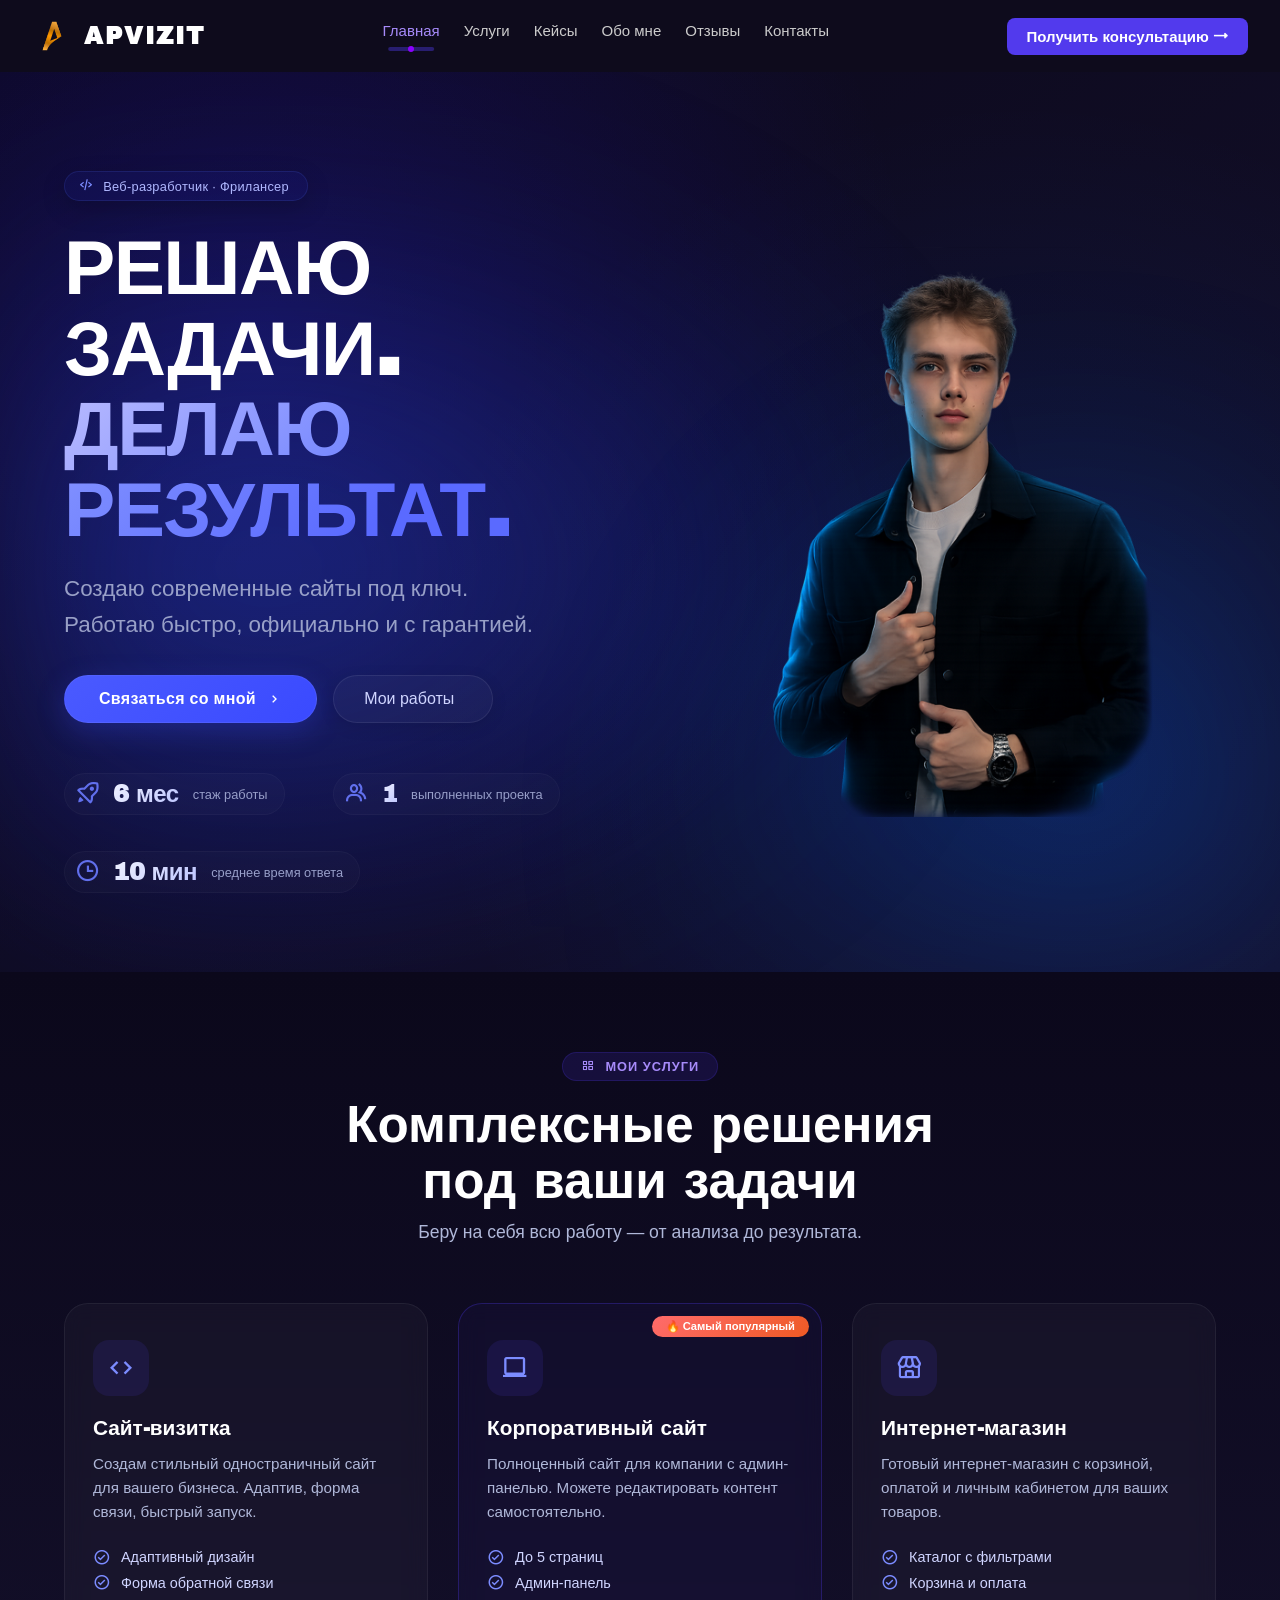
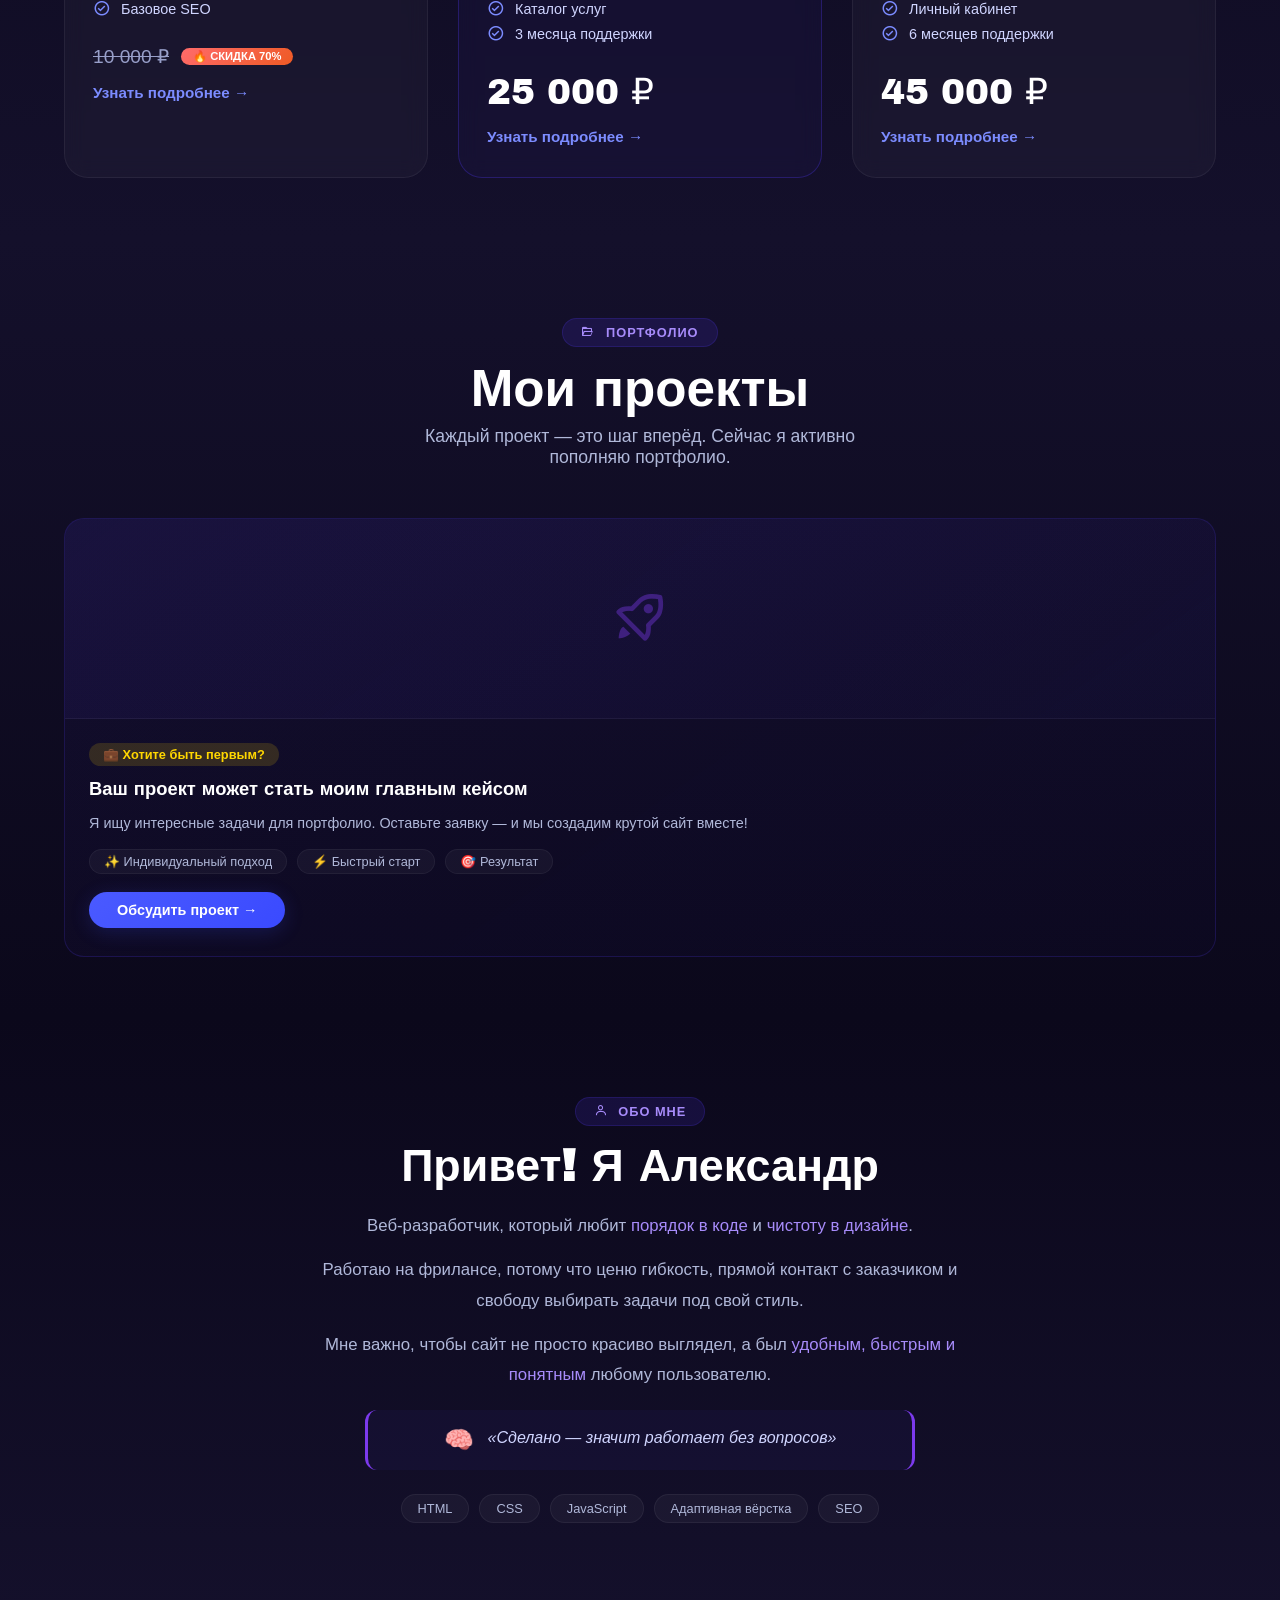
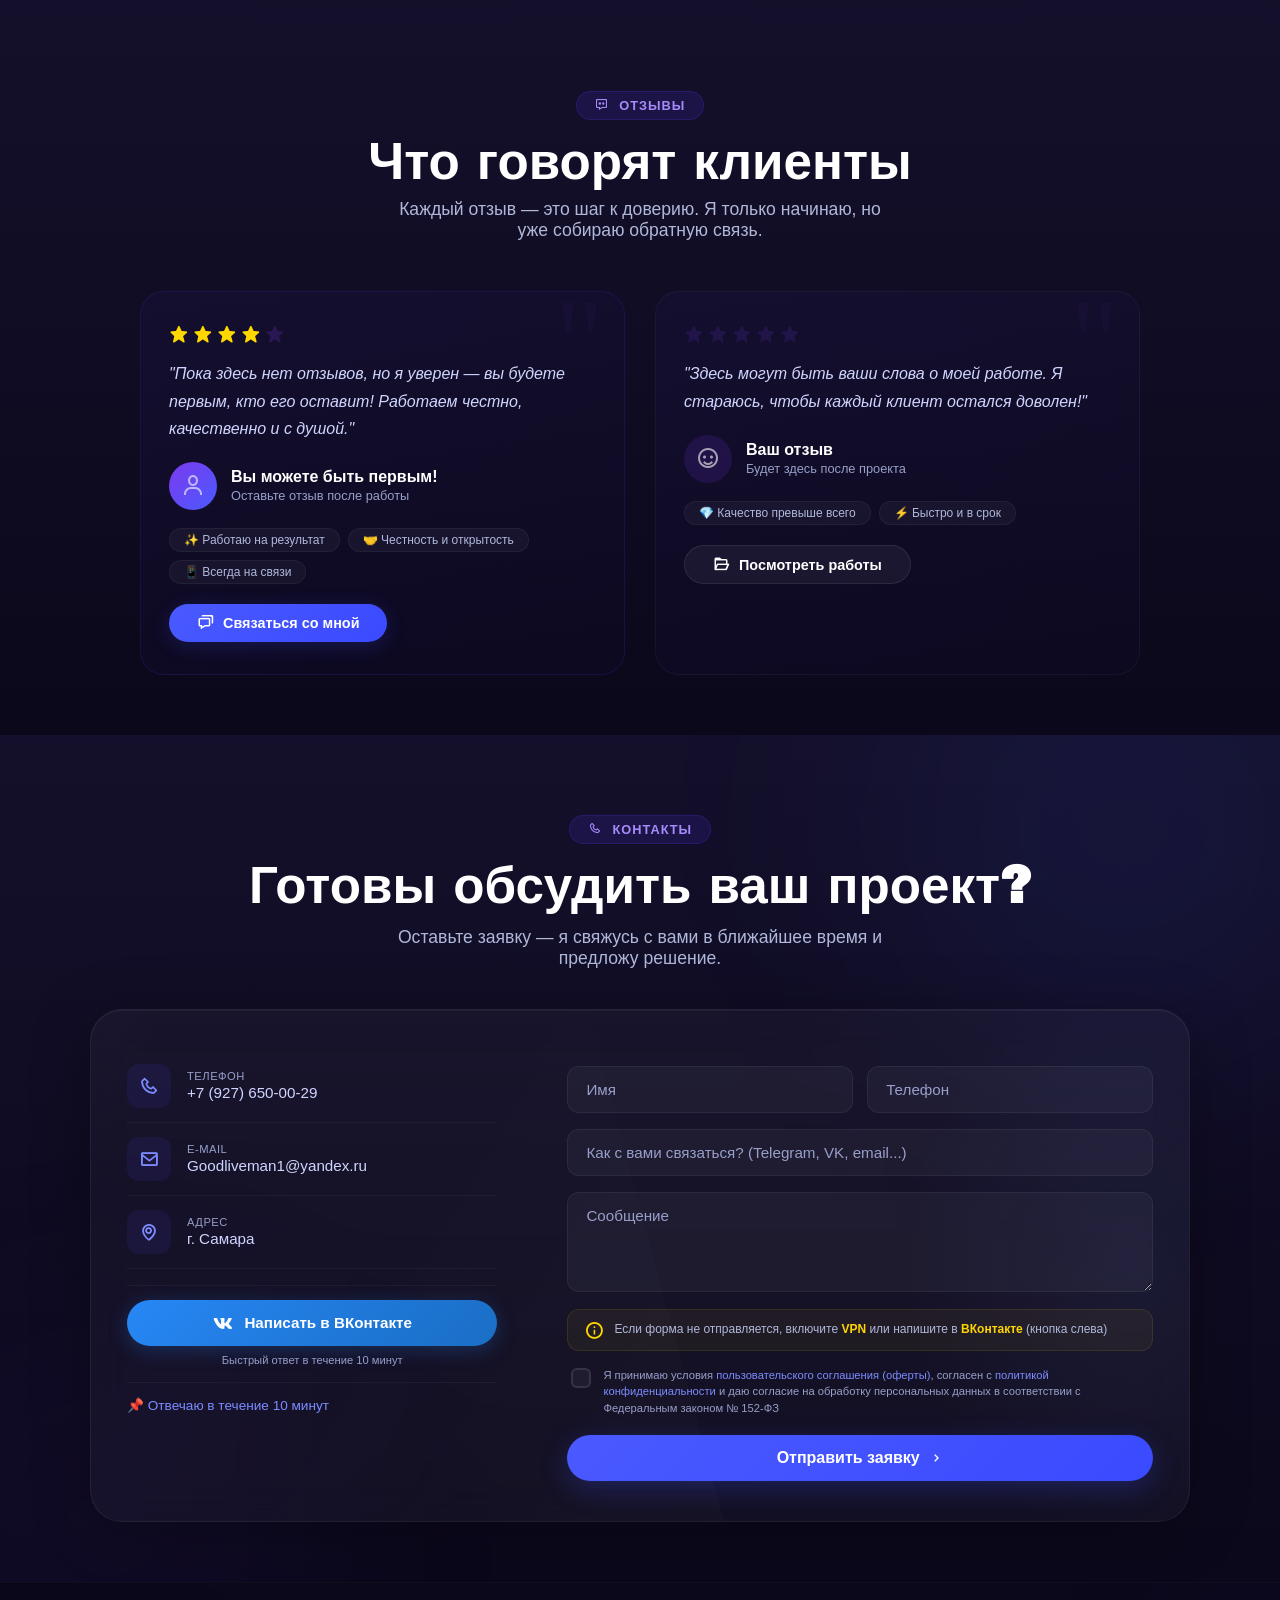
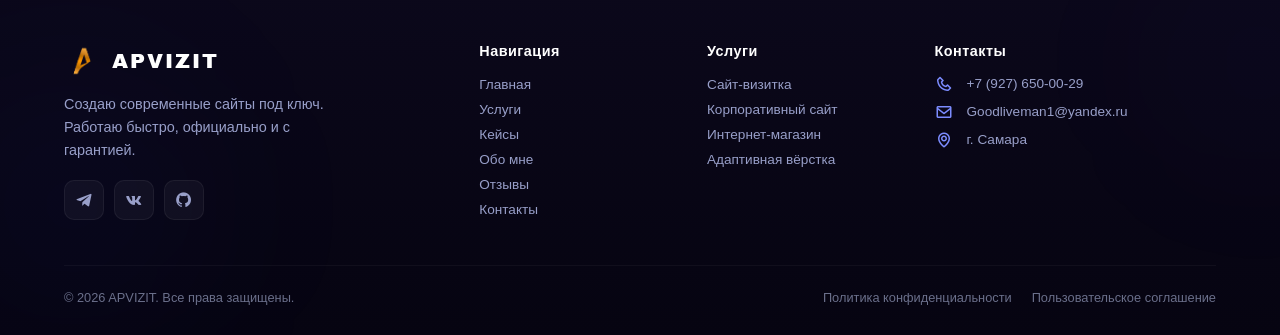
==== index.html @ a63bfe69 "Update index.html" ====
<!DOCTYPE html>
<html lang="ru">
<head>
    <meta charset="UTF-8" />
    <meta name="viewport" content="width=device-width, initial-scale=1.0" />
    <link rel="stylesheet" href="style.css" />
    <link rel="icon" type="image/png" href="logo.png">
    <title><title>Веб-разработчик | Создание сайтов под ключ | APVIZIT</title></title>
    <meta name="description" content="Веб-разработчик Александр. Создаю сайты-визитки, корпоративные сайты и интернет-магазины под ключ. Адаптивная вёрстка, чистый код, быстрый запуск. Свяжитесь со мной!">
    <link rel="preconnect" href="https://fonts.googleapis.com">
    <link rel="preconnect" href="https://fonts.gstatic.com" crossorigin>
    <link href="https://fonts.googleapis.com/css2?family=Archivo+Black&display=swap" rel="stylesheet">
    <link href='https://unpkg.com/boxicons@2.1.4/css/boxicons.min.css' rel='stylesheet'>
    <link rel="icon" href="logoappp.png" type="image/x-icon">
</head>
<body>

    <header>
        <div class="logo-block">
            <img src="logoappp.png" alt="APVIZIT Logo" class="logo-img">
            <span class="logo-text">APVIZIT</span>
        </div>

        <nav class="nav-links">
            <a href="#heros" class="nav-link active">Главная</a>
            <a href="#services" class="nav-link">Услуги</a>
            <a href="#cases" class="nav-link">Кейсы</a>
            <a href="#about" class="nav-link">Обо мне</a>
            <a href="#reviews" class="nav-link">Отзывы</a>
            <a href="#contacts" class="nav-link">Контакты</a>
        </nav>

        <a href="#contacts" class="btn-cons">Получить консультацию ⭢</a>
    </header>

    <main>
        <section id="heros" class="hero-section">
            <div class="hero-content">
                <span class="glass-badge">
                    <i class='bx bx-code-alt'></i> Веб-разработчик · Фрилансер
                </span>

                <h1 class="hero-title">
                    РЕШАЮ ЗАДАЧИ.<br>
                    <span class="gradient-text">ДЕЛАЮ РЕЗУЛЬТАТ.</span>
                </h1>

                <p class="hero-sub">
                    Создаю современные сайты под ключ. <br>
                    Работаю быстро, официально и с гарантией.
                </p>

                <div class="btn-group">
                    <a href="#contacts" class="btn-primary">
                        Связаться со мной <i class='bx bx-chevron-right'></i>
                    </a>
                    <a href="#cases" class="btn-secondary">
                        Мои работы <i class='bx bx-arrow-right'></i>
                    </a>
                </div>

                <div class="stats-grid">
                    <div class="stat-item">
                        <i class='bx bx-rocket'></i>
                        <span class="stat-number">6 мес</span>
                        <span class="stat-label">стаж работы</span>
                    </div>
                    <div class="stat-item">
                        <i class='bx bx-group'></i>
                        <span class="stat-number">1</span>
                        <span class="stat-label">выполненных проекта</span>
                    </div>
                    <div class="stat-item">
                        <i class='bx bx-time'></i>
                        <span class="stat-number">10 мин</span>
                        <span class="stat-label">среднее время ответа</span>
                    </div>
                </div>
            </div>

            <div class="hero-visual">
                <div class="hero-image-wrapper">
                    <div class="hero-image-placeholder"></div>
                </div>
            </div>
        </section>
    </main>

    <main>
        <section id="services" class="services-section">
            <div class="services-header">
                <span class="services-badge">
                    <i class='bx bx-grid-alt'></i> МОИ УСЛУГИ
                </span>
                <h2>Комплексные решения <br>под ваши задачи</h2>
                <p class="services-subtitle">Беру на себя всю работу — от анализа до результата.</p>
            </div>

            <div class="services-grid">
                <div class="service-card">
                    <div class="card-icon">
                        <i class='bx bx-code'></i>
                    </div>
                    <h3>Сайт-визитка</h3>
                    <p>Создам стильный одностраничный сайт для вашего бизнеса. Адаптив, форма связи, быстрый запуск.</p>
                    <ul class="service-features">
                        <li><i class='bx bx-check-circle'></i> Адаптивный дизайн</li>
                        <li><i class='bx bx-check-circle'></i> Форма обратной связи</li>
                        <li><i class='bx bx-check-circle'></i> Базовое SEO</li>
                    </ul>
                    <div class="price-wrapper">
                       <span class="price-old">10 000 ₽</span>
                       <!-- <span class="price-new">2 990 ₽</span> -->
                       <span class="price-badge">🔥 Скидка 70%</span>
                    </div>
                    <a href="#contacts" class="service-link">Узнать подробнее →</a>
                </div>
                <div class="service-card popular">
                    <div class="card-badge">🔥 Самый популярный</div>
                    <div class="card-icon">
                        <i class='bx bx-laptop'></i>
                    </div>
                    <h3>Корпоративный сайт</h3>
                    <p>Полноценный сайт для компании с админ-панелью. Можете редактировать контент самостоятельно.</p>
                    <ul class="service-features">
                        <li><i class='bx bx-check-circle'></i> До 5 страниц</li>
                        <li><i class='bx bx-check-circle'></i> Админ-панель</li>
                        <li><i class='bx bx-check-circle'></i> Каталог услуг</li>
                        <li><i class='bx bx-check-circle'></i> 3 месяца поддержки</li>
                    </ul>
                    <div class="prise">25 000 ₽</div>
                    <a href="#contacts" class="service-link">Узнать подробнее →</a>
                </div>
                <div class="service-card">
                    <div class="card-icon">
                        <i class='bx bx-store'></i>
                    </div>
                    <h3>Интернет-магазин</h3>
                    <p>Готовый интернет-магазин с корзиной, оплатой и личным кабинетом для ваших товаров.</p>
                    <ul class="service-features">
                        <li><i class='bx bx-check-circle'></i> Каталог с фильтрами</li>
                        <li><i class='bx bx-check-circle'></i> Корзина и оплата</li>
                        <li><i class='bx bx-check-circle'></i> Личный кабинет</li>
                        <li><i class='bx bx-check-circle'></i> 6 месяцев поддержки</li>
                    </ul>
                    <div class="prise">45 000 ₽</div>
                    <a href="#contacts" class="service-link">Узнать подробнее →</a>
                </div>
            </div>
        </section>
    </main>

    <main>
        <section id="cases" class="cases-section">
            <div class="cases-header">
                <span class="cases-badge">
                    <i class='bx bx-folder-open'></i> ПОРТФОЛИО
                </span>
                <h2>Мои проекты</h2>
                <p class="cases-subtitle">Каждый проект — это шаг вперёд. Сейчас я активно пополняю портфолио.</p>
            </div>

            <div class="cases-grid">
                <div class="case-card invite-card">
                    <div class="case-image placeholder">
                        <i class='bx bx-rocket'></i>
                    </div>
                    <div class="case-content">
                        <span class="case-status">💼 Хотите быть первым?</span>
                        <h3>Ваш проект может стать моим главным кейсом</h3>
                        <p>Я ищу интересные задачи для портфолио. Оставьте заявку — и мы создадим крутой сайт вместе!</p>
                        <div class="offer-benefits">
                            <span>✨ Индивидуальный подход</span>
                            <span>⚡ Быстрый старт</span>
                            <span>🎯 Результат</span>
                        </div>
                        <a href="#contacts" class="case-link primary">Обсудить проект →</a>
                    </div>
                </div>
            </div>
        </section>
    </main>

    <main>
        <section id="about" class="about-section">
            <div class="about-container">
                <div class="about-content">
                    <span class="about-badge">
                        <i class='bx bx-user'></i> ОБО МНЕ
                    </span>
                    <h2>Привет! Я Александр</h2>
                    <p class="about-text">
                        Веб-разработчик, который любит <span class="highlight">порядок в коде</span> и 
                        <span class="highlight">чистоту в дизайне</span>.
                    </p>
                    <p class="about-text">
                        Работаю на фрилансе, потому что ценю гибкость, прямой контакт с заказчиком 
                        и свободу выбирать задачи под свой стиль.
                    </p>
                    <p class="about-text">
                        Мне важно, чтобы сайт не просто красиво выглядел, а был 
                        <span class="highlight">удобным, быстрым и понятным</span> любому пользователю.
                    </p>
                    <div class="about-principle">
                        <span>🧠</span>
                        <p>«Сделано — значит работает без вопросов»</p>
                    </div>
                    <div class="about-skills">
                        <span>HTML</span>
                        <span>CSS</span>
                        <span>JavaScript</span>
                        <span>Адаптивная вёрстка</span>
                        <span>SEO</span>
                    </div>
                </div>
            </div>
        </section>
    </main>

    <main>
        <section id="reviews" class="reviews-section">
            <div class="reviews-header">
                <span class="reviews-badge">
                    <i class='bx bx-message-dots'></i> ОТЗЫВЫ
                </span>
                <h2>Что говорят клиенты</h2>
                <p class="reviews-subtitle">Каждый отзыв — это шаг к доверию. Я только начинаю, но уже собираю обратную связь.</p>
            </div>

            <div class="reviews-grid">
                <!-- Карточка 1 -->
                <div class="review-card invite-review">
                    <div class="review-content">
                        <div class="review-stars">
                            <i class='bx bxs-star'></i>
                            <i class='bx bxs-star'></i>
                            <i class='bx bxs-star'></i>
                            <i class='bx bxs-star'></i>
                            <i class='bx bxs-star' style="color: rgba(124, 58, 237, 0.2);"></i>
                        </div>
                        <p class="review-text">
                            "Пока здесь нет отзывов, но я уверен — вы будете первым, кто его оставит! 
                            Работаем честно, качественно и с душой."
                        </p>
                        <div class="review-author">
                            <div class="review-avatar" style="background: linear-gradient(135deg, #7c3aed, #4a5aff);">
                                <i class='bx bx-user'></i>
                            </div>
                            <div>
                                <h4>Вы можете быть первым!</h4>
                                <span>Оставьте отзыв после работы</span>
                            </div>
                        </div>
                        <div class="review-offer">
                            <span>✨ Работаю на результат</span>
                            <span>🤝 Честность и открытость</span>
                            <span>📱 Всегда на связи</span>
                        </div>
                        <a href="#contacts" class="review-btn">
                            <i class='bx bx-chat'></i> Связаться со мной
                        </a>
                    </div>
                </div>
                <div class="review-card invite-review secondary">
                    <div class="review-content">
                        <div class="review-stars">
                            <i class='bx bxs-star' style="color: rgba(124, 58, 237, 0.15);"></i>
                            <i class='bx bxs-star' style="color: rgba(124, 58, 237, 0.15);"></i>
                            <i class='bx bxs-star' style="color: rgba(124, 58, 237, 0.15);"></i>
                            <i class='bx bxs-star' style="color: rgba(124, 58, 237, 0.15);"></i>
                            <i class='bx bxs-star' style="color: rgba(124, 58, 237, 0.15);"></i>
                        </div>
                        <p class="review-text">
                            "Здесь могут быть ваши слова о моей работе. 
                            Я стараюсь, чтобы каждый клиент остался доволен!"
                        </p>
                        <div class="review-author">
                            <div class="review-avatar" style="background: rgba(124, 58, 237, 0.15);">
                                <i class='bx bx-smile'></i>
                            </div>
                            <div>
                                <h4>Ваш отзыв</h4>
                                <span>Будет здесь после проекта</span>
                            </div>
                        </div>
                        <div class="review-offer">
                            <span>💎 Качество превыше всего</span>
                            <span>⚡ Быстро и в срок</span>
                        </div>
                        <a href="#cases" class="review-btn secondary">
                            <i class='bx bx-folder-open'></i> Посмотреть работы
                        </a>
                    </div>
                </div>
            </div>
        </section>
    </main>

    <main>
    <section id="contacts" class="contacts-section">
        <div class="contacts-container">
            <div class="contacts-header">
                <span class="contacts-badge">
                    <i class='bx bx-phone'></i> КОНТАКТЫ
                </span>
                <h2>Готовы обсудить ваш проект?</h2>
                <p class="contacts-subtitle">
                    Оставьте заявку — я свяжусь с вами в ближайшее время и предложу решение.
                </p>
            </div>

            <div class="contacts-glass">
                <div class="contacts-grid">
                    <!-- Левая часть — информация -->
                    <div class="contacts-info">
                        <div class="contact-item">
                            <div class="contact-icon">
                                <i class='bx bx-phone'></i>
                            </div>
                            <div>
                                <span class="contact-label">Телефон</span>
                                <span class="contact-value">+7 (927) 650-00-29</span>
                            </div>
                        </div>

                        <div class="contact-item">
                            <div class="contact-icon">
                                <i class='bx bx-envelope'></i>
                            </div>
                            <div>
                                <span class="contact-label">E-mail</span>
                                <span class="contact-value">Goodliveman1@yandex.ru</span>
                            </div>
                        </div>

                        <div class="contact-item">
                            <div class="contact-icon">
                                <i class='bx bx-map'></i>
                            </div>
                            <div>
                                <span class="contact-label">Адрес</span>
                                <span class="contact-value">г. Самара</span>
                            </div>
                        </div>

                        <!-- НОВАЯ КНОПКА ВК -->
                        <div class="contacts-vk">
                            <a href="https://vk.com/idsanapolozkov" target="_blank" class="vk-btn">
                                <i class='bx bxl-vk'></i>
                                Написать в ВКонтакте
                            </a>
                            <span class="vk-hint">Быстрый ответ в течение 10 минут</span>
                        </div>

                        <div class="contacts-note">
                            <p>📌 Отвечаю в течение 10 минут</p>
                        </div>
                    </div>

                    <!-- Правая часть — форма -->
                    <div class="contacts-form">
                        <form id="contactForm">
                            <div class="form-row">
                                <div class="form-group half">
                                    <input type="text" placeholder="Имя" required>
                                </div>
                                <div class="form-group half">
                                    <input type="tel" placeholder="Телефон" required>
                                </div>
                            </div>

                            <div class="form-group">
                                <input type="text" placeholder="Как с вами связаться? (Telegram, VK, email...)" required>
                            </div>

                            <div class="form-group">
                                <textarea rows="3" placeholder="Сообщение"></textarea>
                            </div>

                            <!-- ВАЖНОЕ УВЕДОМЛЕНИЕ -->
                            <div class="form-notice">
                                <i class='bx bx-info-circle'></i>
                                <span>Если форма не отправляется, включите <strong>VPN</strong> или напишите в <strong>ВКонтакте</strong> (кнопка слева)</span>
                            </div>

                            <div class="form-group checkbox-group">
                                <label class="checkbox-label">
                                    <input type="checkbox" required>
                                    <span class="checkmark"></span>
                                    <span class="checkbox-text">
                                        Я принимаю условия <a href="policy.html" class="policy-link">пользовательского соглашения (оферты)</a>, 
                                        согласен с <a href="oferta.html" class="policy-link">политикой конфиденциальности</a> 
                                        и даю согласие на обработку персональных данных в соответствии с 
                                        Федеральным законом № 152-ФЗ
                                    </span>
                                </label>
                            </div>

                            <button type="submit" class="submit-btn">
                                Отправить заявку <i class='bx bx-chevron-right'></i>
                            </button>
                        </form>
                    </div>
                </div>
            </div>
        </div>
    </section>
</main>

    <footer class="footer">
        <div class="footer-container">
            <div class="footer-grid">
                <div class="footer-col">
                    <div class="footer-logo">
                        <img src="logoappp.png" alt="APVIZIT Logo" class="footer-logo-img">
                        <span class="footer-logo-text">APVIZIT</span>
                    </div>
                    <p class="footer-description">
                        Создаю современные сайты под ключ. <br>
                        Работаю быстро, официально и с гарантией.
                    </p>
                    <div class="footer-social">
                        <a href="#" class="footer-social-link"><i class='bx bxl-telegram'></i></a>
                        <a href="#" class="footer-social-link"><i class='bx bxl-vk'></i></a>
                        <a href="#" class="footer-social-link"><i class='bx bxl-github'></i></a>
                    </div>
                </div>
                <div class="footer-col">
                    <h4 class="footer-title">Навигация</h4>
                    <ul class="footer-links">
                        <li><a href="#heros">Главная</a></li>
                        <li><a href="#services">Услуги</a></li>
                        <li><a href="#cases">Кейсы</a></li>
                        <li><a href="#about">Обо мне</a></li>
                        <li><a href="#reviews">Отзывы</a></li>
                        <li><a href="#contacts">Контакты</a></li>
                    </ul>
                </div>
                <div class="footer-col">
                    <h4 class="footer-title">Услуги</h4>
                    <ul class="footer-links">
                        <li><a href="#services">Сайт-визитка</a></li>
                        <li><a href="#services">Корпоративный сайт</a></li>
                        <li><a href="#services">Интернет-магазин</a></li>
                        <li><a href="#services">Адаптивная вёрстка</a></li>
                    </ul>
                </div>
                <div class="footer-col">
                    <h4 class="footer-title">Контакты</h4>
                    <ul class="footer-contacts">
                        <li>
                            <i class='bx bx-phone'></i>
                            <a href="tel:+79276500029">+7 (927) 650-00-29</a>
                        </li>
                        <li>
                            <i class='bx bx-envelope'></i>
                            <a href="mailto:Goodliveman1@yandex.ru">Goodliveman1@yandex.ru</a>
                        </li>
                        <li>
                            <i class='bx bx-map'></i>
                            <span>г. Самара</span>
                        </li>
                    </ul>
                </div>
            </div>
            <div class="footer-bottom">
                <p class="footer-copy">© 2026 APVIZIT. Все права защищены.</p>
                <div class="footer-bottom-links">
                    <a href="policy.html">Политика конфиденциальности</a>
                    <a href="oferta.html">Пользовательское соглашение</a>
                </div>
            </div>
        </div>
    </footer>
</body>
<script src="config.js"></script>
<script src="script.js"></script>
</html>
---- style.css ----
* {
    padding: 0;
    margin: 0;
    box-sizing: border-box;
}

body {
    background: #0e0b1c;
    color: #fff;
    font-family: "Archivo Black", sans-serif;
}

header {
    display: flex;
    align-items: center;
    justify-content: space-between;
    background: transparent;
    padding: 16px 32px;
    flex-wrap: wrap;
    gap: 16px;
    box-shadow: 0 4px 8px rgba(0, 0, 0, 0.2);
}

.logo-block {
    display: flex;
    align-items: center;
    gap: 12px;
}

.logo-img {
    height: 40px;
    width: auto;
}

.logo-text {
    font-size: 24px;
    font-weight: 900;
    letter-spacing: 2px;
    color: #fff;
}

.nav-links {
    display: flex;
    gap: 24px;
    flex-wrap: wrap;
}

.nav-links a {
    color: #ccc;
    text-decoration: none;
    font-family: 'Segoe UI', Arial, sans-serif;
    font-size: 15px;
    font-weight: 500;
    display: inline-block;
    position: relative;
    padding-bottom: 12px;
    transition: color 0.3s ease;
}

.nav-links a::after {
    content: '';
    position: absolute;
    bottom: 0;
    left: 50%;
    transform: translateX(-50%);
    width: 60%;
    height: 4px;
    background: rgba(255, 255, 255, 0.0);
    border-radius: 4px;
    transition: background 0.3s ease, width 0.3s ease;
}

.nav-links a:hover::after {
    background: rgba(100, 100, 100, 0.127);
    width: 80%;
}

.nav-links a::before {
    content: '';
    position: absolute;
    bottom: -1px;
    left: 50%;
    transform: translateX(-50%);
    width: 6px;
    height: 6px;
    background: #8c00ff;
    border-radius: 50%;
    opacity: 0;
    transition: opacity 0.3s ease;
    z-index: 1;
}

.nav-links a:hover::before {
    opacity: 1;
}

.btn-cons {
    background: #523aed;
    color: #fff;
    padding: 10px 20px;
    border-radius: 8px;
    text-decoration: none;
    font-family: 'Segoe UI', Arial, sans-serif;
    font-size: 15px;
    font-weight: 600;
    transition: background 0.2s;
}

.btn-cons:hover {
    background: #5428d9;
}

.nav-links .nav-link.active {
    color: #a78bfa;
}

.nav-links .nav-link.active::after {
    background: rgba(82, 58, 237, 0.4);
    width: 80%;
}

.nav-links .nav-link.active::before {
    opacity: 1;
}

/* ═══ HERO-СЕКЦИЯ ═══ */

.hero-section {
    position: relative;
    display: flex;
    align-items: center;
    justify-content: space-between;
    min-height: 100vh;
    padding: 80px 5% 60px;
    background: radial-gradient(circle at 20% 30%, rgba(56, 34, 255, 0.20) 0%, transparent 55%),
                radial-gradient(circle at 80% 70%, rgba(0, 102, 255, 0.12) 0%, transparent 50%),
                linear-gradient(145deg, #0b081b 0%, #14102b 100%);
    overflow: hidden;
    isolation: isolate;
}

.hero-section::before {
    content: '';
    position: absolute;
    top: 10%;
    left: 0%;
    width: 70%;
    height: 90%;
    background: radial-gradient(ellipse at 30% 50%, rgba(40, 80, 255, 0.35) 0%, rgba(0, 30, 200, 0.08) 60%, transparent 80%);
    filter: blur(80px);
    z-index: 0;
    pointer-events: none;
    animation: glowPulse 6s ease-in-out infinite alternate;
}

.hero-section::after {
    content: '';
    position: absolute;
    bottom: 5%;
    right: 0%;
    width: 50%;
    height: 60%;
    background: radial-gradient(ellipse at 70% 80%, rgba(0, 100, 255, 0.25) 0%, transparent 70%);
    filter: blur(100px);
    z-index: 0;
    pointer-events: none;
    animation: glowPulse2 8s ease-in-out infinite alternate;
}

@keyframes glowPulse {
    0% { opacity: 0.6; transform: scale(1); }
    100% { opacity: 1; transform: scale(1.08); }
}

@keyframes glowPulse2 {
    0% { opacity: 0.4; transform: scale(1) translateX(0); }
    100% { opacity: 0.8; transform: scale(1.2) translateX(-20px); }
}

.hero-content {
    position: relative;
    z-index: 2;
    flex: 1 1 50%;
    max-width: 680px;
    animation: fadeSlideUp 0.9s cubic-bezier(0.16, 1, 0.3, 1) forwards;
}

.glass-badge {
    display: inline-block;
    background: rgba(255, 255, 255, 0.05);
    backdrop-filter: blur(12px);
    -webkit-backdrop-filter: blur(12px);
    border: 1px solid rgba(255, 255, 255, 0.08);
    box-shadow: 0 8px 24px rgba(0, 0, 0, 0.2);
    padding: 6px 18px 6px 14px;
    border-radius: 40px;
    font-family: 'Segoe UI', Arial, sans-serif;
    font-size: 0.8rem;
    font-weight: 500;
    letter-spacing: 0.3px;
    color: #b0b8ff;
    margin-bottom: 28px;
    background: rgba(40, 60, 255, 0.08);
    border-color: rgba(80, 120, 255, 0.15);
    transition: 0.3s;
}

.glass-badge i {
    margin-right: 6px;
    font-size: 0.9rem;
    color: #7c8cff;
}

.hero-title {
    font-family: 'Archivo Black', sans-serif;
    font-size: clamp(2.8rem, 8vw, 4.8rem);
    line-height: 1.05;
    letter-spacing: -0.02em;
    margin-bottom: 0.2rem;
}

.hero-title .gradient-text {
    background: linear-gradient(135deg, #b8baff 0%, #7c8cff 40%, #5a6aff 80%);
    -webkit-background-clip: text;
    -webkit-text-fill-color: transparent;
    background-clip: text;
}

.hero-sub {
    font-family: 'Segoe UI', Arial, sans-serif;
    font-size: clamp(1.1rem, 2vw, 1.4rem);
    color: #b0b8d9;
    font-weight: 400;
    line-height: 1.6;
    margin: 20px 0 32px;
    max-width: 520px;
    opacity: 0.85;
}

.btn-group {
    display: flex;
    flex-wrap: wrap;
    gap: 16px;
    align-items: center;
    margin-bottom: 50px;
}

.btn-primary {
    display: inline-flex;
    align-items: center;
    gap: 10px;
    background: linear-gradient(135deg, #4a5aff, #3a4aff);
    color: #fff;
    padding: 14px 34px;
    border-radius: 60px;
    font-family: 'Segoe UI', Arial, sans-serif;
    font-weight: 600;
    font-size: 1rem;
    text-decoration: none;
    border: none;
    box-shadow: 0 8px 28px rgba(60, 80, 255, 0.25);
    transition: all 0.25s ease;
    letter-spacing: 0.3px;
    backdrop-filter: blur(4px);
    border: 1px solid rgba(255, 255, 255, 0.06);
}

.btn-primary:hover {
    transform: translateY(-3px) scale(1.02);
    box-shadow: 0 16px 40px rgba(60, 80, 255, 0.4);
    background: linear-gradient(135deg, #5a6aff, #4a5aff);
}

.btn-secondary {
    display: inline-flex;
    align-items: center;
    gap: 8px;
    background: rgba(255, 255, 255, 0.03);
    backdrop-filter: blur(6px);
    -webkit-backdrop-filter: blur(6px);
    border: 1px solid rgba(255, 255, 255, 0.08);
    color: #d0d5ff;
    padding: 14px 30px;
    border-radius: 60px;
    font-family: 'Segoe UI', Arial, sans-serif;
    font-weight: 500;
    font-size: 1rem;
    text-decoration: none;
    transition: all 0.25s ease;
    box-shadow: 0 4px 16px rgba(0, 0, 0, 0.1);
}

.btn-secondary:hover {
    background: rgba(255, 255, 255, 0.08);
    border-color: rgba(255, 255, 255, 0.18);
    color: #fff;
    transform: translateY(-3px);
}

.stats-grid {
    display: flex;
    flex-wrap: wrap;
    gap: 36px 48px;
    margin-top: 10px;
}

.stat-item {
    display: flex;
    align-items: center;
    gap: 12px;
    background: rgba(255, 255, 255, 0.02);
    backdrop-filter: blur(4px);
    padding: 6px 16px 6px 10px;
    border-radius: 60px;
    border: 1px solid rgba(255, 255, 255, 0.03);
    transition: 0.3s;
}

.stat-item:hover {
    border-color: rgba(100, 130, 255, 0.15);
    background: rgba(255, 255, 255, 0.04);
}

.stat-item i {
    font-size: 1.6rem;
    color: #6a7aff;
    opacity: 0.9;
}

.stat-number {
    font-weight: 700;
    font-size: 1.5rem;
    letter-spacing: -0.02em;
    background: linear-gradient(135deg, #f0f2ff, #bcc4ff);
    -webkit-background-clip: text;
    -webkit-text-fill-color: transparent;
    background-clip: text;
}

.stat-label {
    font-family: 'Segoe UI', Arial, sans-serif;
    font-size: 0.8rem;
    font-weight: 400;
    color: #989fc9;
    margin-left: 2px;
}

.hero-visual {
    position: relative;
    z-index: 2;
    flex: 1 1 40%;
    display: flex;
    justify-content: center;
    align-items: center;
    animation: fadeSlideUp 0.9s 0.15s cubic-bezier(0.16, 1, 0.3, 1) forwards;
    opacity: 0;
    animation-fill-mode: forwards;
}

.hero-image-wrapper {
    position: relative;
    width: 100%;
    max-width: 540px;
    aspect-ratio: 1/1.1;
    display: flex;
    align-items: center;
    justify-content: center;
    overflow: hidden;
}

.hero-image-wrapper::after {
    content: '';
    position: absolute;
    inset: 0;
    pointer-events: none;
}

.hero-image-placeholder {
    width: 100%;
    height: 100%;
    object-fit: cover;
    display: block;
    background-image: url('ere.png');
    background-size: cover;
    background-position: center;
}

@keyframes fadeSlideUp {
    0% { opacity: 0; transform: translateY(30px); }
    100% { opacity: 1; transform: translateY(0); }
}

/* ═══ СЕКЦИЯ УСЛУГ ═══ */

.services-section {
    padding: 80px 5% 60px;
    background: linear-gradient(180deg, #0b081b 0%, #14102b 100%);
}

.services-header {
    text-align: center;
    margin-bottom: 60px;
}

.services-badge {
    display: inline-block;
    background: rgba(82, 58, 237, 0.15);
    color: #a78bfa;
    padding: 6px 18px;
    border-radius: 20px;
    font-family: 'Segoe UI', Arial, sans-serif;
    font-size: 0.8rem;
    font-weight: 600;
    letter-spacing: 1px;
    border: 1px solid rgba(82, 58, 237, 0.2);
    margin-bottom: 16px;
}

.services-badge i {
    margin-right: 6px;
}

.services-header h2 {
    font-family: 'Archivo Black', sans-serif;
    font-size: clamp(2rem, 5vw, 3.2rem);
    line-height: 1.1;
    margin-bottom: 12px;
}

.services-header h2 br {
    display: block;
}

.services-subtitle {
    font-family: 'Segoe UI', Arial, sans-serif;
    font-size: 1.1rem;
    color: #b0b8d9;
    max-width: 500px;
    margin: 0 auto;
}

.prise {
    display: flex;
    align-items: center;
    font-size: 36px;
    margin-bottom: 16px;
}

.price-wrapper {
    display: flex;
    align-items: center;
    gap: 12px;
    flex-wrap: wrap;
    margin-bottom: 16px;
}

.price-old {
    font-family: 'Segoe UI', Arial, sans-serif;
    font-size: 1.2rem;
    color: #989fc9;
    text-decoration: line-through;
}

.price-new {
    font-family: 'Archivo Black', sans-serif;
    font-size: 2rem;
    color: #2ed573;
    font-weight: 700;
}

.price-badge {
    background: linear-gradient(135deg, #ff6b6b, #ee5a24);
    color: #fff;
    padding: 2px 12px;
    border-radius: 20px;
    font-family: 'Segoe UI', Arial, sans-serif;
    font-size: 0.7rem;
    font-weight: 700;
    text-transform: uppercase;
}

.services-grid {
    display: grid;
    grid-template-columns: repeat(auto-fit, minmax(280px, 1fr));
    gap: 30px;
    max-width: 1200px;
    margin: 0 auto;
}

.service-card {
    background: rgba(255, 255, 255, 0.03);
    backdrop-filter: blur(10px);
    -webkit-backdrop-filter: blur(10px);
    border: 1px solid rgba(255, 255, 255, 0.06);
    border-radius: 24px;
    padding: 36px 28px 32px;
    transition: all 0.4s cubic-bezier(0.16, 1, 0.3, 1);
    position: relative;
    overflow: hidden;
}

.service-card::before {
    content: '';
    position: absolute;
    top: 0;
    left: 0;
    right: 0;
    bottom: 0;
    background: radial-gradient(circle at 30% 20%, rgba(82, 58, 237, 0.05), transparent 70%);
    opacity: 0;
    transition: opacity 0.4s;
    pointer-events: none;
}

.service-card:hover {
    transform: translateY(-6px);
    border-color: rgba(82, 58, 237, 0.2);
    box-shadow: 0 20px 60px rgba(0, 0, 0, 0.3);
}

.service-card:hover::before {
    opacity: 1;
}

.service-card.popular {
    border-color: rgba(82, 58, 237, 0.3);
    background: rgba(82, 58, 237, 0.05);
}

.card-badge {
    position: absolute;
    top: 12px;
    right: 12px;
    background: linear-gradient(135deg, #ff6b6b, #ee5a24);
    color: #fff;
    padding: 4px 14px;
    border-radius: 20px;
    font-family: 'Segoe UI', Arial, sans-serif;
    font-size: 0.7rem;
    font-weight: 600;
}

.card-icon {
    width: 56px;
    height: 56px;
    background: rgba(82, 58, 237, 0.12);
    border-radius: 16px;
    display: flex;
    align-items: center;
    justify-content: center;
    margin-bottom: 20px;
    transition: 0.3s;
}

.service-card:hover .card-icon {
    background: rgba(82, 58, 237, 0.2);
}

.card-icon i {
    font-size: 28px;
    color: #7c8cff;
}

.service-card h3 {
    font-family: 'Archivo Black', sans-serif;
    font-size: 1.3rem;
    margin-bottom: 12px;
}

.service-card p {
    font-family: 'Segoe UI', Arial, sans-serif;
    font-size: 0.95rem;
    color: #b0b8d9;
    line-height: 1.6;
    margin-bottom: 20px;
}

.service-features {
    list-style: none;
    margin-bottom: 24px;
}

.service-features li {
    font-family: 'Segoe UI', Arial, sans-serif;
    font-size: 0.9rem;
    color: #d0d5ff;
    display: flex;
    align-items: center;
    gap: 10px;
    padding: 4px 0;
}

.service-features i {
    color: #7c8cff;
    font-size: 1.1rem;
}

.service-link {
    display: inline-flex;
    align-items: center;
    gap: 6px;
    color: #7c8cff;
    text-decoration: none;
    font-family: 'Segoe UI', Arial, sans-serif;
    font-weight: 600;
    font-size: 0.95rem;
    transition: all 0.3s;
}

.service-link:hover {
    gap: 12px;
    color: #a78bfa;
}

/* ═══ СЕКЦИЯ КЕЙСОВ ═══ */

.cases-section {
    padding: 80px 5% 60px;
    background: linear-gradient(180deg, #14102b 0%, #0b081b 100%);
}

.cases-header {
    text-align: center;
    margin-bottom: 50px;
}

.cases-badge {
    display: inline-block;
    background: rgba(82, 58, 237, 0.15);
    color: #a78bfa;
    padding: 6px 18px;
    border-radius: 20px;
    font-family: 'Segoe UI', Arial, sans-serif;
    font-size: 0.8rem;
    font-weight: 600;
    letter-spacing: 1px;
    border: 1px solid rgba(82, 58, 237, 0.2);
    margin-bottom: 12px;
}

.cases-badge i {
    margin-right: 6px;
}

.cases-header h2 {
    font-family: 'Archivo Black', sans-serif;
    font-size: clamp(2rem, 5vw, 3.2rem);
    margin-bottom: 8px;
}

.cases-subtitle {
    font-family: 'Segoe UI', Arial, sans-serif;
    font-size: 1.1rem;
    color: #b0b8d9;
    max-width: 500px;
    margin: 0 auto;
}

.cases-grid {
    display: grid;
    grid-template-columns: repeat(auto-fit, minmax(300px, 1fr));
    gap: 30px;
    max-width: 1200px;
    margin: 0 auto;
}

.case-card {
    background: rgba(255, 255, 255, 0.03);
    border: 1px solid rgba(255, 255, 255, 0.06);
    border-radius: 20px;
    overflow: hidden;
    transition: all 0.4s ease;
}

.case-card:hover {
    transform: translateY(-6px);
    border-color: rgba(82, 58, 237, 0.2);
    box-shadow: 0 20px 60px rgba(0, 0, 0, 0.3);
}

.case-image {
    height: 200px;
    background: rgba(255, 255, 255, 0.03);
    display: flex;
    align-items: center;
    justify-content: center;
    border-bottom: 1px solid rgba(255, 255, 255, 0.05);
}

.case-image.placeholder {
    background: linear-gradient(145deg, rgba(82, 58, 237, 0.05), rgba(82, 58, 237, 0.02));
}

.case-image i {
    font-size: 48px;
    color: rgba(124, 58, 237, 0.3);
}

.case-content {
    padding: 24px 24px 28px;
}

.case-status {
    display: inline-block;
    font-family: 'Segoe UI', Arial, sans-serif;
    font-size: 0.75rem;
    font-weight: 600;
    padding: 4px 14px;
    border-radius: 12px;
    margin-bottom: 12px;
    background: rgba(255, 215, 0, 0.12);
    color: #ffd700;
}

.case-card h3 {
    font-family: 'Archivo Black', sans-serif;
    font-size: 1.15rem;
    margin-bottom: 10px;
    line-height: 1.3;
}

.case-card p {
    font-family: 'Segoe UI', Arial, sans-serif;
    font-size: 0.9rem;
    color: #b0b8d9;
    line-height: 1.6;
    margin-bottom: 14px;
}

.case-link {
    display: inline-flex;
    align-items: center;
    gap: 6px;
    color: #7c8cff;
    text-decoration: none;
    font-family: 'Segoe UI', Arial, sans-serif;
    font-weight: 500;
    font-size: 0.9rem;
    transition: all 0.3s;
}

.case-link:hover {
    gap: 12px;
    color: #a78bfa;
}

.case-link.primary {
    color: #fff;
    background: linear-gradient(135deg, #4a5aff, #3a4aff);
    padding: 10px 28px;
    border-radius: 30px;
    font-weight: 600;
    box-shadow: 0 4px 20px rgba(60, 80, 255, 0.2);
}

.case-link.primary:hover {
    transform: translateY(-2px);
    box-shadow: 0 8px 30px rgba(60, 80, 255, 0.3);
    gap: 10px;
}

.invite-card {
    border-color: rgba(82, 58, 237, 0.2) !important;
    background: linear-gradient(145deg, rgba(82, 58, 237, 0.05), rgba(82, 58, 237, 0.02)) !important;
}

.invite-card .case-image {
    background: linear-gradient(145deg, rgba(82, 58, 237, 0.08), rgba(82, 58, 237, 0.03));
}

.invite-card .case-image i {
    font-size: 56px;
    color: rgba(124, 58, 237, 0.4);
    animation: floatIcon 3s ease-in-out infinite;
}

@keyframes floatIcon {
    0%, 100% { transform: translateY(0); }
    50% { transform: translateY(-8px); }
}

.invite-card .case-status {
    background: rgba(255, 215, 0, 0.15);
    color: #ffd700;
    font-size: 0.8rem;
}

.offer-benefits {
    display: flex;
    flex-wrap: wrap;
    gap: 10px;
    margin: 14px 0 18px;
}

.offer-benefits span {
    font-family: 'Segoe UI', Arial, sans-serif;
    font-size: 0.8rem;
    color: #b0b8d9;
    background: rgba(255, 255, 255, 0.04);
    padding: 4px 14px;
    border-radius: 20px;
    border: 1px solid rgba(255, 255, 255, 0.05);
}

/* ═══ СЕКЦИЯ ОБО МНЕ ═══ */

.about-section {
    padding: 80px 5% 60px;
    background: linear-gradient(180deg, #0b081b 0%, #14102b 100%);
}

.about-container {
    display: flex;
    justify-content: center;
    align-items: center;
    max-width: 800px;
    margin: 0 auto;
}

.about-content {
    flex: 1;
    text-align: center;
    max-width: 700px;
}

.about-badge {
    display: inline-block;
    background: rgba(82, 58, 237, 0.15);
    color: #a78bfa;
    padding: 6px 18px;
    border-radius: 20px;
    font-family: 'Segoe UI', Arial, sans-serif;
    font-size: 0.8rem;
    font-weight: 600;
    letter-spacing: 1px;
    border: 1px solid rgba(82, 58, 237, 0.2);
    margin-bottom: 16px;
}

.about-badge i {
    margin-right: 6px;
}

.about-content h2 {
    font-family: 'Archivo Black', sans-serif;
    font-size: clamp(2rem, 4vw, 2.8rem);
    margin-bottom: 20px;
    line-height: 1.1;
}

.about-text {
    font-family: 'Segoe UI', Arial, sans-serif;
    font-size: 1.05rem;
    color: #b0b8d9;
    line-height: 1.8;
    margin-bottom: 14px;
    max-width: 650px;
    margin-left: auto;
    margin-right: auto;
}

.about-text .highlight {
    color: #a78bfa;
    font-weight: 500;
}

.about-principle {
    display: flex;
    align-items: flex-start;
    justify-content: center;
    gap: 14px;
    background: rgba(82, 58, 237, 0.05);
    border-left: 3px solid #7c3aed;
    border-right: 3px solid #7c3aed;
    padding: 16px 24px;
    border-radius: 12px;
    margin: 20px auto 24px;
    max-width: 550px;
}

.about-principle span {
    font-size: 24px;
    flex-shrink: 0;
}

.about-principle p {
    font-family: 'Segoe UI', Arial, sans-serif;
    font-size: 1rem;
    font-style: italic;
    color: #d0d5ff;
    line-height: 1.5;
    margin: 0;
}

.about-skills {
    display: flex;
    flex-wrap: wrap;
    gap: 10px;
    margin-bottom: 28px;
    justify-content: center;
}

.about-skills span {
    font-family: 'Segoe UI', Arial, sans-serif;
    font-size: 0.8rem;
    color: #b0b8d9;
    background: rgba(255, 255, 255, 0.04);
    padding: 6px 16px;
    border-radius: 20px;
    border: 1px solid rgba(255, 255, 255, 0.06);
    transition: all 0.3s;
}

.about-skills span:hover {
    background: rgba(82, 58, 237, 0.08);
    border-color: rgba(82, 58, 237, 0.2);
    color: #a78bfa;
}

/* ═══ СЕКЦИЯ ОТЗЫВЫ ═══ */

.reviews-section {
    padding: 80px 5% 60px;
    background: linear-gradient(180deg, #14102b 0%, #0b081b 100%);
}

.reviews-header {
    text-align: center;
    margin-bottom: 50px;
}

.reviews-badge {
    display: inline-block;
    background: rgba(82, 58, 237, 0.15);
    color: #a78bfa;
    padding: 6px 18px;
    border-radius: 20px;
    font-family: 'Segoe UI', Arial, sans-serif;
    font-size: 0.8rem;
    font-weight: 600;
    letter-spacing: 1px;
    border: 1px solid rgba(82, 58, 237, 0.2);
    margin-bottom: 12px;
}

.reviews-badge i {
    margin-right: 6px;
}

.reviews-header h2 {
    font-family: 'Archivo Black', sans-serif;
    font-size: clamp(2rem, 5vw, 3.2rem);
    margin-bottom: 8px;
}

.reviews-subtitle {
    font-family: 'Segoe UI', Arial, sans-serif;
    font-size: 1.1rem;
    color: #b0b8d9;
    max-width: 500px;
    margin: 0 auto;
}

.reviews-grid {
    display: grid;
    grid-template-columns: repeat(auto-fit, minmax(320px, 1fr));
    gap: 30px;
    max-width: 1000px;
    margin: 0 auto;
}

.review-card {
    background: rgba(255, 255, 255, 0.03);
    border: 1px solid rgba(255, 255, 255, 0.06);
    border-radius: 24px;
    padding: 32px 28px;
    transition: all 0.4s ease;
    position: relative;
    overflow: hidden;
}

.review-card::before {
    content: '"';
    position: absolute;
    top: -10px;
    right: 20px;
    font-size: 120px;
    color: rgba(124, 58, 237, 0.05);
    font-family: 'Georgia', serif;
    line-height: 1;
}

.review-card:hover {
    transform: translateY(-6px);
    border-color: rgba(82, 58, 237, 0.2);
    box-shadow: 0 20px 60px rgba(0, 0, 0, 0.3);
}

.invite-review {
    border-color: rgba(82, 58, 237, 0.15) !important;
    background: linear-gradient(145deg, rgba(82, 58, 237, 0.05), rgba(82, 58, 237, 0.02)) !important;
}

.invite-review.secondary {
    border-color: rgba(255, 255, 255, 0.04) !important;
}

.review-stars {
    display: flex;
    gap: 4px;
    margin-bottom: 16px;
}

.review-stars i {
    font-size: 20px;
    color: #ffd700;
}

.review-text {
    font-family: 'Segoe UI', Arial, sans-serif;
    font-size: 1rem;
    color: #d0d5ff;
    line-height: 1.7;
    margin-bottom: 20px;
    font-style: italic;
}

.review-author {
    display: flex;
    align-items: center;
    gap: 14px;
    margin-bottom: 18px;
}

.review-avatar {
    width: 48px;
    height: 48px;
    border-radius: 50%;
    display: flex;
    align-items: center;
    justify-content: center;
    flex-shrink: 0;
}

.review-avatar i {
    font-size: 24px;
    color: #fff;
    opacity: 0.6;
}

.review-author h4 {
    font-family: 'Segoe UI', Arial, sans-serif;
    font-size: 1rem;
    font-weight: 600;
    color: #fff;
}

.review-author span {
    font-family: 'Segoe UI', Arial, sans-serif;
    font-size: 0.8rem;
    color: #989fc9;
}

.review-offer {
    display: flex;
    flex-wrap: wrap;
    gap: 8px;
    margin: 16px 0 20px;
}

.review-offer span {
    font-family: 'Segoe UI', Arial, sans-serif;
    font-size: 0.75rem;
    color: #b0b8d9;
    background: rgba(255, 255, 255, 0.04);
    padding: 4px 14px;
    border-radius: 20px;
    border: 1px solid rgba(255, 255, 255, 0.05);
}

.review-btn {
    display: inline-flex;
    align-items: center;
    gap: 8px;
    color: #fff;
    background: linear-gradient(135deg, #4a5aff, #3a4aff);
    padding: 10px 28px;
    border-radius: 30px;
    text-decoration: none;
    font-family: 'Segoe UI', Arial, sans-serif;
    font-weight: 600;
    font-size: 0.9rem;
    box-shadow: 0 4px 20px rgba(60, 80, 255, 0.2);
    transition: all 0.3s;
    width: fit-content;
}

.review-btn:hover {
    transform: translateY(-2px);
    box-shadow: 0 8px 30px rgba(60, 80, 255, 0.3);
    gap: 12px;
}

.review-btn.secondary {
    background: rgba(255, 255, 255, 0.05);
    box-shadow: none;
    border: 1px solid rgba(255, 255, 255, 0.08);
}

.review-btn.secondary:hover {
    background: rgba(255, 255, 255, 0.08);
    border-color: rgba(255, 255, 255, 0.15);
    gap: 12px;
}

.review-btn i {
    font-size: 1.1rem;
}

/* ═══ СЕКЦИЯ КОНТАКТЫ ═══ */

.contacts-section {
    padding: 80px 5% 60px;
    background: linear-gradient(180deg, #14102b 0%, #0b081b 100%);
    position: relative;
    overflow: hidden;
}

.contacts-section::before {
    content: '';
    position: absolute;
    top: -30%;
    right: -15%;
    width: 700px;
    height: 700px;
    background: radial-gradient(circle, rgba(60, 100, 255, 0.15), transparent 60%);
    filter: blur(120px);
    pointer-events: none;
    animation: glowFloat1 8s ease-in-out infinite alternate;
}

.contacts-section::after {
    content: '';
    position: absolute;
    bottom: -30%;
    left: -15%;
    width: 600px;
    height: 600px;
    background: radial-gradient(circle, rgba(120, 80, 255, 0.10), transparent 60%);
    filter: blur(120px);
    pointer-events: none;
    animation: glowFloat2 10s ease-in-out infinite alternate;
}

@keyframes glowFloat1 {
    0% { transform: translate(0, 0) scale(1); opacity: 0.5; }
    100% { transform: translate(-30px, 20px) scale(1.1); opacity: 1; }
}

@keyframes glowFloat2 {
    0% { transform: translate(0, 0) scale(1); opacity: 0.4; }
    100% { transform: translate(30px, -20px) scale(1.15); opacity: 0.8; }
}

.contacts-container {
    max-width: 1100px;
    margin: 0 auto;
    position: relative;
    z-index: 2;
}

.contacts-header {
    text-align: center;
    margin-bottom: 40px;
}

.contacts-badge {
    display: inline-block;
    background: rgba(82, 58, 237, 0.15);
    color: #a78bfa;
    padding: 6px 18px;
    border-radius: 20px;
    font-family: 'Segoe UI', Arial, sans-serif;
    font-size: 0.8rem;
    font-weight: 600;
    letter-spacing: 1px;
    border: 1px solid rgba(82, 58, 237, 0.2);
    margin-bottom: 12px;
}

.contacts-badge i {
    margin-right: 6px;
}

.contacts-header h2 {
    font-family: 'Archivo Black', sans-serif;
    font-size: clamp(2rem, 5vw, 3.2rem);
    margin-bottom: 12px;
}

.contacts-subtitle {
    font-family: 'Segoe UI', Arial, sans-serif;
    font-size: 1.1rem;
    color: #b0b8d9;
    max-width: 500px;
    margin: 0 auto;
}

.contacts-glass {
    background: rgba(255, 255, 255, 0.03);
    backdrop-filter: blur(20px);
    -webkit-backdrop-filter: blur(20px);
    border: 1px solid rgba(255, 255, 255, 0.06);
    border-radius: 32px;
    padding: 40px 36px;
    box-shadow: 0 8px 60px rgba(0, 0, 0, 0.3), inset 0 1px 0 rgba(255, 255, 255, 0.05);
    transition: all 0.4s ease;
    position: relative;
    overflow: hidden;
}

.contacts-glass::before {
    content: '';
    position: absolute;
    top: -50%;
    left: -30%;
    width: 80%;
    height: 200%;
    background: linear-gradient(135deg, rgba(255, 255, 255, 0.04) 0%, transparent 40%, transparent 60%, rgba(255, 255, 255, 0.02) 100%);
    transform: rotate(-15deg);
    pointer-events: none;
    animation: shimmer 8s ease-in-out infinite;
}

@keyframes shimmer {
    0% { transform: translateX(-20%) rotate(-15deg); }
    50% { transform: translateX(30%) rotate(-15deg); }
    100% { transform: translateX(-20%) rotate(-15deg); }
}

.contacts-glass::after {
    content: '';
    position: absolute;
    top: -20%;
    right: -20%;
    width: 50%;
    height: 140%;
    background: radial-gradient(ellipse at center, rgba(120, 160, 255, 0.06) 0%, transparent 60%);
    pointer-events: none;
    animation: glowPulse 6s ease-in-out infinite alternate;
}

@keyframes glowPulse {
    0% { opacity: 0.4; transform: scale(1); }
    100% { opacity: 1; transform: scale(1.2); }
}

.contacts-glass:hover {
    border-color: rgba(82, 58, 237, 0.15);
    box-shadow: 0 12px 80px rgba(0, 0, 0, 0.4), inset 0 1px 0 rgba(255, 255, 255, 0.08);
}

.contacts-grid {
    display: grid;
    grid-template-columns: 1fr 1.5fr;
    gap: 50px;
    align-items: start;
    position: relative;
    z-index: 2;
}

.contacts-info {
    padding-right: 20px;
}

.contact-item {
    display: flex;
    align-items: center;
    gap: 16px;
    padding: 14px 0;
    border-bottom: 1px solid rgba(255, 255, 255, 0.04);
}

.contact-item:last-of-type {
    border-bottom: none;
}

.contact-icon {
    width: 44px;
    height: 44px;
    background: rgba(82, 58, 237, 0.1);
    border-radius: 12px;
    display: flex;
    align-items: center;
    justify-content: center;
    flex-shrink: 0;
    transition: all 0.3s;
}

.contact-item:hover .contact-icon {
    background: rgba(82, 58, 237, 0.18);
}

.contact-icon i {
    font-size: 20px;
    color: #7c8cff;
}

.contact-label {
    display: block;
    font-family: 'Segoe UI', Arial, sans-serif;
    font-size: 0.7rem;
    color: #989fc9;
    text-transform: uppercase;
    letter-spacing: 0.5px;
}

.contact-value {
    font-family: 'Segoe UI', Arial, sans-serif;
    font-size: 0.95rem;
    color: #d0d5ff;
    display: block;
    margin-top: 2px;
}

.contacts-note {
    margin-top: 16px;
    padding-top: 14px;
    border-top: 1px solid rgba(255, 255, 255, 0.04);
}

.contacts-note p {
    font-family: 'Segoe UI', Arial, sans-serif;
    font-size: 0.85rem;
    color: #7c8cff;
    display: flex;
    align-items: center;
    gap: 8px;
}

/* ─── КНОПКА ВК ─── */

.contacts-vk {
    margin-top: 16px;
    padding-top: 14px;
    border-top: 1px solid rgba(255, 255, 255, 0.04);
}

.vk-btn {
    display: inline-flex;
    align-items: center;
    gap: 10px;
    background: linear-gradient(135deg, #2787F5, #1a6ec4);
    color: #fff;
    padding: 12px 28px;
    border-radius: 60px;
    text-decoration: none;
    font-family: 'Segoe UI', Arial, sans-serif;
    font-weight: 600;
    font-size: 0.95rem;
    transition: all 0.3s ease;
    box-shadow: 0 4px 20px rgba(39, 135, 245, 0.25);
    width: 100%;
    justify-content: center;
}

.vk-btn i {
    font-size: 22px;
}

.vk-btn:hover {
    transform: translateY(-3px);
    box-shadow: 0 8px 30px rgba(39, 135, 245, 0.35);
    gap: 14px;
}

.vk-hint {
    display: block;
    font-family: 'Segoe UI', Arial, sans-serif;
    font-size: 0.7rem;
    color: #989fc9;
    text-align: center;
    margin-top: 8px;
}

/* ─── УВЕДОМЛЕНИЕ О VPN ─── */

.form-notice {
    display: flex;
    align-items: center;
    gap: 10px;
    background: rgba(255, 215, 0, 0.05);
    border: 1px solid rgba(255, 215, 0, 0.1);
    border-radius: 12px;
    padding: 10px 16px;
    margin-bottom: 16px;
}

.form-notice i {
    font-size: 20px;
    color: #ffd700;
    flex-shrink: 0;
}

.form-notice span {
    font-family: 'Segoe UI', Arial, sans-serif;
    font-size: 0.75rem;
    color: #b0b8d9;
    line-height: 1.4;
}

.form-notice strong {
    color: #ffd700;
    font-weight: 600;
}

.contacts-form {
    padding: 0;
}

.form-row {
    display: grid;
    grid-template-columns: 1fr 1fr;
    gap: 14px;
}

.form-group {
    margin-bottom: 14px;
    margin-top: 16px;
}

.form-group.half {
    margin-bottom: 0;
}

.form-group input,
.form-group textarea {
    width: 100%;
    padding: 14px 18px;
    background: rgba(255, 255, 255, 0.04);
    border: 1px solid rgba(255, 255, 255, 0.06);
    border-radius: 12px;
    color: #fff;
    font-family: 'Segoe UI', Arial, sans-serif;
    font-size: 0.95rem;
    transition: all 0.3s;
    outline: none;
    box-sizing: border-box;
}

.form-group input::placeholder,
.form-group textarea::placeholder {
    color: #989fc9;
}

.form-group input:focus,
.form-group textarea:focus {
    border-color: rgba(82, 58, 237, 0.3);
    background: rgba(255, 255, 255, 0.06);
    box-shadow: 0 0 0 3px rgba(82, 58, 237, 0.05);
}

.form-group textarea {
    resize: vertical;
    min-height: 100px;
}

.submit-btn {
    display: inline-flex;
    align-items: center;
    gap: 8px;
    background: linear-gradient(135deg, #4a5aff, #3a4aff);
    color: #fff;
    padding: 14px 34px;
    border-radius: 60px;
    border: none;
    font-family: 'Segoe UI', Arial, sans-serif;
    font-weight: 600;
    font-size: 1rem;
    cursor: pointer;
    box-shadow: 0 8px 28px rgba(60, 80, 255, 0.25);
    transition: all 0.3s;
    width: 100%;
    justify-content: center;
}

.submit-btn:hover {
    transform: translateY(-3px);
    box-shadow: 0 12px 40px rgba(60, 80, 255, 0.35);
    gap: 12px;
}

.checkbox-group {
    margin-bottom: 18px;
}

.checkbox-label {
    display: flex;
    align-items: flex-start;
    gap: 12px;
    cursor: pointer;
    position: relative;
    padding-left: 4px;
}

.checkbox-label input {
    position: absolute;
    opacity: 0;
    width: 0;
    height: 0;
    pointer-events: none;
}

.checkmark {
    min-width: 20px;
    width: 20px;
    height: 20px;
    background: rgba(255, 255, 255, 0.04);
    border: 2px solid rgba(255, 255, 255, 0.1);
    border-radius: 6px;
    display: inline-block;
    position: relative;
    flex-shrink: 0;
    margin-top: 1px;
    transition: all 0.3s ease;
}

.checkbox-label input:checked + .checkmark {
    background: linear-gradient(135deg, #4a5aff, #3a4aff);
    border-color: #4a5aff;
}

.checkbox-label input:checked + .checkmark::after {
    content: '✓';
    position: absolute;
    top: 50%;
    left: 50%;
    transform: translate(-50%, -50%);
    color: #fff;
    font-size: 13px;
    font-weight: 700;
}

.checkbox-label input:focus + .checkmark {
    border-color: rgba(82, 58, 237, 0.3);
    box-shadow: 0 0 0 3px rgba(82, 58, 237, 0.05);
}

.checkbox-label:hover .checkmark {
    border-color: rgba(82, 58, 237, 0.3);
}

.checkbox-text {
    font-family: 'Segoe UI', Arial, sans-serif;
    font-size: 0.7rem;
    color: #989fc9;
    line-height: 1.5;
}

.policy-link {
    color: #7c8cff;
    text-decoration: none;
    transition: color 0.3s;
    border-bottom: 1px solid transparent;
}

.policy-link:hover {
    color: #a78bfa;
    border-bottom-color: rgba(124, 58, 237, 0.2);
}

/* ═══ ФУТЕР ═══ */

.footer {
    background: linear-gradient(180deg, #0b081b 0%, #060411 100%);
    padding: 60px 5% 30px;
    position: relative;
    overflow: hidden;
    border-top: 1px solid rgba(255, 255, 255, 0.04);
}

.footer::before {
    content: '';
    position: absolute;
    bottom: -20%;
    left: -10%;
    width: 400px;
    height: 400px;
    background: radial-gradient(circle, rgba(40, 80, 255, 0.06), transparent 70%);
    filter: blur(80px);
    pointer-events: none;
}

.footer::after {
    content: '';
    position: absolute;
    top: -20%;
    right: -10%;
    width: 300px;
    height: 300px;
    background: radial-gradient(circle, rgba(100, 60, 255, 0.04), transparent 70%);
    filter: blur(80px);
    pointer-events: none;
}

.footer-container {
    max-width: 1200px;
    margin: 0 auto;
    position: relative;
    z-index: 2;
}

.footer-grid {
    display: grid;
    grid-template-columns: 2fr 1fr 1fr 1.5fr;
    gap: 40px;
    padding-bottom: 40px;
    border-bottom: 1px solid rgba(255, 255, 255, 0.04);
}

.footer-logo {
    display: flex;
    align-items: center;
    gap: 12px;
    margin-bottom: 14px;
}

.footer-logo-img {
    height: 36px;
    width: auto;
}

.footer-logo-text {
    font-family: 'Archivo Black', sans-serif;
    font-size: 1.3rem;
    color: #fff;
    letter-spacing: 2px;
}

.footer-description {
    font-family: 'Segoe UI', Arial, sans-serif;
    font-size: 0.9rem;
    color: #989fc9;
    line-height: 1.6;
    margin-bottom: 18px;
    max-width: 280px;
}

.footer-social {
    display: flex;
    gap: 10px;
}

.footer-social-link {
    width: 40px;
    height: 40px;
    background: rgba(255, 255, 255, 0.04);
    border: 1px solid rgba(255, 255, 255, 0.06);
    border-radius: 10px;
    display: flex;
    align-items: center;
    justify-content: center;
    color: #989fc9;
    font-size: 18px;
    transition: all 0.3s;
    text-decoration: none;
}

.footer-social-link:hover {
    background: rgba(82, 58, 237, 0.12);
    border-color: rgba(82, 58, 237, 0.2);
    color: #a78bfa;
    transform: translateY(-3px);
}

.footer-title {
    font-family: 'Archivo Black', sans-serif;
    font-size: 0.9rem;
    color: #fff;
    margin-bottom: 16px;
    letter-spacing: 0.5px;
}

.footer-links {
    list-style: none;
    padding: 0;
}

.footer-links li {
    margin-bottom: 8px;
}

.footer-links a {
    font-family: 'Segoe UI', Arial, sans-serif;
    font-size: 0.85rem;
    color: #989fc9;
    text-decoration: none;
    transition: all 0.3s;
}

.footer-links a:hover {
    color: #a78bfa;
    padding-left: 4px;
}

.footer-contacts {
    list-style: none;
    padding: 0;
}

.footer-contacts li {
    display: flex;
    align-items: center;
    gap: 12px;
    margin-bottom: 10px;
    font-family: 'Segoe UI', Arial, sans-serif;
    font-size: 0.85rem;
    color: #989fc9;
}

.footer-contacts li i {
    font-size: 18px;
    color: #7c8cff;
    width: 20px;
    flex-shrink: 0;
}

.footer-contacts a {
    color: #989fc9;
    text-decoration: none;
    transition: color 0.3s;
}

.footer-contacts a:hover {
    color: #a78bfa;
}

.footer-bottom {
    display: flex;
    justify-content: space-between;
    align-items: center;
    padding-top: 24px;
    flex-wrap: wrap;
    gap: 12px;
}

.footer-copy {
    font-family: 'Segoe UI', Arial, sans-serif;
    font-size: 0.8rem;
    color: #6a6f8a;
}

.footer-bottom-links {
    display: flex;
    gap: 20px;
}

.footer-bottom-links a {
    font-family: 'Segoe UI', Arial, sans-serif;
    font-size: 0.8rem;
    color: #6a6f8a;
    text-decoration: none;
    transition: color 0.3s;
}

.footer-bottom-links a:hover {
    color: #a78bfa;
}

/* ─── АДАПТИВ ─── */

@media (max-width: 1024px) {
    .hero-section {
        flex-direction: column;
        padding: 60px 5% 50px;
        min-height: auto;
    }
    .hero-content {
        max-width: 100%;
        text-align: left;
    }
    .hero-visual {
        margin-top: 40px;
        width: 100%;
        max-width: 400px;
    }
    .hero-image-wrapper {
        aspect-ratio: 1/0.9;
        max-width: 100%;
    }
    .stats-grid {
        gap: 20px 30px;
    }
}

@media (max-width: 968px) {
    .contacts-grid {
        grid-template-columns: 1fr;
        gap: 30px;
    }
    .contacts-glass {
        padding: 28px 24px;
        border-radius: 24px;
    }
    .contacts-info {
        padding-right: 0;
    }
    .footer-grid {
        grid-template-columns: 1fr 1fr;
        gap: 30px;
    }
    .footer-col:first-child {
        grid-column: 1 / -1;
    }
}

@media (max-width: 768px) {
    .services-section {
        padding: 60px 5% 40px;
    }
    .services-grid {
        grid-template-columns: 1fr;
        max-width: 400px;
    }
    .service-card {
        padding: 28px 20px 24px;
    }
    .services-header h2 {
        font-size: 1.8rem;
    }
    .services-header h2 br {
        display: inline;
    }
    .cases-section {
        padding: 60px 5% 40px;
    }
    .cases-grid {
        grid-template-columns: 1fr;
        max-width: 400px;
    }
    .case-image {
        height: 160px;
    }
    .offer-benefits {
        justify-content: center;
    }
    .invite-card .case-image i {
        font-size: 40px;
    }
    .about-section {
        padding: 60px 5% 40px;
    }
    .about-text {
        font-size: 0.95rem;
    }
    .about-principle {
        padding: 14px 18px;
        max-width: 100%;
    }
    .about-principle p {
        font-size: 0.9rem;
    }
    .about-skills span {
        font-size: 0.7rem;
        padding: 4px 12px;
    }
    .about-btn {
        padding: 12px 28px;
        font-size: 0.9rem;
        width: 100%;
        justify-content: center;
    }
    .reviews-section {
        padding: 60px 5% 40px;
    }
    .reviews-grid {
        grid-template-columns: 1fr;
        max-width: 400px;
    }
    .review-card {
        padding: 24px 20px;
    }
    .review-card::before {
        font-size: 80px;
        right: 15px;
    }
    .review-btn {
        width: 100%;
        justify-content: center;
    }
    .contacts-section {
        padding: 60px 5% 40px;
    }
    .contacts-glass {
        padding: 24px 20px;
    }
    .form-row {
        grid-template-columns: 1fr;
        gap: 14px;
    }
    .form-group.half {
        margin-bottom: 0;
    }
}

@media (max-width: 640px) {
    .hero-section {
        padding: 40px 5% 40px;
    }
    .btn-group {
        flex-direction: column;
        align-items: stretch;
    }
    .btn-primary,
    .btn-secondary {
        justify-content: center;
        padding: 14px 20px;
    }
    .stats-grid {
        gap: 16px 20px;
        flex-wrap: wrap;
    }
    .stat-item {
        padding: 4px 12px 4px 8px;
    }
    .stat-number {
        font-size: 1.2rem;
    }
    .hero-image-wrapper {
        aspect-ratio: 1/0.8;
        border-radius: 28px;
    }
    .glass-badge {
        font-size: 0.7rem;
        padding: 4px 14px 4px 10px;
    }
    .hero-title {
        font-size: clamp(2.2rem, 12vw, 3.2rem);
    }
    .footer {
        padding: 40px 4% 24px;
    }
    .footer-grid {
        grid-template-columns: 1fr;
        gap: 24px;
        padding-bottom: 24px;
    }
    .footer-col:first-child {
        grid-column: 1;
    }
    .footer-description {
        max-width: 100%;
    }
    .footer-bottom {
        flex-direction: column;
        text-align: center;
        gap: 8px;
        padding-top: 16px;
    }
    .footer-bottom-links {
        flex-direction: column;
        gap: 6px;
    }
    .footer-contacts li {
        font-size: 0.8rem;
    }
    .footer-title {
        font-size: 0.85rem;
        margin-bottom: 12px;
    }
}

@media (max-width: 480px) {
    .stat-item i {
        font-size: 1.2rem;
    }
    .stat-number {
        font-size: 1rem;
    }
    .about-section {
        padding: 40px 4% 30px;
    }
    .about-content h2 {
        font-size: 1.6rem;
    }
    .about-text {
        font-size: 0.85rem;
        line-height: 1.6;
    }
    .about-principle {
        padding: 12px 14px;
        flex-direction: column;
        align-items: center;
        text-align: center;
        border-left: none;
        border-right: none;
        border-top: 3px solid #7c3aed;
        border-bottom: 3px solid #7c3aed;
        border-radius: 12px;
    }
    .about-principle span {
        font-size: 20px;
    }
    .about-principle p {
        font-size: 0.85rem;
    }
    .about-btn {
        padding: 12px 20px;
        font-size: 0.85rem;
    }
    .review-card {
        padding: 20px 16px;
        border-radius: 18px;
    }
    .review-text {
        font-size: 0.9rem;
    }
    .review-offer span {
        font-size: 0.7rem;
        padding: 3px 10px;
    }
    .review-author h4 {
        font-size: 0.9rem;
    }
    .contacts-section {
        padding: 40px 4% 30px;
    }
    .contacts-glass {
        padding: 18px 14px;
        border-radius: 18px;
    }
    .contacts-header h2 {
        font-size: 1.6rem;
    }
    .contacts-subtitle {
        font-size: 0.95rem;
    }
    .contact-item {
        padding: 10px 0;
    }
    .contact-value {
        font-size: 0.85rem;
    }
    .contact-icon {
        width: 38px;
        height: 38px;
    }
    .contact-icon i {
        font-size: 17px;
    }
    .form-group input,
    .form-group textarea {
        padding: 12px 14px;
        font-size: 0.85rem;
    }
    .submit-btn {
        padding: 12px 20px;
        font-size: 0.9rem;
    }
    .contacts-note p {
        font-size: 0.8rem;
    }
    .checkbox-text {
        font-size: 0.6rem;
    }
    .checkmark {
        min-width: 17px;
        width: 17px;
        height: 17px;
        margin-top: 0;
    }
    .checkbox-label input:checked + .checkmark::after {
        font-size: 11px;
    }
}

@media (max-width: 768px) {
    .vk-btn {
        padding: 10px 20px;
        font-size: 0.85rem;
    }

    .form-notice {
        padding: 8px 12px;
    }

    .form-notice span {
        font-size: 0.7rem;
    }
}

@media (max-width: 480px) {
    .vk-btn {
        padding: 8px 16px;
        font-size: 0.8rem;
    }

    .vk-btn i {
        font-size: 18px;
    }

    .form-notice {
        flex-direction: column;
        text-align: center;
        gap: 6px;
        padding: 10px 14px;
    }
}
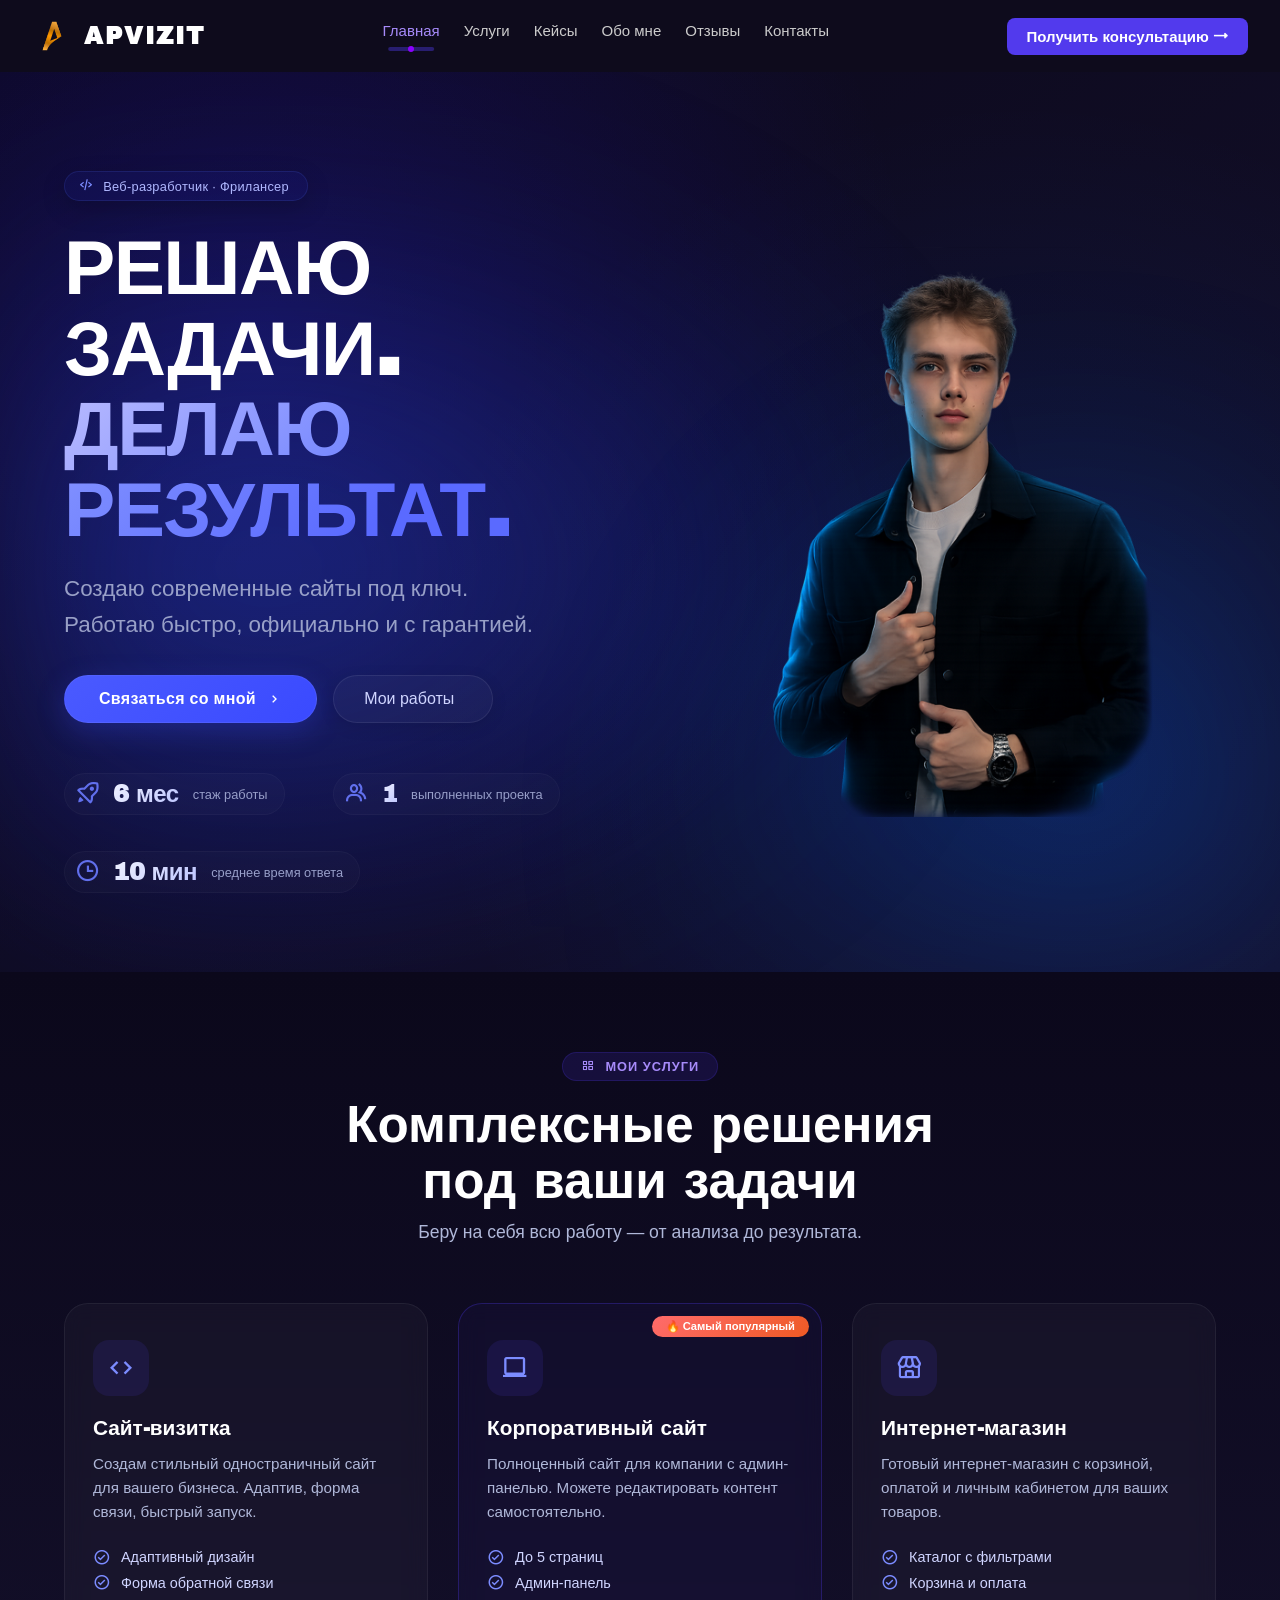
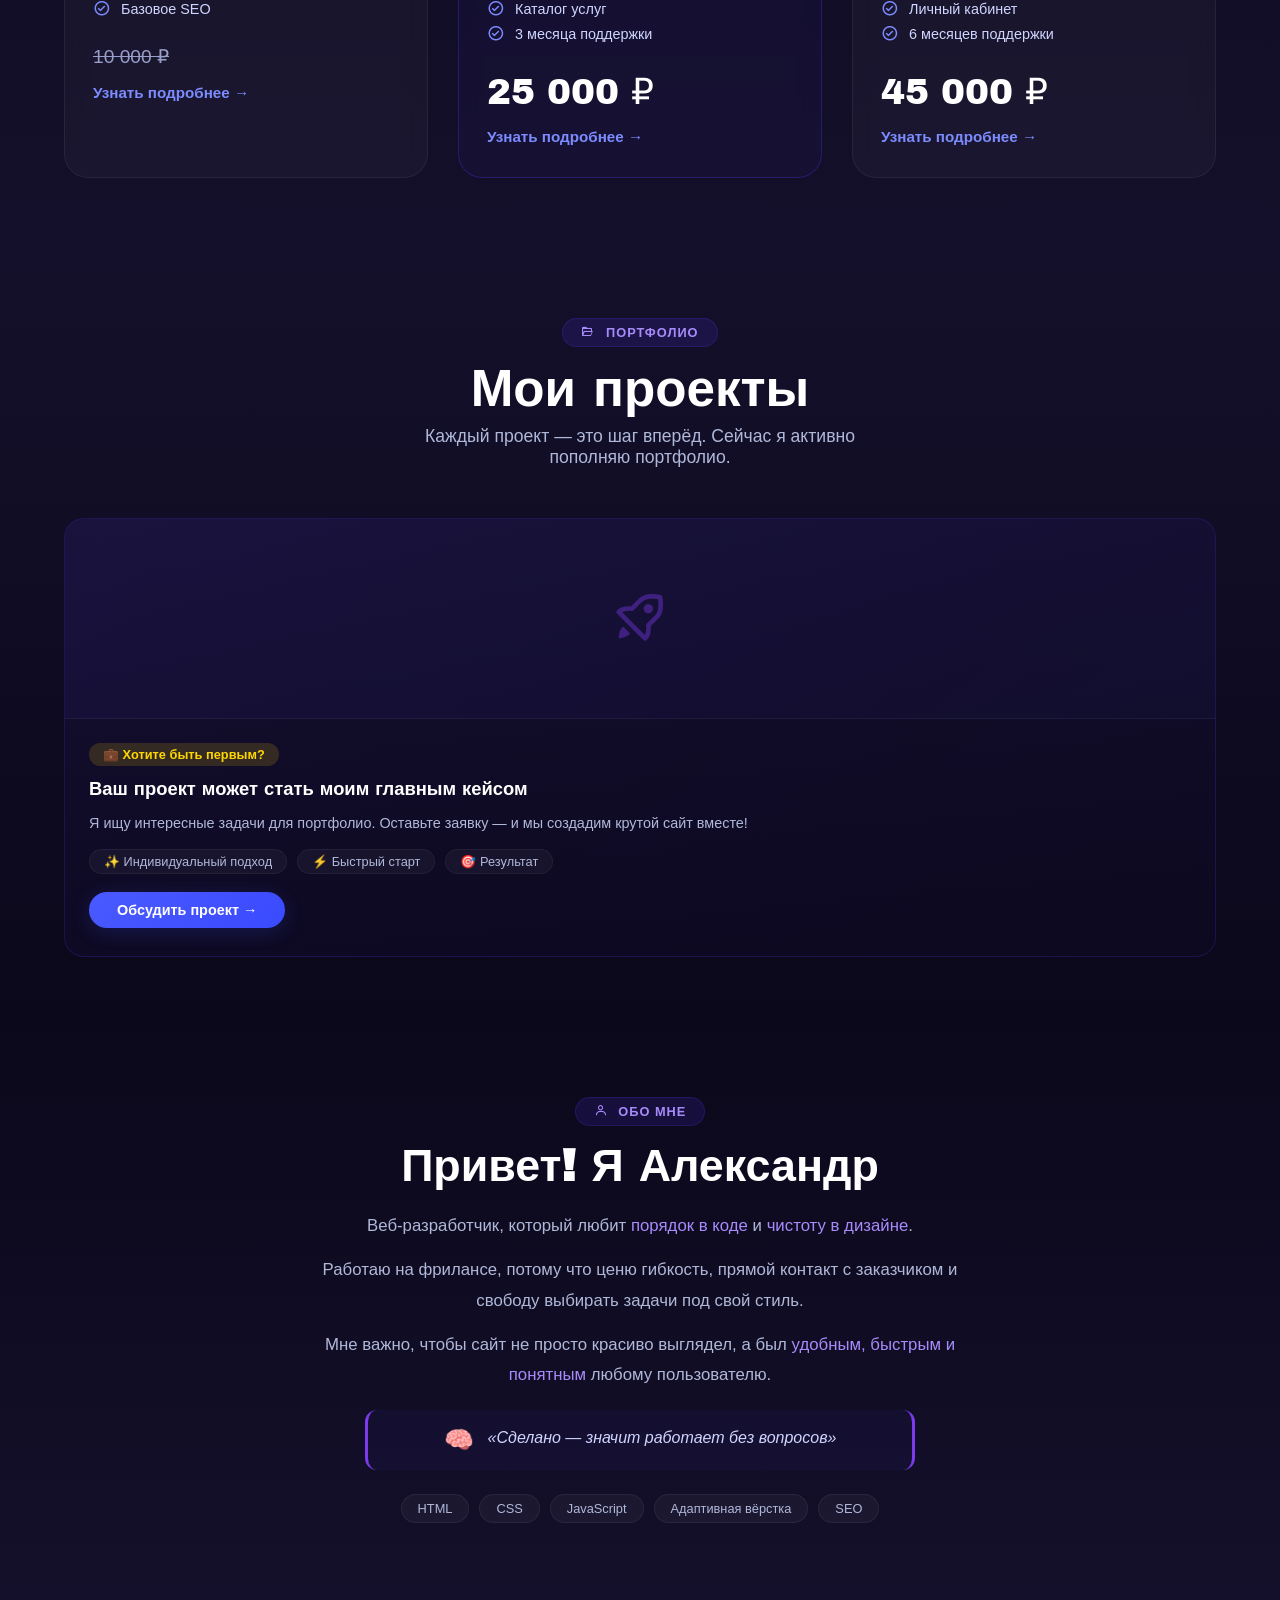
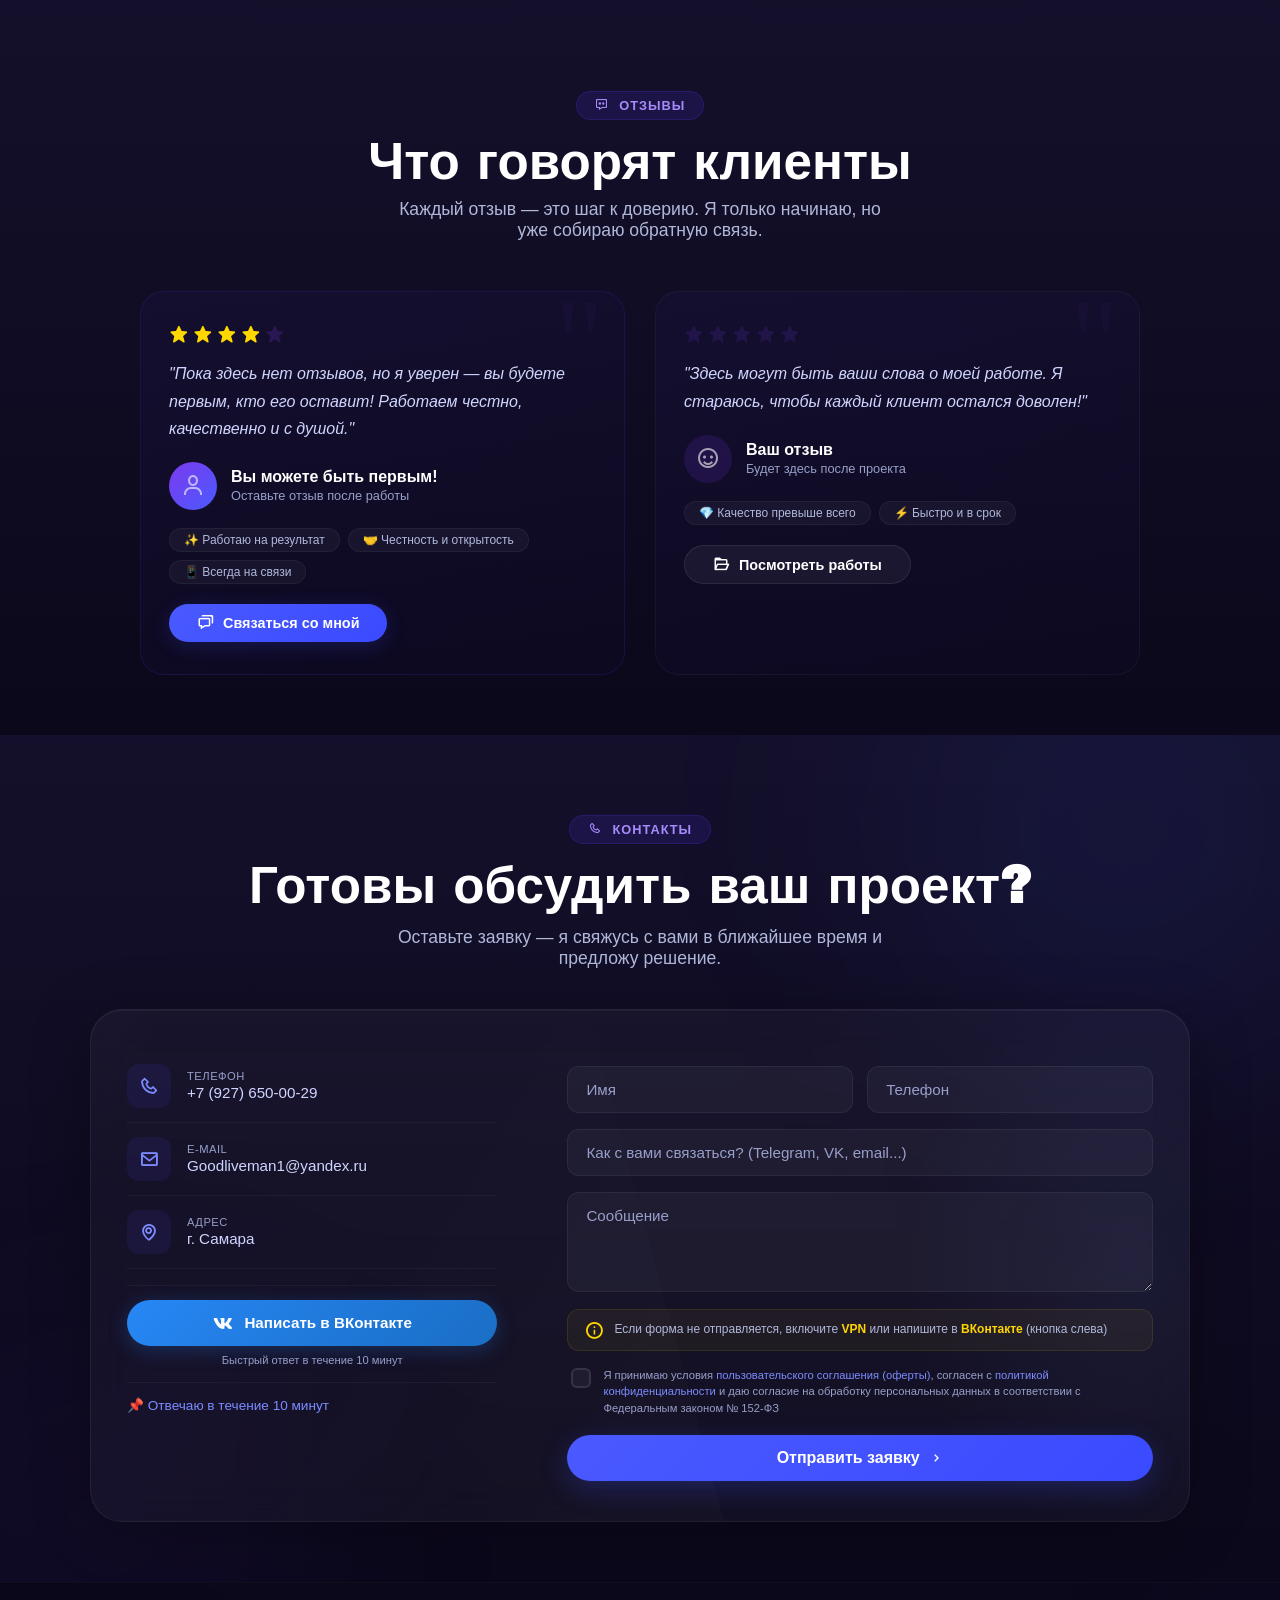
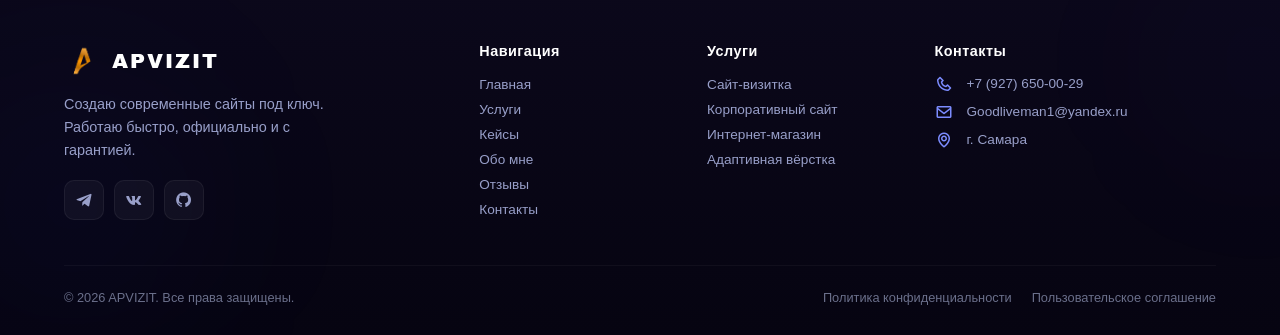
==== commit 4fbafe4f: "Update index.html" ====
--- a/index.html
+++ b/index.html
@@ -110,8 +110,8 @@
                     </ul>
                     <div class="price-wrapper">
                        <span class="price-old">10 000 ₽</span>
-                       <!-- <span class="price-new">2 990 ₽</span> -->
-                       <span class="price-badge">🔥 Скидка 70%</span>
+                       <!-- <span class="price-new">2 990 ₽</span> 
+                       <span class="price-badge">🔥 Скидка 70%</span> -->
                     </div>
                     <a href="#contacts" class="service-link">Узнать подробнее →</a>
                 </div>
--- a/style.css
+++ b/style.css
@@ -461,12 +461,14 @@
     text-decoration: line-through;
 }
 
+/*
 .price-new {
     font-family: 'Archivo Black', sans-serif;
     font-size: 2rem;
     color: #2ed573;
     font-weight: 700;
 }
+ */
 
 .price-badge {
     background: linear-gradient(135deg, #ff6b6b, #ee5a24);
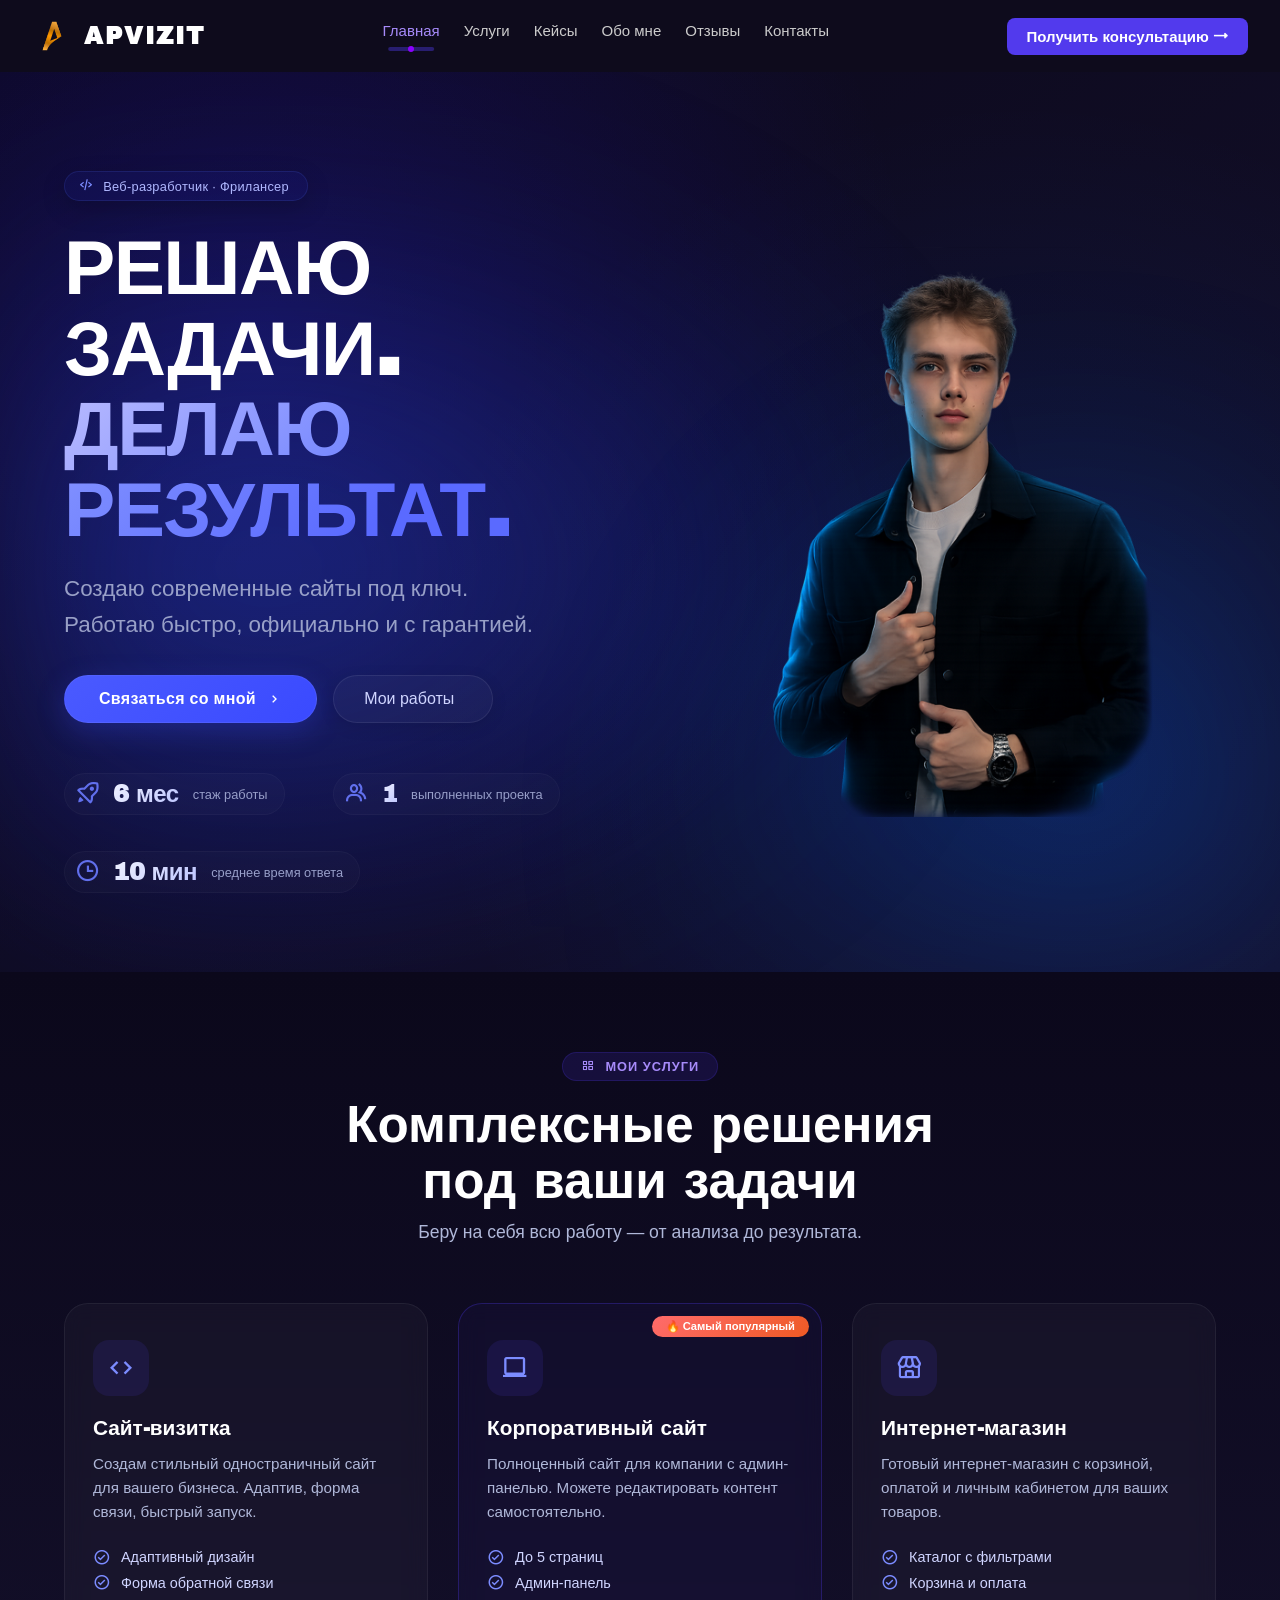
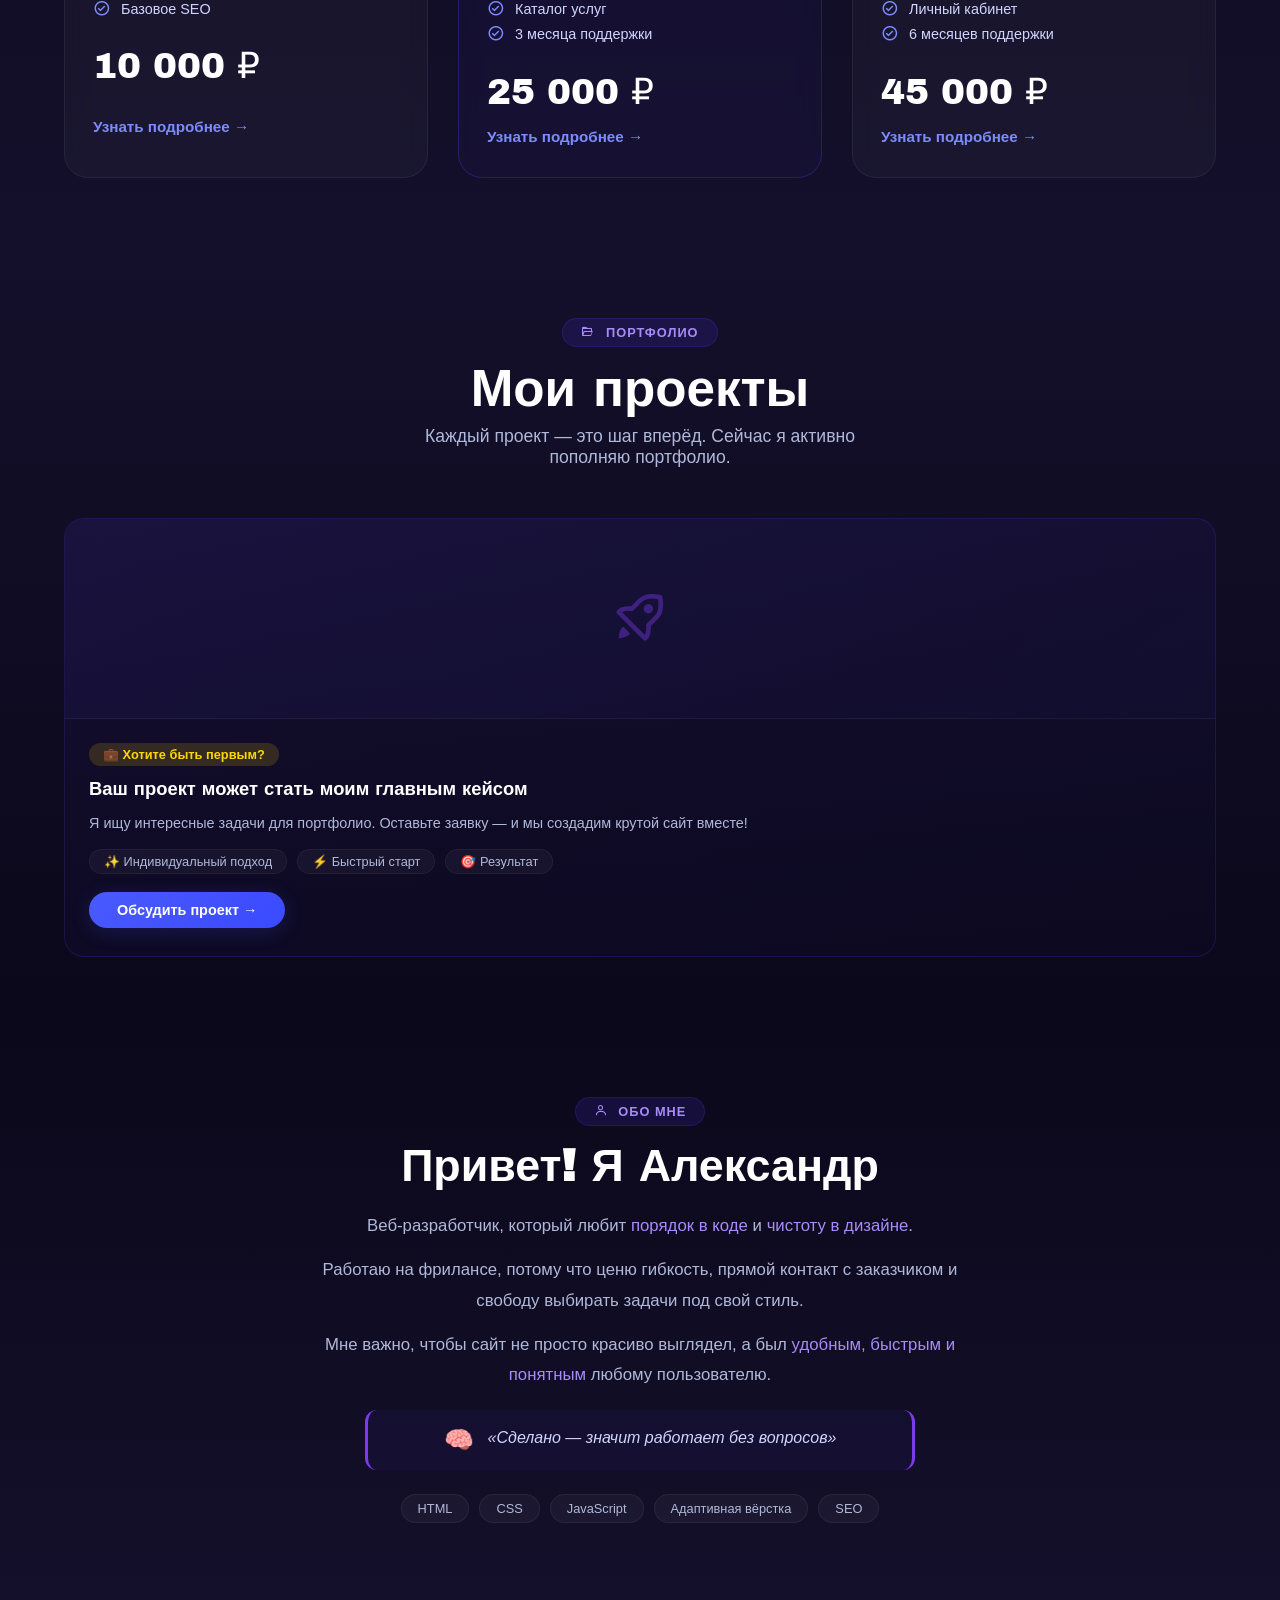
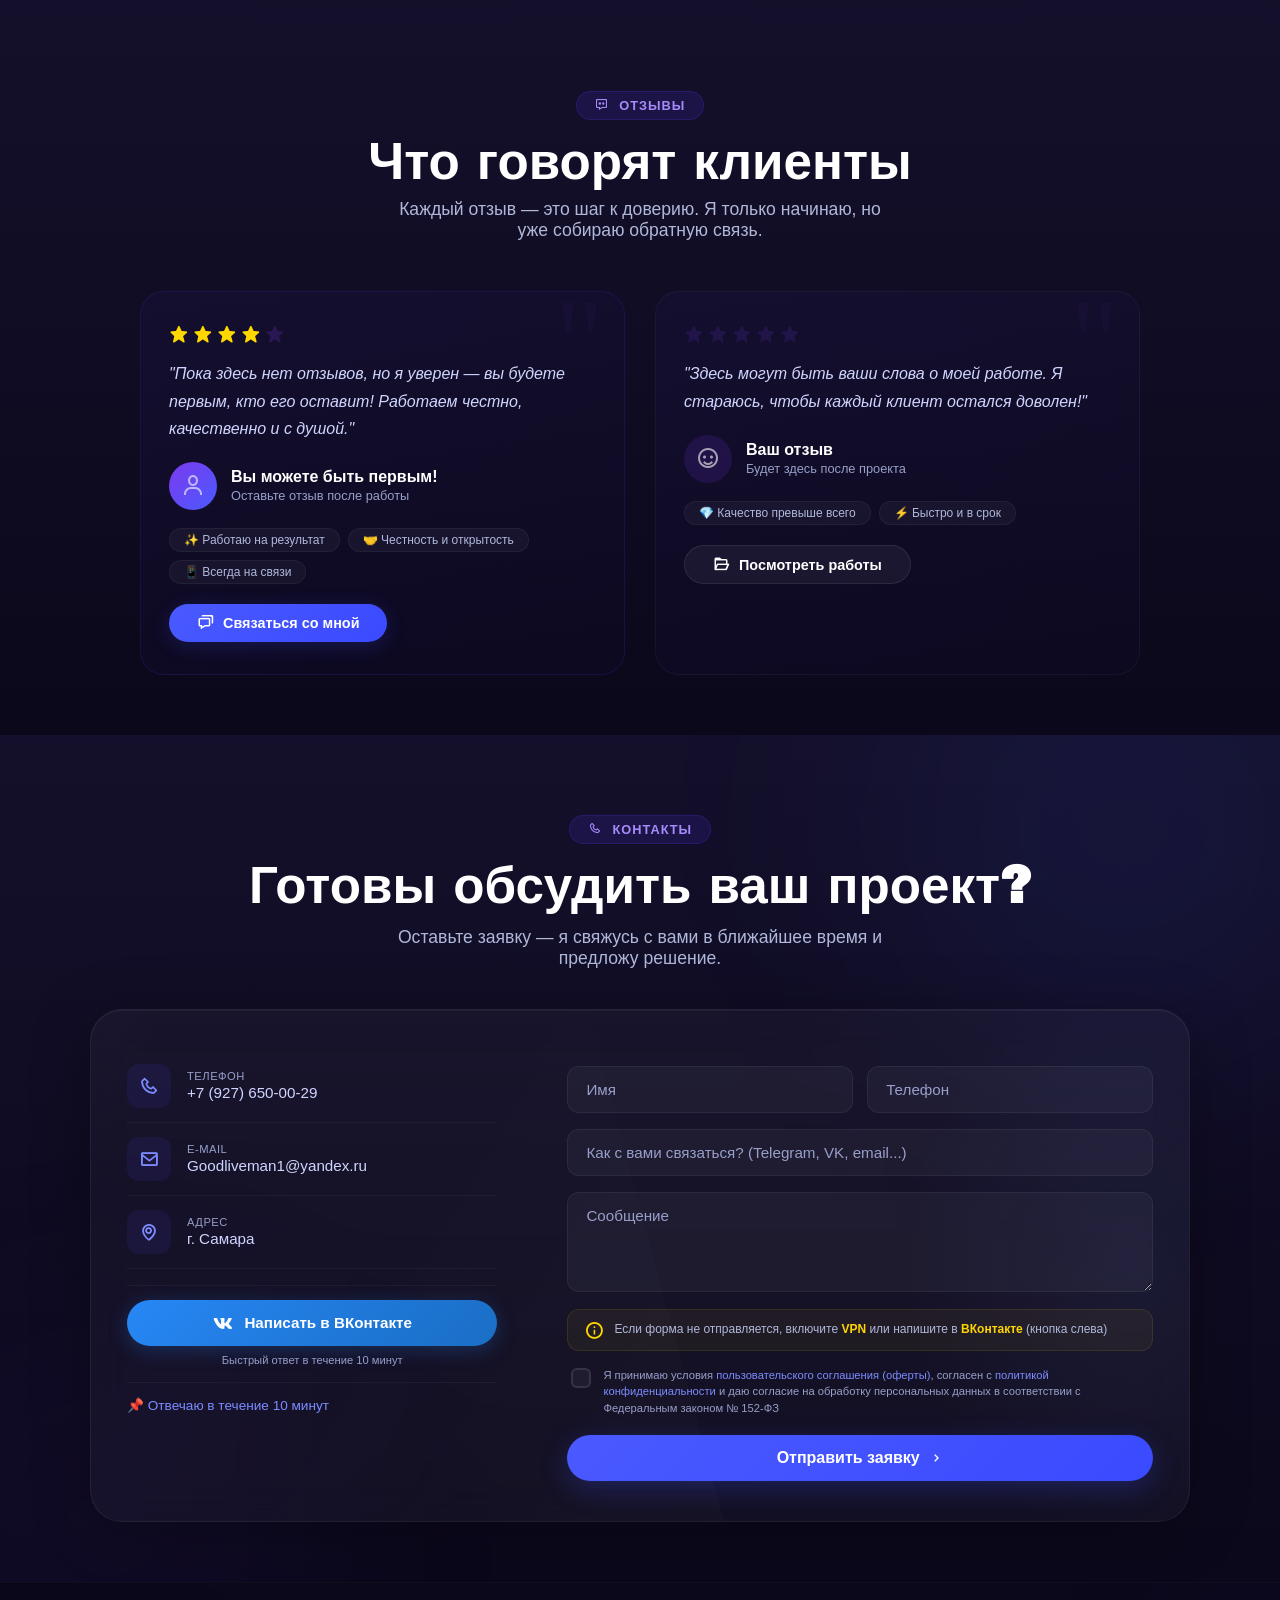
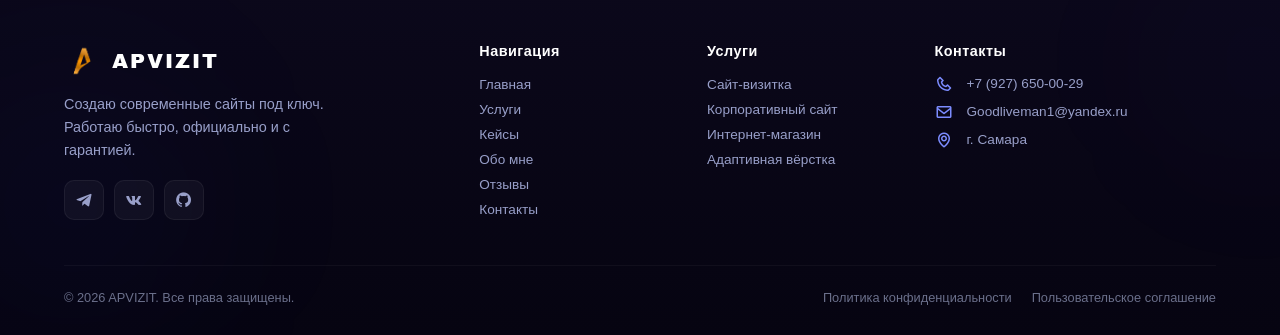
==== commit d6bfa93e: "Update index.html" ====
--- a/index.html
+++ b/index.html
@@ -109,8 +109,9 @@
                         <li><i class='bx bx-check-circle'></i> Базовое SEO</li>
                     </ul>
                     <div class="price-wrapper">
-                       <span class="price-old">10 000 ₽</span>
-                       <!-- <span class="price-new">2 990 ₽</span> 
+                        <div class="prise">10 000 ₽</div>
+                       <!-- <span class="price-old">10 000 ₽</span>
+                        <span class="price-new">2 990 ₽</span> 
                        <span class="price-badge">🔥 Скидка 70%</span> -->
                     </div>
                     <a href="#contacts" class="service-link">Узнать подробнее →</a>
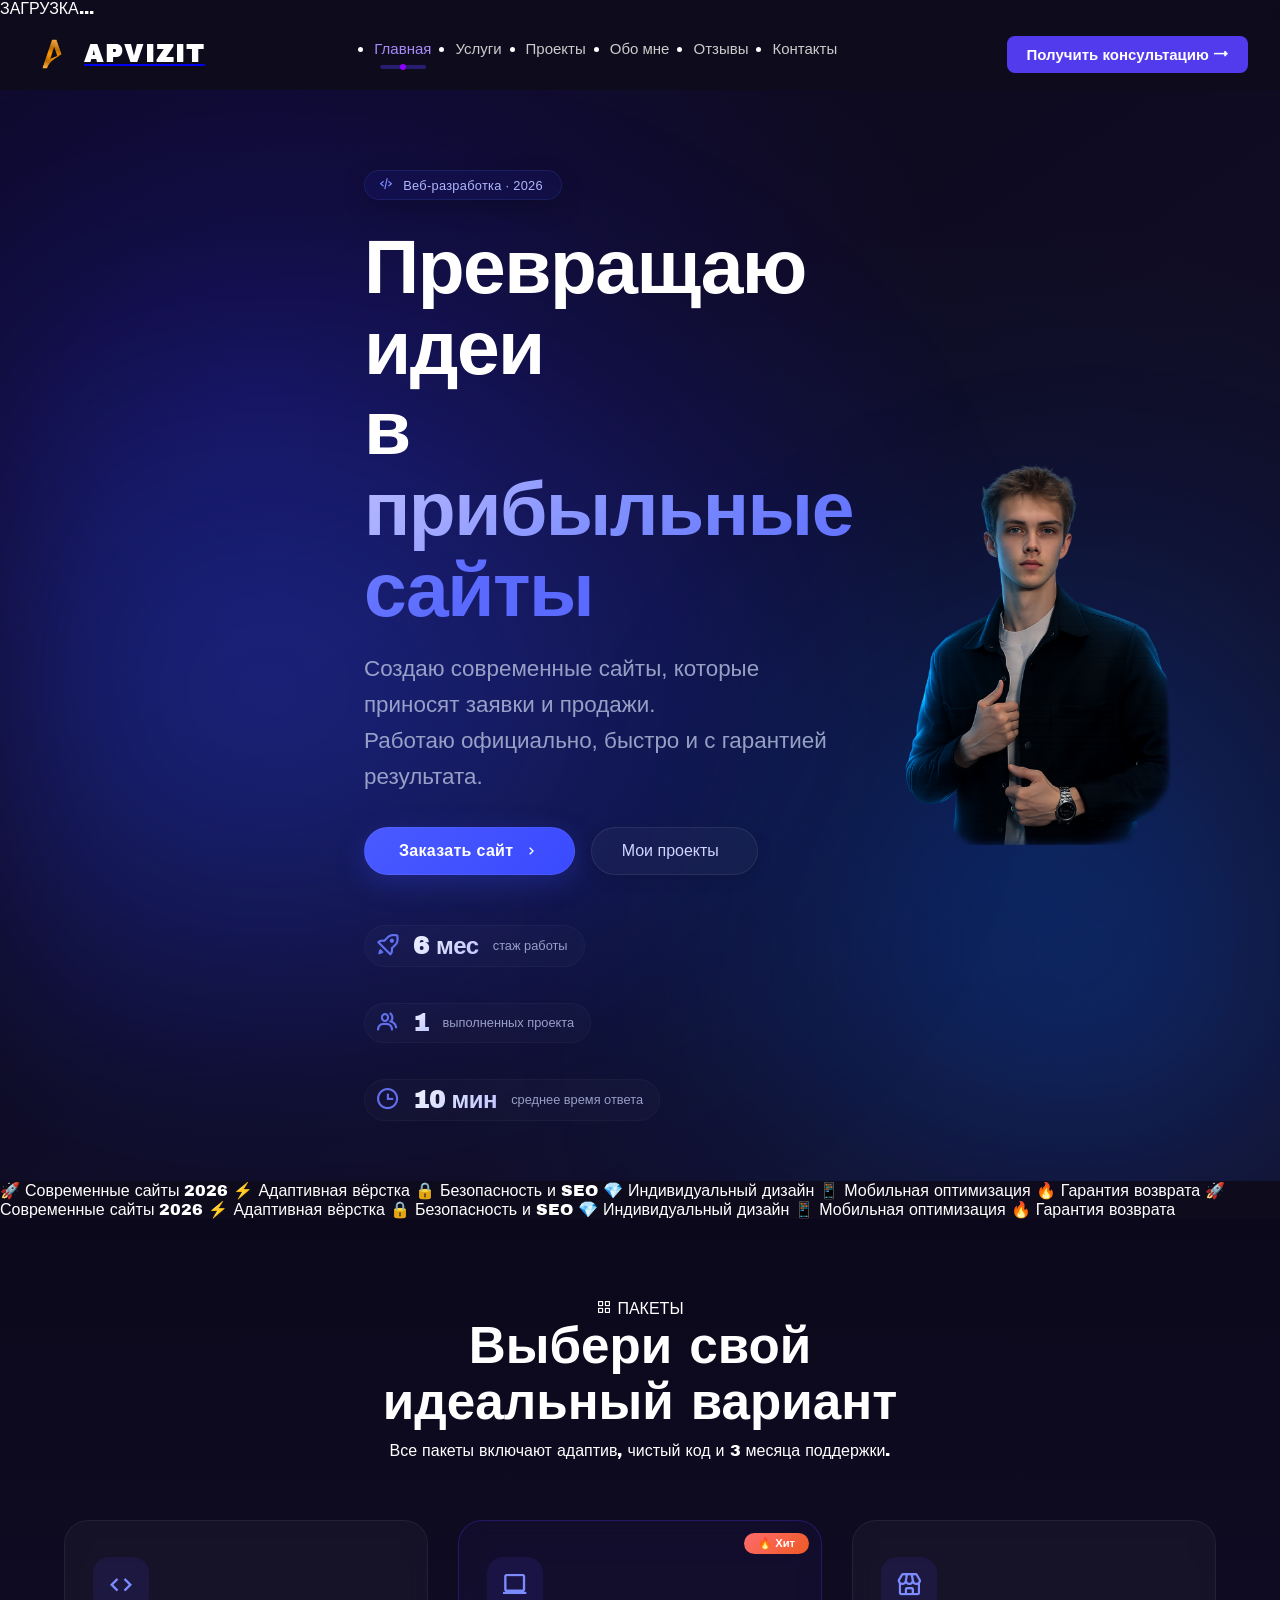
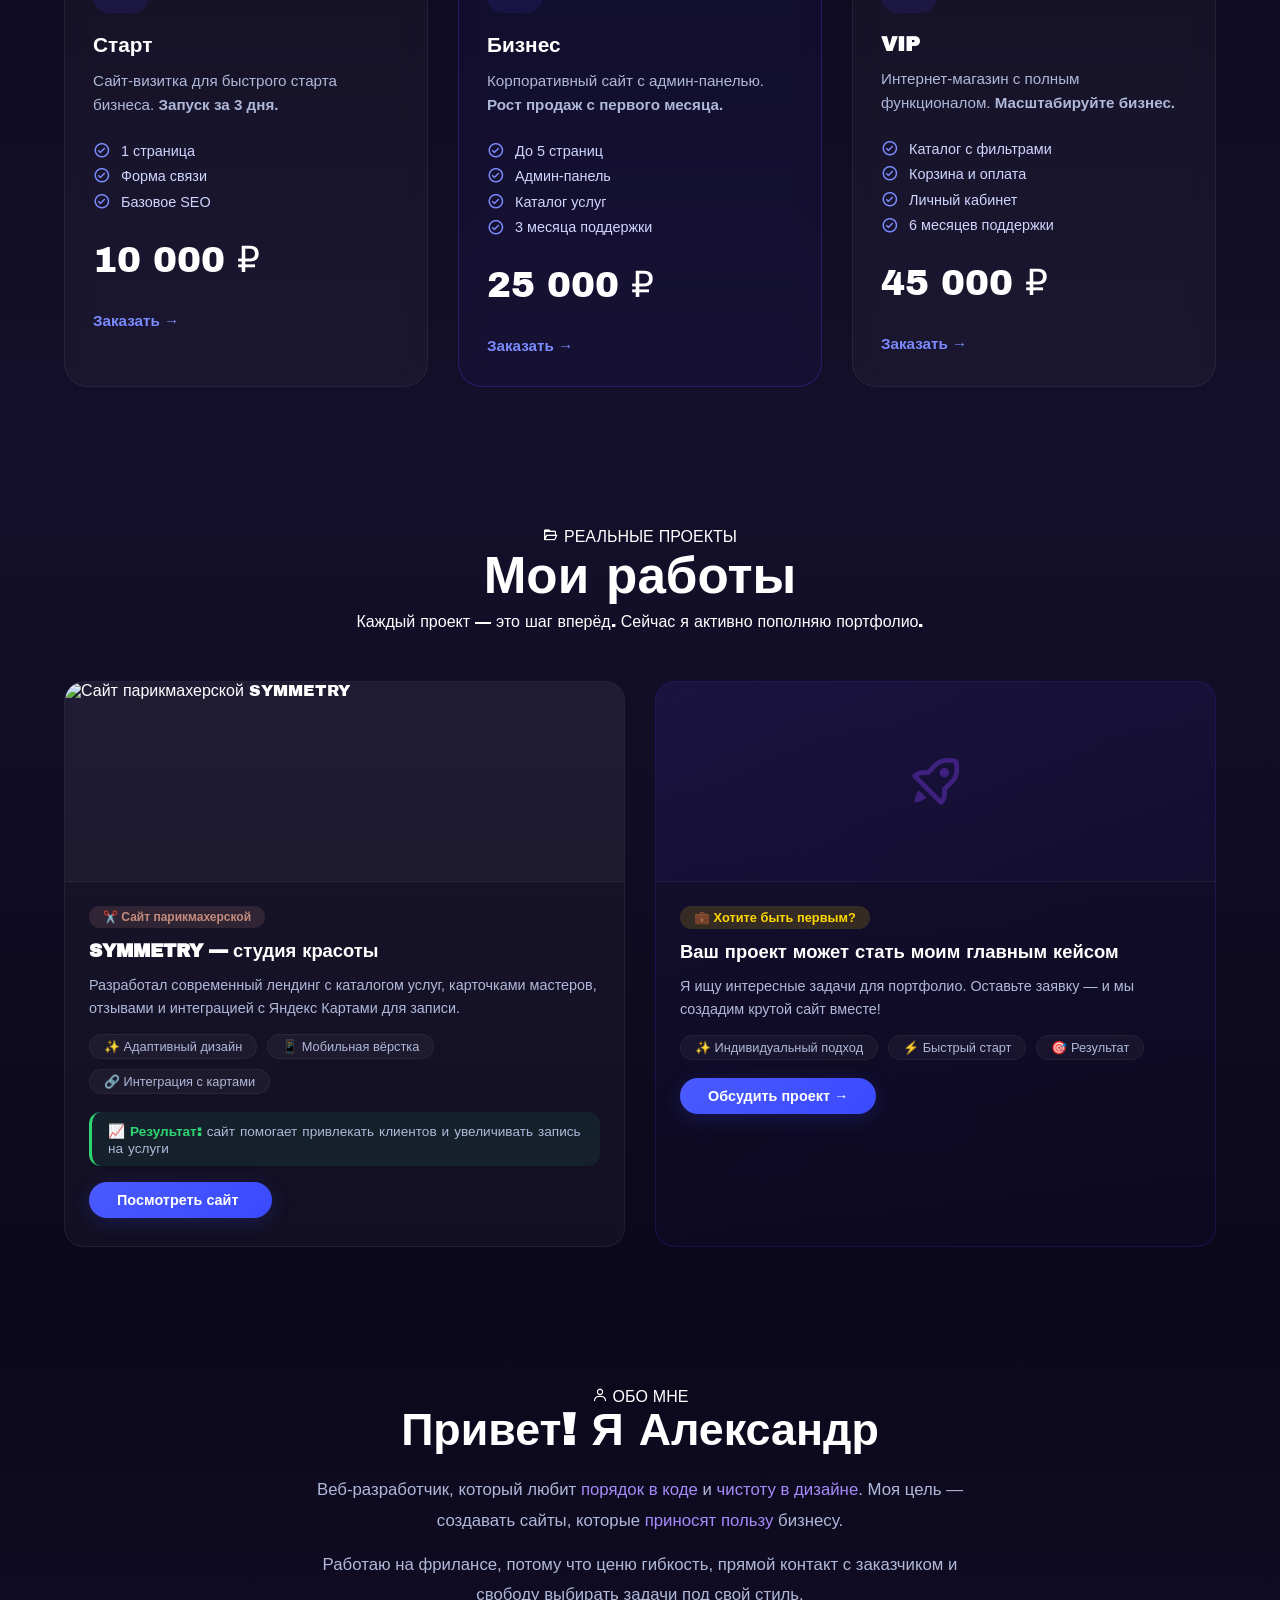
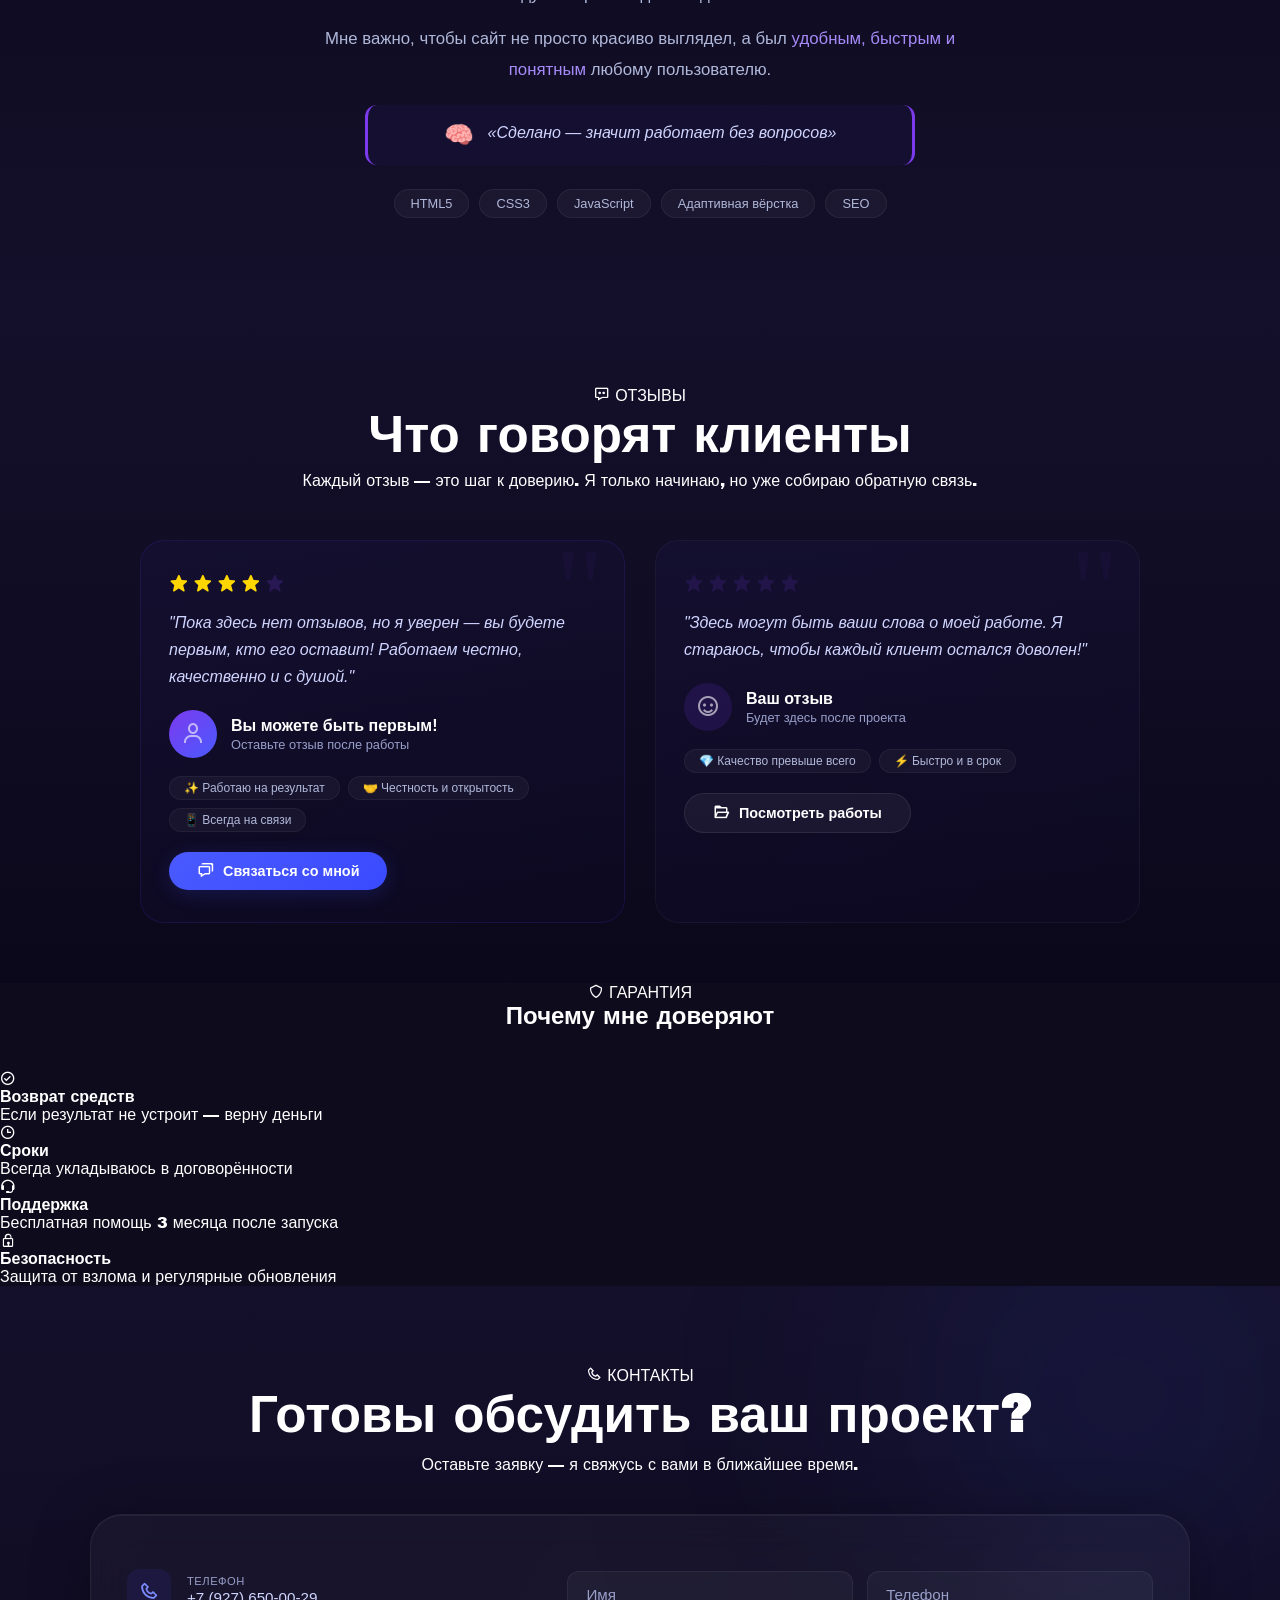
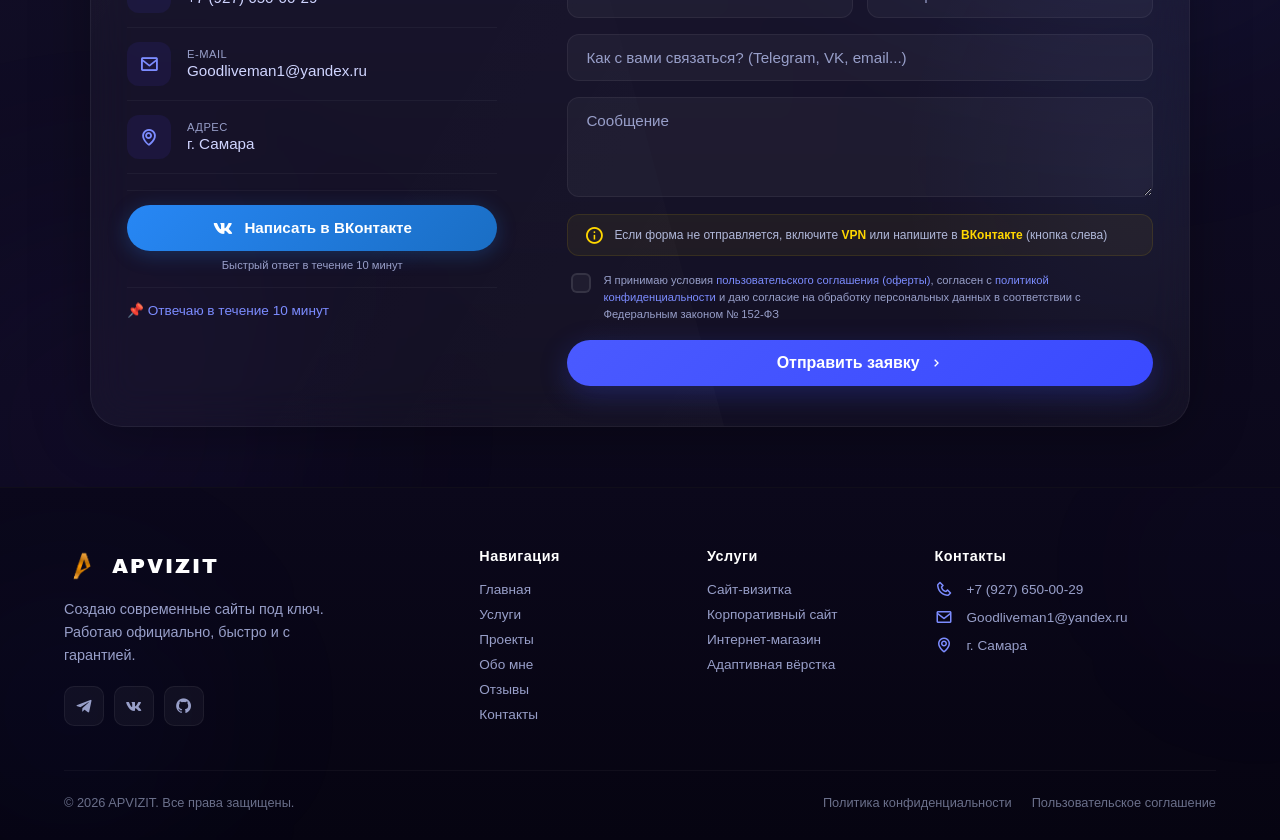
==== commit 5f64536b: "Update index.html" ====
--- a/index.html
+++ b/index.html
@@ -3,362 +3,423 @@
 <head>
     <meta charset="UTF-8" />
     <meta name="viewport" content="width=device-width, initial-scale=1.0" />
-    <link rel="stylesheet" href="style.css" />
+    <title>APVIZIT — Веб-разработка 2026 | Создание сайтов под ключ</title>
+    <meta name="description" content="Веб-разработчик Александр. Современные сайты, интернет-магазины, корпоративные порталы. Работаю официально, быстро и с гарантией.">
     <link rel="icon" type="image/png" href="logo.png">
-    <title><title>Веб-разработчик | Создание сайтов под ключ | APVIZIT</title></title>
-    <meta name="description" content="Веб-разработчик Александр. Создаю сайты-визитки, корпоративные сайты и интернет-магазины под ключ. Адаптивная вёрстка, чистый код, быстрый запуск. Свяжитесь со мной!">
     <link rel="preconnect" href="https://fonts.googleapis.com">
     <link rel="preconnect" href="https://fonts.gstatic.com" crossorigin>
-    <link href="https://fonts.googleapis.com/css2?family=Archivo+Black&display=swap" rel="stylesheet">
+    <link href="https://fonts.googleapis.com/css2?family=Archivo+Black&family=Inter:wght@400;500;600;700&display=swap" rel="stylesheet">
     <link href='https://unpkg.com/boxicons@2.1.4/css/boxicons.min.css' rel='stylesheet'>
+    <link rel="stylesheet" href="style.css" />
     <link rel="icon" href="logoappp.png" type="image/x-icon">
 </head>
 <body>
 
+    <!-- ПРЕЛОАДЕР -->
+    <div class="preloader">
+        <div class="preloader-ring"></div>
+        <div class="preloader-text">ЗАГРУЗКА...</div>
+    </div>
+
+    <!-- ХЕДЕР -->
     <header>
-        <div class="logo-block">
+        <a href="#heros" class="logo-block">
             <img src="logoappp.png" alt="APVIZIT Logo" class="logo-img">
             <span class="logo-text">APVIZIT</span>
-        </div>
-
-        <nav class="nav-links">
-            <a href="#heros" class="nav-link active">Главная</a>
-            <a href="#services" class="nav-link">Услуги</a>
-            <a href="#cases" class="nav-link">Кейсы</a>
-            <a href="#about" class="nav-link">Обо мне</a>
-            <a href="#reviews" class="nav-link">Отзывы</a>
-            <a href="#contacts" class="nav-link">Контакты</a>
-        </nav>
+        </a>
+
+        <ul class="nav-links">
+            <li><a href="#heros" class="nav-link active">Главная</a></li>
+            <li><a href="#services" class="nav-link">Услуги</a></li>
+            <li><a href="#cases" class="nav-link">Проекты</a></li>
+            <li><a href="#about" class="nav-link">Обо мне</a></li>
+            <li><a href="#reviews" class="nav-link">Отзывы</a></li>
+            <li><a href="#contacts" class="nav-link">Контакты</a></li>
+        </ul>
 
         <a href="#contacts" class="btn-cons">Получить консультацию ⭢</a>
     </header>
 
-    <main>
-        <section id="heros" class="hero-section">
-            <div class="hero-content">
-                <span class="glass-badge">
-                    <i class='bx bx-code-alt'></i> Веб-разработчик · Фрилансер
+    <!-- HERO -->
+    <section id="heros" class="hero-section">
+        <div class="bg-glow"></div>
+        <canvas id="particles"></canvas>
+
+        <div class="hero-content">
+            <span class="glass-badge">
+                <i class='bx bx-code-alt'></i> Веб-разработка · 2026
+            </span>
+
+            <h1 class="hero-title">
+                Превращаю идеи <br>в <span class="gradient-text">прибыльные сайты</span>
+            </h1>
+
+            <p class="hero-sub">
+                Создаю современные сайты, которые приносят заявки и продажи.<br>
+                Работаю официально, быстро и с гарантией результата.
+            </p>
+
+            <div class="btn-group">
+                <a href="#contacts" class="btn-primary">
+                    Заказать сайт <i class='bx bx-chevron-right'></i>
+                </a>
+                <a href="#cases" class="btn-secondary">
+                    Мои проекты <i class='bx bx-arrow-right'></i>
+                </a>
+            </div>
+
+            <div class="stats-grid">
+                <div class="stat-item">
+                    <i class='bx bx-rocket'></i>
+                    <span class="stat-number">6 мес</span>
+                    <span class="stat-label">стаж работы</span>
+                </div>
+                <div class="stat-item">
+                    <i class='bx bx-group'></i>
+                    <span class="stat-number">1</span>
+                    <span class="stat-label">выполненных проекта</span>
+                </div>
+                <div class="stat-item">
+                    <i class='bx bx-time'></i>
+                    <span class="stat-number">10 мин</span>
+                    <span class="stat-label">среднее время ответа</span>
+                </div>
+            </div>
+        </div>
+
+        <div class="hero-visual">
+            <div class="hero-image-wrapper">
+                <div class="hero-image-placeholder"></div>
+            </div>
+        </div>
+    </section>
+
+    <!-- БЕГУЩАЯ СТРОКА -->
+    <div class="marquee">
+        <div class="marquee-track">
+            <span>🚀 Современные сайты 2026</span>
+            <span>⚡ Адаптивная вёрстка</span>
+            <span>🔒 Безопасность и SEO</span>
+            <span>💎 Индивидуальный дизайн</span>
+            <span>📱 Мобильная оптимизация</span>
+            <span class="highlight">🔥 Гарантия возврата</span>
+            <span>🚀 Современные сайты 2026</span>
+            <span>⚡ Адаптивная вёрстка</span>
+            <span>🔒 Безопасность и SEO</span>
+            <span>💎 Индивидуальный дизайн</span>
+            <span>📱 Мобильная оптимизация</span>
+            <span class="highlight">🔥 Гарантия возврата</span>
+        </div>
+    </div>
+
+    <!-- УСЛУГИ (ПАКЕТЫ) -->
+    <section id="services" class="services-section">
+        <div class="services-header">
+            <span class="section-badge">
+                <i class='bx bx-grid-alt'></i> ПАКЕТЫ
+            </span>
+            <h2 class="section-title">Выбери свой <br>идеальный вариант</h2>
+            <p class="section-subtitle">Все пакеты включают адаптив, чистый код и 3 месяца поддержки.</p>
+        </div>
+
+        <div class="services-grid">
+            <div class="service-card">
+                <div class="card-icon">
+                    <i class='bx bx-code'></i>
+                </div>
+                <h3>Старт</h3>
+                <p>Сайт-визитка для быстрого старта бизнеса. <strong>Запуск за 3 дня.</strong></p>
+                <ul class="service-features">
+                    <li><i class='bx bx-check-circle'></i> 1 страница</li>
+                    <li><i class='bx bx-check-circle'></i> Форма связи</li>
+                    <li><i class='bx bx-check-circle'></i> Базовое SEO</li>
+                </ul>
+                <div class="price-wrapper">
+                    <span class="prise">10 000 ₽</span>
+                </div>
+                <a href="#contacts" class="service-link order-btn" data-service="Старт">Заказать →</a>
+            </div>
+
+            <div class="service-card popular">
+                <div class="card-badge">🔥 Хит</div>
+                <div class="card-icon">
+                    <i class='bx bx-laptop'></i>
+                </div>
+                <h3>Бизнес</h3>
+                <p>Корпоративный сайт с админ-панелью. <strong>Рост продаж с первого месяца.</strong></p>
+                <ul class="service-features">
+                    <li><i class='bx bx-check-circle'></i> До 5 страниц</li>
+                    <li><i class='bx bx-check-circle'></i> Админ-панель</li>
+                    <li><i class='bx bx-check-circle'></i> Каталог услуг</li>
+                    <li><i class='bx bx-check-circle'></i> 3 месяца поддержки</li>
+                </ul>
+                <div class="price-wrapper">
+                    <span class="prise">25 000 ₽</span>
+                </div>
+                <a href="#contacts" class="service-link order-btn" data-service="Бизнес">Заказать →</a>
+            </div>
+
+            <div class="service-card">
+                <div class="card-icon">
+                    <i class='bx bx-store'></i>
+                </div>
+                <h3>VIP</h3>
+                <p>Интернет-магазин с полным функционалом. <strong>Масштабируйте бизнес.</strong></p>
+                <ul class="service-features">
+                    <li><i class='bx bx-check-circle'></i> Каталог с фильтрами</li>
+                    <li><i class='bx bx-check-circle'></i> Корзина и оплата</li>
+                    <li><i class='bx bx-check-circle'></i> Личный кабинет</li>
+                    <li><i class='bx bx-check-circle'></i> 6 месяцев поддержки</li>
+                </ul>
+                <div class="price-wrapper">
+                    <span class="prise">45 000 ₽</span>
+                </div>
+                <a href="#contacts" class="service-link order-btn" data-service="VIP">Заказать →</a>
+            </div>
+        </div>
+    </section>
+
+    <!-- КЕЙСЫ (РЕАЛЬНЫЕ ПРОЕКТЫ) -->
+    <section id="cases" class="cases-section">
+        <div class="cases-header">
+            <span class="section-badge">
+                <i class='bx bx-folder-open'></i> РЕАЛЬНЫЕ ПРОЕКТЫ
+            </span>
+            <h2 class="section-title">Мои работы</h2>
+            <p class="section-subtitle">Каждый проект — это шаг вперёд. Сейчас я активно пополняю портфолио.</p>
+        </div>
+
+        <div class="cases-grid">
+            <!-- КАРТОЧКА 1: SYMMETRY -->
+            <div class="case-card">
+                <div class="case-image">
+                    <img src="1.jpg" alt="Сайт парикмахерской SYMMETRY" style="width:100%; height:100%; object-fit:cover; display:block;">
+                </div>
+                <div class="case-content">
+                    <span class="case-status" style="background: rgba(196, 138, 123, 0.15); color: #C48A7B;">✂️ Сайт парикмахерской</span>
+                    <h3>SYMMETRY — студия красоты</h3>
+                    <p>Разработал современный лендинг с каталогом услуг, карточками мастеров, отзывами и интеграцией с Яндекс Картами для записи.</p>
+                    <div class="offer-benefits">
+                        <span>✨ Адаптивный дизайн</span>
+                        <span>📱 Мобильная вёрстка</span>
+                        <span>🔗 Интеграция с картами</span>
+                    </div>
+                    <!-- Добавленный блок с результатом -->
+                    <div class="case-result" style="margin: 12px 0 16px; background: rgba(46,213,115,0.08); border-radius: 12px; padding: 10px 16px; border-left: 3px solid #2ed573;">
+                        <span style="font-size:0.85rem; color: #b0b8d9;">📈 <strong style="color: #2ed573;">Результат:</strong> сайт помогает привлекать клиентов и увеличивать запись на услуги</span>
+                    </div>
+                    <a href="https://hanrilife-lgtm.github.io/1/" target="_blank" class="case-link primary">
+                        Посмотреть сайт <i class='bx bx-arrow-right'></i>
+                    </a>
+                </div>
+            </div>
+
+            <!-- КАРТОЧКА 2: ПРИГЛАШЕНИЕ -->
+            <div class="case-card invite-card">
+                <div class="case-image placeholder">
+                    <i class='bx bx-rocket'></i>
+                </div>
+                <div class="case-content">
+                    <span class="case-status">💼 Хотите быть первым?</span>
+                    <h3>Ваш проект может стать моим главным кейсом</h3>
+                    <p>Я ищу интересные задачи для портфолио. Оставьте заявку — и мы создадим крутой сайт вместе!</p>
+                    <div class="offer-benefits">
+                        <span>✨ Индивидуальный подход</span>
+                        <span>⚡ Быстрый старт</span>
+                        <span>🎯 Результат</span>
+                    </div>
+                    <a href="#contacts" class="case-link primary">Обсудить проект →</a>
+                </div>
+            </div>
+        </div>
+    </section>
+
+    <!-- ОБО МНЕ -->
+    <section id="about" class="about-section">
+        <div class="about-container">
+            <div class="about-content">
+                <span class="section-badge">
+                    <i class='bx bx-user'></i> ОБО МНЕ
                 </span>
-
-                <h1 class="hero-title">
-                    РЕШАЮ ЗАДАЧИ.<br>
-                    <span class="gradient-text">ДЕЛАЮ РЕЗУЛЬТАТ.</span>
-                </h1>
-
-                <p class="hero-sub">
-                    Создаю современные сайты под ключ. <br>
-                    Работаю быстро, официально и с гарантией.
+                <h2 class="section-title">Привет! Я Александр</h2>
+                <p class="about-text">
+                    Веб-разработчик, который любит <span class="highlight">порядок в коде</span> и 
+                    <span class="highlight">чистоту в дизайне</span>. 
+                    Моя цель — создавать сайты, которые <span class="highlight">приносят пользу</span> бизнесу.
                 </p>
-
-                <div class="btn-group">
-                    <a href="#contacts" class="btn-primary">
-                        Связаться со мной <i class='bx bx-chevron-right'></i>
-                    </a>
-                    <a href="#cases" class="btn-secondary">
-                        Мои работы <i class='bx bx-arrow-right'></i>
-                    </a>
-                </div>
-
-                <div class="stats-grid">
-                    <div class="stat-item">
-                        <i class='bx bx-rocket'></i>
-                        <span class="stat-number">6 мес</span>
-                        <span class="stat-label">стаж работы</span>
-                    </div>
-                    <div class="stat-item">
-                        <i class='bx bx-group'></i>
-                        <span class="stat-number">1</span>
-                        <span class="stat-label">выполненных проекта</span>
-                    </div>
-                    <div class="stat-item">
-                        <i class='bx bx-time'></i>
-                        <span class="stat-number">10 мин</span>
-                        <span class="stat-label">среднее время ответа</span>
-                    </div>
-                </div>
-            </div>
-
-            <div class="hero-visual">
-                <div class="hero-image-wrapper">
-                    <div class="hero-image-placeholder"></div>
-                </div>
-            </div>
-        </section>
-    </main>
-
-    <main>
-        <section id="services" class="services-section">
-            <div class="services-header">
-                <span class="services-badge">
-                    <i class='bx bx-grid-alt'></i> МОИ УСЛУГИ
-                </span>
-                <h2>Комплексные решения <br>под ваши задачи</h2>
-                <p class="services-subtitle">Беру на себя всю работу — от анализа до результата.</p>
-            </div>
-
-            <div class="services-grid">
-                <div class="service-card">
-                    <div class="card-icon">
-                        <i class='bx bx-code'></i>
-                    </div>
-                    <h3>Сайт-визитка</h3>
-                    <p>Создам стильный одностраничный сайт для вашего бизнеса. Адаптив, форма связи, быстрый запуск.</p>
-                    <ul class="service-features">
-                        <li><i class='bx bx-check-circle'></i> Адаптивный дизайн</li>
-                        <li><i class='bx bx-check-circle'></i> Форма обратной связи</li>
-                        <li><i class='bx bx-check-circle'></i> Базовое SEO</li>
-                    </ul>
-                    <div class="price-wrapper">
-                        <div class="prise">10 000 ₽</div>
-                       <!-- <span class="price-old">10 000 ₽</span>
-                        <span class="price-new">2 990 ₽</span> 
-                       <span class="price-badge">🔥 Скидка 70%</span> -->
-                    </div>
-                    <a href="#contacts" class="service-link">Узнать подробнее →</a>
-                </div>
-                <div class="service-card popular">
-                    <div class="card-badge">🔥 Самый популярный</div>
-                    <div class="card-icon">
-                        <i class='bx bx-laptop'></i>
-                    </div>
-                    <h3>Корпоративный сайт</h3>
-                    <p>Полноценный сайт для компании с админ-панелью. Можете редактировать контент самостоятельно.</p>
-                    <ul class="service-features">
-                        <li><i class='bx bx-check-circle'></i> До 5 страниц</li>
-                        <li><i class='bx bx-check-circle'></i> Админ-панель</li>
-                        <li><i class='bx bx-check-circle'></i> Каталог услуг</li>
-                        <li><i class='bx bx-check-circle'></i> 3 месяца поддержки</li>
-                    </ul>
-                    <div class="prise">25 000 ₽</div>
-                    <a href="#contacts" class="service-link">Узнать подробнее →</a>
-                </div>
-                <div class="service-card">
-                    <div class="card-icon">
-                        <i class='bx bx-store'></i>
-                    </div>
-                    <h3>Интернет-магазин</h3>
-                    <p>Готовый интернет-магазин с корзиной, оплатой и личным кабинетом для ваших товаров.</p>
-                    <ul class="service-features">
-                        <li><i class='bx bx-check-circle'></i> Каталог с фильтрами</li>
-                        <li><i class='bx bx-check-circle'></i> Корзина и оплата</li>
-                        <li><i class='bx bx-check-circle'></i> Личный кабинет</li>
-                        <li><i class='bx bx-check-circle'></i> 6 месяцев поддержки</li>
-                    </ul>
-                    <div class="prise">45 000 ₽</div>
-                    <a href="#contacts" class="service-link">Узнать подробнее →</a>
-                </div>
-            </div>
-        </section>
-    </main>
-
-    <main>
-        <section id="cases" class="cases-section">
-            <div class="cases-header">
-                <span class="cases-badge">
-                    <i class='bx bx-folder-open'></i> ПОРТФОЛИО
-                </span>
-                <h2>Мои проекты</h2>
-                <p class="cases-subtitle">Каждый проект — это шаг вперёд. Сейчас я активно пополняю портфолио.</p>
-            </div>
-
-            <div class="cases-grid">
-                <div class="case-card invite-card">
-                    <div class="case-image placeholder">
-                        <i class='bx bx-rocket'></i>
-                    </div>
-                    <div class="case-content">
-                        <span class="case-status">💼 Хотите быть первым?</span>
-                        <h3>Ваш проект может стать моим главным кейсом</h3>
-                        <p>Я ищу интересные задачи для портфолио. Оставьте заявку — и мы создадим крутой сайт вместе!</p>
-                        <div class="offer-benefits">
-                            <span>✨ Индивидуальный подход</span>
-                            <span>⚡ Быстрый старт</span>
-                            <span>🎯 Результат</span>
-                        </div>
-                        <a href="#contacts" class="case-link primary">Обсудить проект →</a>
-                    </div>
-                </div>
-            </div>
-        </section>
-    </main>
-
-    <main>
-        <section id="about" class="about-section">
-            <div class="about-container">
-                <div class="about-content">
-                    <span class="about-badge">
-                        <i class='bx bx-user'></i> ОБО МНЕ
-                    </span>
-                    <h2>Привет! Я Александр</h2>
-                    <p class="about-text">
-                        Веб-разработчик, который любит <span class="highlight">порядок в коде</span> и 
-                        <span class="highlight">чистоту в дизайне</span>.
-                    </p>
-                    <p class="about-text">
-                        Работаю на фрилансе, потому что ценю гибкость, прямой контакт с заказчиком 
-                        и свободу выбирать задачи под свой стиль.
-                    </p>
-                    <p class="about-text">
-                        Мне важно, чтобы сайт не просто красиво выглядел, а был 
-                        <span class="highlight">удобным, быстрым и понятным</span> любому пользователю.
-                    </p>
-                    <div class="about-principle">
-                        <span>🧠</span>
-                        <p>«Сделано — значит работает без вопросов»</p>
-                    </div>
-                    <div class="about-skills">
-                        <span>HTML</span>
-                        <span>CSS</span>
-                        <span>JavaScript</span>
-                        <span>Адаптивная вёрстка</span>
-                        <span>SEO</span>
-                    </div>
-                </div>
-            </div>
-        </section>
-    </main>
-
-    <main>
-        <section id="reviews" class="reviews-section">
-            <div class="reviews-header">
-                <span class="reviews-badge">
-                    <i class='bx bx-message-dots'></i> ОТЗЫВЫ
-                </span>
-                <h2>Что говорят клиенты</h2>
-                <p class="reviews-subtitle">Каждый отзыв — это шаг к доверию. Я только начинаю, но уже собираю обратную связь.</p>
-            </div>
-
-            <div class="reviews-grid">
-                <!-- Карточка 1 -->
-                <div class="review-card invite-review">
-                    <div class="review-content">
-                        <div class="review-stars">
-                            <i class='bx bxs-star'></i>
-                            <i class='bx bxs-star'></i>
-                            <i class='bx bxs-star'></i>
-                            <i class='bx bxs-star'></i>
-                            <i class='bx bxs-star' style="color: rgba(124, 58, 237, 0.2);"></i>
-                        </div>
-                        <p class="review-text">
-                            "Пока здесь нет отзывов, но я уверен — вы будете первым, кто его оставит! 
-                            Работаем честно, качественно и с душой."
-                        </p>
-                        <div class="review-author">
-                            <div class="review-avatar" style="background: linear-gradient(135deg, #7c3aed, #4a5aff);">
-                                <i class='bx bx-user'></i>
-                            </div>
-                            <div>
-                                <h4>Вы можете быть первым!</h4>
-                                <span>Оставьте отзыв после работы</span>
-                            </div>
-                        </div>
-                        <div class="review-offer">
-                            <span>✨ Работаю на результат</span>
-                            <span>🤝 Честность и открытость</span>
-                            <span>📱 Всегда на связи</span>
-                        </div>
-                        <a href="#contacts" class="review-btn">
-                            <i class='bx bx-chat'></i> Связаться со мной
-                        </a>
-                    </div>
-                </div>
-                <div class="review-card invite-review secondary">
-                    <div class="review-content">
-                        <div class="review-stars">
-                            <i class='bx bxs-star' style="color: rgba(124, 58, 237, 0.15);"></i>
-                            <i class='bx bxs-star' style="color: rgba(124, 58, 237, 0.15);"></i>
-                            <i class='bx bxs-star' style="color: rgba(124, 58, 237, 0.15);"></i>
-                            <i class='bx bxs-star' style="color: rgba(124, 58, 237, 0.15);"></i>
-                            <i class='bx bxs-star' style="color: rgba(124, 58, 237, 0.15);"></i>
-                        </div>
-                        <p class="review-text">
-                            "Здесь могут быть ваши слова о моей работе. 
-                            Я стараюсь, чтобы каждый клиент остался доволен!"
-                        </p>
-                        <div class="review-author">
-                            <div class="review-avatar" style="background: rgba(124, 58, 237, 0.15);">
-                                <i class='bx bx-smile'></i>
-                            </div>
-                            <div>
-                                <h4>Ваш отзыв</h4>
-                                <span>Будет здесь после проекта</span>
-                            </div>
-                        </div>
-                        <div class="review-offer">
-                            <span>💎 Качество превыше всего</span>
-                            <span>⚡ Быстро и в срок</span>
-                        </div>
-                        <a href="#cases" class="review-btn secondary">
-                            <i class='bx bx-folder-open'></i> Посмотреть работы
-                        </a>
-                    </div>
-                </div>
-            </div>
-        </section>
-    </main>
-
-    <main>
+                <p class="about-text">
+                    Работаю на фрилансе, потому что ценю гибкость, прямой контакт с заказчиком 
+                    и свободу выбирать задачи под свой стиль.
+                </p>
+                <p class="about-text">
+                    Мне важно, чтобы сайт не просто красиво выглядел, а был 
+                    <span class="highlight">удобным, быстрым и понятным</span> любому пользователю.
+                </p>
+                <div class="about-principle">
+                    <span>🧠</span>
+                    <p>«Сделано — значит работает без вопросов»</p>
+                </div>
+                <div class="about-skills">
+                    <span>HTML5</span>
+                    <span>CSS3</span>
+                    <span>JavaScript</span>
+                    <span>Адаптивная вёрстка</span>
+                    <span>SEO</span>
+                </div>
+            </div>
+        </div>
+    </section>
+
+    <!-- ОТЗЫВЫ -->
+    <section id="reviews" class="reviews-section">
+        <div class="reviews-header">
+            <span class="section-badge">
+                <i class='bx bx-message-dots'></i> ОТЗЫВЫ
+            </span>
+            <h2 class="section-title">Что говорят клиенты</h2>
+            <p class="section-subtitle">Каждый отзыв — это шаг к доверию. Я только начинаю, но уже собираю обратную связь.</p>
+        </div>
+
+        <div class="reviews-grid">
+            <div class="review-card invite-review">
+                <div class="review-stars">
+                    <i class='bx bxs-star'></i>
+                    <i class='bx bxs-star'></i>
+                    <i class='bx bxs-star'></i>
+                    <i class='bx bxs-star'></i>
+                    <i class='bx bxs-star' style="color: rgba(124, 58, 237, 0.2);"></i>
+                </div>
+                <p class="review-text">
+                    "Пока здесь нет отзывов, но я уверен — вы будете первым, кто его оставит! 
+                    Работаем честно, качественно и с душой."
+                </p>
+                <div class="review-author">
+                    <div class="review-avatar" style="background: linear-gradient(135deg, #7c3aed, #4a5aff);">
+                        <i class='bx bx-user'></i>
+                    </div>
+                    <div>
+                        <h4>Вы можете быть первым!</h4>
+                        <span>Оставьте отзыв после работы</span>
+                    </div>
+                </div>
+                <div class="review-offer">
+                    <span>✨ Работаю на результат</span>
+                    <span>🤝 Честность и открытость</span>
+                    <span>📱 Всегда на связи</span>
+                </div>
+                <a href="#contacts" class="review-btn">
+                    <i class='bx bx-chat'></i> Связаться со мной
+                </a>
+            </div>
+            <div class="review-card invite-review secondary">
+                <div class="review-stars">
+                    <i class='bx bxs-star' style="color: rgba(124, 58, 237, 0.15);"></i>
+                    <i class='bx bxs-star' style="color: rgba(124, 58, 237, 0.15);"></i>
+                    <i class='bx bxs-star' style="color: rgba(124, 58, 237, 0.15);"></i>
+                    <i class='bx bxs-star' style="color: rgba(124, 58, 237, 0.15);"></i>
+                    <i class='bx bxs-star' style="color: rgba(124, 58, 237, 0.15);"></i>
+                </div>
+                <p class="review-text">
+                    "Здесь могут быть ваши слова о моей работе. 
+                    Я стараюсь, чтобы каждый клиент остался доволен!"
+                </p>
+                <div class="review-author">
+                    <div class="review-avatar" style="background: rgba(124, 58, 237, 0.15);">
+                        <i class='bx bx-smile'></i>
+                    </div>
+                    <div>
+                        <h4>Ваш отзыв</h4>
+                        <span>Будет здесь после проекта</span>
+                    </div>
+                </div>
+                <div class="review-offer">
+                    <span>💎 Качество превыше всего</span>
+                    <span>⚡ Быстро и в срок</span>
+                </div>
+                <a href="#cases" class="review-btn secondary">
+                    <i class='bx bx-folder-open'></i> Посмотреть работы
+                </a>
+            </div>
+        </div>
+    </section>
+
+    <!-- ГАРАНТИЯ -->
+    <section class="guarantee-section">
+        <div style="text-align:center; margin-bottom: 40px;">
+            <span class="section-badge"><i class='bx bx-shield'></i> ГАРАНТИЯ</span>
+            <h2 class="section-title">Почему мне доверяют</h2>
+        </div>
+        <div class="guarantee-grid">
+            <div class="guarantee-item">
+                <i class='bx bx-check-circle'></i>
+                <h4>Возврат средств</h4>
+                <p>Если результат не устроит — верну деньги</p>
+            </div>
+            <div class="guarantee-item">
+                <i class='bx bx-time'></i>
+                <h4>Сроки</h4>
+                <p>Всегда укладываюсь в договорённости</p>
+            </div>
+            <div class="guarantee-item">
+                <i class='bx bx-support'></i>
+                <h4>Поддержка</h4>
+                <p>Бесплатная помощь 3 месяца после запуска</p>
+            </div>
+            <div class="guarantee-item">
+                <i class='bx bx-lock'></i>
+                <h4>Безопасность</h4>
+                <p>Защита от взлома и регулярные обновления</p>
+            </div>
+        </div>
+    </section>
+
+    <!-- КОНТАКТЫ -->
     <section id="contacts" class="contacts-section">
         <div class="contacts-container">
             <div class="contacts-header">
-                <span class="contacts-badge">
+                <span class="section-badge">
                     <i class='bx bx-phone'></i> КОНТАКТЫ
                 </span>
-                <h2>Готовы обсудить ваш проект?</h2>
-                <p class="contacts-subtitle">
-                    Оставьте заявку — я свяжусь с вами в ближайшее время и предложу решение.
-                </p>
+                <h2 class="section-title">Готовы обсудить ваш проект?</h2>
+                <p class="section-subtitle">Оставьте заявку — я свяжусь с вами в ближайшее время.</p>
             </div>
 
             <div class="contacts-glass">
                 <div class="contacts-grid">
-                    <!-- Левая часть — информация -->
                     <div class="contacts-info">
                         <div class="contact-item">
-                            <div class="contact-icon">
-                                <i class='bx bx-phone'></i>
-                            </div>
+                            <div class="contact-icon"><i class='bx bx-phone'></i></div>
                             <div>
                                 <span class="contact-label">Телефон</span>
                                 <span class="contact-value">+7 (927) 650-00-29</span>
                             </div>
                         </div>
-
                         <div class="contact-item">
-                            <div class="contact-icon">
-                                <i class='bx bx-envelope'></i>
-                            </div>
+                            <div class="contact-icon"><i class='bx bx-envelope'></i></div>
                             <div>
                                 <span class="contact-label">E-mail</span>
                                 <span class="contact-value">Goodliveman1@yandex.ru</span>
                             </div>
                         </div>
-
                         <div class="contact-item">
-                            <div class="contact-icon">
-                                <i class='bx bx-map'></i>
-                            </div>
+                            <div class="contact-icon"><i class='bx bx-map'></i></div>
                             <div>
                                 <span class="contact-label">Адрес</span>
                                 <span class="contact-value">г. Самара</span>
                             </div>
                         </div>
 
-                        <!-- НОВАЯ КНОПКА ВК -->
                         <div class="contacts-vk">
                             <a href="https://vk.com/idsanapolozkov" target="_blank" class="vk-btn">
-                                <i class='bx bxl-vk'></i>
-                                Написать в ВКонтакте
+                                <i class='bx bxl-vk'></i> Написать в ВКонтакте
                             </a>
                             <span class="vk-hint">Быстрый ответ в течение 10 минут</span>
                         </div>
-
                         <div class="contacts-note">
                             <p>📌 Отвечаю в течение 10 минут</p>
                         </div>
                     </div>
 
-                    <!-- Правая часть — форма -->
                     <div class="contacts-form">
                         <form id="contactForm">
                             <div class="form-row">
@@ -369,16 +430,13 @@
                                     <input type="tel" placeholder="Телефон" required>
                                 </div>
                             </div>
-
                             <div class="form-group">
                                 <input type="text" placeholder="Как с вами связаться? (Telegram, VK, email...)" required>
                             </div>
-
                             <div class="form-group">
-                                <textarea rows="3" placeholder="Сообщение"></textarea>
-                            </div>
-
-                            <!-- ВАЖНОЕ УВЕДОМЛЕНИЕ -->
+                                <textarea rows="3" placeholder="Сообщение" id="formMessage"></textarea>
+                            </div>
+
                             <div class="form-notice">
                                 <i class='bx bx-info-circle'></i>
                                 <span>Если форма не отправляется, включите <strong>VPN</strong> или напишите в <strong>ВКонтакте</strong> (кнопка слева)</span>
@@ -389,8 +447,8 @@
                                     <input type="checkbox" required>
                                     <span class="checkmark"></span>
                                     <span class="checkbox-text">
-                                        Я принимаю условия <a href="policy.html" class="policy-link">пользовательского соглашения (оферты)</a>, 
-                                        согласен с <a href="oferta.html" class="policy-link">политикой конфиденциальности</a> 
+                                        Я принимаю условия <a href="oferta.html" class="policy-link">пользовательского соглашения (оферты)</a>, 
+                                        согласен с <a href="policy.html" class="policy-link">политикой конфиденциальности</a> 
                                         и даю согласие на обработку персональных данных в соответствии с 
                                         Федеральным законом № 152-ФЗ
                                     </span>
@@ -406,8 +464,8 @@
             </div>
         </div>
     </section>
-</main>
-
+
+    <!-- ФУТЕР -->
     <footer class="footer">
         <div class="footer-container">
             <div class="footer-grid">
@@ -417,8 +475,8 @@
                         <span class="footer-logo-text">APVIZIT</span>
                     </div>
                     <p class="footer-description">
-                        Создаю современные сайты под ключ. <br>
-                        Работаю быстро, официально и с гарантией.
+                        Создаю современные сайты под ключ.<br>
+                        Работаю официально, быстро и с гарантией.
                     </p>
                     <div class="footer-social">
                         <a href="#" class="footer-social-link"><i class='bx bxl-telegram'></i></a>
@@ -431,7 +489,7 @@
                     <ul class="footer-links">
                         <li><a href="#heros">Главная</a></li>
                         <li><a href="#services">Услуги</a></li>
-                        <li><a href="#cases">Кейсы</a></li>
+                        <li><a href="#cases">Проекты</a></li>
                         <li><a href="#about">Обо мне</a></li>
                         <li><a href="#reviews">Отзывы</a></li>
                         <li><a href="#contacts">Контакты</a></li>
@@ -473,7 +531,8 @@
             </div>
         </div>
     </footer>
+
+    <script src="config.js"></script>
+    <script src="script.js"></script>
 </body>
-<script src="config.js"></script>
-<script src="script.js"></script>
 </html>
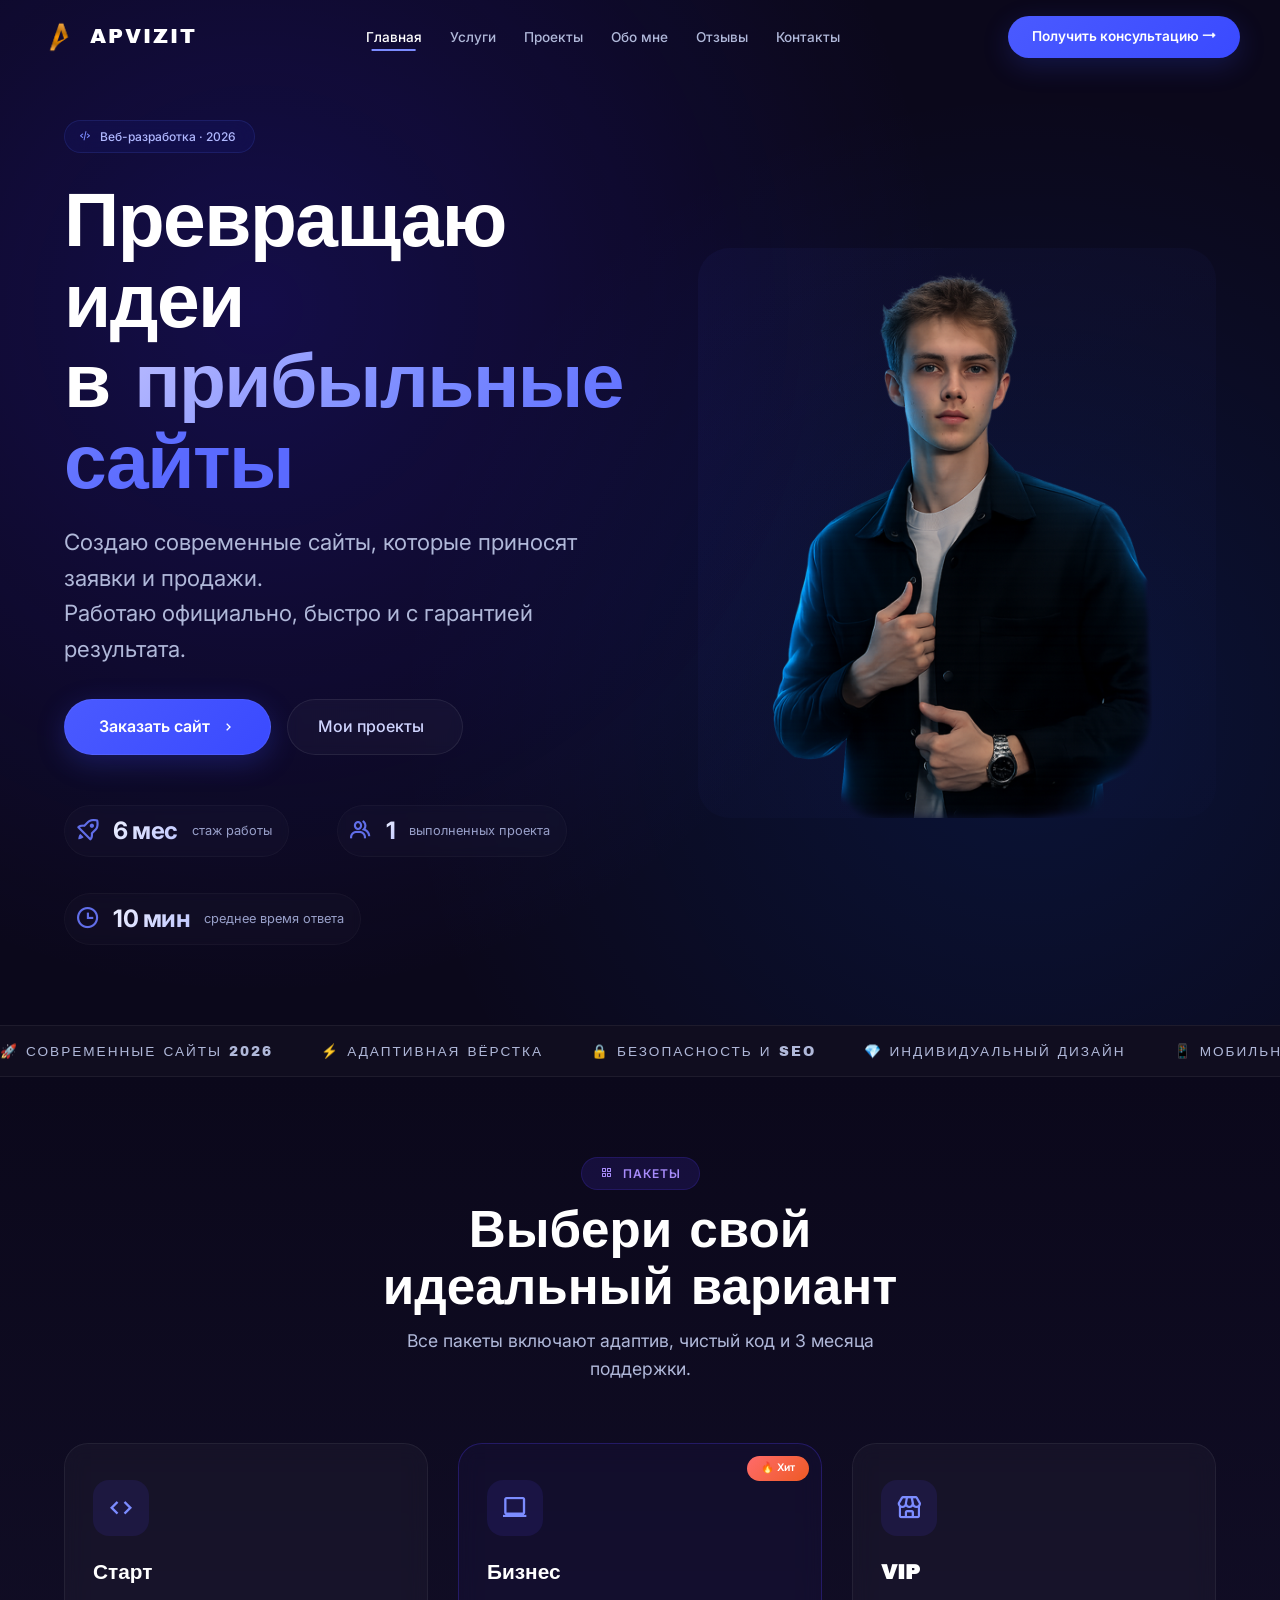
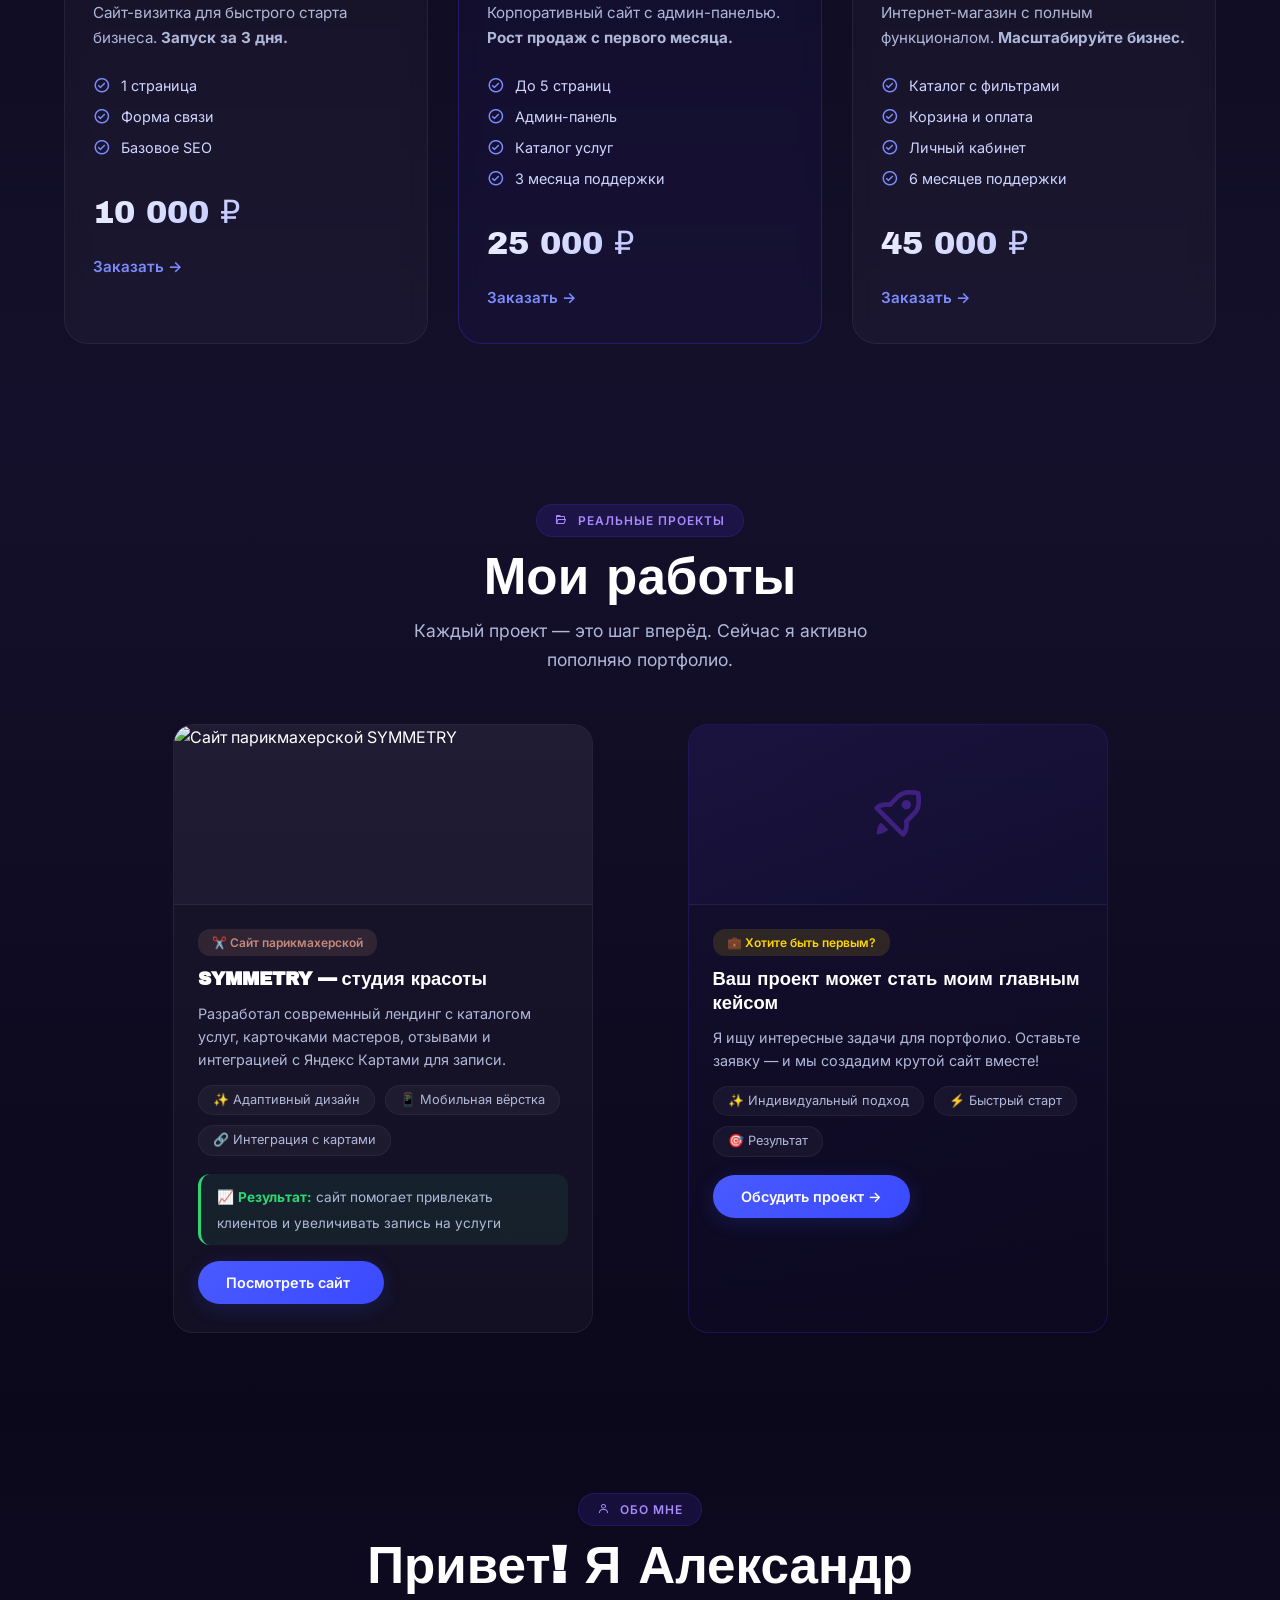
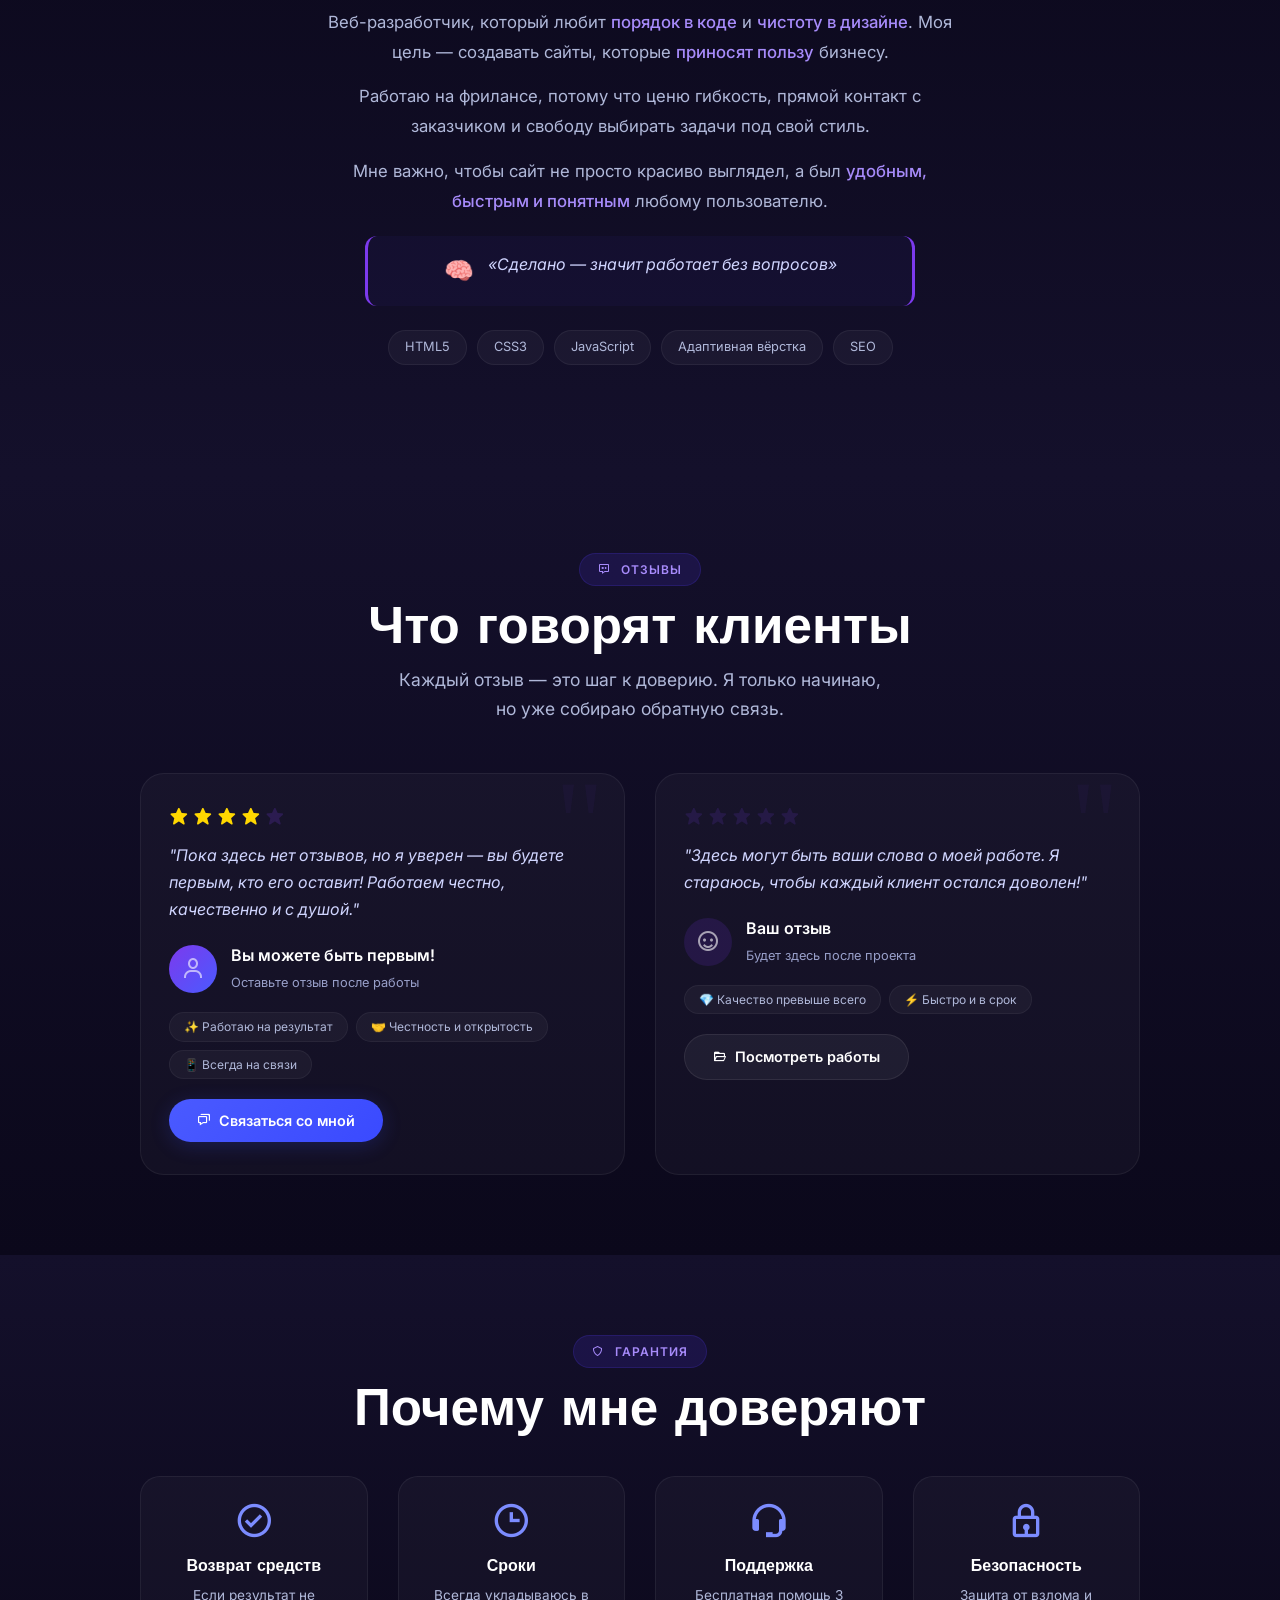
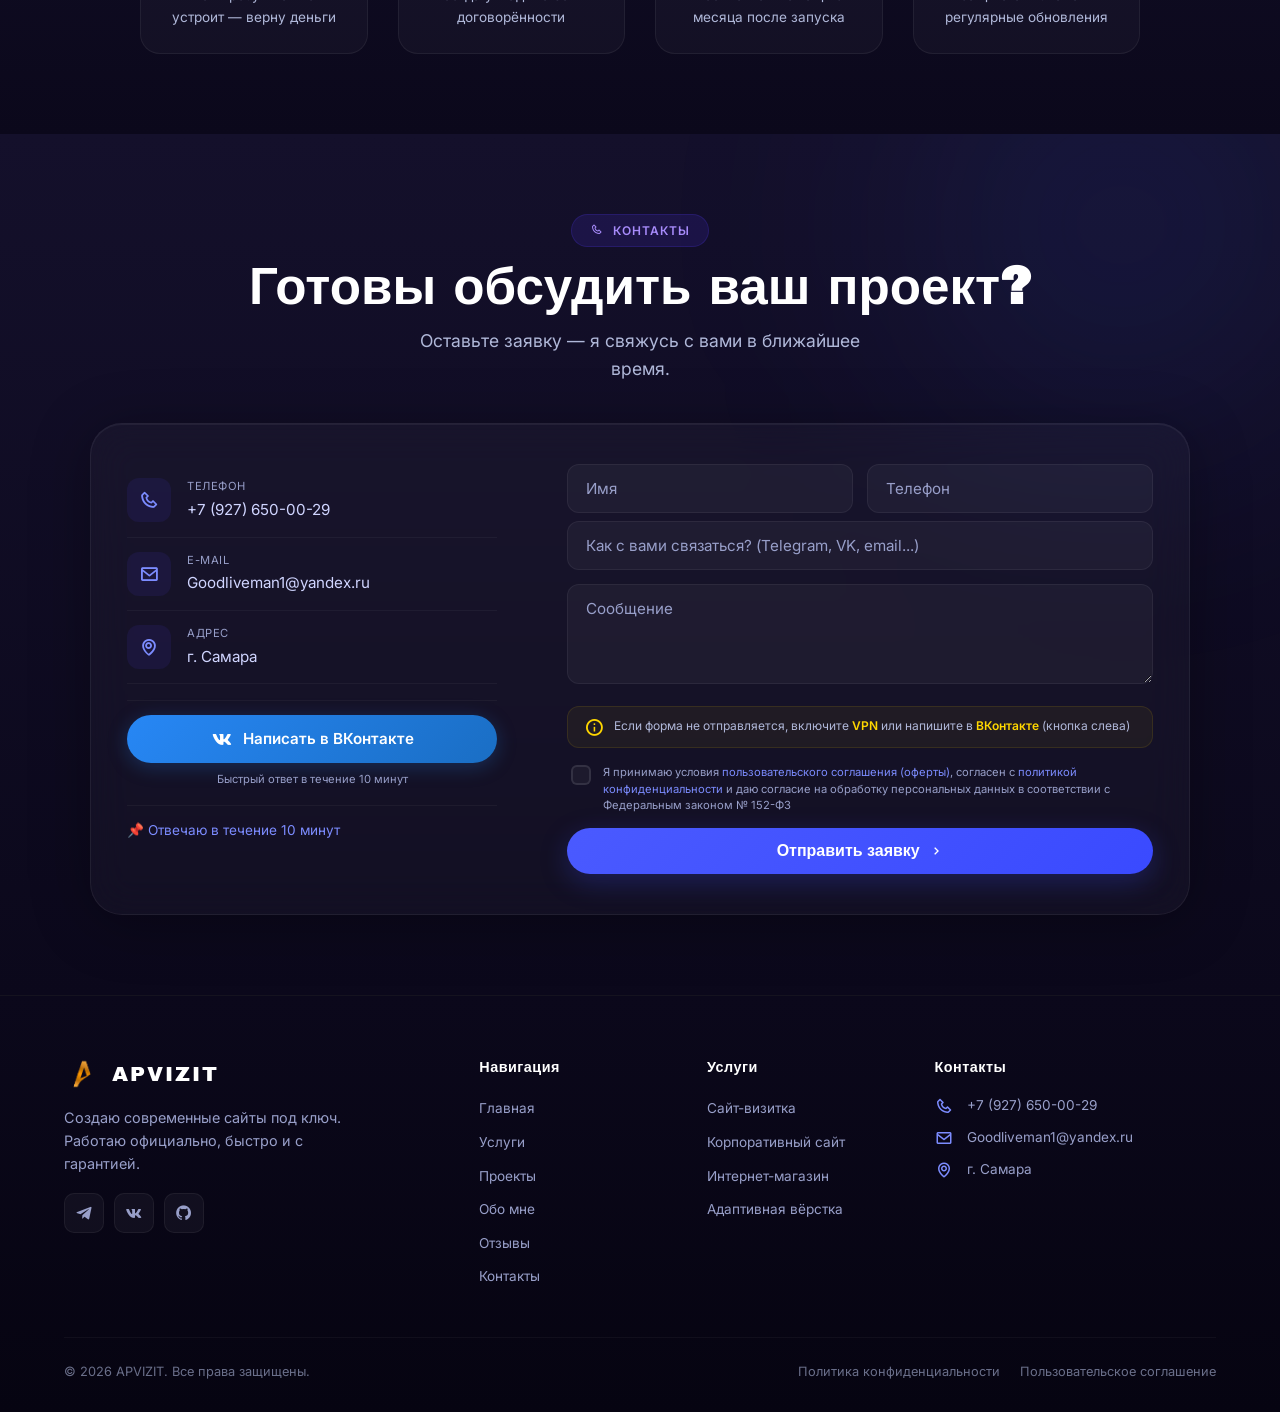
==== commit 5036192f: "Update index.html" ====
--- a/index.html
+++ b/index.html
@@ -14,12 +14,6 @@
     <link rel="icon" href="logoappp.png" type="image/x-icon">
 </head>
 <body>
-
-    <!-- ПРЕЛОАДЕР -->
-    <div class="preloader">
-        <div class="preloader-ring"></div>
-        <div class="preloader-text">ЗАГРУЗКА...</div>
-    </div>
 
     <!-- ХЕДЕР -->
     <header>
--- a/style.css
+++ b/style.css
@@ -1,180 +1,209 @@
 * {
+    margin: 0;
     padding: 0;
-    margin: 0;
     box-sizing: border-box;
 }
 
+:root {
+    --bg-primary: #0b081b;
+    --bg-secondary: #14102b;
+    --accent: #4a5aff;
+    --accent-light: #7c8cff;
+    --text-primary: #ffffff;
+    --text-secondary: #b0b8d9;
+    --glass-bg: rgba(255, 255, 255, 0.03);
+    --glass-border: rgba(255, 255, 255, 0.06);
+    --font-archivo: 'Archivo Black', sans-serif;
+    --font-inter: 'Inter', 'Segoe UI', Arial, sans-serif;
+    --transition: 0.4s cubic-bezier(0.16, 1, 0.3, 1);
+}
+
+html {
+    scroll-behavior: smooth;
+    -webkit-font-smoothing: antialiased;
+}
+
 body {
-    background: #0e0b1c;
-    color: #fff;
-    font-family: "Archivo Black", sans-serif;
-}
-
+    background: var(--bg-primary);
+    color: var(--text-primary);
+    font-family: var(--font-inter);
+    line-height: 1.6;
+    overflow-x: hidden;
+    cursor: auto;
+}
+
+/* ─── ПРЕЛОАДЕР ─── */
+.preloader {
+    position: fixed;
+    inset: 0;
+    z-index: 100000;
+    background: var(--bg-primary);
+    display: flex;
+    align-items: center;
+    justify-content: center;
+    flex-direction: column;
+    gap: 24px;
+    transition: opacity 0.6s ease, visibility 0.6s ease;
+}
+
+.preloader.hidden {
+    opacity: 0;
+    visibility: hidden;
+    pointer-events: none;
+}
+
+.preloader-ring {
+    width: 60px;
+    height: 60px;
+    border-radius: 50%;
+    border: 3px solid rgba(255, 255, 255, 0.05);
+    border-top-color: var(--accent-light);
+    animation: spin 1s linear infinite;
+}
+
+@keyframes spin {
+    to { transform: rotate(360deg); }
+}
+
+.preloader-text {
+    font-family: var(--font-archivo);
+    font-size: 1rem;
+    letter-spacing: 4px;
+    color: var(--text-secondary);
+    animation: pulseText 1.4s ease-in-out infinite;
+}
+
+@keyframes pulseText {
+    0%, 100% { opacity: 0.4; }
+    50% { opacity: 1; }
+}
+
+/* ─── ХЕДЕР ─── */
 header {
+    position: fixed;
+    top: 0;
+    left: 0;
+    right: 0;
+    z-index: 1000;
     display: flex;
     align-items: center;
     justify-content: space-between;
+    padding: 16px 40px;
     background: transparent;
-    padding: 16px 32px;
-    flex-wrap: wrap;
-    gap: 16px;
-    box-shadow: 0 4px 8px rgba(0, 0, 0, 0.2);
+    transition: var(--transition);
+    backdrop-filter: none;
+    -webkit-backdrop-filter: none;
+}
+
+header.scrolled {
+    background: rgba(11, 8, 27, 0.85);
+    backdrop-filter: blur(20px);
+    -webkit-backdrop-filter: blur(20px);
+    border-bottom: 1px solid var(--glass-border);
 }
 
 .logo-block {
     display: flex;
     align-items: center;
     gap: 12px;
+    text-decoration: none;
 }
 
 .logo-img {
-    height: 40px;
+    height: 38px;
     width: auto;
 }
 
 .logo-text {
-    font-size: 24px;
-    font-weight: 900;
+    font-family: var(--font-archivo);
+    font-size: 1.3rem;
     letter-spacing: 2px;
     color: #fff;
 }
 
 .nav-links {
     display: flex;
-    gap: 24px;
-    flex-wrap: wrap;
+    gap: 28px;
+    list-style: none;
 }
 
 .nav-links a {
-    color: #ccc;
+    color: var(--text-secondary);
     text-decoration: none;
-    font-family: 'Segoe UI', Arial, sans-serif;
-    font-size: 15px;
+    font-size: 0.85rem;
     font-weight: 500;
-    display: inline-block;
     position: relative;
-    padding-bottom: 12px;
-    transition: color 0.3s ease;
+    padding: 4px 0;
+    transition: color 0.3s;
 }
 
 .nav-links a::after {
     content: '';
     position: absolute;
-    bottom: 0;
+    bottom: -2px;
     left: 50%;
     transform: translateX(-50%);
-    width: 60%;
-    height: 4px;
-    background: rgba(255, 255, 255, 0.0);
-    border-radius: 4px;
-    transition: background 0.3s ease, width 0.3s ease;
-}
-
-.nav-links a:hover::after {
-    background: rgba(100, 100, 100, 0.127);
+    width: 0;
+    height: 2px;
+    background: var(--accent-light);
+    transition: width 0.3s ease;
+}
+
+.nav-links a:hover::after,
+.nav-links a.active::after {
     width: 80%;
 }
 
-.nav-links a::before {
-    content: '';
-    position: absolute;
-    bottom: -1px;
-    left: 50%;
-    transform: translateX(-50%);
-    width: 6px;
-    height: 6px;
-    background: #8c00ff;
-    border-radius: 50%;
-    opacity: 0;
-    transition: opacity 0.3s ease;
-    z-index: 1;
-}
-
-.nav-links a:hover::before {
-    opacity: 1;
+.nav-links a:hover,
+.nav-links a.active {
+    color: #fff;
 }
 
 .btn-cons {
-    background: #523aed;
+    background: linear-gradient(135deg, var(--accent), #3a4aff);
     color: #fff;
-    padding: 10px 20px;
-    border-radius: 8px;
+    padding: 10px 24px;
+    border-radius: 60px;
     text-decoration: none;
-    font-family: 'Segoe UI', Arial, sans-serif;
-    font-size: 15px;
     font-weight: 600;
-    transition: background 0.2s;
+    font-size: 0.85rem;
+    transition: var(--transition);
+    box-shadow: 0 8px 28px rgba(60, 80, 255, 0.2);
+    border: none;
+    cursor: pointer;
 }
 
 .btn-cons:hover {
-    background: #5428d9;
-}
-
-.nav-links .nav-link.active {
-    color: #a78bfa;
-}
-
-.nav-links .nav-link.active::after {
-    background: rgba(82, 58, 237, 0.4);
-    width: 80%;
-}
-
-.nav-links .nav-link.active::before {
-    opacity: 1;
-}
-
-/* ═══ HERO-СЕКЦИЯ ═══ */
-
+    transform: translateY(-2px);
+    box-shadow: 0 12px 40px rgba(60, 80, 255, 0.35);
+}
+
+/* ─── HERO ─── */
 .hero-section {
     position: relative;
+    min-height: 100vh;
     display: flex;
     align-items: center;
     justify-content: space-between;
-    min-height: 100vh;
-    padding: 80px 5% 60px;
-    background: radial-gradient(circle at 20% 30%, rgba(56, 34, 255, 0.20) 0%, transparent 55%),
-                radial-gradient(circle at 80% 70%, rgba(0, 102, 255, 0.12) 0%, transparent 50%),
-                linear-gradient(145deg, #0b081b 0%, #14102b 100%);
+    padding: 120px 5% 80px;
     overflow: hidden;
     isolation: isolate;
 }
 
-.hero-section::before {
-    content: '';
+.hero-section .bg-glow {
     position: absolute;
-    top: 10%;
-    left: 0%;
-    width: 70%;
-    height: 90%;
-    background: radial-gradient(ellipse at 30% 50%, rgba(40, 80, 255, 0.35) 0%, rgba(0, 30, 200, 0.08) 60%, transparent 80%);
-    filter: blur(80px);
+    inset: 0;
     z-index: 0;
+    background: radial-gradient(circle at 20% 30%, rgba(56, 34, 255, 0.20) 0%, transparent 55%),
+                radial-gradient(circle at 80% 70%, rgba(0, 102, 255, 0.12) 0%, transparent 50%);
     pointer-events: none;
-    animation: glowPulse 6s ease-in-out infinite alternate;
-}
-
-.hero-section::after {
-    content: '';
+}
+
+.hero-section canvas#particles {
     position: absolute;
-    bottom: 5%;
-    right: 0%;
-    width: 50%;
-    height: 60%;
-    background: radial-gradient(ellipse at 70% 80%, rgba(0, 100, 255, 0.25) 0%, transparent 70%);
-    filter: blur(100px);
-    z-index: 0;
+    inset: 0;
+    z-index: 1;
     pointer-events: none;
-    animation: glowPulse2 8s ease-in-out infinite alternate;
-}
-
-@keyframes glowPulse {
-    0% { opacity: 0.6; transform: scale(1); }
-    100% { opacity: 1; transform: scale(1.08); }
-}
-
-@keyframes glowPulse2 {
-    0% { opacity: 0.4; transform: scale(1) translateX(0); }
-    100% { opacity: 0.8; transform: scale(1.2) translateX(-20px); }
 }
 
 .hero-content {
@@ -182,7 +211,6 @@
     z-index: 2;
     flex: 1 1 50%;
     max-width: 680px;
-    animation: fadeSlideUp 0.9s cubic-bezier(0.16, 1, 0.3, 1) forwards;
 }
 
 .glass-badge {
@@ -191,35 +219,30 @@
     backdrop-filter: blur(12px);
     -webkit-backdrop-filter: blur(12px);
     border: 1px solid rgba(255, 255, 255, 0.08);
-    box-shadow: 0 8px 24px rgba(0, 0, 0, 0.2);
     padding: 6px 18px 6px 14px;
     border-radius: 40px;
-    font-family: 'Segoe UI', Arial, sans-serif;
-    font-size: 0.8rem;
+    font-size: 0.75rem;
     font-weight: 500;
-    letter-spacing: 0.3px;
     color: #b0b8ff;
     margin-bottom: 28px;
     background: rgba(40, 60, 255, 0.08);
     border-color: rgba(80, 120, 255, 0.15);
-    transition: 0.3s;
 }
 
 .glass-badge i {
     margin-right: 6px;
-    font-size: 0.9rem;
-    color: #7c8cff;
+    color: var(--accent-light);
 }
 
 .hero-title {
-    font-family: 'Archivo Black', sans-serif;
+    font-family: var(--font-archivo);
     font-size: clamp(2.8rem, 8vw, 4.8rem);
     line-height: 1.05;
     letter-spacing: -0.02em;
     margin-bottom: 0.2rem;
 }
 
-.hero-title .gradient-text {
+.gradient-text {
     background: linear-gradient(135deg, #b8baff 0%, #7c8cff 40%, #5a6aff 80%);
     -webkit-background-clip: text;
     -webkit-text-fill-color: transparent;
@@ -227,14 +250,12 @@
 }
 
 .hero-sub {
-    font-family: 'Segoe UI', Arial, sans-serif;
     font-size: clamp(1.1rem, 2vw, 1.4rem);
-    color: #b0b8d9;
+    color: var(--text-secondary);
     font-weight: 400;
     line-height: 1.6;
     margin: 20px 0 32px;
     max-width: 520px;
-    opacity: 0.85;
 }
 
 .btn-group {
@@ -253,15 +274,12 @@
     color: #fff;
     padding: 14px 34px;
     border-radius: 60px;
-    font-family: 'Segoe UI', Arial, sans-serif;
     font-weight: 600;
     font-size: 1rem;
     text-decoration: none;
     border: none;
     box-shadow: 0 8px 28px rgba(60, 80, 255, 0.25);
-    transition: all 0.25s ease;
-    letter-spacing: 0.3px;
-    backdrop-filter: blur(4px);
+    transition: var(--transition);
     border: 1px solid rgba(255, 255, 255, 0.06);
 }
 
@@ -282,12 +300,10 @@
     color: #d0d5ff;
     padding: 14px 30px;
     border-radius: 60px;
-    font-family: 'Segoe UI', Arial, sans-serif;
     font-weight: 500;
     font-size: 1rem;
     text-decoration: none;
-    transition: all 0.25s ease;
-    box-shadow: 0 4px 16px rgba(0, 0, 0, 0.1);
+    transition: var(--transition);
 }
 
 .btn-secondary:hover {
@@ -338,7 +354,6 @@
 }
 
 .stat-label {
-    font-family: 'Segoe UI', Arial, sans-serif;
     font-size: 0.8rem;
     font-weight: 400;
     color: #989fc9;
@@ -352,9 +367,6 @@
     display: flex;
     justify-content: center;
     align-items: center;
-    animation: fadeSlideUp 0.9s 0.15s cubic-bezier(0.16, 1, 0.3, 1) forwards;
-    opacity: 0;
-    animation-fill-mode: forwards;
 }
 
 .hero-image-wrapper {
@@ -362,17 +374,9 @@
     width: 100%;
     max-width: 540px;
     aspect-ratio: 1/1.1;
-    display: flex;
-    align-items: center;
-    justify-content: center;
     overflow: hidden;
-}
-
-.hero-image-wrapper::after {
-    content: '';
-    position: absolute;
-    inset: 0;
-    pointer-events: none;
+    border-radius: 32px;
+    background: linear-gradient(145deg, rgba(74, 90, 255, 0.05), rgba(74, 90, 255, 0.01));
 }
 
 .hero-image-placeholder {
@@ -385,100 +389,86 @@
     background-position: center;
 }
 
-@keyframes fadeSlideUp {
-    0% { opacity: 0; transform: translateY(30px); }
-    100% { opacity: 1; transform: translateY(0); }
-}
-
-/* ═══ СЕКЦИЯ УСЛУГ ═══ */
-
-.services-section {
-    padding: 80px 5% 60px;
-    background: linear-gradient(180deg, #0b081b 0%, #14102b 100%);
-}
-
-.services-header {
-    text-align: center;
-    margin-bottom: 60px;
-}
-
-.services-badge {
+/* ─── БЕГУЩАЯ СТРОКА ─── */
+.marquee {
+    background: rgba(255, 255, 255, 0.02);
+    border-top: 1px solid var(--glass-border);
+    border-bottom: 1px solid var(--glass-border);
+    padding: 12px 0;
+    overflow: hidden;
+    white-space: nowrap;
+    position: relative;
+    z-index: 2;
+}
+
+.marquee-track {
+    display: inline-flex;
+    gap: 48px;
+    animation: marquee 25s linear infinite;
+}
+
+.marquee-track span {
+    font-family: var(--font-archivo);
+    font-size: 0.85rem;
+    letter-spacing: 2px;
+    color: var(--text-secondary);
+    text-transform: uppercase;
+}
+
+.marquee-track .highlight {
+    color: var(--accent-light);
+}
+
+@keyframes marquee {
+    0% { transform: translateX(0); }
+    100% { transform: translateX(-50%); }
+}
+
+/* ─── ОБЩИЕ СТИЛИ ДЛЯ СЕКЦИЙ ─── */
+section {
+    padding: 80px 5%;
+    position: relative;
+}
+
+.section-badge {
     display: inline-block;
     background: rgba(82, 58, 237, 0.15);
     color: #a78bfa;
     padding: 6px 18px;
     border-radius: 20px;
-    font-family: 'Segoe UI', Arial, sans-serif;
-    font-size: 0.8rem;
+    font-size: 0.75rem;
     font-weight: 600;
     letter-spacing: 1px;
     border: 1px solid rgba(82, 58, 237, 0.2);
-    margin-bottom: 16px;
-}
-
-.services-badge i {
+    margin-bottom: 12px;
+}
+
+.section-badge i {
     margin-right: 6px;
 }
 
-.services-header h2 {
-    font-family: 'Archivo Black', sans-serif;
+.section-title {
+    font-family: var(--font-archivo);
     font-size: clamp(2rem, 5vw, 3.2rem);
     line-height: 1.1;
     margin-bottom: 12px;
 }
 
-.services-header h2 br {
-    display: block;
-}
-
-.services-subtitle {
-    font-family: 'Segoe UI', Arial, sans-serif;
+.section-subtitle {
     font-size: 1.1rem;
-    color: #b0b8d9;
+    color: var(--text-secondary);
     max-width: 500px;
     margin: 0 auto;
 }
 
-.prise {
-    display: flex;
-    align-items: center;
-    font-size: 36px;
-    margin-bottom: 16px;
-}
-
-.price-wrapper {
-    display: flex;
-    align-items: center;
-    gap: 12px;
-    flex-wrap: wrap;
-    margin-bottom: 16px;
-}
-
-.price-old {
-    font-family: 'Segoe UI', Arial, sans-serif;
-    font-size: 1.2rem;
-    color: #989fc9;
-    text-decoration: line-through;
-}
-
-/*
-.price-new {
-    font-family: 'Archivo Black', sans-serif;
-    font-size: 2rem;
-    color: #2ed573;
-    font-weight: 700;
-}
- */
-
-.price-badge {
-    background: linear-gradient(135deg, #ff6b6b, #ee5a24);
-    color: #fff;
-    padding: 2px 12px;
-    border-radius: 20px;
-    font-family: 'Segoe UI', Arial, sans-serif;
-    font-size: 0.7rem;
-    font-weight: 700;
-    text-transform: uppercase;
+/* ─── УСЛУГИ (ПАКЕТЫ) ─── */
+.services-section {
+    background: linear-gradient(180deg, #0b081b 0%, #14102b 100%);
+}
+
+.services-header {
+    text-align: center;
+    margin-bottom: 60px;
 }
 
 .services-grid {
@@ -490,38 +480,21 @@
 }
 
 .service-card {
-    background: rgba(255, 255, 255, 0.03);
+    background: var(--glass-bg);
     backdrop-filter: blur(10px);
     -webkit-backdrop-filter: blur(10px);
-    border: 1px solid rgba(255, 255, 255, 0.06);
+    border: 1px solid var(--glass-border);
     border-radius: 24px;
     padding: 36px 28px 32px;
-    transition: all 0.4s cubic-bezier(0.16, 1, 0.3, 1);
+    transition: var(--transition);
     position: relative;
     overflow: hidden;
-}
-
-.service-card::before {
-    content: '';
-    position: absolute;
-    top: 0;
-    left: 0;
-    right: 0;
-    bottom: 0;
-    background: radial-gradient(circle at 30% 20%, rgba(82, 58, 237, 0.05), transparent 70%);
-    opacity: 0;
-    transition: opacity 0.4s;
-    pointer-events: none;
 }
 
 .service-card:hover {
     transform: translateY(-6px);
     border-color: rgba(82, 58, 237, 0.2);
     box-shadow: 0 20px 60px rgba(0, 0, 0, 0.3);
-}
-
-.service-card:hover::before {
-    opacity: 1;
 }
 
 .service-card.popular {
@@ -537,8 +510,7 @@
     color: #fff;
     padding: 4px 14px;
     border-radius: 20px;
-    font-family: 'Segoe UI', Arial, sans-serif;
-    font-size: 0.7rem;
+    font-size: 0.65rem;
     font-weight: 600;
 }
 
@@ -551,28 +523,22 @@
     align-items: center;
     justify-content: center;
     margin-bottom: 20px;
-    transition: 0.3s;
-}
-
-.service-card:hover .card-icon {
-    background: rgba(82, 58, 237, 0.2);
 }
 
 .card-icon i {
     font-size: 28px;
-    color: #7c8cff;
+    color: var(--accent-light);
 }
 
 .service-card h3 {
-    font-family: 'Archivo Black', sans-serif;
+    font-family: var(--font-archivo);
     font-size: 1.3rem;
     margin-bottom: 12px;
 }
 
 .service-card p {
-    font-family: 'Segoe UI', Arial, sans-serif;
     font-size: 0.95rem;
-    color: #b0b8d9;
+    color: var(--text-secondary);
     line-height: 1.6;
     margin-bottom: 20px;
 }
@@ -583,7 +549,6 @@
 }
 
 .service-features li {
-    font-family: 'Segoe UI', Arial, sans-serif;
     font-size: 0.9rem;
     color: #d0d5ff;
     display: flex;
@@ -593,20 +558,52 @@
 }
 
 .service-features i {
-    color: #7c8cff;
+    color: var(--accent-light);
     font-size: 1.1rem;
+}
+
+.price-wrapper {
+    display: flex;
+    align-items: center;
+    gap: 12px;
+    flex-wrap: wrap;
+    margin-bottom: 16px;
+}
+
+.prise {
+    font-family: var(--font-archivo);
+    font-size: 2rem;
+    background: linear-gradient(135deg, #f0f2ff, #bcc4ff);
+    -webkit-background-clip: text;
+    -webkit-text-fill-color: transparent;
+    background-clip: text;
+}
+
+.price-old {
+    font-size: 1rem;
+    color: #989fc9;
+    text-decoration: line-through;
+}
+
+.price-badge {
+    background: linear-gradient(135deg, #ff6b6b, #ee5a24);
+    color: #fff;
+    padding: 2px 12px;
+    border-radius: 20px;
+    font-size: 0.65rem;
+    font-weight: 700;
+    text-transform: uppercase;
 }
 
 .service-link {
     display: inline-flex;
     align-items: center;
     gap: 6px;
-    color: #7c8cff;
+    color: var(--accent-light);
     text-decoration: none;
-    font-family: 'Segoe UI', Arial, sans-serif;
     font-weight: 600;
     font-size: 0.95rem;
-    transition: all 0.3s;
+    transition: var(--transition);
 }
 
 .service-link:hover {
@@ -614,10 +611,8 @@
     color: #a78bfa;
 }
 
-/* ═══ СЕКЦИЯ КЕЙСОВ ═══ */
-
+/* ─── КЕЙСЫ (ОБНОВЛЁННЫЙ БЛОК) ─── */
 .cases-section {
-    padding: 80px 5% 60px;
     background: linear-gradient(180deg, #14102b 0%, #0b081b 100%);
 }
 
@@ -626,52 +621,23 @@
     margin-bottom: 50px;
 }
 
-.cases-badge {
-    display: inline-block;
-    background: rgba(82, 58, 237, 0.15);
-    color: #a78bfa;
-    padding: 6px 18px;
-    border-radius: 20px;
-    font-family: 'Segoe UI', Arial, sans-serif;
-    font-size: 0.8rem;
-    font-weight: 600;
-    letter-spacing: 1px;
-    border: 1px solid rgba(82, 58, 237, 0.2);
-    margin-bottom: 12px;
-}
-
-.cases-badge i {
-    margin-right: 6px;
-}
-
-.cases-header h2 {
-    font-family: 'Archivo Black', sans-serif;
-    font-size: clamp(2rem, 5vw, 3.2rem);
-    margin-bottom: 8px;
-}
-
-.cases-subtitle {
-    font-family: 'Segoe UI', Arial, sans-serif;
-    font-size: 1.1rem;
-    color: #b0b8d9;
-    max-width: 500px;
-    margin: 0 auto;
-}
-
 .cases-grid {
     display: grid;
-    grid-template-columns: repeat(auto-fit, minmax(300px, 1fr));
+    grid-template-columns: repeat(auto-fit, minmax(320px, 1fr));
     gap: 30px;
-    max-width: 1200px;
+    max-width: 1000px;
     margin: 0 auto;
+    justify-items: center;
 }
 
 .case-card {
-    background: rgba(255, 255, 255, 0.03);
-    border: 1px solid rgba(255, 255, 255, 0.06);
+    background: var(--glass-bg);
+    border: 1px solid var(--glass-border);
     border-radius: 20px;
     overflow: hidden;
-    transition: all 0.4s ease;
+    transition: var(--transition);
+    width: 100%;
+    max-width: 420px;
 }
 
 .case-card:hover {
@@ -681,12 +647,12 @@
 }
 
 .case-image {
-    height: 200px;
+    height: 180px;
     background: rgba(255, 255, 255, 0.03);
     display: flex;
     align-items: center;
     justify-content: center;
-    border-bottom: 1px solid rgba(255, 255, 255, 0.05);
+    border-bottom: 1px solid var(--glass-border);
 }
 
 .case-image.placeholder {
@@ -694,6 +660,7 @@
 }
 
 .case-image i {
+    
     font-size: 48px;
     color: rgba(124, 58, 237, 0.3);
 }
@@ -704,7 +671,6 @@
 
 .case-status {
     display: inline-block;
-    font-family: 'Segoe UI', Arial, sans-serif;
     font-size: 0.75rem;
     font-weight: 600;
     padding: 4px 14px;
@@ -715,16 +681,15 @@
 }
 
 .case-card h3 {
-    font-family: 'Archivo Black', sans-serif;
+    font-family: var(--font-archivo);
     font-size: 1.15rem;
     margin-bottom: 10px;
     line-height: 1.3;
 }
 
 .case-card p {
-    font-family: 'Segoe UI', Arial, sans-serif;
     font-size: 0.9rem;
-    color: #b0b8d9;
+    color: var(--text-secondary);
     line-height: 1.6;
     margin-bottom: 14px;
 }
@@ -733,12 +698,11 @@
     display: inline-flex;
     align-items: center;
     gap: 6px;
-    color: #7c8cff;
+    color: var(--accent-light);
     text-decoration: none;
-    font-family: 'Segoe UI', Arial, sans-serif;
     font-weight: 500;
     font-size: 0.9rem;
-    transition: all 0.3s;
+    transition: var(--transition);
 }
 
 .case-link:hover {
@@ -781,12 +745,6 @@
     50% { transform: translateY(-8px); }
 }
 
-.invite-card .case-status {
-    background: rgba(255, 215, 0, 0.15);
-    color: #ffd700;
-    font-size: 0.8rem;
-}
-
 .offer-benefits {
     display: flex;
     flex-wrap: wrap;
@@ -795,19 +753,16 @@
 }
 
 .offer-benefits span {
-    font-family: 'Segoe UI', Arial, sans-serif;
     font-size: 0.8rem;
-    color: #b0b8d9;
+    color: var(--text-secondary);
     background: rgba(255, 255, 255, 0.04);
     padding: 4px 14px;
     border-radius: 20px;
     border: 1px solid rgba(255, 255, 255, 0.05);
 }
 
-/* ═══ СЕКЦИЯ ОБО МНЕ ═══ */
-
+/* ─── ОБО МНЕ ─── */
 .about-section {
-    padding: 80px 5% 60px;
     background: linear-gradient(180deg, #0b081b 0%, #14102b 100%);
 }
 
@@ -825,35 +780,9 @@
     max-width: 700px;
 }
 
-.about-badge {
-    display: inline-block;
-    background: rgba(82, 58, 237, 0.15);
-    color: #a78bfa;
-    padding: 6px 18px;
-    border-radius: 20px;
-    font-family: 'Segoe UI', Arial, sans-serif;
-    font-size: 0.8rem;
-    font-weight: 600;
-    letter-spacing: 1px;
-    border: 1px solid rgba(82, 58, 237, 0.2);
-    margin-bottom: 16px;
-}
-
-.about-badge i {
-    margin-right: 6px;
-}
-
-.about-content h2 {
-    font-family: 'Archivo Black', sans-serif;
-    font-size: clamp(2rem, 4vw, 2.8rem);
-    margin-bottom: 20px;
-    line-height: 1.1;
-}
-
 .about-text {
-    font-family: 'Segoe UI', Arial, sans-serif;
     font-size: 1.05rem;
-    color: #b0b8d9;
+    color: var(--text-secondary);
     line-height: 1.8;
     margin-bottom: 14px;
     max-width: 650px;
@@ -886,7 +815,6 @@
 }
 
 .about-principle p {
-    font-family: 'Segoe UI', Arial, sans-serif;
     font-size: 1rem;
     font-style: italic;
     color: #d0d5ff;
@@ -903,14 +831,13 @@
 }
 
 .about-skills span {
-    font-family: 'Segoe UI', Arial, sans-serif;
     font-size: 0.8rem;
-    color: #b0b8d9;
+    color: var(--text-secondary);
     background: rgba(255, 255, 255, 0.04);
     padding: 6px 16px;
     border-radius: 20px;
     border: 1px solid rgba(255, 255, 255, 0.06);
-    transition: all 0.3s;
+    transition: 0.3s;
 }
 
 .about-skills span:hover {
@@ -919,48 +846,14 @@
     color: #a78bfa;
 }
 
-/* ═══ СЕКЦИЯ ОТЗЫВЫ ═══ */
-
+/* ─── ОТЗЫВЫ ─── */
 .reviews-section {
-    padding: 80px 5% 60px;
     background: linear-gradient(180deg, #14102b 0%, #0b081b 100%);
 }
 
 .reviews-header {
     text-align: center;
     margin-bottom: 50px;
-}
-
-.reviews-badge {
-    display: inline-block;
-    background: rgba(82, 58, 237, 0.15);
-    color: #a78bfa;
-    padding: 6px 18px;
-    border-radius: 20px;
-    font-family: 'Segoe UI', Arial, sans-serif;
-    font-size: 0.8rem;
-    font-weight: 600;
-    letter-spacing: 1px;
-    border: 1px solid rgba(82, 58, 237, 0.2);
-    margin-bottom: 12px;
-}
-
-.reviews-badge i {
-    margin-right: 6px;
-}
-
-.reviews-header h2 {
-    font-family: 'Archivo Black', sans-serif;
-    font-size: clamp(2rem, 5vw, 3.2rem);
-    margin-bottom: 8px;
-}
-
-.reviews-subtitle {
-    font-family: 'Segoe UI', Arial, sans-serif;
-    font-size: 1.1rem;
-    color: #b0b8d9;
-    max-width: 500px;
-    margin: 0 auto;
 }
 
 .reviews-grid {
@@ -972,11 +865,11 @@
 }
 
 .review-card {
-    background: rgba(255, 255, 255, 0.03);
-    border: 1px solid rgba(255, 255, 255, 0.06);
+    background: var(--glass-bg);
+    border: 1px solid var(--glass-border);
     border-radius: 24px;
     padding: 32px 28px;
-    transition: all 0.4s ease;
+    transition: var(--transition);
     position: relative;
     overflow: hidden;
 }
@@ -998,15 +891,6 @@
     box-shadow: 0 20px 60px rgba(0, 0, 0, 0.3);
 }
 
-.invite-review {
-    border-color: rgba(82, 58, 237, 0.15) !important;
-    background: linear-gradient(145deg, rgba(82, 58, 237, 0.05), rgba(82, 58, 237, 0.02)) !important;
-}
-
-.invite-review.secondary {
-    border-color: rgba(255, 255, 255, 0.04) !important;
-}
-
 .review-stars {
     display: flex;
     gap: 4px;
@@ -1019,7 +903,6 @@
 }
 
 .review-text {
-    font-family: 'Segoe UI', Arial, sans-serif;
     font-size: 1rem;
     color: #d0d5ff;
     line-height: 1.7;
@@ -1051,14 +934,12 @@
 }
 
 .review-author h4 {
-    font-family: 'Segoe UI', Arial, sans-serif;
     font-size: 1rem;
     font-weight: 600;
     color: #fff;
 }
 
 .review-author span {
-    font-family: 'Segoe UI', Arial, sans-serif;
     font-size: 0.8rem;
     color: #989fc9;
 }
@@ -1071,9 +952,8 @@
 }
 
 .review-offer span {
-    font-family: 'Segoe UI', Arial, sans-serif;
     font-size: 0.75rem;
-    color: #b0b8d9;
+    color: var(--text-secondary);
     background: rgba(255, 255, 255, 0.04);
     padding: 4px 14px;
     border-radius: 20px;
@@ -1089,11 +969,10 @@
     padding: 10px 28px;
     border-radius: 30px;
     text-decoration: none;
-    font-family: 'Segoe UI', Arial, sans-serif;
     font-weight: 600;
     font-size: 0.9rem;
     box-shadow: 0 4px 20px rgba(60, 80, 255, 0.2);
-    transition: all 0.3s;
+    transition: var(--transition);
     width: fit-content;
 }
 
@@ -1112,17 +991,141 @@
 .review-btn.secondary:hover {
     background: rgba(255, 255, 255, 0.08);
     border-color: rgba(255, 255, 255, 0.15);
+}
+
+/* ─── КАЛЬКУЛЯТОР ─── */
+.calculator-section {
+    background: linear-gradient(180deg, #0b081b 0%, #14102b 100%);
+}
+
+.calculator-container {
+    max-width: 800px;
+    margin: 0 auto;
+    background: var(--glass-bg);
+    backdrop-filter: blur(16px);
+    -webkit-backdrop-filter: blur(16px);
+    border: 1px solid var(--glass-border);
+    border-radius: 32px;
+    padding: 40px 48px;
+}
+
+.calculator-container h2 {
+    font-family: var(--font-archivo);
+    font-size: 1.8rem;
+    margin-bottom: 8px;
+}
+
+.calculator-container .sub {
+    color: var(--text-secondary);
+    margin-bottom: 28px;
+}
+
+.calc-group {
+    margin-bottom: 20px;
+}
+
+.calc-group label {
+    display: block;
+    font-weight: 500;
+    font-size: 0.9rem;
+    margin-bottom: 8px;
+    color: #d0d5ff;
+}
+
+.calc-group input[type="range"] {
+    width: 100%;
+    height: 6px;
+    -webkit-appearance: none;
+    appearance: none;
+    background: rgba(255, 255, 255, 0.08);
+    border-radius: 4px;
+    outline: none;
+}
+
+.calc-group input[type="range"]::-webkit-slider-thumb {
+    -webkit-appearance: none;
+    width: 18px;
+    height: 18px;
+    border-radius: 50%;
+    background: var(--accent-light);
+    cursor: pointer;
+    box-shadow: 0 0 20px rgba(74, 90, 255, 0.3);
+}
+
+.calc-value {
+    display: flex;
+    justify-content: space-between;
+    font-size: 0.85rem;
+    color: var(--text-secondary);
+    margin-top: 4px;
+}
+
+.calc-total {
+    margin-top: 24px;
+    padding-top: 20px;
+    border-top: 1px solid var(--glass-border);
+    display: flex;
+    justify-content: space-between;
+    align-items: center;
+    flex-wrap: wrap;
     gap: 12px;
 }
 
-.review-btn i {
-    font-size: 1.1rem;
-}
-
-/* ═══ СЕКЦИЯ КОНТАКТЫ ═══ */
-
+.calc-total .price {
+    font-family: var(--font-archivo);
+    font-size: 2.2rem;
+    background: linear-gradient(135deg, #f0f2ff, #bcc4ff);
+    -webkit-background-clip: text;
+    -webkit-text-fill-color: transparent;
+    background-clip: text;
+}
+
+/* ─── ГАРАНТИЯ ─── */
+.guarantee-section {
+    background: linear-gradient(180deg, #14102b 0%, #0b081b 100%);
+}
+
+.guarantee-grid {
+    display: grid;
+    grid-template-columns: repeat(auto-fit, minmax(220px, 1fr));
+    gap: 30px;
+    max-width: 1000px;
+    margin: 0 auto;
+}
+
+.guarantee-item {
+    text-align: center;
+    padding: 24px;
+    background: var(--glass-bg);
+    border: 1px solid var(--glass-border);
+    border-radius: 20px;
+    transition: var(--transition);
+}
+
+.guarantee-item:hover {
+    border-color: rgba(82, 58, 237, 0.2);
+    transform: translateY(-4px);
+}
+
+.guarantee-item i {
+    font-size: 40px;
+    color: var(--accent-light);
+    margin-bottom: 12px;
+}
+
+.guarantee-item h4 {
+    font-family: var(--font-archivo);
+    font-size: 1rem;
+    margin-bottom: 6px;
+}
+
+.guarantee-item p {
+    font-size: 0.85rem;
+    color: var(--text-secondary);
+}
+
+/* ─── КОНТАКТЫ ─── */
 .contacts-section {
-    padding: 80px 5% 60px;
     background: linear-gradient(180deg, #14102b 0%, #0b081b 100%);
     position: relative;
     overflow: hidden;
@@ -1141,27 +1144,9 @@
     animation: glowFloat1 8s ease-in-out infinite alternate;
 }
 
-.contacts-section::after {
-    content: '';
-    position: absolute;
-    bottom: -30%;
-    left: -15%;
-    width: 600px;
-    height: 600px;
-    background: radial-gradient(circle, rgba(120, 80, 255, 0.10), transparent 60%);
-    filter: blur(120px);
-    pointer-events: none;
-    animation: glowFloat2 10s ease-in-out infinite alternate;
-}
-
 @keyframes glowFloat1 {
     0% { transform: translate(0, 0) scale(1); opacity: 0.5; }
     100% { transform: translate(-30px, 20px) scale(1.1); opacity: 1; }
-}
-
-@keyframes glowFloat2 {
-    0% { transform: translate(0, 0) scale(1); opacity: 0.4; }
-    100% { transform: translate(30px, -20px) scale(1.15); opacity: 0.8; }
 }
 
 .contacts-container {
@@ -1176,90 +1161,19 @@
     margin-bottom: 40px;
 }
 
-.contacts-badge {
-    display: inline-block;
-    background: rgba(82, 58, 237, 0.15);
-    color: #a78bfa;
-    padding: 6px 18px;
-    border-radius: 20px;
-    font-family: 'Segoe UI', Arial, sans-serif;
-    font-size: 0.8rem;
-    font-weight: 600;
-    letter-spacing: 1px;
-    border: 1px solid rgba(82, 58, 237, 0.2);
-    margin-bottom: 12px;
-}
-
-.contacts-badge i {
-    margin-right: 6px;
-}
-
-.contacts-header h2 {
-    font-family: 'Archivo Black', sans-serif;
-    font-size: clamp(2rem, 5vw, 3.2rem);
-    margin-bottom: 12px;
-}
-
-.contacts-subtitle {
-    font-family: 'Segoe UI', Arial, sans-serif;
-    font-size: 1.1rem;
-    color: #b0b8d9;
-    max-width: 500px;
-    margin: 0 auto;
-}
-
 .contacts-glass {
-    background: rgba(255, 255, 255, 0.03);
+    background: var(--glass-bg);
     backdrop-filter: blur(20px);
     -webkit-backdrop-filter: blur(20px);
-    border: 1px solid rgba(255, 255, 255, 0.06);
+    border: 1px solid var(--glass-border);
     border-radius: 32px;
     padding: 40px 36px;
     box-shadow: 0 8px 60px rgba(0, 0, 0, 0.3), inset 0 1px 0 rgba(255, 255, 255, 0.05);
-    transition: all 0.4s ease;
-    position: relative;
-    overflow: hidden;
-}
-
-.contacts-glass::before {
-    content: '';
-    position: absolute;
-    top: -50%;
-    left: -30%;
-    width: 80%;
-    height: 200%;
-    background: linear-gradient(135deg, rgba(255, 255, 255, 0.04) 0%, transparent 40%, transparent 60%, rgba(255, 255, 255, 0.02) 100%);
-    transform: rotate(-15deg);
-    pointer-events: none;
-    animation: shimmer 8s ease-in-out infinite;
-}
-
-@keyframes shimmer {
-    0% { transform: translateX(-20%) rotate(-15deg); }
-    50% { transform: translateX(30%) rotate(-15deg); }
-    100% { transform: translateX(-20%) rotate(-15deg); }
-}
-
-.contacts-glass::after {
-    content: '';
-    position: absolute;
-    top: -20%;
-    right: -20%;
-    width: 50%;
-    height: 140%;
-    background: radial-gradient(ellipse at center, rgba(120, 160, 255, 0.06) 0%, transparent 60%);
-    pointer-events: none;
-    animation: glowPulse 6s ease-in-out infinite alternate;
-}
-
-@keyframes glowPulse {
-    0% { opacity: 0.4; transform: scale(1); }
-    100% { opacity: 1; transform: scale(1.2); }
+    transition: var(--transition);
 }
 
 .contacts-glass:hover {
     border-color: rgba(82, 58, 237, 0.15);
-    box-shadow: 0 12px 80px rgba(0, 0, 0, 0.4), inset 0 1px 0 rgba(255, 255, 255, 0.08);
 }
 
 .contacts-grid {
@@ -1267,8 +1181,6 @@
     grid-template-columns: 1fr 1.5fr;
     gap: 50px;
     align-items: start;
-    position: relative;
-    z-index: 2;
 }
 
 .contacts-info {
@@ -1296,21 +1208,15 @@
     align-items: center;
     justify-content: center;
     flex-shrink: 0;
-    transition: all 0.3s;
-}
-
-.contact-item:hover .contact-icon {
-    background: rgba(82, 58, 237, 0.18);
 }
 
 .contact-icon i {
     font-size: 20px;
-    color: #7c8cff;
+    color: var(--accent-light);
 }
 
 .contact-label {
     display: block;
-    font-family: 'Segoe UI', Arial, sans-serif;
     font-size: 0.7rem;
     color: #989fc9;
     text-transform: uppercase;
@@ -1318,29 +1224,11 @@
 }
 
 .contact-value {
-    font-family: 'Segoe UI', Arial, sans-serif;
     font-size: 0.95rem;
     color: #d0d5ff;
     display: block;
     margin-top: 2px;
 }
-
-.contacts-note {
-    margin-top: 16px;
-    padding-top: 14px;
-    border-top: 1px solid rgba(255, 255, 255, 0.04);
-}
-
-.contacts-note p {
-    font-family: 'Segoe UI', Arial, sans-serif;
-    font-size: 0.85rem;
-    color: #7c8cff;
-    display: flex;
-    align-items: center;
-    gap: 8px;
-}
-
-/* ─── КНОПКА ВК ─── */
 
 .contacts-vk {
     margin-top: 16px;
@@ -1357,10 +1245,9 @@
     padding: 12px 28px;
     border-radius: 60px;
     text-decoration: none;
-    font-family: 'Segoe UI', Arial, sans-serif;
     font-weight: 600;
     font-size: 0.95rem;
-    transition: all 0.3s ease;
+    transition: var(--transition);
     box-shadow: 0 4px 20px rgba(39, 135, 245, 0.25);
     width: 100%;
     justify-content: center;
@@ -1378,14 +1265,76 @@
 
 .vk-hint {
     display: block;
-    font-family: 'Segoe UI', Arial, sans-serif;
     font-size: 0.7rem;
     color: #989fc9;
     text-align: center;
     margin-top: 8px;
 }
 
-/* ─── УВЕДОМЛЕНИЕ О VPN ─── */
+.contacts-note {
+    margin-top: 16px;
+    padding-top: 14px;
+    border-top: 1px solid rgba(255, 255, 255, 0.04);
+}
+
+.contacts-note p {
+    font-size: 0.85rem;
+    color: var(--accent-light);
+    display: flex;
+    align-items: center;
+    gap: 8px;
+}
+
+/* ─── ФОРМА В КОНТАКТАХ ─── */
+.contacts-form {
+    padding: 0;
+}
+
+.contacts-form .form-row {
+    display: grid;
+    grid-template-columns: 1fr 1fr;
+    gap: 14px;
+}
+
+.contacts-form .form-group {
+    margin-bottom: 14px;
+}
+
+.contacts-form .form-group.half {
+    margin-bottom: 8px;
+}
+
+.contacts-form .form-group input,
+.contacts-form .form-group textarea {
+    width: 100%;
+    padding: 14px 18px;
+    background: rgba(255, 255, 255, 0.04);
+    border: 1px solid rgba(255, 255, 255, 0.06);
+    border-radius: 12px;
+    color: #fff;
+    font-family: var(--font-inter);
+    font-size: 0.95rem;
+    transition: var(--transition);
+    outline: none;
+    box-sizing: border-box;
+}
+
+.contacts-form .form-group input::placeholder,
+.contacts-form .form-group textarea::placeholder {
+    color: #989fc9;
+}
+
+.contacts-form .form-group input:focus,
+.contacts-form .form-group textarea:focus {
+    border-color: rgba(82, 58, 237, 0.3);
+    background: rgba(255, 255, 255, 0.06);
+    box-shadow: 0 0 0 3px rgba(82, 58, 237, 0.05);
+}
+
+.contacts-form .form-group textarea {
+    resize: vertical;
+    min-height: 100px;
+}
 
 .form-notice {
     display: flex;
@@ -1405,66 +1354,14 @@
 }
 
 .form-notice span {
-    font-family: 'Segoe UI', Arial, sans-serif;
     font-size: 0.75rem;
-    color: #b0b8d9;
+    color: var(--text-secondary);
     line-height: 1.4;
 }
 
 .form-notice strong {
     color: #ffd700;
     font-weight: 600;
-}
-
-.contacts-form {
-    padding: 0;
-}
-
-.form-row {
-    display: grid;
-    grid-template-columns: 1fr 1fr;
-    gap: 14px;
-}
-
-.form-group {
-    margin-bottom: 14px;
-    margin-top: 16px;
-}
-
-.form-group.half {
-    margin-bottom: 0;
-}
-
-.form-group input,
-.form-group textarea {
-    width: 100%;
-    padding: 14px 18px;
-    background: rgba(255, 255, 255, 0.04);
-    border: 1px solid rgba(255, 255, 255, 0.06);
-    border-radius: 12px;
-    color: #fff;
-    font-family: 'Segoe UI', Arial, sans-serif;
-    font-size: 0.95rem;
-    transition: all 0.3s;
-    outline: none;
-    box-sizing: border-box;
-}
-
-.form-group input::placeholder,
-.form-group textarea::placeholder {
-    color: #989fc9;
-}
-
-.form-group input:focus,
-.form-group textarea:focus {
-    border-color: rgba(82, 58, 237, 0.3);
-    background: rgba(255, 255, 255, 0.06);
-    box-shadow: 0 0 0 3px rgba(82, 58, 237, 0.05);
-}
-
-.form-group textarea {
-    resize: vertical;
-    min-height: 100px;
 }
 
 .submit-btn {
@@ -1476,12 +1373,11 @@
     padding: 14px 34px;
     border-radius: 60px;
     border: none;
-    font-family: 'Segoe UI', Arial, sans-serif;
     font-weight: 600;
     font-size: 1rem;
     cursor: pointer;
     box-shadow: 0 8px 28px rgba(60, 80, 255, 0.25);
-    transition: all 0.3s;
+    transition: var(--transition);
     width: 100%;
     justify-content: center;
 }
@@ -1524,7 +1420,7 @@
     position: relative;
     flex-shrink: 0;
     margin-top: 1px;
-    transition: all 0.3s ease;
+    transition: var(--transition);
 }
 
 .checkbox-label input:checked + .checkmark {
@@ -1543,24 +1439,14 @@
     font-weight: 700;
 }
 
-.checkbox-label input:focus + .checkmark {
-    border-color: rgba(82, 58, 237, 0.3);
-    box-shadow: 0 0 0 3px rgba(82, 58, 237, 0.05);
-}
-
-.checkbox-label:hover .checkmark {
-    border-color: rgba(82, 58, 237, 0.3);
-}
-
 .checkbox-text {
-    font-family: 'Segoe UI', Arial, sans-serif;
     font-size: 0.7rem;
     color: #989fc9;
     line-height: 1.5;
 }
 
 .policy-link {
-    color: #7c8cff;
+    color: var(--accent-light);
     text-decoration: none;
     transition: color 0.3s;
     border-bottom: 1px solid transparent;
@@ -1571,45 +1457,16 @@
     border-bottom-color: rgba(124, 58, 237, 0.2);
 }
 
-/* ═══ ФУТЕР ═══ */
-
+/* ─── ФУТЕР ─── */
 .footer {
     background: linear-gradient(180deg, #0b081b 0%, #060411 100%);
     padding: 60px 5% 30px;
-    position: relative;
-    overflow: hidden;
-    border-top: 1px solid rgba(255, 255, 255, 0.04);
-}
-
-.footer::before {
-    content: '';
-    position: absolute;
-    bottom: -20%;
-    left: -10%;
-    width: 400px;
-    height: 400px;
-    background: radial-gradient(circle, rgba(40, 80, 255, 0.06), transparent 70%);
-    filter: blur(80px);
-    pointer-events: none;
-}
-
-.footer::after {
-    content: '';
-    position: absolute;
-    top: -20%;
-    right: -10%;
-    width: 300px;
-    height: 300px;
-    background: radial-gradient(circle, rgba(100, 60, 255, 0.04), transparent 70%);
-    filter: blur(80px);
-    pointer-events: none;
+    border-top: 1px solid var(--glass-border);
 }
 
 .footer-container {
     max-width: 1200px;
     margin: 0 auto;
-    position: relative;
-    z-index: 2;
 }
 
 .footer-grid {
@@ -1633,14 +1490,13 @@
 }
 
 .footer-logo-text {
-    font-family: 'Archivo Black', sans-serif;
+    font-family: var(--font-archivo);
     font-size: 1.3rem;
     color: #fff;
     letter-spacing: 2px;
 }
 
 .footer-description {
-    font-family: 'Segoe UI', Arial, sans-serif;
     font-size: 0.9rem;
     color: #989fc9;
     line-height: 1.6;
@@ -1664,7 +1520,7 @@
     justify-content: center;
     color: #989fc9;
     font-size: 18px;
-    transition: all 0.3s;
+    transition: var(--transition);
     text-decoration: none;
 }
 
@@ -1676,7 +1532,7 @@
 }
 
 .footer-title {
-    font-family: 'Archivo Black', sans-serif;
+    font-family: var(--font-archivo);
     font-size: 0.9rem;
     color: #fff;
     margin-bottom: 16px;
@@ -1693,11 +1549,10 @@
 }
 
 .footer-links a {
-    font-family: 'Segoe UI', Arial, sans-serif;
     font-size: 0.85rem;
     color: #989fc9;
     text-decoration: none;
-    transition: all 0.3s;
+    transition: var(--transition);
 }
 
 .footer-links a:hover {
@@ -1715,14 +1570,13 @@
     align-items: center;
     gap: 12px;
     margin-bottom: 10px;
-    font-family: 'Segoe UI', Arial, sans-serif;
     font-size: 0.85rem;
     color: #989fc9;
 }
 
 .footer-contacts li i {
     font-size: 18px;
-    color: #7c8cff;
+    color: var(--accent-light);
     width: 20px;
     flex-shrink: 0;
 }
@@ -1747,7 +1601,6 @@
 }
 
 .footer-copy {
-    font-family: 'Segoe UI', Arial, sans-serif;
     font-size: 0.8rem;
     color: #6a6f8a;
 }
@@ -1758,7 +1611,6 @@
 }
 
 .footer-bottom-links a {
-    font-family: 'Segoe UI', Arial, sans-serif;
     font-size: 0.8rem;
     color: #6a6f8a;
     text-decoration: none;
@@ -1770,11 +1622,10 @@
 }
 
 /* ─── АДАПТИВ ─── */
-
 @media (max-width: 1024px) {
     .hero-section {
         flex-direction: column;
-        padding: 60px 5% 50px;
+        padding: 100px 5% 50px;
         min-height: auto;
     }
     .hero-content {
@@ -1793,16 +1644,12 @@
     .stats-grid {
         gap: 20px 30px;
     }
-}
-
-@media (max-width: 968px) {
     .contacts-grid {
         grid-template-columns: 1fr;
         gap: 30px;
     }
     .contacts-glass {
         padding: 28px 24px;
-        border-radius: 24px;
     }
     .contacts-info {
         padding-right: 0;
@@ -1817,97 +1664,46 @@
 }
 
 @media (max-width: 768px) {
-    .services-section {
-        padding: 60px 5% 40px;
-    }
-    .services-grid {
-        grid-template-columns: 1fr;
-        max-width: 400px;
-    }
-    .service-card {
-        padding: 28px 20px 24px;
-    }
-    .services-header h2 {
-        font-size: 1.8rem;
-    }
-    .services-header h2 br {
-        display: inline;
-    }
-    .cases-section {
-        padding: 60px 5% 40px;
-    }
-    .cases-grid {
-        grid-template-columns: 1fr;
-        max-width: 400px;
-    }
-    .case-image {
-        height: 160px;
-    }
-    .offer-benefits {
-        justify-content: center;
-    }
-    .invite-card .case-image i {
-        font-size: 40px;
-    }
-    .about-section {
-        padding: 60px 5% 40px;
-    }
-    .about-text {
-        font-size: 0.95rem;
-    }
-    .about-principle {
-        padding: 14px 18px;
-        max-width: 100%;
-    }
-    .about-principle p {
-        font-size: 0.9rem;
-    }
-    .about-skills span {
-        font-size: 0.7rem;
-        padding: 4px 12px;
-    }
-    .about-btn {
-        padding: 12px 28px;
-        font-size: 0.9rem;
-        width: 100%;
-        justify-content: center;
-    }
-    .reviews-section {
-        padding: 60px 5% 40px;
-    }
+    header {
+        padding: 12px 20px;
+    }
+    .nav-links {
+        display: none;
+    }
+    .btn-cons {
+        padding: 8px 16px;
+        font-size: 0.75rem;
+    }
+    .services-grid,
+    .cases-grid,
     .reviews-grid {
         grid-template-columns: 1fr;
         max-width: 400px;
-    }
-    .review-card {
+        margin: 0 auto;
+    }
+    .calculator-container {
         padding: 24px 20px;
     }
-    .review-card::before {
-        font-size: 80px;
-        right: 15px;
-    }
-    .review-btn {
-        width: 100%;
-        justify-content: center;
-    }
-    .contacts-section {
-        padding: 60px 5% 40px;
-    }
-    .contacts-glass {
-        padding: 24px 20px;
-    }
-    .form-row {
+    .calc-total {
+        flex-direction: column;
+        align-items: stretch;
+        text-align: center;
+    }
+    .guarantee-grid {
+        grid-template-columns: 1fr 1fr;
+    }
+    .contacts-form .form-row {
         grid-template-columns: 1fr;
-        gap: 14px;
-    }
-    .form-group.half {
-        margin-bottom: 0;
-    }
-}
-
-@media (max-width: 640px) {
-    .hero-section {
-        padding: 40px 5% 40px;
+        gap: 8px;
+    }
+    .contacts-form .form-group.half {
+        margin-bottom: 8px;
+    }
+}
+
+@media (max-width: 480px) {
+    .hero-title {
+        font-size: clamp(2rem, 12vw, 3rem);
     }
     .btn-group {
         flex-direction: column;
@@ -1918,79 +1714,13 @@
         justify-content: center;
         padding: 14px 20px;
     }
-    .stats-grid {
-        gap: 16px 20px;
-        flex-wrap: wrap;
-    }
-    .stat-item {
-        padding: 4px 12px 4px 8px;
-    }
-    .stat-number {
-        font-size: 1.2rem;
-    }
-    .hero-image-wrapper {
-        aspect-ratio: 1/0.8;
-        border-radius: 28px;
-    }
-    .glass-badge {
-        font-size: 0.7rem;
-        padding: 4px 14px 4px 10px;
-    }
-    .hero-title {
-        font-size: clamp(2.2rem, 12vw, 3.2rem);
-    }
-    .footer {
-        padding: 40px 4% 24px;
-    }
-    .footer-grid {
-        grid-template-columns: 1fr;
-        gap: 24px;
-        padding-bottom: 24px;
-    }
-    .footer-col:first-child {
-        grid-column: 1;
-    }
-    .footer-description {
-        max-width: 100%;
-    }
-    .footer-bottom {
-        flex-direction: column;
-        text-align: center;
-        gap: 8px;
-        padding-top: 16px;
-    }
-    .footer-bottom-links {
-        flex-direction: column;
-        gap: 6px;
-    }
-    .footer-contacts li {
-        font-size: 0.8rem;
-    }
-    .footer-title {
-        font-size: 0.85rem;
-        margin-bottom: 12px;
-    }
-}
-
-@media (max-width: 480px) {
     .stat-item i {
         font-size: 1.2rem;
     }
     .stat-number {
         font-size: 1rem;
     }
-    .about-section {
-        padding: 40px 4% 30px;
-    }
-    .about-content h2 {
-        font-size: 1.6rem;
-    }
-    .about-text {
-        font-size: 0.85rem;
-        line-height: 1.6;
-    }
     .about-principle {
-        padding: 12px 14px;
         flex-direction: column;
         align-items: center;
         text-align: center;
@@ -1998,69 +1728,28 @@
         border-right: none;
         border-top: 3px solid #7c3aed;
         border-bottom: 3px solid #7c3aed;
-        border-radius: 12px;
-    }
-    .about-principle span {
-        font-size: 20px;
-    }
-    .about-principle p {
-        font-size: 0.85rem;
-    }
-    .about-btn {
-        padding: 12px 20px;
-        font-size: 0.85rem;
-    }
-    .review-card {
-        padding: 20px 16px;
-        border-radius: 18px;
-    }
-    .review-text {
-        font-size: 0.9rem;
-    }
-    .review-offer span {
-        font-size: 0.7rem;
-        padding: 3px 10px;
-    }
-    .review-author h4 {
-        font-size: 0.9rem;
-    }
-    .contacts-section {
-        padding: 40px 4% 30px;
+    }
+    .guarantee-grid {
+        grid-template-columns: 1fr;
     }
     .contacts-glass {
         padding: 18px 14px;
-        border-radius: 18px;
-    }
-    .contacts-header h2 {
-        font-size: 1.6rem;
-    }
-    .contacts-subtitle {
-        font-size: 0.95rem;
-    }
-    .contact-item {
-        padding: 10px 0;
-    }
-    .contact-value {
-        font-size: 0.85rem;
-    }
-    .contact-icon {
-        width: 38px;
-        height: 38px;
-    }
-    .contact-icon i {
-        font-size: 17px;
-    }
-    .form-group input,
-    .form-group textarea {
-        padding: 12px 14px;
-        font-size: 0.85rem;
-    }
-    .submit-btn {
-        padding: 12px 20px;
-        font-size: 0.9rem;
-    }
-    .contacts-note p {
-        font-size: 0.8rem;
+    }
+    .footer-grid {
+        grid-template-columns: 1fr;
+        gap: 24px;
+    }
+    .footer-col:first-child {
+        grid-column: 1;
+    }
+    .footer-bottom {
+        flex-direction: column;
+        text-align: center;
+        gap: 8px;
+    }
+    .footer-bottom-links {
+        flex-direction: column;
+        gap: 6px;
     }
     .checkbox-text {
         font-size: 0.6rem;
@@ -2071,40 +1760,4 @@
         height: 17px;
         margin-top: 0;
     }
-    .checkbox-label input:checked + .checkmark::after {
-        font-size: 11px;
-    }
-}
-
-@media (max-width: 768px) {
-    .vk-btn {
-        padding: 10px 20px;
-        font-size: 0.85rem;
-    }
-
-    .form-notice {
-        padding: 8px 12px;
-    }
-
-    .form-notice span {
-        font-size: 0.7rem;
-    }
-}
-
-@media (max-width: 480px) {
-    .vk-btn {
-        padding: 8px 16px;
-        font-size: 0.8rem;
-    }
-
-    .vk-btn i {
-        font-size: 18px;
-    }
-
-    .form-notice {
-        flex-direction: column;
-        text-align: center;
-        gap: 6px;
-        padding: 10px 14px;
-    }
-}
+}
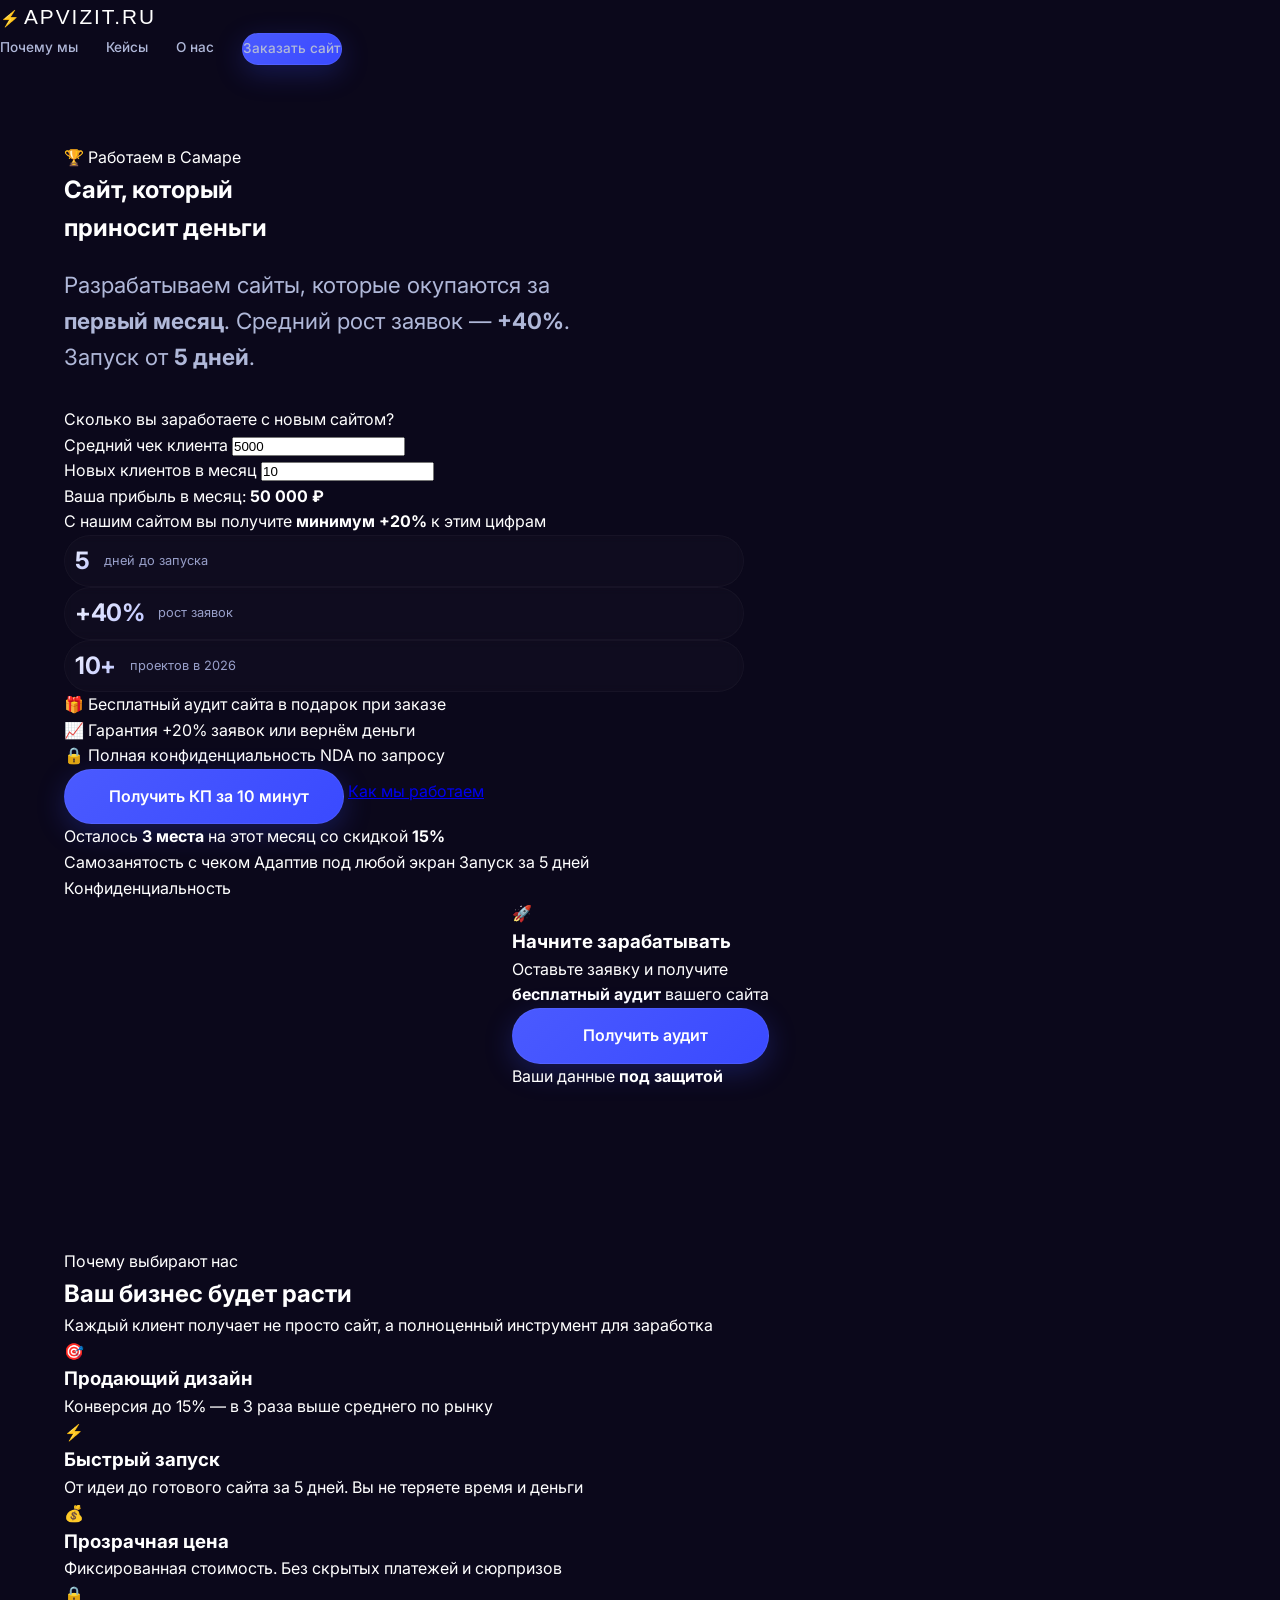
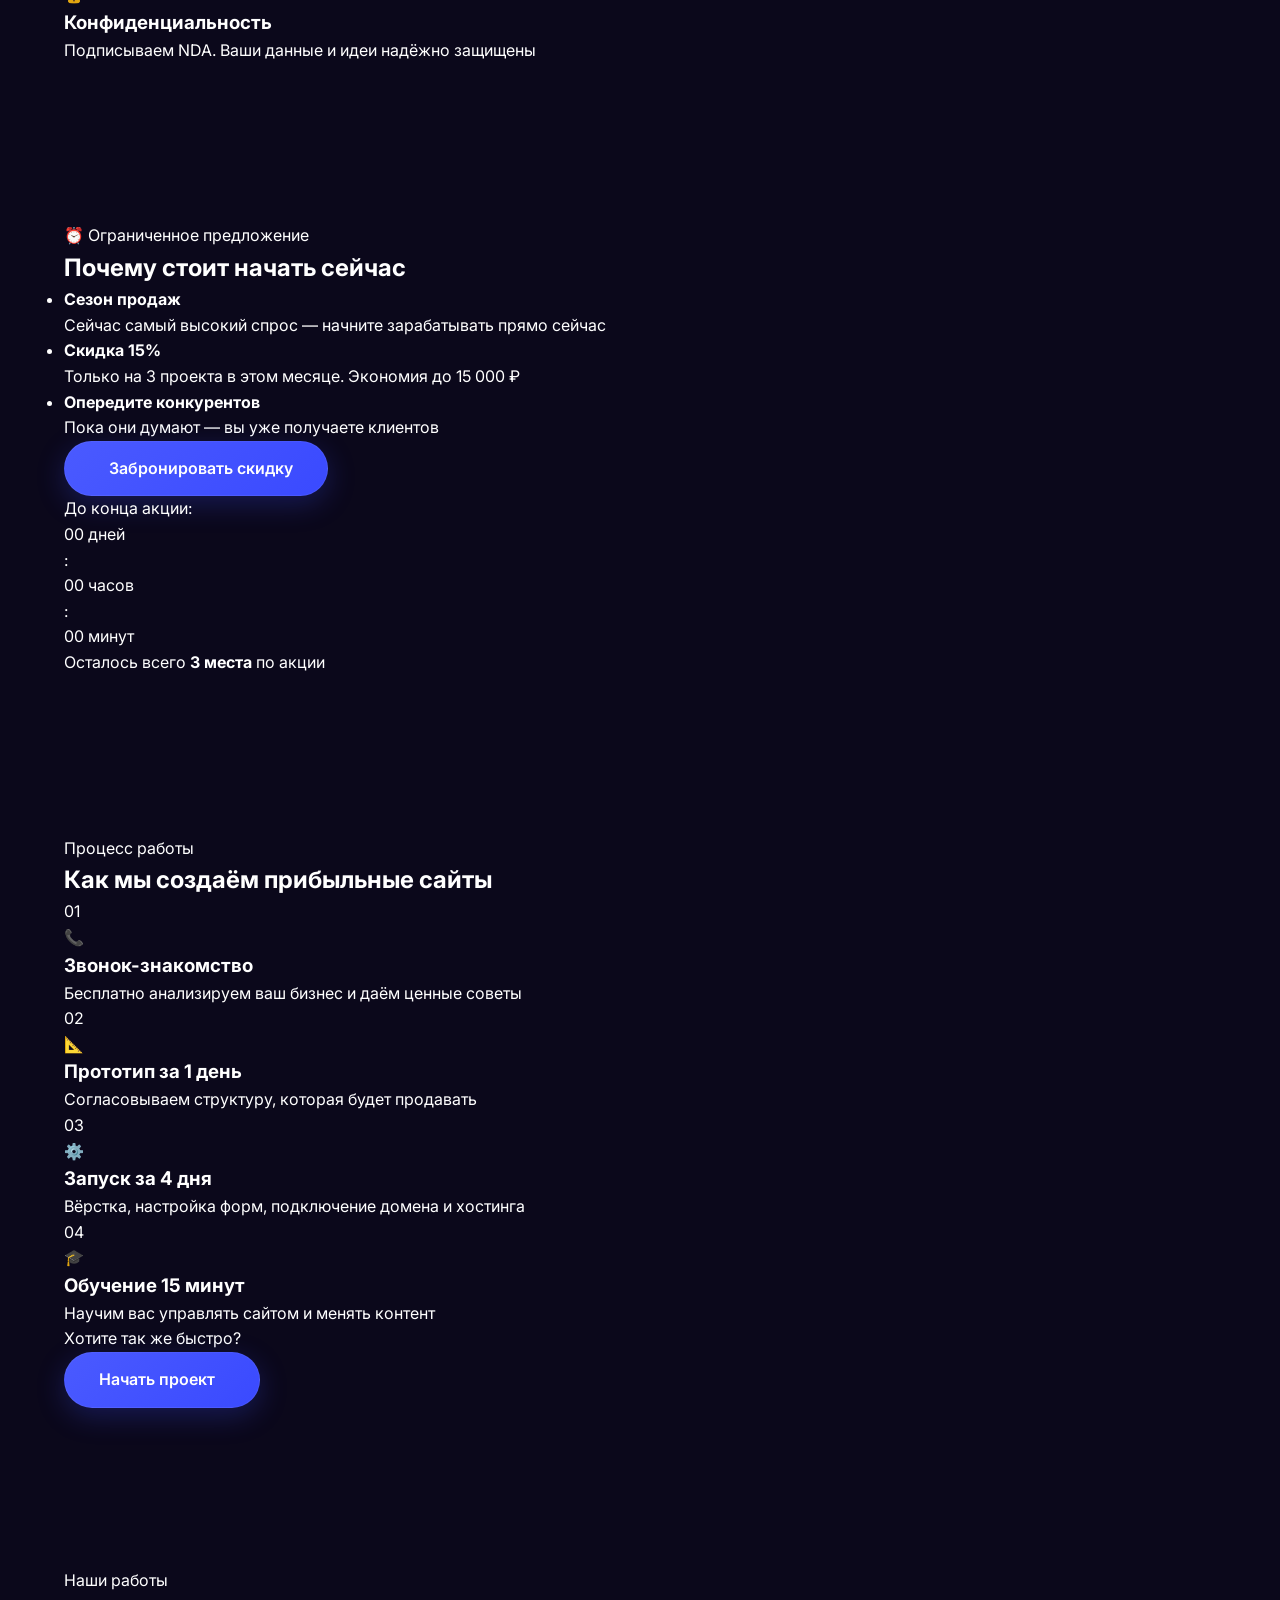
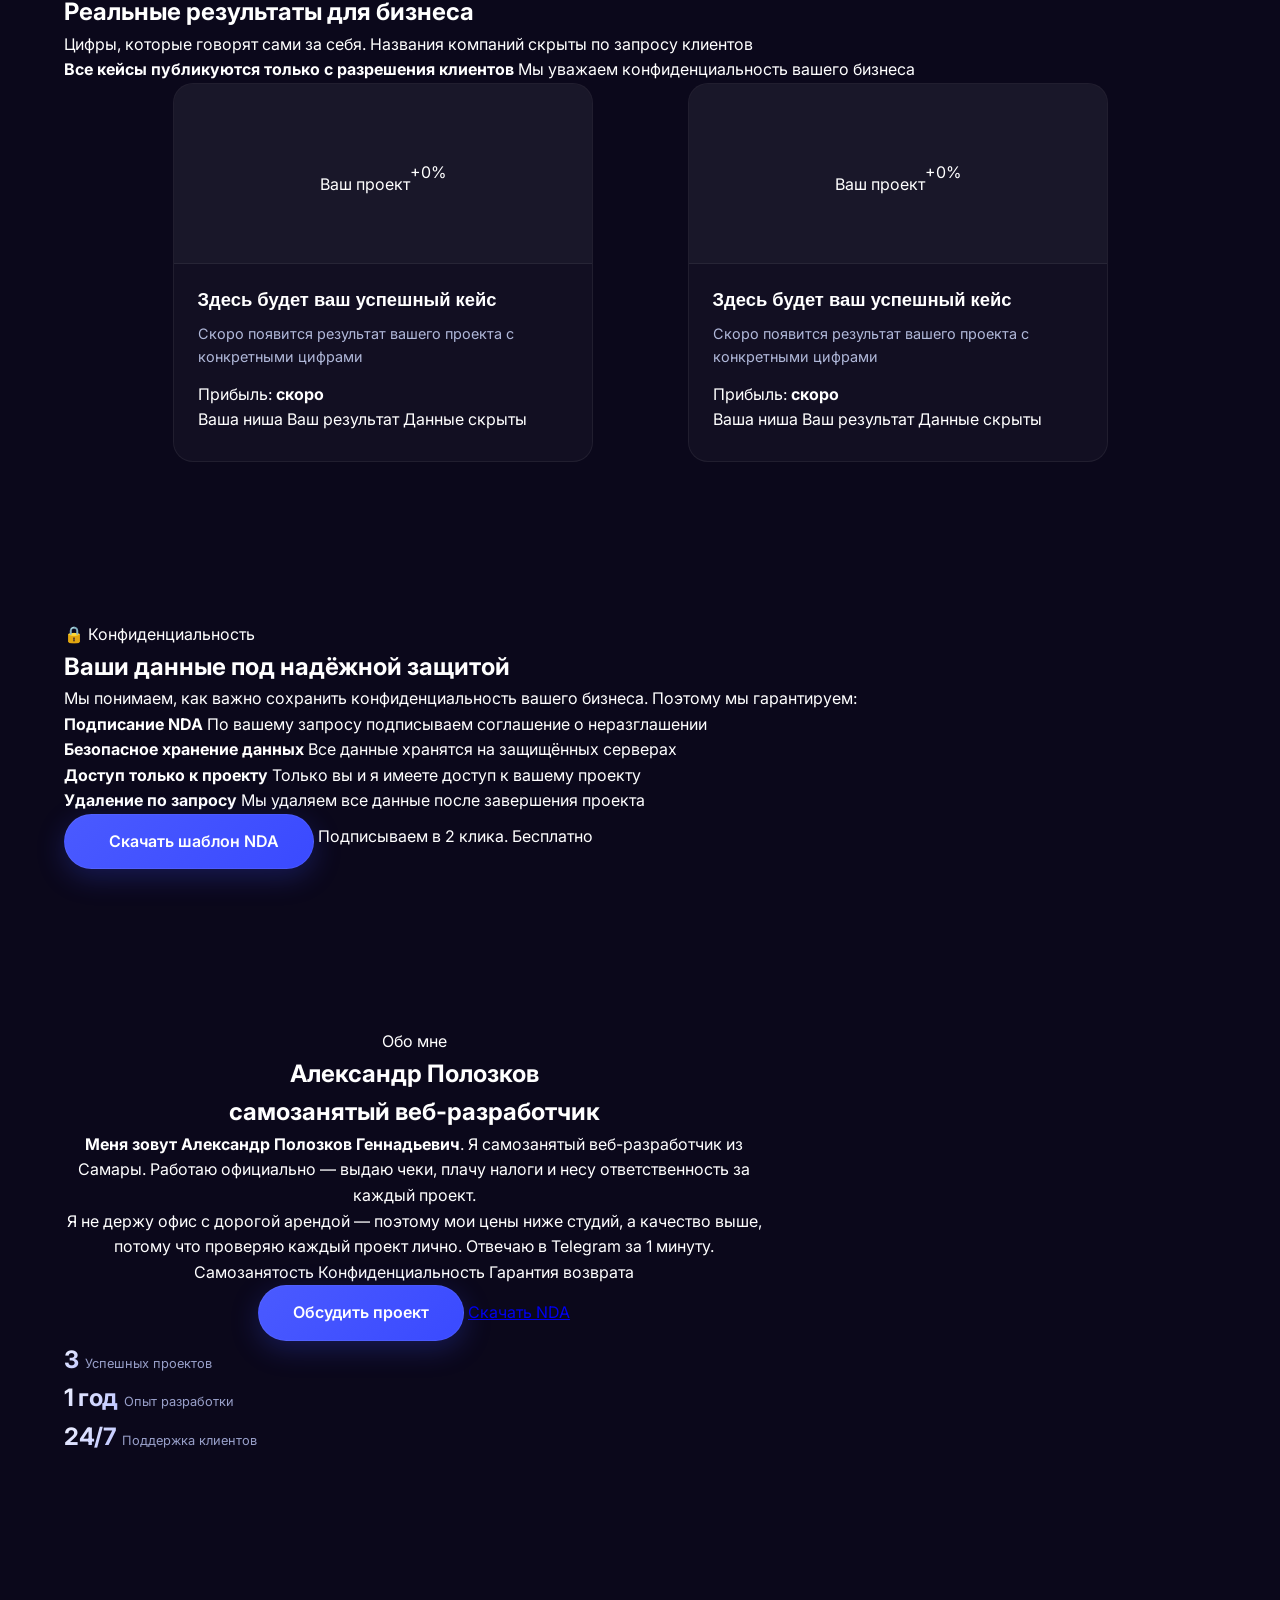
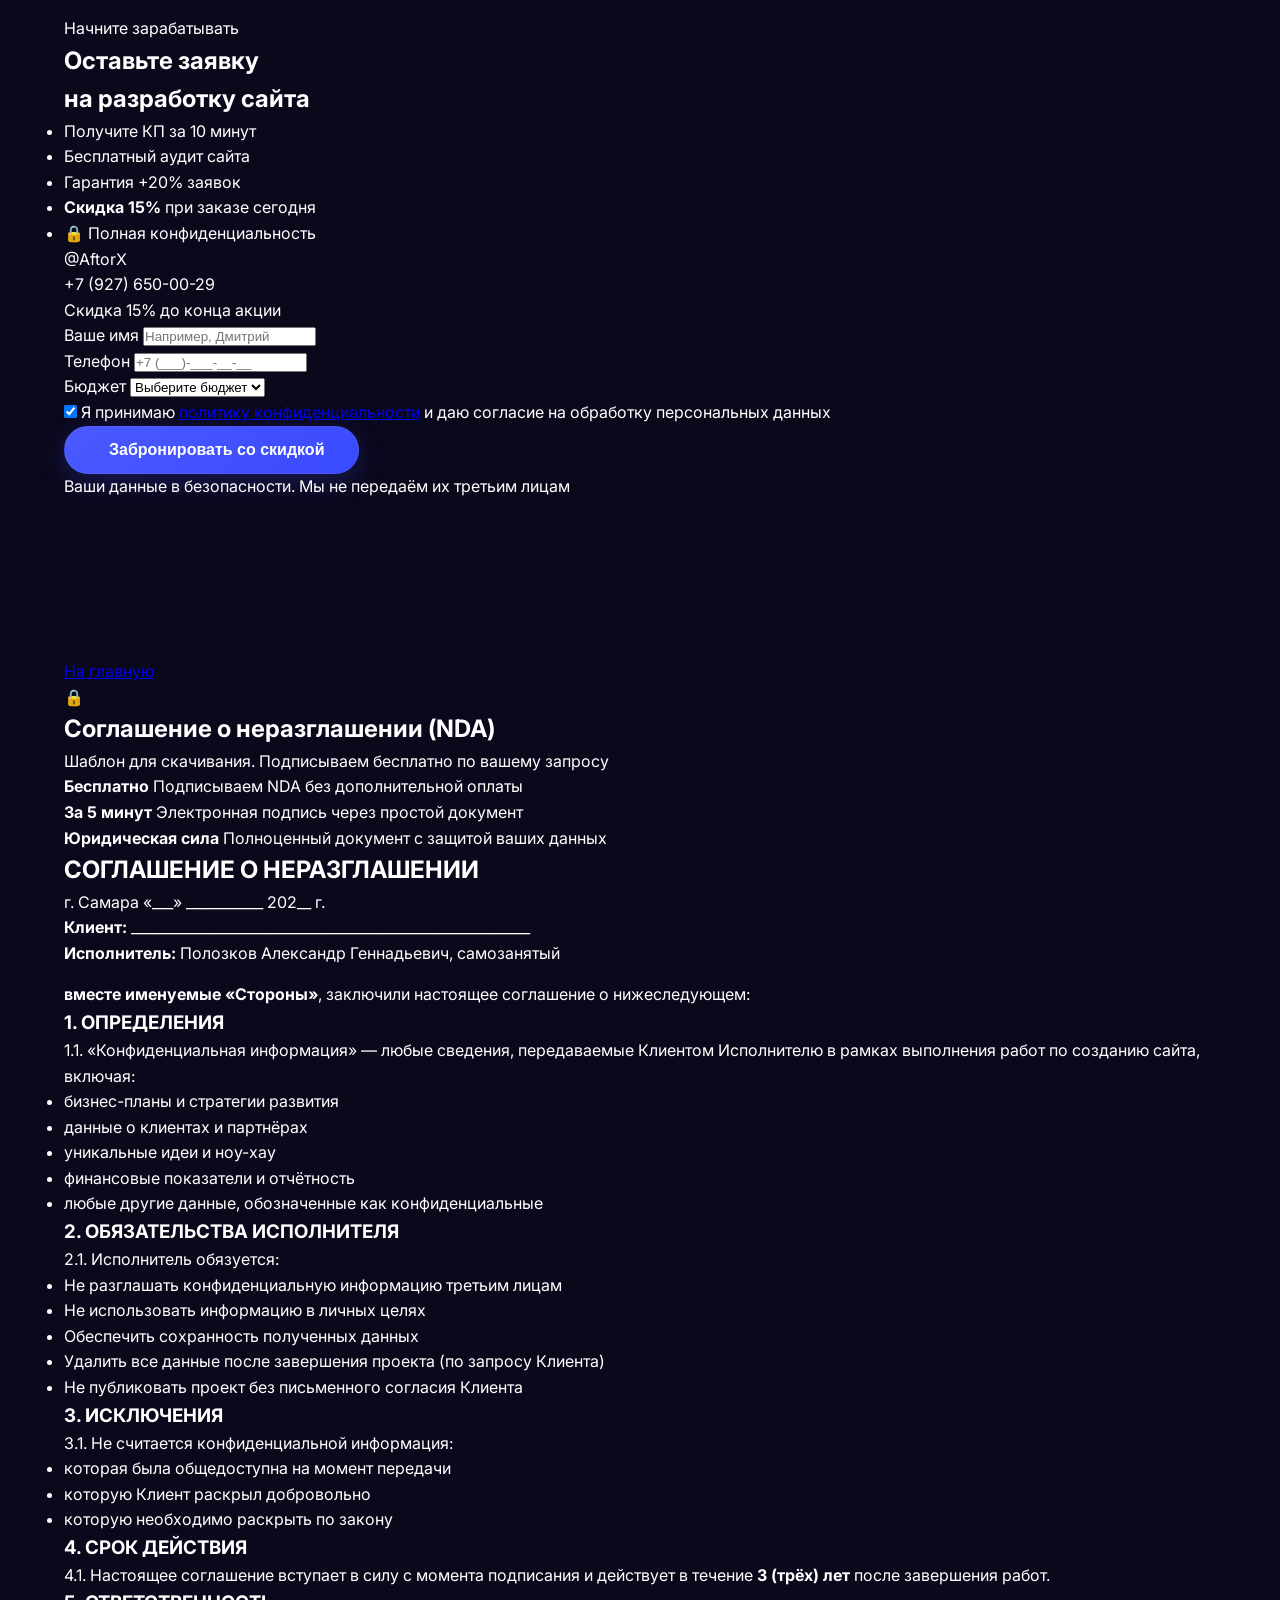
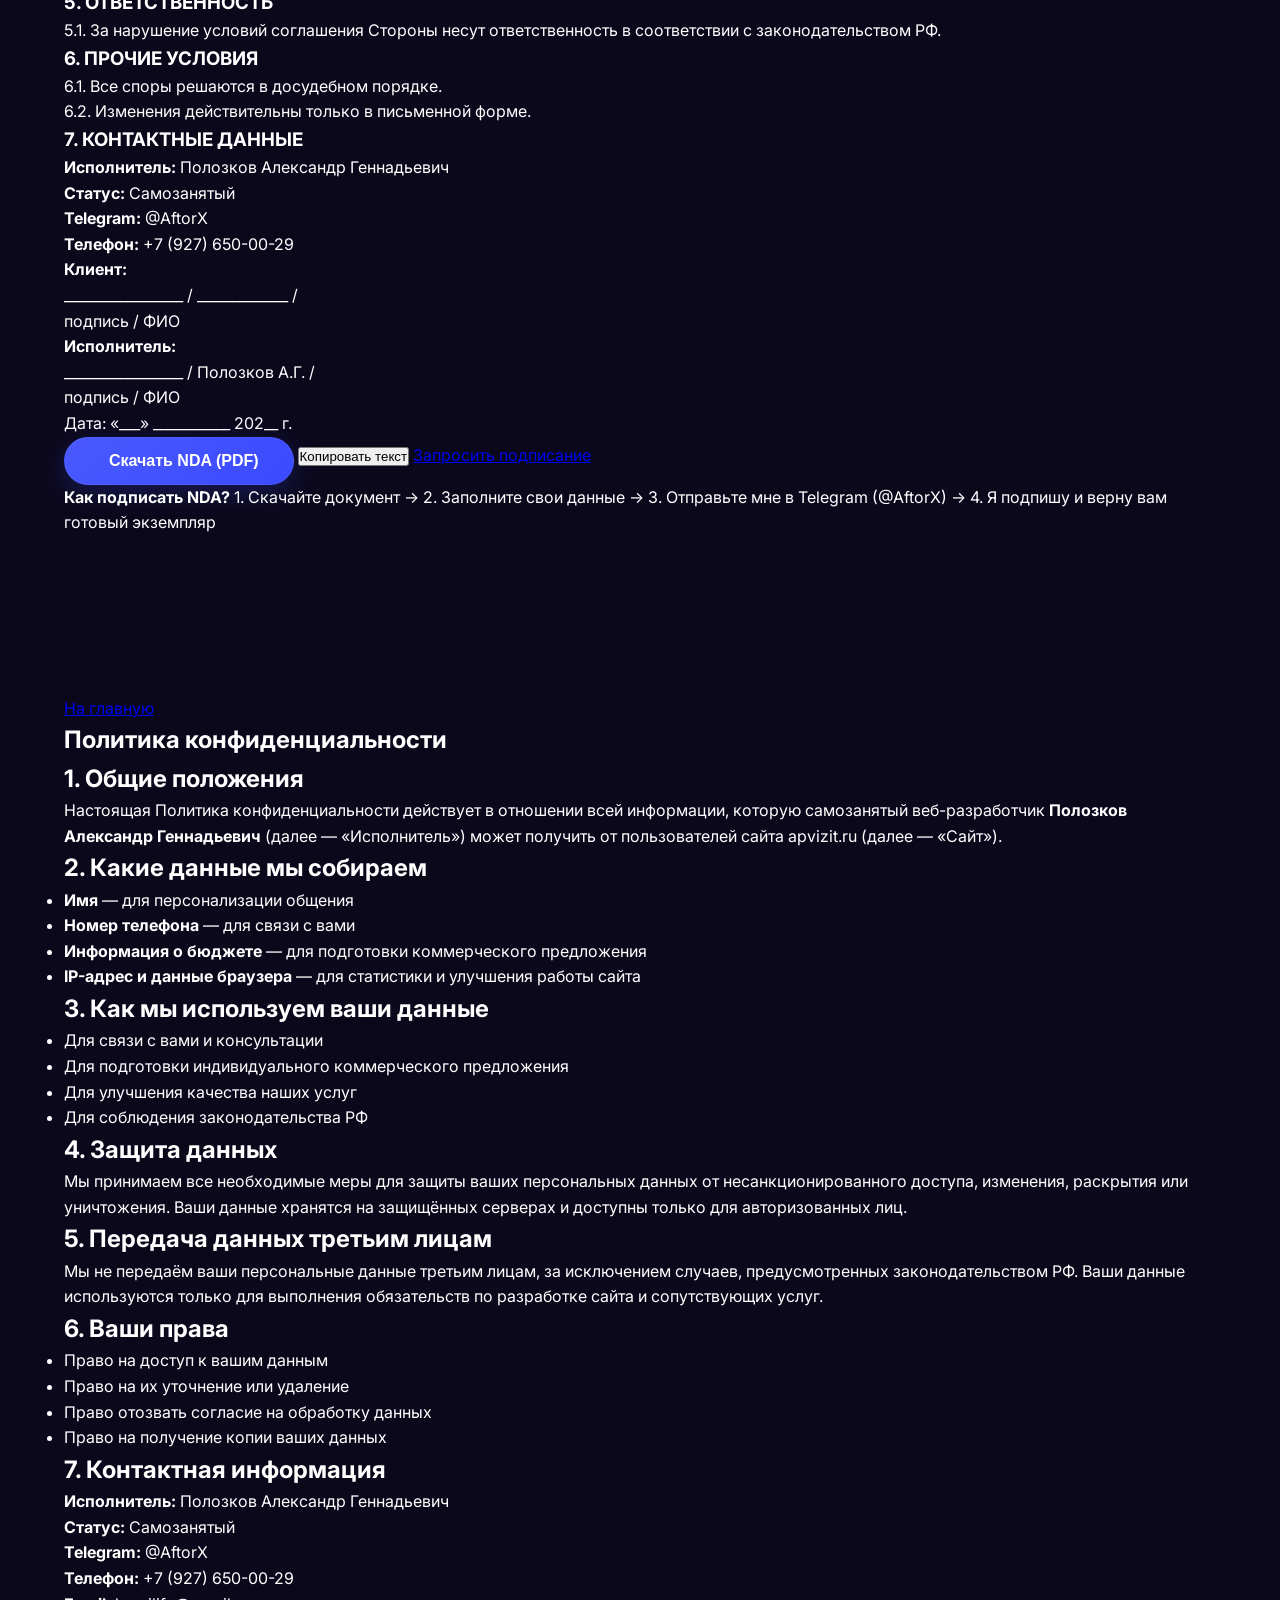
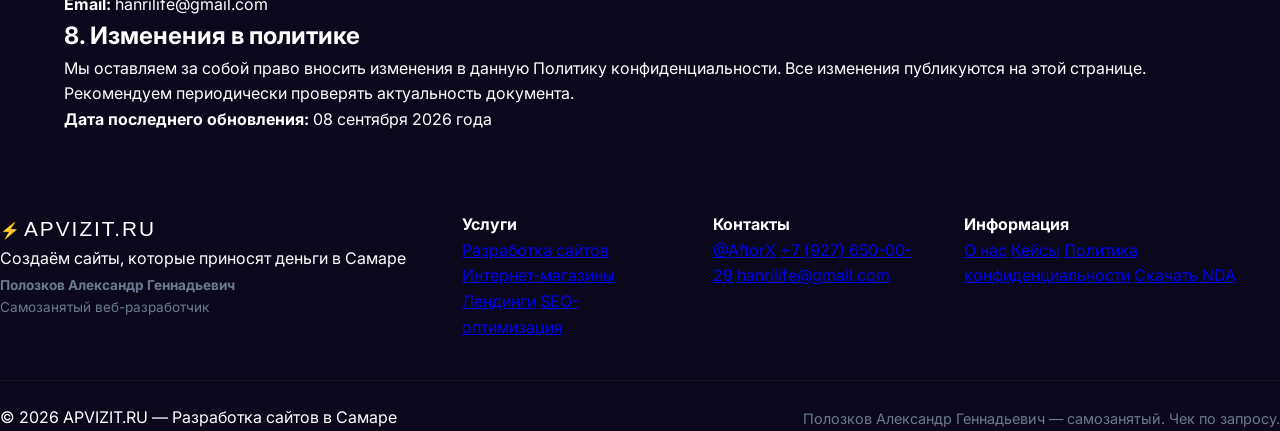
==== commit 2ecb0342: "Update index.html" ====
--- a/index.html
+++ b/index.html
@@ -1,532 +1,811 @@
 <!DOCTYPE html>
 <html lang="ru">
 <head>
-    <meta charset="UTF-8" />
-    <meta name="viewport" content="width=device-width, initial-scale=1.0" />
-    <title>APVIZIT — Веб-разработка 2026 | Создание сайтов под ключ</title>
-    <meta name="description" content="Веб-разработчик Александр. Современные сайты, интернет-магазины, корпоративные порталы. Работаю официально, быстро и с гарантией.">
-    <link rel="icon" type="image/png" href="logo.png">
-    <link rel="preconnect" href="https://fonts.googleapis.com">
-    <link rel="preconnect" href="https://fonts.gstatic.com" crossorigin>
-    <link href="https://fonts.googleapis.com/css2?family=Archivo+Black&family=Inter:wght@400;500;600;700&display=swap" rel="stylesheet">
-    <link href='https://unpkg.com/boxicons@2.1.4/css/boxicons.min.css' rel='stylesheet'>
-    <link rel="stylesheet" href="style.css" />
-    <link rel="icon" href="logoappp.png" type="image/x-icon">
+  <meta charset="UTF-8">
+  <meta name="viewport" content="width=device-width, initial-scale=1.0">
+  <title>APVIZIT.RU — Создаём сайты, которые приносят деньги в Самаре</title>
+  <meta name="description" content="Разработка продающих сайтов для бизнеса. Запуск за 5 дней, гарантия роста заявок +20%, бесплатный аудит. Полная конфиденциальность.">
+  
+  <link rel="preconnect" href="https://fonts.googleapis.com">
+  <link rel="preconnect" href="https://fonts.gstatic.com" crossorigin>
+  <link href="https://fonts.googleapis.com/css2?family=Inter:opsz,wght@14..32,400;14..32,500;14..32,600;14..32,700;14..32,800;14..32,900&display=swap" rel="stylesheet">
+  
+  <link href='https://cdn.boxicons.com/3.0.8/fonts/basic/boxicons.min.css' rel='stylesheet'>
+  <link href='https://cdn.boxicons.com/3.0.8/fonts/filled/boxicons-filled.min.css' rel='stylesheet'>
+  <link href='https://cdn.boxicons.com/3.0.8/fonts/brands/boxicons-brands.min.css' rel='stylesheet'>
+  
+  <link rel="stylesheet" href="style.css">
 </head>
 <body>
-
-    <!-- ХЕДЕР -->
-    <header>
-        <a href="#heros" class="logo-block">
-            <img src="logoappp.png" alt="APVIZIT Logo" class="logo-img">
-            <span class="logo-text">APVIZIT</span>
+  <!-- ========== НАВИГАЦИЯ ========== -->
+  <nav class="navbar" id="navbar">
+    <div class="container nav-container">
+      <div class="logo">
+        <span class="logo-icon">⚡</span>
+        <span class="logo-text">APVIZIT<span>.RU</span></span>
+      </div>
+      <div class="nav-links" id="navLinks">
+        <a href="#advantages">Почему мы</a>
+        <a href="#cases">Кейсы</a>
+        <a href="#about">О нас</a>
+        <a href="#form-section" class="btn-primary btn-small">Заказать сайт</a>
+      </div>
+      <div class="hamburger" id="hamburger">
+        <span></span>
+        <span></span>
+        <span></span>
+      </div>
+    </div>
+  </nav>
+
+  <!-- ========== БЛОК HERO ========== -->
+  <section id="hero">
+    <div class="container hero-grid">
+      <div class="hero-content">
+        <div class="hero-badge">
+          <i class="bx bx-rocket"></i> 🏆 Работаем в Самаре
+        </div>
+        <h1>Сайт, который <br><span>приносит деньги</span></h1>
+        <p class="hero-sub">
+          Разрабатываем сайты, которые окупаются за <strong>первый месяц</strong>. 
+          Средний рост заявок — <strong>+40%</strong>. Запуск от <strong>5 дней</strong>.
+        </p>
+        
+        <!-- ===== КАЛЬКУЛЯТОР ПРИБЫЛИ ===== -->
+        <div class="profit-calculator">
+          <div class="calc-header">
+            <i class="bxs bx-calculator"></i>
+            <span>Сколько вы заработаете с новым сайтом?</span>
+          </div>
+          <div class="calc-body">
+            <div class="calc-row">
+              <span>Средний чек клиента</span>
+              <input type="number" id="avgCheck" value="5000" placeholder="₽">
+            </div>
+            <div class="calc-row">
+              <span>Новых клиентов в месяц</span>
+              <input type="number" id="newClients" value="10" placeholder="шт">
+            </div>
+            <div class="calc-result">
+              <span>Ваша прибыль в месяц:</span>
+              <strong id="profitResult">50 000 ₽</strong>
+            </div>
+            <div class="calc-note">
+              <i class="bx bx-info-circle"></i> 
+              С нашим сайтом вы получите <strong>минимум +20%</strong> к этим цифрам
+            </div>
+          </div>
+        </div>
+        
+        <div class="hero-stats">
+          <div class="stat-item">
+            <span class="stat-number">5</span>
+            <span class="stat-label">дней до запуска</span>
+          </div>
+          <div class="stat-item">
+            <span class="stat-number">+40%</span>
+            <span class="stat-label">рост заявок</span>
+          </div>
+          <div class="stat-item">
+            <span class="stat-number">10+</span>
+            <span class="stat-label">проектов в 2026</span>
+          </div>
+        </div>
+        
+        <!-- ===== УНИКАЛЬНОЕ ПРЕДЛОЖЕНИЕ ===== -->
+        <div class="unique-offer">
+          <div class="offer-item">
+            <i class="bxs bx-gift"></i>
+            <div>
+              <span class="offer-title">🎁 Бесплатный аудит сайта</span>
+              <span class="offer-desc">в подарок при заказе</span>
+            </div>
+          </div>
+          <div class="offer-divider"></div>
+          <div class="offer-item">
+            <i class="bxs bx-trophy"></i>
+            <div>
+              <span class="offer-title">📈 Гарантия +20% заявок</span>
+              <span class="offer-desc">или вернём деньги</span>
+            </div>
+          </div>
+          <div class="offer-divider"></div>
+          <div class="offer-item">
+            <i class="bxs bx-shield"></i>
+            <div>
+              <span class="offer-title">🔒 Полная конфиденциальность</span>
+              <span class="offer-desc">NDA по запросу</span>
+            </div>
+          </div>
+        </div>
+        
+        <div class="hero-buttons">
+          <a href="#form-section" class="btn-primary pulse">
+            <i class="bxs bx-paper-plane"></i> Получить КП за 10 минут
+          </a>
+          <a href="#process" class="btn-outline">
+            <i class="bx bx-play-circle"></i> Как мы работаем
+          </a>
+        </div>
+        
+        <!-- ===== БЛОК СРОЧНОСТИ ===== -->
+        <div class="urgency-block">
+          <i class="bx bx-time-five"></i>
+          <span>Осталось <strong>3 места</strong> на этот месяц со скидкой <strong>15%</strong></span>
+        </div>
+        
+        <div class="trust-badge">
+          <span class="trust-item"><i class="bxs bx-check-circle"></i> Самозанятость с чеком</span>
+          <span class="trust-item"><i class="bx bx-mobile-alt"></i> Адаптив под любой экран</span>
+          <span class="trust-item"><i class="bx bx-bolt"></i> Запуск за 5 дней</span>
+          <span class="trust-item"><i class="bxs bx-lock-alt"></i> Конфиденциальность</span>
+        </div>
+      </div>
+      <div class="hero-visual">
+        <div class="hero-card">
+          <div class="hero-card-content">
+            <div class="hero-card-icon">🚀</div>
+            <h3>Начните зарабатывать</h3>
+            <p>Оставьте заявку и получите<br><strong>бесплатный аудит</strong> вашего сайта</p>
+            <a href="#form-section" class="btn-primary" style="width:100%; text-align:center; justify-content:center;">
+              <i class="bx bx-arrow-right"></i> Получить аудит
+            </a>
+            <div class="card-bonus">
+              <i class="bx bx-lock-alt"></i> Ваши данные <strong>под защитой</strong>
+            </div>
+          </div>
+        </div>
+      </div>
+    </div>
+  </section>
+
+  <!-- ========== БЛОК ПРЕИМУЩЕСТВ ========== -->
+  <section id="advantages">
+    <div class="container">
+      <div class="section-label">Почему выбирают нас</div>
+      <h2>Ваш бизнес будет <span>расти</span></h2>
+      <p class="section-desc">Каждый клиент получает не просто сайт, а полноценный инструмент для заработка</p>
+      <div class="advantages-grid">
+        <div class="advantage-card">
+          <div class="advantage-icon">🎯</div>
+          <h3>Продающий дизайн</h3>
+          <p>Конверсия до 15% — в 3 раза выше среднего по рынку</p>
+        </div>
+        <div class="advantage-card">
+          <div class="advantage-icon">⚡</div>
+          <h3>Быстрый запуск</h3>
+          <p>От идеи до готового сайта за 5 дней. Вы не теряете время и деньги</p>
+        </div>
+        <div class="advantage-card">
+          <div class="advantage-icon">💰</div>
+          <h3>Прозрачная цена</h3>
+          <p>Фиксированная стоимость. Без скрытых платежей и сюрпризов</p>
+        </div>
+        <div class="advantage-card">
+          <div class="advantage-icon">🔒</div>
+          <h3>Конфиденциальность</h3>
+          <p>Подписываем NDA. Ваши данные и идеи надёжно защищены</p>
+        </div>
+      </div>
+    </div>
+  </section>
+
+  <!-- ========== БЛОК «ПОЧЕМУ СЕЙЧАС» ========== -->
+  <section id="why-now">
+    <div class="container">
+      <div class="why-now-wrapper">
+        <div class="why-now-content">
+          <div class="section-label">⏰ Ограниченное предложение</div>
+          <h2>Почему стоит <span>начать сейчас</span></h2>
+          <ul class="why-now-list">
+            <li>
+              <i class="bxs bx-calendar-check"></i>
+              <div>
+                <strong>Сезон продаж</strong>
+                <p>Сейчас самый высокий спрос — начните зарабатывать прямо сейчас</p>
+              </div>
+            </li>
+            <li>
+              <i class="bxs bx-discount"></i>
+              <div>
+                <strong>Скидка 15%</strong>
+                <p>Только на 3 проекта в этом месяце. Экономия до 15 000 ₽</p>
+              </div>
+            </li>
+            <li>
+              <i class="bxs bx-bar-chart-alt-2"></i>
+              <div>
+                <strong>Опередите конкурентов</strong>
+                <p>Пока они думают — вы уже получаете клиентов</p>
+              </div>
+            </li>
+          </ul>
+          <a href="#form-section" class="btn-primary pulse">
+            <i class="bxs bx-paper-plane"></i> Забронировать скидку
+          </a>
+        </div>
+        <div class="why-now-visual">
+          <div class="timer-box">
+            <div class="timer-label">До конца акции:</div>
+            <div class="timer" id="timer">
+              <div class="timer-item">
+                <span id="days">00</span>
+                <span>дней</span>
+              </div>
+              <span class="timer-sep">:</span>
+              <div class="timer-item">
+                <span id="hours">00</span>
+                <span>часов</span>
+              </div>
+              <span class="timer-sep">:</span>
+              <div class="timer-item">
+                <span id="minutes">00</span>
+                <span>минут</span>
+              </div>
+            </div>
+            <div class="timer-note">Осталось всего <strong>3 места</strong> по акции</div>
+          </div>
+        </div>
+      </div>
+    </div>
+  </section>
+
+  <!-- ========== БЛОК «КАК МЫ РАБОТАЕМ» ========== -->
+  <section id="process">
+    <div class="container">
+      <div class="section-label">Процесс работы</div>
+      <h2>Как мы создаём <span>прибыльные сайты</span></h2>
+      <div class="steps-grid">
+        <div class="step-card">
+          <div class="step-number">01</div>
+          <span class="step-icon">📞</span>
+          <h3>Звонок-знакомство</h3>
+          <p>Бесплатно анализируем ваш бизнес и даём ценные советы</p>
+        </div>
+        <div class="step-card">
+          <div class="step-number">02</div>
+          <span class="step-icon">📐</span>
+          <h3>Прототип за 1 день</h3>
+          <p>Согласовываем структуру, которая будет продавать</p>
+        </div>
+        <div class="step-card">
+          <div class="step-number">03</div>
+          <span class="step-icon">⚙️</span>
+          <h3>Запуск за 4 дня</h3>
+          <p>Вёрстка, настройка форм, подключение домена и хостинга</p>
+        </div>
+        <div class="step-card">
+          <div class="step-number">04</div>
+          <span class="step-icon">🎓</span>
+          <h3>Обучение 15 минут</h3>
+          <p>Научим вас управлять сайтом и менять контент</p>
+        </div>
+      </div>
+      <div class="process-cta">
+        <p>Хотите так же быстро?</p>
+        <a href="#form-section" class="btn-primary">Начать проект <i class="bx bx-arrow-right"></i></a>
+      </div>
+    </div>
+  </section>
+
+  <!-- ========== БЛОК «КЕЙСЫ» ========== -->
+  <section id="cases">
+    <div class="container">
+      <div class="section-label">Наши работы</div>
+      <h2>Реальные результаты <span>для бизнеса</span></h2>
+      <p class="section-desc">Цифры, которые говорят сами за себя. Названия компаний скрыты по запросу клиентов</p>
+      
+      <div class="confidentiality-banner">
+        <i class="bxs bx-lock-alt"></i>
+        <div>
+          <strong>Все кейсы публикуются только с разрешения клиентов</strong>
+          <span>Мы уважаем конфиденциальность вашего бизнеса</span>
+        </div>
+      </div>
+      
+      <div class="cases-grid">
+        <!-- ===== КЕЙС 1 ===== -->
+        <div class="case-card">
+          <div class="case-image">
+            <div class="case-placeholder">
+              <i class="bx bx-briefcase"></i>
+              <span>Ваш проект</span>
+            </div>
+            <div class="case-badge">+0%</div>
+          </div>
+          <div class="case-content">
+            <h3>Здесь будет ваш успешный кейс</h3>
+            <p>Скоро появится результат вашего проекта с конкретными цифрами</p>
+            <div class="case-result">
+              <i class="bxs bx-trending-up"></i>
+              <span>Прибыль: <strong>скоро</strong></span>
+            </div>
+            <div class="case-tags">
+              <span class="tag"><i class="bx bx-plus"></i> Ваша ниша</span>
+              <span class="tag"><i class="bx bx-plus"></i> Ваш результат</span>
+              <span class="tag confidentiality-tag"><i class="bx bx-lock-alt"></i> Данные скрыты</span>
+            </div>
+          </div>
+        </div>
+
+        <!-- ===== КЕЙС 2 ===== -->
+        <div class="case-card">
+          <div class="case-image">
+            <div class="case-placeholder">
+              <i class="bx bx-briefcase"></i>
+              <span>Ваш проект</span>
+            </div>
+            <div class="case-badge">+0%</div>
+          </div>
+          <div class="case-content">
+            <h3>Здесь будет ваш успешный кейс</h3>
+            <p>Скоро появится результат вашего проекта с конкретными цифрами</p>
+            <div class="case-result">
+              <i class="bxs bx-trending-up"></i>
+              <span>Прибыль: <strong>скоро</strong></span>
+            </div>
+            <div class="case-tags">
+              <span class="tag"><i class="bx bx-plus"></i> Ваша ниша</span>
+              <span class="tag"><i class="bx bx-plus"></i> Ваш результат</span>
+              <span class="tag confidentiality-tag"><i class="bx bx-lock-alt"></i> Данные скрыты</span>
+            </div>
+          </div>
+        </div>
+      </div>
+    </div>
+  </section>
+
+  <!-- ========== БЛОК КОНФИДЕНЦИАЛЬНОСТИ ========== -->
+  <section id="confidentiality">
+    <div class="container">
+      <div class="confidentiality-wrapper">
+        <div class="confidentiality-icon">
+          <i class="bxs bx-shield-alt-2"></i>
+        </div>
+        <div class="confidentiality-content">
+          <div class="section-label">🔒 Конфиденциальность</div>
+          <h2>Ваши данные <span>под надёжной защитой</span></h2>
+          <p>Мы понимаем, как важно сохранить конфиденциальность вашего бизнеса. Поэтому мы гарантируем:</p>
+          <div class="confidentiality-grid">
+            <div class="conf-item">
+              <i class="bxs bx-file"></i>
+              <div>
+                <strong>Подписание NDA</strong>
+                <span>По вашему запросу подписываем соглашение о неразглашении</span>
+              </div>
+            </div>
+            <div class="conf-item">
+              <i class="bxs bx-server"></i>
+              <div>
+                <strong>Безопасное хранение данных</strong>
+                <span>Все данные хранятся на защищённых серверах</span>
+              </div>
+            </div>
+            <div class="conf-item">
+              <i class="bxs bx-user-check"></i>
+              <div>
+                <strong>Доступ только к проекту</strong>
+                <span>Только вы и я имеете доступ к вашему проекту</span>
+              </div>
+            </div>
+            <div class="conf-item">
+              <i class="bxs bx-trash"></i>
+              <div>
+                <strong>Удаление по запросу</strong>
+                <span>Мы удаляем все данные после завершения проекта</span>
+              </div>
+            </div>
+          </div>
+          <div class="nda-cta">
+            <a href="#nda" class="btn-primary">
+              <i class="bx bx-file"></i> Скачать шаблон NDA
+            </a>
+            <span class="nda-note">Подписываем в 2 клика. Бесплатно</span>
+          </div>
+        </div>
+      </div>
+    </div>
+  </section>
+
+  <!-- ========== БЛОК «О НАС» ========== -->
+  <section id="about">
+    <div class="container">
+      <div class="about-wrapper">
+        <div class="about-content">
+          <div class="section-label">Обо мне</div>
+          <h2>Александр Полозков <br><span>самозанятый веб-разработчик</span></h2>
+          <p>
+            <strong>Меня зовут Александр Полозков Геннадьевич</strong>. Я самозанятый веб-разработчик из Самары. 
+            Работаю официально — выдаю чеки, плачу налоги и несу ответственность за каждый проект.
+          </p>
+          <p>
+            Я не держу офис с дорогой арендой — поэтому мои цены ниже студий, а качество выше, 
+            потому что проверяю каждый проект лично. Отвечаю в Telegram за 1 минуту.
+          </p>
+          <div class="tag-group">
+            <span class="tag"><i class="bx bx-shield-alt-2"></i> Самозанятость</span>
+            <span class="tag"><i class="bxs bx-lock-alt"></i> Конфиденциальность</span>
+            <span class="tag"><i class="bx bx-money"></i> Гарантия возврата</span>
+          </div>
+          <div class="about-buttons">
+            <a href="#form-section" class="btn-primary">Обсудить проект</a>
+            <a href="#nda" class="btn-outline">Скачать NDA</a>
+          </div>
+        </div>
+        <div class="about-stats">
+          <div class="stat-card">
+            <span class="stat-number">3</span>
+            <span class="stat-label">Успешных проектов</span>
+          </div>
+         <div class="stat-card"> 
+            <span class="stat-number">1 год</span>
+            <span class="stat-label">Опыт разработки</span>
+          </div>
+          <div class="stat-card">
+            <span class="stat-number">24/7</span>
+            <span class="stat-label">Поддержка клиентов</span>
+          </div>
+        </div>
+      </div>
+    </div>
+  </section>
+
+  <!-- ========== БЛОК С ФОРМОЙ ========== -->
+  <section id="form-section">
+    <div class="container">
+      <div class="form-wrapper">
+        <div class="form-left">
+          <div class="section-label">Начните зарабатывать</div>
+          <h2>Оставьте заявку <br><span>на разработку сайта</span></h2>
+          <ul class="form-benefits">
+            <li><i class="bxs bx-check-circle"></i> Получите КП за 10 минут</li>
+            <li><i class="bxs bx-check-circle"></i> Бесплатный аудит сайта</li>
+            <li><i class="bxs bx-check-circle"></i> Гарантия +20% заявок</li>
+            <li><i class="bxs bx-check-circle"></i> <strong>Скидка 15%</strong> при заказе сегодня</li>
+            <li><i class="bxs bx-check-circle"></i> 🔒 Полная конфиденциальность</li>
+          </ul>
+          <div class="contact-info">
+            <p><i class="bxl-telegram"></i> @AftorX</p>
+            <p><i class="bx bx-phone"></i> +7 (927) 650-00-29</p>
+          </div>
+        </div>
+        <div class="form-card" id="formCard">
+          <div class="form-discount-badge">
+            <i class="bx bx-gift"></i> Скидка 15% до конца акции
+          </div>
+          <form id="leadForm">
+            <div class="form-group">
+              <label for="userName"><i class="bx bx-user"></i> Ваше имя</label>
+              <input type="text" id="userName" placeholder="Например, Дмитрий" required>
+            </div>
+            <div class="form-group">
+              <label for="userPhone"><i class="bx bx-phone"></i> Телефон</label>
+              <input type="tel" id="userPhone" placeholder="+7 (___)-___-__-__" required>
+            </div>
+            <div class="form-group">
+              <label for="userBudget"><i class="bx bx-ruble"></i> Бюджет</label>
+              <select id="userBudget" required>
+                <option value="">Выберите бюджет</option>
+                <option value="До 30 000 ₽">До 30 000 ₽</option>
+                <option value="30 000 – 60 000 ₽">30 000 – 60 000 ₽</option>
+                <option value="Более 60 000 ₽">Более 60 000 ₽</option>
+              </select>
+            </div>
+            
+            <div class="form-group confidentiality-check">
+              <label>
+                <input type="checkbox" id="confidentialityAgree" checked>
+                <span>Я принимаю <a href="#privacy-policy" class="privacy-link">политику конфиденциальности</a> и даю согласие на обработку персональных данных</span>
+              </label>
+            </div>
+            
+            <button type="submit" class="btn-primary btn-submit">
+              <i class="bxs bx-paper-plane"></i> Забронировать со скидкой
+            </button>
+            <p class="form-note">
+              <i class="bx bx-lock-alt"></i> 
+              Ваши данные в безопасности. Мы не передаём их третьим лицам
+            </p>
+          </form>
+          <div id="successMessage" style="display:none; text-align:center; padding:20px 0;">
+            <div style="font-size:3rem; margin-bottom:12px;">✅</div>
+            <h3 style="color:#0077FF;">Заявка отправлена!</h3>
+            <p style="color:#2d3748;">Свяжемся с вами через 10 минут</p>
+            <p style="color:#6b7a8f; font-size:0.9rem; margin-top:8px;">
+              <i class="bx bx-lock-alt"></i> 
+              Ваши данные надёжно защищены
+            </p>
+          </div>
+        </div>
+      </div>
+    </div>
+  </section>
+
+  <!-- ========== СТРАНИЦА NDA ========== -->
+  <section id="nda">
+    <div class="container">
+      <div class="nda-wrapper">
+        <a href="#" class="back-link" onclick="window.location.hash=''; return false;">
+          <i class="bx bx-arrow-back"></i> На главную
         </a>
-
-        <ul class="nav-links">
-            <li><a href="#heros" class="nav-link active">Главная</a></li>
-            <li><a href="#services" class="nav-link">Услуги</a></li>
-            <li><a href="#cases" class="nav-link">Проекты</a></li>
-            <li><a href="#about" class="nav-link">Обо мне</a></li>
-            <li><a href="#reviews" class="nav-link">Отзывы</a></li>
-            <li><a href="#contacts" class="nav-link">Контакты</a></li>
-        </ul>
-
-        <a href="#contacts" class="btn-cons">Получить консультацию ⭢</a>
-    </header>
-
-    <!-- HERO -->
-    <section id="heros" class="hero-section">
-        <div class="bg-glow"></div>
-        <canvas id="particles"></canvas>
-
-        <div class="hero-content">
-            <span class="glass-badge">
-                <i class='bx bx-code-alt'></i> Веб-разработка · 2026
-            </span>
-
-            <h1 class="hero-title">
-                Превращаю идеи <br>в <span class="gradient-text">прибыльные сайты</span>
-            </h1>
-
-            <p class="hero-sub">
-                Создаю современные сайты, которые приносят заявки и продажи.<br>
-                Работаю официально, быстро и с гарантией результата.
+        
+        <div class="nda-header">
+          <div class="nda-icon">🔒</div>
+          <h1>Соглашение о неразглашении (NDA)</h1>
+          <p class="nda-subtitle">Шаблон для скачивания. Подписываем бесплатно по вашему запросу</p>
+        </div>
+
+        <!-- ===== КАРТОЧКА С ПРЕИМУЩЕСТВАМИ ===== -->
+        <div class="nda-benefits">
+          <div class="nda-benefit">
+            <i class="bxs bx-check-circle"></i>
+            <div>
+              <strong>Бесплатно</strong>
+              <span>Подписываем NDA без дополнительной оплаты</span>
+            </div>
+          </div>
+          <div class="nda-benefit">
+            <i class="bxs bx-check-circle"></i>
+            <div>
+              <strong>За 5 минут</strong>
+              <span>Электронная подпись через простой документ</span>
+            </div>
+          </div>
+          <div class="nda-benefit">
+            <i class="bxs bx-check-circle"></i>
+            <div>
+              <strong>Юридическая сила</strong>
+              <span>Полноценный документ с защитой ваших данных</span>
+            </div>
+          </div>
+        </div>
+
+        <!-- ===== САМ ДОКУМЕНТ ===== -->
+        <div class="nda-document" id="ndaDocument">
+          <div class="nda-doc-header">
+            <h2>СОГЛАШЕНИЕ О НЕРАЗГЛАШЕНИИ</h2>
+            <div class="nda-doc-meta">
+              <span>г. Самара</span>
+              <span>«___» ___________ 202__ г.</span>
+            </div>
+          </div>
+
+          <div class="nda-doc-body">
+            <p class="nda-doc-p">
+              <strong>Клиент:</strong> _________________________________________________________
             </p>
-
-            <div class="btn-group">
-                <a href="#contacts" class="btn-primary">
-                    Заказать сайт <i class='bx bx-chevron-right'></i>
-                </a>
-                <a href="#cases" class="btn-secondary">
-                    Мои проекты <i class='bx bx-arrow-right'></i>
-                </a>
-            </div>
-
-            <div class="stats-grid">
-                <div class="stat-item">
-                    <i class='bx bx-rocket'></i>
-                    <span class="stat-number">6 мес</span>
-                    <span class="stat-label">стаж работы</span>
-                </div>
-                <div class="stat-item">
-                    <i class='bx bx-group'></i>
-                    <span class="stat-number">1</span>
-                    <span class="stat-label">выполненных проекта</span>
-                </div>
-                <div class="stat-item">
-                    <i class='bx bx-time'></i>
-                    <span class="stat-number">10 мин</span>
-                    <span class="stat-label">среднее время ответа</span>
-                </div>
-            </div>
-        </div>
-
-        <div class="hero-visual">
-            <div class="hero-image-wrapper">
-                <div class="hero-image-placeholder"></div>
-            </div>
-        </div>
-    </section>
-
-    <!-- БЕГУЩАЯ СТРОКА -->
-    <div class="marquee">
-        <div class="marquee-track">
-            <span>🚀 Современные сайты 2026</span>
-            <span>⚡ Адаптивная вёрстка</span>
-            <span>🔒 Безопасность и SEO</span>
-            <span>💎 Индивидуальный дизайн</span>
-            <span>📱 Мобильная оптимизация</span>
-            <span class="highlight">🔥 Гарантия возврата</span>
-            <span>🚀 Современные сайты 2026</span>
-            <span>⚡ Адаптивная вёрстка</span>
-            <span>🔒 Безопасность и SEO</span>
-            <span>💎 Индивидуальный дизайн</span>
-            <span>📱 Мобильная оптимизация</span>
-            <span class="highlight">🔥 Гарантия возврата</span>
-        </div>
-    </div>
-
-    <!-- УСЛУГИ (ПАКЕТЫ) -->
-    <section id="services" class="services-section">
-        <div class="services-header">
-            <span class="section-badge">
-                <i class='bx bx-grid-alt'></i> ПАКЕТЫ
-            </span>
-            <h2 class="section-title">Выбери свой <br>идеальный вариант</h2>
-            <p class="section-subtitle">Все пакеты включают адаптив, чистый код и 3 месяца поддержки.</p>
-        </div>
-
-        <div class="services-grid">
-            <div class="service-card">
-                <div class="card-icon">
-                    <i class='bx bx-code'></i>
-                </div>
-                <h3>Старт</h3>
-                <p>Сайт-визитка для быстрого старта бизнеса. <strong>Запуск за 3 дня.</strong></p>
-                <ul class="service-features">
-                    <li><i class='bx bx-check-circle'></i> 1 страница</li>
-                    <li><i class='bx bx-check-circle'></i> Форма связи</li>
-                    <li><i class='bx bx-check-circle'></i> Базовое SEO</li>
-                </ul>
-                <div class="price-wrapper">
-                    <span class="prise">10 000 ₽</span>
-                </div>
-                <a href="#contacts" class="service-link order-btn" data-service="Старт">Заказать →</a>
-            </div>
-
-            <div class="service-card popular">
-                <div class="card-badge">🔥 Хит</div>
-                <div class="card-icon">
-                    <i class='bx bx-laptop'></i>
-                </div>
-                <h3>Бизнес</h3>
-                <p>Корпоративный сайт с админ-панелью. <strong>Рост продаж с первого месяца.</strong></p>
-                <ul class="service-features">
-                    <li><i class='bx bx-check-circle'></i> До 5 страниц</li>
-                    <li><i class='bx bx-check-circle'></i> Админ-панель</li>
-                    <li><i class='bx bx-check-circle'></i> Каталог услуг</li>
-                    <li><i class='bx bx-check-circle'></i> 3 месяца поддержки</li>
-                </ul>
-                <div class="price-wrapper">
-                    <span class="prise">25 000 ₽</span>
-                </div>
-                <a href="#contacts" class="service-link order-btn" data-service="Бизнес">Заказать →</a>
-            </div>
-
-            <div class="service-card">
-                <div class="card-icon">
-                    <i class='bx bx-store'></i>
-                </div>
-                <h3>VIP</h3>
-                <p>Интернет-магазин с полным функционалом. <strong>Масштабируйте бизнес.</strong></p>
-                <ul class="service-features">
-                    <li><i class='bx bx-check-circle'></i> Каталог с фильтрами</li>
-                    <li><i class='bx bx-check-circle'></i> Корзина и оплата</li>
-                    <li><i class='bx bx-check-circle'></i> Личный кабинет</li>
-                    <li><i class='bx bx-check-circle'></i> 6 месяцев поддержки</li>
-                </ul>
-                <div class="price-wrapper">
-                    <span class="prise">45 000 ₽</span>
-                </div>
-                <a href="#contacts" class="service-link order-btn" data-service="VIP">Заказать →</a>
-            </div>
-        </div>
-    </section>
-
-    <!-- КЕЙСЫ (РЕАЛЬНЫЕ ПРОЕКТЫ) -->
-    <section id="cases" class="cases-section">
-        <div class="cases-header">
-            <span class="section-badge">
-                <i class='bx bx-folder-open'></i> РЕАЛЬНЫЕ ПРОЕКТЫ
-            </span>
-            <h2 class="section-title">Мои работы</h2>
-            <p class="section-subtitle">Каждый проект — это шаг вперёд. Сейчас я активно пополняю портфолио.</p>
-        </div>
-
-        <div class="cases-grid">
-            <!-- КАРТОЧКА 1: SYMMETRY -->
-            <div class="case-card">
-                <div class="case-image">
-                    <img src="1.jpg" alt="Сайт парикмахерской SYMMETRY" style="width:100%; height:100%; object-fit:cover; display:block;">
-                </div>
-                <div class="case-content">
-                    <span class="case-status" style="background: rgba(196, 138, 123, 0.15); color: #C48A7B;">✂️ Сайт парикмахерской</span>
-                    <h3>SYMMETRY — студия красоты</h3>
-                    <p>Разработал современный лендинг с каталогом услуг, карточками мастеров, отзывами и интеграцией с Яндекс Картами для записи.</p>
-                    <div class="offer-benefits">
-                        <span>✨ Адаптивный дизайн</span>
-                        <span>📱 Мобильная вёрстка</span>
-                        <span>🔗 Интеграция с картами</span>
-                    </div>
-                    <!-- Добавленный блок с результатом -->
-                    <div class="case-result" style="margin: 12px 0 16px; background: rgba(46,213,115,0.08); border-radius: 12px; padding: 10px 16px; border-left: 3px solid #2ed573;">
-                        <span style="font-size:0.85rem; color: #b0b8d9;">📈 <strong style="color: #2ed573;">Результат:</strong> сайт помогает привлекать клиентов и увеличивать запись на услуги</span>
-                    </div>
-                    <a href="https://hanrilife-lgtm.github.io/1/" target="_blank" class="case-link primary">
-                        Посмотреть сайт <i class='bx bx-arrow-right'></i>
-                    </a>
-                </div>
-            </div>
-
-            <!-- КАРТОЧКА 2: ПРИГЛАШЕНИЕ -->
-            <div class="case-card invite-card">
-                <div class="case-image placeholder">
-                    <i class='bx bx-rocket'></i>
-                </div>
-                <div class="case-content">
-                    <span class="case-status">💼 Хотите быть первым?</span>
-                    <h3>Ваш проект может стать моим главным кейсом</h3>
-                    <p>Я ищу интересные задачи для портфолио. Оставьте заявку — и мы создадим крутой сайт вместе!</p>
-                    <div class="offer-benefits">
-                        <span>✨ Индивидуальный подход</span>
-                        <span>⚡ Быстрый старт</span>
-                        <span>🎯 Результат</span>
-                    </div>
-                    <a href="#contacts" class="case-link primary">Обсудить проект →</a>
-                </div>
-            </div>
-        </div>
-    </section>
-
-    <!-- ОБО МНЕ -->
-    <section id="about" class="about-section">
-        <div class="about-container">
-            <div class="about-content">
-                <span class="section-badge">
-                    <i class='bx bx-user'></i> ОБО МНЕ
-                </span>
-                <h2 class="section-title">Привет! Я Александр</h2>
-                <p class="about-text">
-                    Веб-разработчик, который любит <span class="highlight">порядок в коде</span> и 
-                    <span class="highlight">чистоту в дизайне</span>. 
-                    Моя цель — создавать сайты, которые <span class="highlight">приносят пользу</span> бизнесу.
-                </p>
-                <p class="about-text">
-                    Работаю на фрилансе, потому что ценю гибкость, прямой контакт с заказчиком 
-                    и свободу выбирать задачи под свой стиль.
-                </p>
-                <p class="about-text">
-                    Мне важно, чтобы сайт не просто красиво выглядел, а был 
-                    <span class="highlight">удобным, быстрым и понятным</span> любому пользователю.
-                </p>
-                <div class="about-principle">
-                    <span>🧠</span>
-                    <p>«Сделано — значит работает без вопросов»</p>
-                </div>
-                <div class="about-skills">
-                    <span>HTML5</span>
-                    <span>CSS3</span>
-                    <span>JavaScript</span>
-                    <span>Адаптивная вёрстка</span>
-                    <span>SEO</span>
-                </div>
-            </div>
-        </div>
-    </section>
-
-    <!-- ОТЗЫВЫ -->
-    <section id="reviews" class="reviews-section">
-        <div class="reviews-header">
-            <span class="section-badge">
-                <i class='bx bx-message-dots'></i> ОТЗЫВЫ
-            </span>
-            <h2 class="section-title">Что говорят клиенты</h2>
-            <p class="section-subtitle">Каждый отзыв — это шаг к доверию. Я только начинаю, но уже собираю обратную связь.</p>
-        </div>
-
-        <div class="reviews-grid">
-            <div class="review-card invite-review">
-                <div class="review-stars">
-                    <i class='bx bxs-star'></i>
-                    <i class='bx bxs-star'></i>
-                    <i class='bx bxs-star'></i>
-                    <i class='bx bxs-star'></i>
-                    <i class='bx bxs-star' style="color: rgba(124, 58, 237, 0.2);"></i>
-                </div>
-                <p class="review-text">
-                    "Пока здесь нет отзывов, но я уверен — вы будете первым, кто его оставит! 
-                    Работаем честно, качественно и с душой."
-                </p>
-                <div class="review-author">
-                    <div class="review-avatar" style="background: linear-gradient(135deg, #7c3aed, #4a5aff);">
-                        <i class='bx bx-user'></i>
-                    </div>
-                    <div>
-                        <h4>Вы можете быть первым!</h4>
-                        <span>Оставьте отзыв после работы</span>
-                    </div>
-                </div>
-                <div class="review-offer">
-                    <span>✨ Работаю на результат</span>
-                    <span>🤝 Честность и открытость</span>
-                    <span>📱 Всегда на связи</span>
-                </div>
-                <a href="#contacts" class="review-btn">
-                    <i class='bx bx-chat'></i> Связаться со мной
-                </a>
-            </div>
-            <div class="review-card invite-review secondary">
-                <div class="review-stars">
-                    <i class='bx bxs-star' style="color: rgba(124, 58, 237, 0.15);"></i>
-                    <i class='bx bxs-star' style="color: rgba(124, 58, 237, 0.15);"></i>
-                    <i class='bx bxs-star' style="color: rgba(124, 58, 237, 0.15);"></i>
-                    <i class='bx bxs-star' style="color: rgba(124, 58, 237, 0.15);"></i>
-                    <i class='bx bxs-star' style="color: rgba(124, 58, 237, 0.15);"></i>
-                </div>
-                <p class="review-text">
-                    "Здесь могут быть ваши слова о моей работе. 
-                    Я стараюсь, чтобы каждый клиент остался доволен!"
-                </p>
-                <div class="review-author">
-                    <div class="review-avatar" style="background: rgba(124, 58, 237, 0.15);">
-                        <i class='bx bx-smile'></i>
-                    </div>
-                    <div>
-                        <h4>Ваш отзыв</h4>
-                        <span>Будет здесь после проекта</span>
-                    </div>
-                </div>
-                <div class="review-offer">
-                    <span>💎 Качество превыше всего</span>
-                    <span>⚡ Быстро и в срок</span>
-                </div>
-                <a href="#cases" class="review-btn secondary">
-                    <i class='bx bx-folder-open'></i> Посмотреть работы
-                </a>
-            </div>
-        </div>
-    </section>
-
-    <!-- ГАРАНТИЯ -->
-    <section class="guarantee-section">
-        <div style="text-align:center; margin-bottom: 40px;">
-            <span class="section-badge"><i class='bx bx-shield'></i> ГАРАНТИЯ</span>
-            <h2 class="section-title">Почему мне доверяют</h2>
-        </div>
-        <div class="guarantee-grid">
-            <div class="guarantee-item">
-                <i class='bx bx-check-circle'></i>
-                <h4>Возврат средств</h4>
-                <p>Если результат не устроит — верну деньги</p>
-            </div>
-            <div class="guarantee-item">
-                <i class='bx bx-time'></i>
-                <h4>Сроки</h4>
-                <p>Всегда укладываюсь в договорённости</p>
-            </div>
-            <div class="guarantee-item">
-                <i class='bx bx-support'></i>
-                <h4>Поддержка</h4>
-                <p>Бесплатная помощь 3 месяца после запуска</p>
-            </div>
-            <div class="guarantee-item">
-                <i class='bx bx-lock'></i>
-                <h4>Безопасность</h4>
-                <p>Защита от взлома и регулярные обновления</p>
-            </div>
-        </div>
-    </section>
-
-    <!-- КОНТАКТЫ -->
-    <section id="contacts" class="contacts-section">
-        <div class="contacts-container">
-            <div class="contacts-header">
-                <span class="section-badge">
-                    <i class='bx bx-phone'></i> КОНТАКТЫ
-                </span>
-                <h2 class="section-title">Готовы обсудить ваш проект?</h2>
-                <p class="section-subtitle">Оставьте заявку — я свяжусь с вами в ближайшее время.</p>
-            </div>
-
-            <div class="contacts-glass">
-                <div class="contacts-grid">
-                    <div class="contacts-info">
-                        <div class="contact-item">
-                            <div class="contact-icon"><i class='bx bx-phone'></i></div>
-                            <div>
-                                <span class="contact-label">Телефон</span>
-                                <span class="contact-value">+7 (927) 650-00-29</span>
-                            </div>
-                        </div>
-                        <div class="contact-item">
-                            <div class="contact-icon"><i class='bx bx-envelope'></i></div>
-                            <div>
-                                <span class="contact-label">E-mail</span>
-                                <span class="contact-value">Goodliveman1@yandex.ru</span>
-                            </div>
-                        </div>
-                        <div class="contact-item">
-                            <div class="contact-icon"><i class='bx bx-map'></i></div>
-                            <div>
-                                <span class="contact-label">Адрес</span>
-                                <span class="contact-value">г. Самара</span>
-                            </div>
-                        </div>
-
-                        <div class="contacts-vk">
-                            <a href="https://vk.com/idsanapolozkov" target="_blank" class="vk-btn">
-                                <i class='bx bxl-vk'></i> Написать в ВКонтакте
-                            </a>
-                            <span class="vk-hint">Быстрый ответ в течение 10 минут</span>
-                        </div>
-                        <div class="contacts-note">
-                            <p>📌 Отвечаю в течение 10 минут</p>
-                        </div>
-                    </div>
-
-                    <div class="contacts-form">
-                        <form id="contactForm">
-                            <div class="form-row">
-                                <div class="form-group half">
-                                    <input type="text" placeholder="Имя" required>
-                                </div>
-                                <div class="form-group half">
-                                    <input type="tel" placeholder="Телефон" required>
-                                </div>
-                            </div>
-                            <div class="form-group">
-                                <input type="text" placeholder="Как с вами связаться? (Telegram, VK, email...)" required>
-                            </div>
-                            <div class="form-group">
-                                <textarea rows="3" placeholder="Сообщение" id="formMessage"></textarea>
-                            </div>
-
-                            <div class="form-notice">
-                                <i class='bx bx-info-circle'></i>
-                                <span>Если форма не отправляется, включите <strong>VPN</strong> или напишите в <strong>ВКонтакте</strong> (кнопка слева)</span>
-                            </div>
-
-                            <div class="form-group checkbox-group">
-                                <label class="checkbox-label">
-                                    <input type="checkbox" required>
-                                    <span class="checkmark"></span>
-                                    <span class="checkbox-text">
-                                        Я принимаю условия <a href="oferta.html" class="policy-link">пользовательского соглашения (оферты)</a>, 
-                                        согласен с <a href="policy.html" class="policy-link">политикой конфиденциальности</a> 
-                                        и даю согласие на обработку персональных данных в соответствии с 
-                                        Федеральным законом № 152-ФЗ
-                                    </span>
-                                </label>
-                            </div>
-
-                            <button type="submit" class="submit-btn">
-                                Отправить заявку <i class='bx bx-chevron-right'></i>
-                            </button>
-                        </form>
-                    </div>
-                </div>
-            </div>
-        </div>
-    </section>
-
-    <!-- ФУТЕР -->
-    <footer class="footer">
-        <div class="footer-container">
-            <div class="footer-grid">
-                <div class="footer-col">
-                    <div class="footer-logo">
-                        <img src="logoappp.png" alt="APVIZIT Logo" class="footer-logo-img">
-                        <span class="footer-logo-text">APVIZIT</span>
-                    </div>
-                    <p class="footer-description">
-                        Создаю современные сайты под ключ.<br>
-                        Работаю официально, быстро и с гарантией.
-                    </p>
-                    <div class="footer-social">
-                        <a href="#" class="footer-social-link"><i class='bx bxl-telegram'></i></a>
-                        <a href="#" class="footer-social-link"><i class='bx bxl-vk'></i></a>
-                        <a href="#" class="footer-social-link"><i class='bx bxl-github'></i></a>
-                    </div>
-                </div>
-                <div class="footer-col">
-                    <h4 class="footer-title">Навигация</h4>
-                    <ul class="footer-links">
-                        <li><a href="#heros">Главная</a></li>
-                        <li><a href="#services">Услуги</a></li>
-                        <li><a href="#cases">Проекты</a></li>
-                        <li><a href="#about">Обо мне</a></li>
-                        <li><a href="#reviews">Отзывы</a></li>
-                        <li><a href="#contacts">Контакты</a></li>
-                    </ul>
-                </div>
-                <div class="footer-col">
-                    <h4 class="footer-title">Услуги</h4>
-                    <ul class="footer-links">
-                        <li><a href="#services">Сайт-визитка</a></li>
-                        <li><a href="#services">Корпоративный сайт</a></li>
-                        <li><a href="#services">Интернет-магазин</a></li>
-                        <li><a href="#services">Адаптивная вёрстка</a></li>
-                    </ul>
-                </div>
-                <div class="footer-col">
-                    <h4 class="footer-title">Контакты</h4>
-                    <ul class="footer-contacts">
-                        <li>
-                            <i class='bx bx-phone'></i>
-                            <a href="tel:+79276500029">+7 (927) 650-00-29</a>
-                        </li>
-                        <li>
-                            <i class='bx bx-envelope'></i>
-                            <a href="mailto:Goodliveman1@yandex.ru">Goodliveman1@yandex.ru</a>
-                        </li>
-                        <li>
-                            <i class='bx bx-map'></i>
-                            <span>г. Самара</span>
-                        </li>
-                    </ul>
-                </div>
-            </div>
-            <div class="footer-bottom">
-                <p class="footer-copy">© 2026 APVIZIT. Все права защищены.</p>
-                <div class="footer-bottom-links">
-                    <a href="policy.html">Политика конфиденциальности</a>
-                    <a href="oferta.html">Пользовательское соглашение</a>
-                </div>
-            </div>
-        </div>
-    </footer>
-
-    <script src="config.js"></script>
-    <script src="script.js"></script>
+            <p class="nda-doc-p">
+              <strong>Исполнитель:</strong> Полозков Александр Геннадьевич, самозанятый
+            </p>
+            <p class="nda-doc-p" style="margin-top: 16px;">
+              <strong>вместе именуемые «Стороны»</strong>, заключили настоящее соглашение о нижеследующем:
+            </p>
+
+            <div class="nda-doc-section">
+              <h3>1. ОПРЕДЕЛЕНИЯ</h3>
+              <p>1.1. «Конфиденциальная информация» — любые сведения, передаваемые Клиентом Исполнителю в рамках выполнения работ по созданию сайта, включая:</p>
+              <ul>
+                <li>бизнес-планы и стратегии развития</li>
+                <li>данные о клиентах и партнёрах</li>
+                <li>уникальные идеи и ноу-хау</li>
+                <li>финансовые показатели и отчётность</li>
+                <li>любые другие данные, обозначенные как конфиденциальные</li>
+              </ul>
+            </div>
+
+            <div class="nda-doc-section">
+              <h3>2. ОБЯЗАТЕЛЬСТВА ИСПОЛНИТЕЛЯ</h3>
+              <p>2.1. Исполнитель обязуется:</p>
+              <ul>
+                <li>Не разглашать конфиденциальную информацию третьим лицам</li>
+                <li>Не использовать информацию в личных целях</li>
+                <li>Обеспечить сохранность полученных данных</li>
+                <li>Удалить все данные после завершения проекта (по запросу Клиента)</li>
+                <li>Не публиковать проект без письменного согласия Клиента</li>
+              </ul>
+            </div>
+
+            <div class="nda-doc-section">
+              <h3>3. ИСКЛЮЧЕНИЯ</h3>
+              <p>3.1. Не считается конфиденциальной информация:</p>
+              <ul>
+                <li>которая была общедоступна на момент передачи</li>
+                <li>которую Клиент раскрыл добровольно</li>
+                <li>которую необходимо раскрыть по закону</li>
+              </ul>
+            </div>
+
+            <div class="nda-doc-section">
+              <h3>4. СРОК ДЕЙСТВИЯ</h3>
+              <p>4.1. Настоящее соглашение вступает в силу с момента подписания и действует в течение <strong>3 (трёх) лет</strong> после завершения работ.</p>
+            </div>
+
+            <div class="nda-doc-section">
+              <h3>5. ОТВЕТСТВЕННОСТЬ</h3>
+              <p>5.1. За нарушение условий соглашения Стороны несут ответственность в соответствии с законодательством РФ.</p>
+            </div>
+
+            <div class="nda-doc-section">
+              <h3>6. ПРОЧИЕ УСЛОВИЯ</h3>
+              <p>6.1. Все споры решаются в досудебном порядке.</p>
+              <p>6.2. Изменения действительны только в письменной форме.</p>
+            </div>
+
+            <div class="nda-doc-section">
+              <h3>7. КОНТАКТНЫЕ ДАННЫЕ</h3>
+              <p><strong>Исполнитель:</strong> Полозков Александр Геннадьевич</p>
+              <p><strong>Статус:</strong> Самозанятый</p>
+              <p><strong>Telegram:</strong> @AftorX</p>
+              <p><strong>Телефон:</strong> +7 (927) 650-00-29</p>
+            </div>
+
+            <div class="nda-doc-sign">
+              <div class="nda-sign-block">
+                <p><strong>Клиент:</strong></p>
+                <div class="nda-sign-line">_________________ / _____________ /</div>
+                <p class="nda-sign-label">подпись / ФИО</p>
+              </div>
+              <div class="nda-sign-block">
+                <p><strong>Исполнитель:</strong></p>
+                <div class="nda-sign-line">_________________ / Полозков А.Г. /</div>
+                <p class="nda-sign-label">подпись / ФИО</p>
+              </div>
+            </div>
+
+            <div class="nda-doc-date">
+              <p>Дата: «___» ___________ 202__ г.</p>
+            </div>
+          </div>
+        </div>
+
+        <!-- ===== КНОПКИ СКАЧИВАНИЯ ===== -->
+        <div class="nda-actions">
+          <button onclick="downloadNDA()" class="btn-primary">
+            <i class="bx bx-download"></i> Скачать NDA (PDF)
+          </button>
+          <button onclick="copyNDA()" class="btn-outline">
+            <i class="bx bx-copy"></i> Копировать текст
+          </button>
+          <a href="#form-section" class="btn-outline">
+            <i class="bx bx-message"></i> Запросить подписание
+          </a>
+        </div>
+
+        <div class="nda-note-bottom">
+          <i class="bx bx-info-circle"></i>
+          <div>
+            <strong>Как подписать NDA?</strong>
+            <span>1. Скачайте документ → 2. Заполните свои данные → 3. Отправьте мне в Telegram (@AftorX) → 4. Я подпишу и верну вам готовый экземпляр</span>
+          </div>
+        </div>
+      </div>
+    </div>
+  </section>
+
+  <!-- ========== СТРАНИЦА ПОЛИТИКИ КОНФИДЕНЦИАЛЬНОСТИ ========== -->
+  <section id="privacy-policy">
+    <div class="container">
+      <div class="privacy-policy-wrapper">
+        <a href="#" class="back-link" onclick="window.location.hash=''; return false;">
+          <i class="bx bx-arrow-back"></i> На главную
+        </a>
+        <h1>Политика конфиденциальности</h1>
+        <div class="privacy-content">
+          <div class="privacy-block">
+            <h2>1. Общие положения</h2>
+            <p>Настоящая Политика конфиденциальности действует в отношении всей информации, которую самозанятый веб-разработчик <strong>Полозков Александр Геннадьевич</strong> (далее — «Исполнитель») может получить от пользователей сайта apvizit.ru (далее — «Сайт»).</p>
+          </div>
+
+          <div class="privacy-block">
+            <h2>2. Какие данные мы собираем</h2>
+            <ul>
+              <li><strong>Имя</strong> — для персонализации общения</li>
+              <li><strong>Номер телефона</strong> — для связи с вами</li>
+              <li><strong>Информация о бюджете</strong> — для подготовки коммерческого предложения</li>
+              <li><strong>IP-адрес и данные браузера</strong> — для статистики и улучшения работы сайта</li>
+            </ul>
+          </div>
+
+          <div class="privacy-block">
+            <h2>3. Как мы используем ваши данные</h2>
+            <ul>
+              <li>Для связи с вами и консультации</li>
+              <li>Для подготовки индивидуального коммерческого предложения</li>
+              <li>Для улучшения качества наших услуг</li>
+              <li>Для соблюдения законодательства РФ</li>
+            </ul>
+          </div>
+
+          <div class="privacy-block">
+            <h2>4. Защита данных</h2>
+            <p>Мы принимаем все необходимые меры для защиты ваших персональных данных от несанкционированного доступа, изменения, раскрытия или уничтожения. Ваши данные хранятся на защищённых серверах и доступны только для авторизованных лиц.</p>
+          </div>
+
+          <div class="privacy-block">
+            <h2>5. Передача данных третьим лицам</h2>
+            <p>Мы не передаём ваши персональные данные третьим лицам, за исключением случаев, предусмотренных законодательством РФ. Ваши данные используются только для выполнения обязательств по разработке сайта и сопутствующих услуг.</p>
+          </div>
+
+          <div class="privacy-block">
+            <h2>6. Ваши права</h2>
+            <ul>
+              <li>Право на доступ к вашим данным</li>
+              <li>Право на их уточнение или удаление</li>
+              <li>Право отозвать согласие на обработку данных</li>
+              <li>Право на получение копии ваших данных</li>
+            </ul>
+          </div>
+
+          <div class="privacy-block">
+            <h2>7. Контактная информация</h2>
+            <p><strong>Исполнитель:</strong> Полозков Александр Геннадьевич</p>
+            <p><strong>Статус:</strong> Самозанятый</p>
+            <p><strong>Telegram:</strong> @AftorX</p>
+            <p><strong>Телефон:</strong> +7 (927) 650-00-29</p>
+            <p><strong>Email:</strong> hanrilife@gmail.com</p>
+          </div>
+
+          <div class="privacy-block">
+            <h2>8. Изменения в политике</h2>
+            <p>Мы оставляем за собой право вносить изменения в данную Политику конфиденциальности. Все изменения публикуются на этой странице. Рекомендуем периодически проверять актуальность документа.</p>
+            <p><strong>Дата последнего обновления:</strong> 08 сентября 2026 года</p>
+          </div>
+        </div>
+      </div>
+    </div>
+  </section>
+
+  <!-- ========== ПОДВАЛ ========== -->
+  <footer>
+    <div class="container">
+      <div class="footer-grid">
+        <div class="footer-col">
+          <div class="logo">
+            <span class="logo-icon">⚡</span>
+            <span class="logo-text">APVIZIT<span>.RU</span></span>
+          </div>
+          <p>Создаём сайты, которые приносят деньги в Самаре</p>
+          <p style="font-size:0.85rem; color:#6b7a8f; margin-top:4px;">
+            <strong>Полозков Александр Геннадьевич</strong><br>
+            Самозанятый веб-разработчик
+          </p>
+          <div class="social-links">
+            <a href="#"><i class="bxl-telegram"></i></a>
+            <a href="#"><i class="bxl-vk"></i></a>
+            <a href="#"><i class="bxl-whatsapp"></i></a>
+          </div>
+        </div>
+        <div class="footer-col">
+          <h4>Услуги</h4>
+          <a href="#">Разработка сайтов</a>
+          <a href="#">Интернет-магазины</a>
+          <a href="#">Лендинги</a>
+          <a href="#">SEO-оптимизация</a>
+        </div>
+        <div class="footer-col">
+          <h4>Контакты</h4>
+          <a href="https://t.me/@AftorX"><i class="bxl-telegram"></i> @AftorX</a>
+          <a href="tel:+79276500029"><i class="bx bx-phone"></i> +7 (927) 650-00-29</a>
+          <a href="mailto:hanrilife@gmail.com"><i class="bx bx-envelope"></i> hanrilife@gmail.com</a>
+        </div>
+        <div class="footer-col">
+          <h4>Информация</h4>
+          <a href="#about">О нас</a>
+          <a href="#cases">Кейсы</a>
+          <a href="#privacy-policy">Политика конфиденциальности</a>
+          <a href="#nda"><i class="bx bx-file"></i> Скачать NDA</a>
+        </div>
+      </div>
+      <div class="footer-bottom">
+        <p>© 2026 APVIZIT.RU — Разработка сайтов в Самаре</p>
+        <p style="font-size:0.9rem; color:#6b7a8f;">
+          <i class="bx bx-lock-alt"></i> 
+          Полозков Александр Геннадьевич — самозанятый. Чек по запросу.
+        </p>
+      </div>
+    </div>
+  </footer>
+
+  <script src="script.js"></script>
 </body>
 </html>
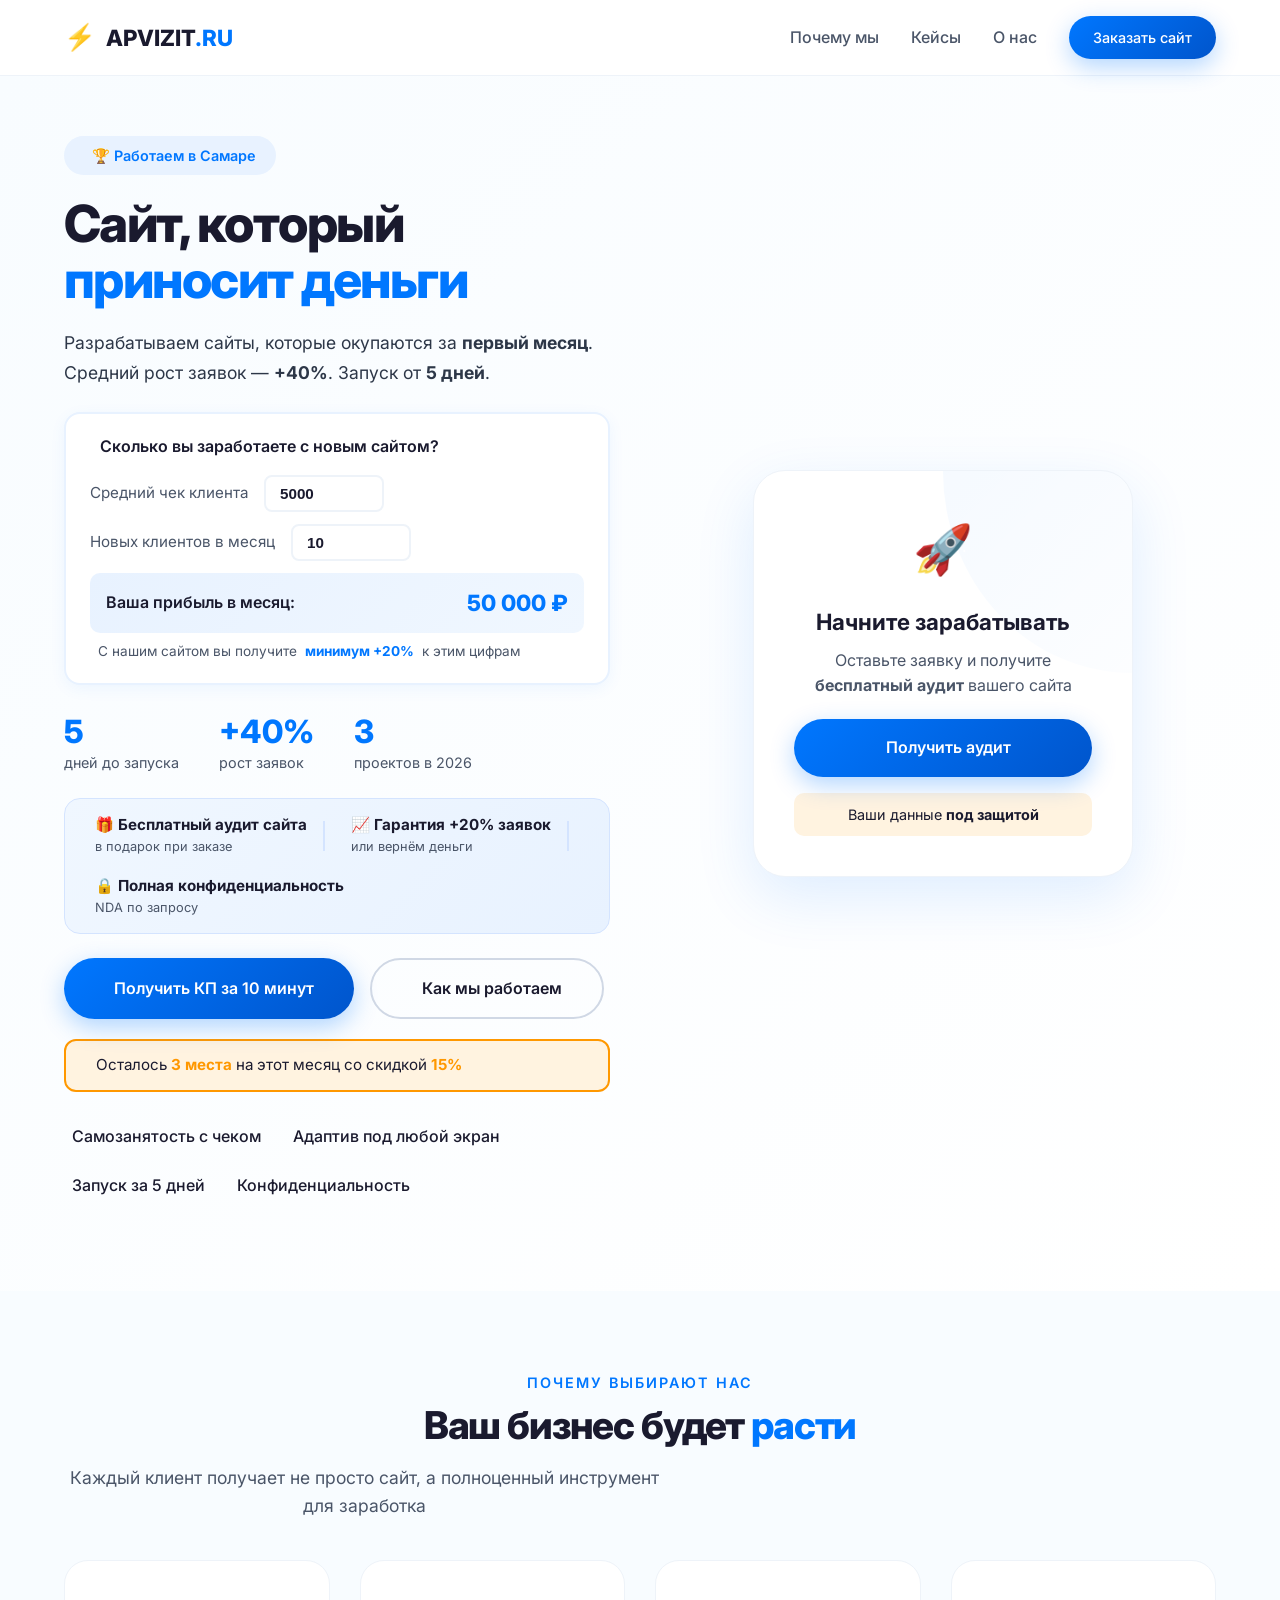
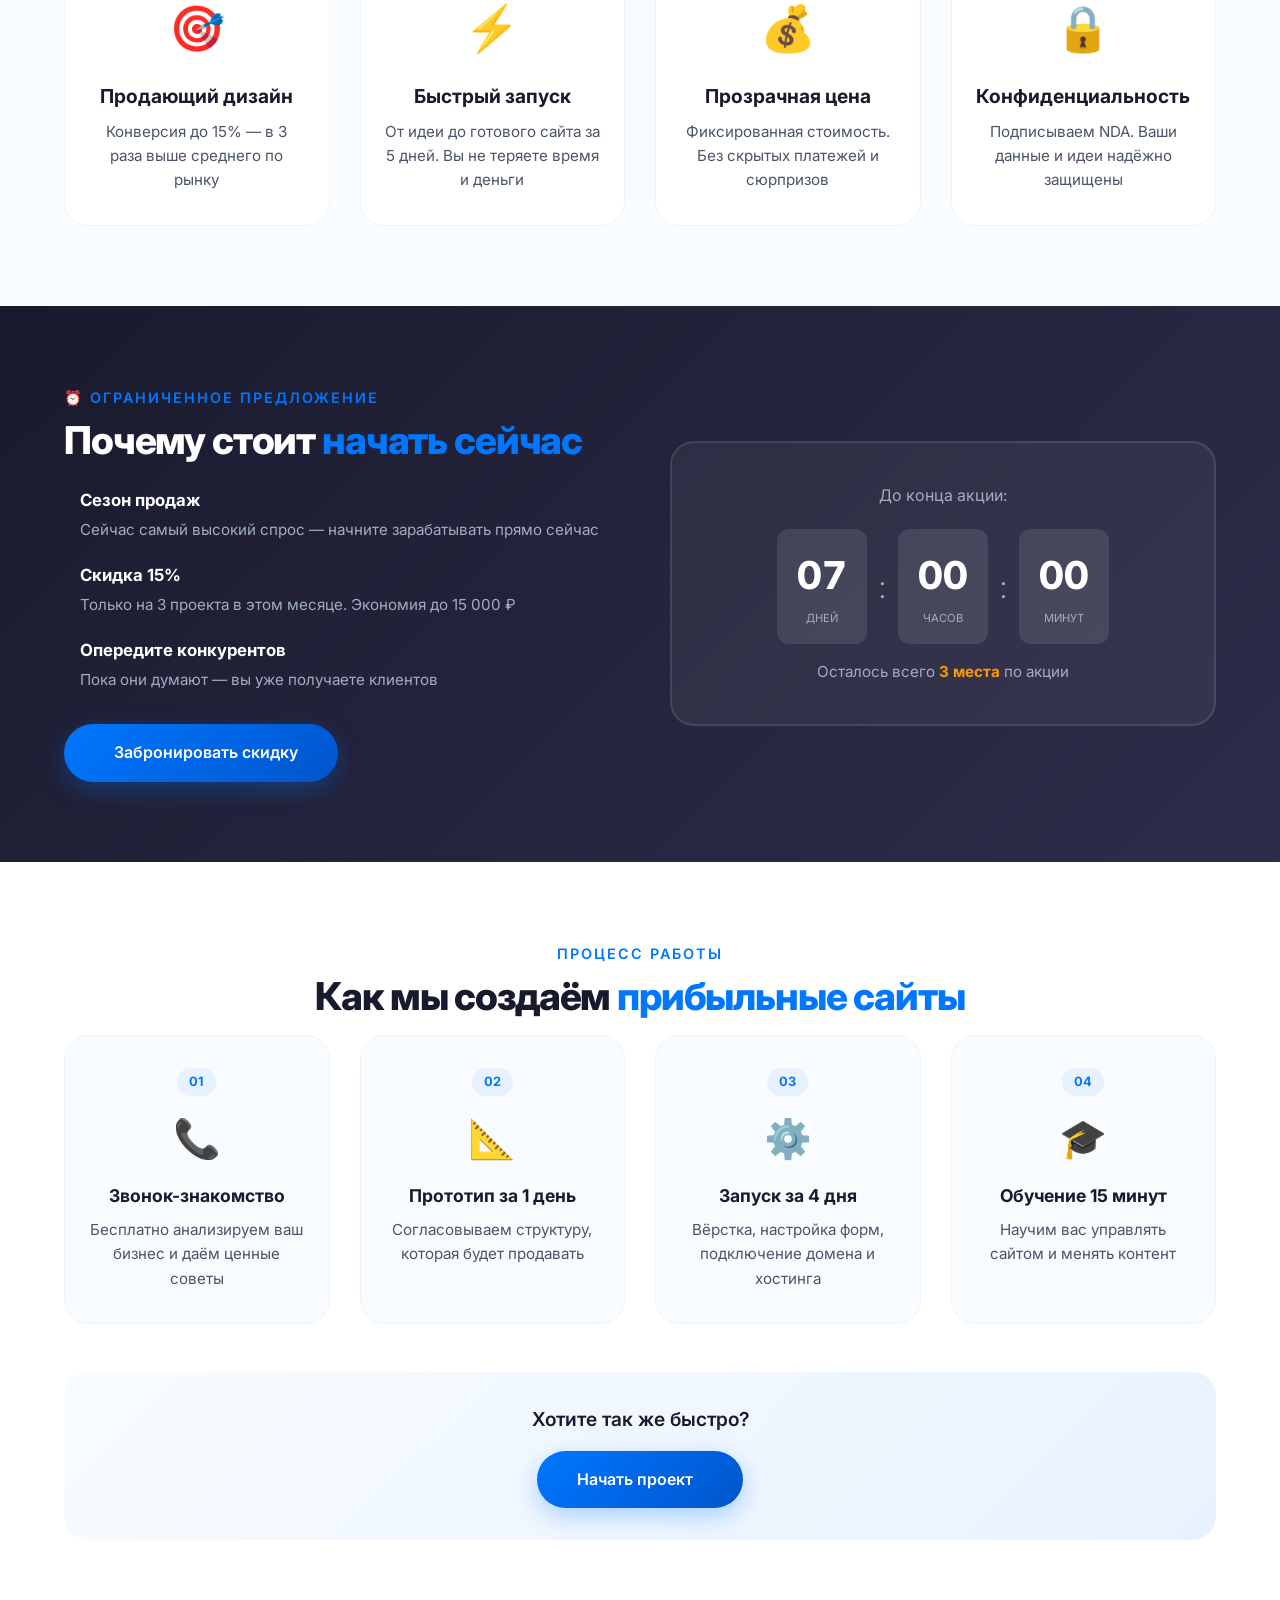
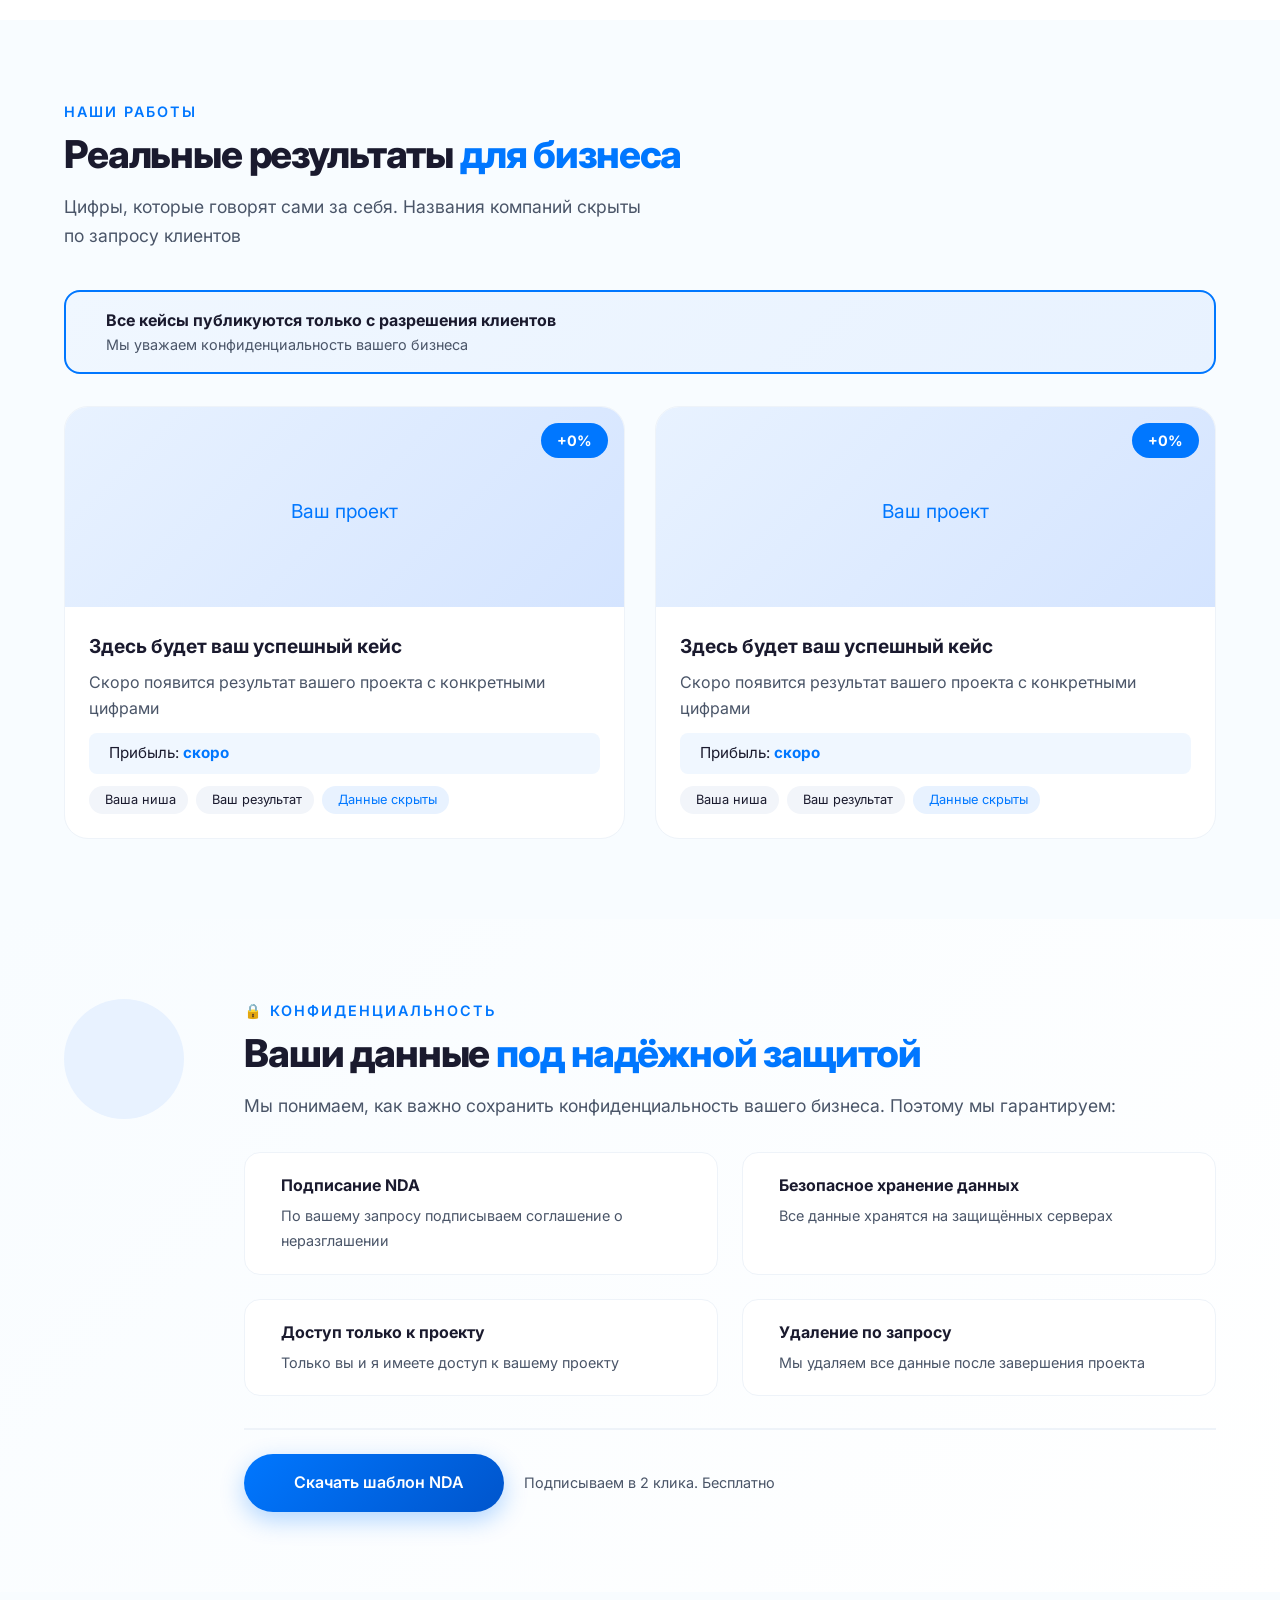
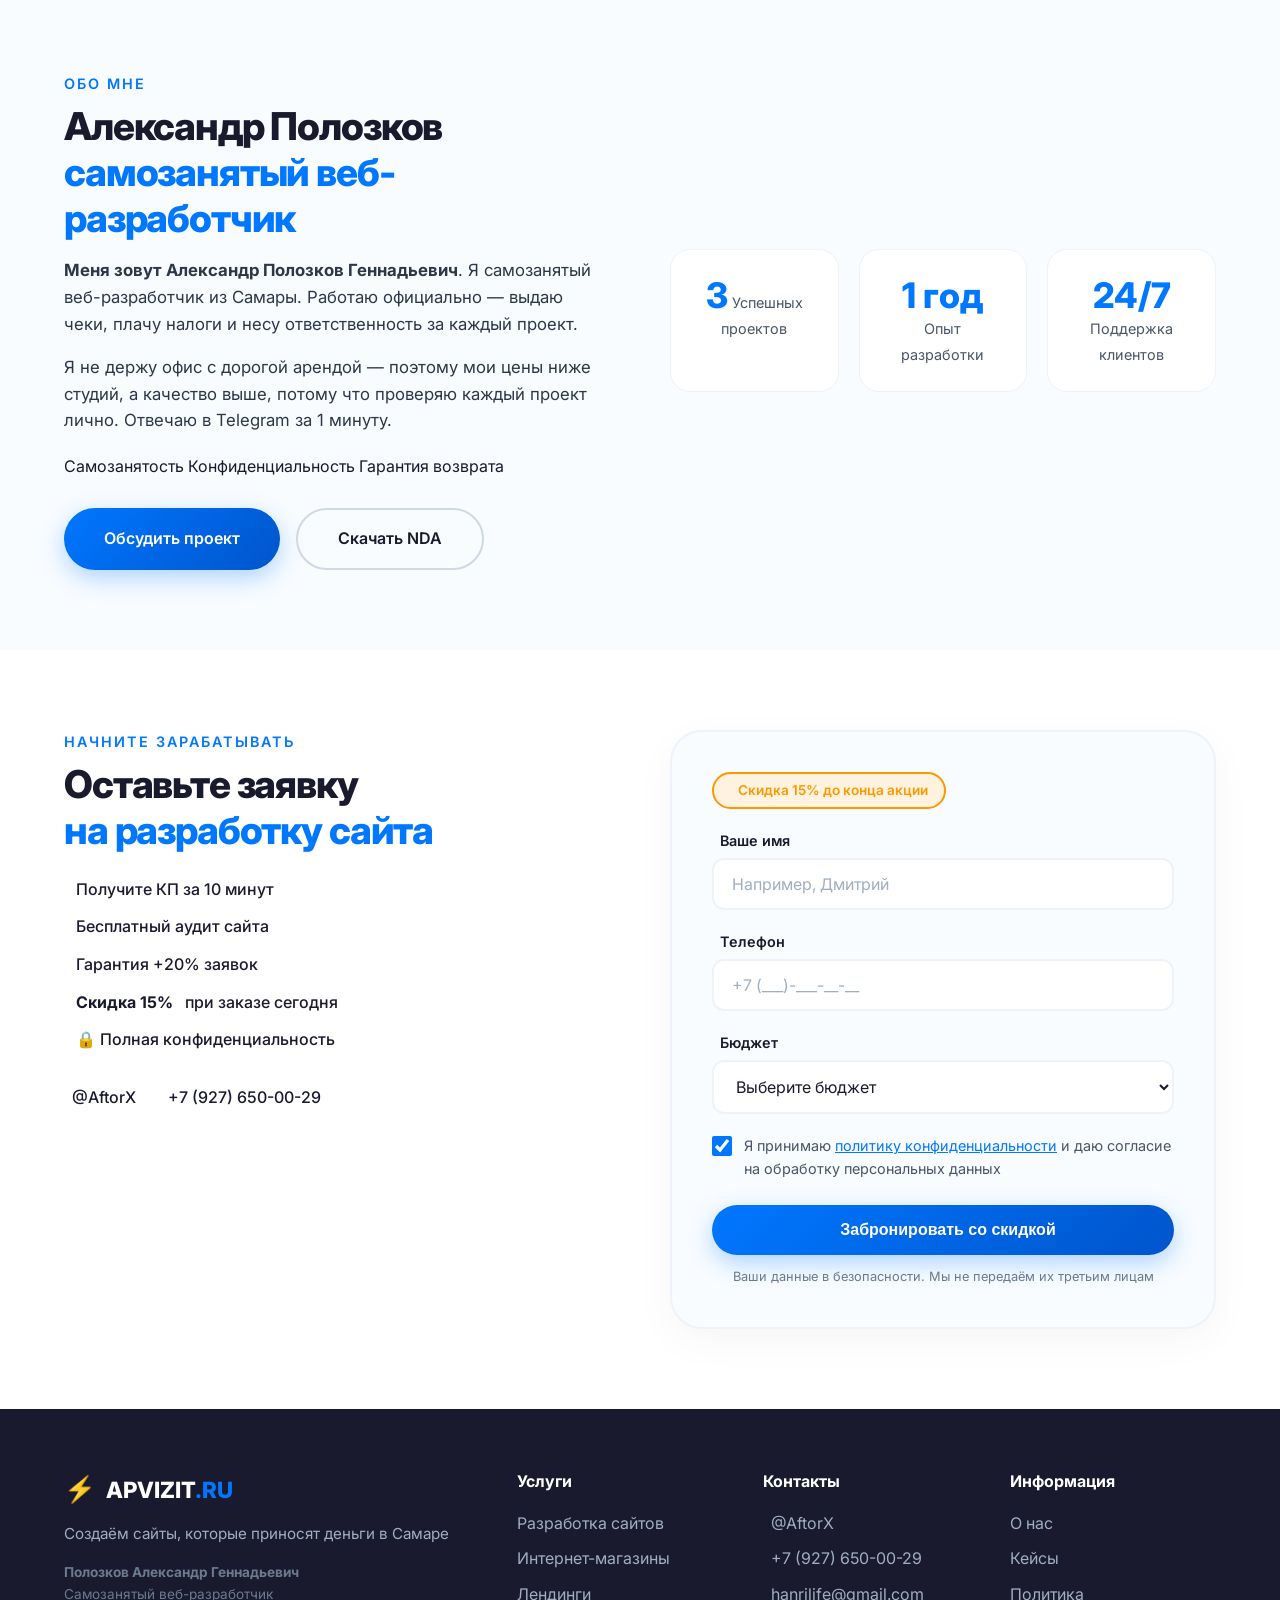
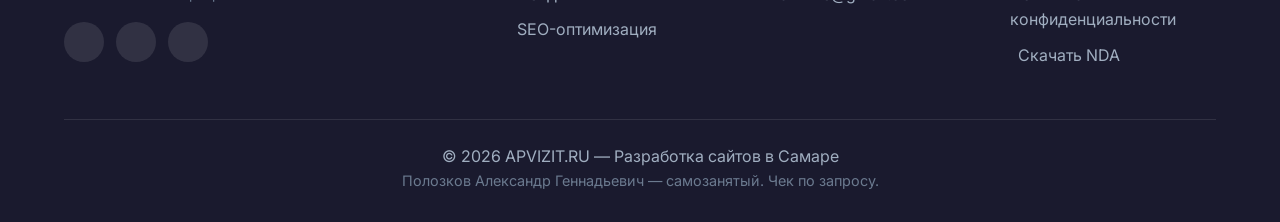
==== commit 0d029d22: "Update index.html" ====
--- a/index.html
+++ b/index.html
@@ -87,7 +87,7 @@
             <span class="stat-label">рост заявок</span>
           </div>
           <div class="stat-item">
-            <span class="stat-number">10+</span>
+            <span class="stat-number">3</span>
             <span class="stat-label">проектов в 2026</span>
           </div>
         </div>
--- a/style.css
+++ b/style.css
@@ -1,1763 +1,1876 @@
+/* ===== Сброс и база ===== */
 * {
-    margin: 0;
-    padding: 0;
-    box-sizing: border-box;
-}
-
-:root {
-    --bg-primary: #0b081b;
-    --bg-secondary: #14102b;
-    --accent: #4a5aff;
-    --accent-light: #7c8cff;
-    --text-primary: #ffffff;
-    --text-secondary: #b0b8d9;
-    --glass-bg: rgba(255, 255, 255, 0.03);
-    --glass-border: rgba(255, 255, 255, 0.06);
-    --font-archivo: 'Archivo Black', sans-serif;
-    --font-inter: 'Inter', 'Segoe UI', Arial, sans-serif;
-    --transition: 0.4s cubic-bezier(0.16, 1, 0.3, 1);
+  margin: 0;
+  padding: 0;
+  box-sizing: border-box;
 }
 
 html {
-    scroll-behavior: smooth;
-    -webkit-font-smoothing: antialiased;
+  scroll-behavior: smooth;
 }
 
 body {
-    background: var(--bg-primary);
-    color: var(--text-primary);
-    font-family: var(--font-inter);
-    line-height: 1.6;
-    overflow-x: hidden;
-    cursor: auto;
-}
-
-/* ─── ПРЕЛОАДЕР ─── */
-.preloader {
-    position: fixed;
-    inset: 0;
-    z-index: 100000;
-    background: var(--bg-primary);
+  font-family: 'Inter', sans-serif;
+  background: #ffffff;
+  color: #1a1a2e;
+  line-height: 1.6;
+  overflow-x: hidden;
+}
+
+.container {
+  max-width: 1200px;
+  margin: 0 auto;
+  padding: 0 24px;
+}
+
+/* ===== Общие элементы ===== */
+.section-label {
+  font-weight: 600;
+  font-size: 0.9rem;
+  text-transform: uppercase;
+  letter-spacing: 2px;
+  color: #0077FF;
+  margin-bottom: 8px;
+}
+
+h2 {
+  font-size: 2.4rem;
+  font-weight: 800;
+  letter-spacing: -0.03em;
+  line-height: 1.2;
+  margin-bottom: 16px;
+  color: #1a1a2e;
+}
+
+h2 span {
+  color: #0077FF;
+}
+
+.section-desc {
+  color: #4a5568;
+  font-size: 1.1rem;
+  max-width: 600px;
+  margin-bottom: 40px;
+}
+
+/* ===== Кнопки ===== */
+.btn-primary {
+  background: linear-gradient(135deg, #0077FF, #0055cc);
+  color: #ffffff !important;
+  border: none;
+  border-radius: 50px;
+  padding: 16px 40px;
+  font-weight: 600;
+  font-size: 1rem;
+  cursor: pointer;
+  transition: all 0.3s ease;
+  box-shadow: 0 8px 24px rgba(0, 119, 255, 0.3);
+  text-decoration: none;
+  display: inline-flex;
+  align-items: center;
+  gap: 10px;
+}
+
+.btn-primary:hover {
+  transform: translateY(-3px);
+  box-shadow: 0 12px 32px rgba(0, 119, 255, 0.4);
+  background: linear-gradient(135deg, #0066dd, #0044aa);
+}
+
+.btn-outline {
+  background: transparent;
+  color: #1a1a2e;
+  border: 2px solid #d0d8e5;
+  border-radius: 50px;
+  padding: 16px 40px;
+  font-weight: 600;
+  font-size: 1rem;
+  cursor: pointer;
+  transition: all 0.3s ease;
+  text-decoration: none;
+  display: inline-flex;
+  align-items: center;
+  gap: 10px;
+}
+
+.btn-outline:hover {
+  border-color: #0077FF;
+  background: #f5f9ff;
+  transform: translateY(-3px);
+}
+
+.btn-small {
+  padding: 10px 24px;
+  font-size: 0.9rem;
+}
+
+.pulse {
+  animation: pulse 2s infinite;
+}
+
+@keyframes pulse {
+  0% {
+    box-shadow: 0 0 0 0 rgba(0, 119, 255, 0.4);
+  }
+  70% {
+    box-shadow: 0 0 0 15px rgba(0, 119, 255, 0);
+  }
+  100% {
+    box-shadow: 0 0 0 0 rgba(0, 119, 255, 0);
+  }
+}
+
+/* ===== Навигация ===== */
+.navbar {
+  position: sticky;
+  top: 0;
+  z-index: 1000;
+  background: rgba(255,255,255,0.95);
+  backdrop-filter: blur(10px);
+  border-bottom: 1px solid #eef3f9;
+  padding: 16px 0;
+}
+
+.nav-container {
+  display: flex;
+  justify-content: space-between;
+  align-items: center;
+}
+
+.logo {
+  display: flex;
+  align-items: center;
+  gap: 10px;
+  font-weight: 800;
+  font-size: 1.4rem;
+  color: #1a1a2e;
+}
+
+.logo-icon {
+  font-size: 1.6rem;
+}
+
+.logo-text {
+  color: #1a1a2e;
+}
+
+.logo-text span {
+  color: #0077FF;
+}
+
+.nav-links {
+  display: flex;
+  align-items: center;
+  gap: 32px;
+}
+
+.nav-links a {
+  text-decoration: none;
+  color: #4a5568;
+  font-weight: 500;
+  transition: color 0.3s;
+}
+
+.nav-links a:hover {
+  color: #0077FF;
+}
+
+.nav-links .btn-primary {
+  color: #ffffff !important;
+}
+
+.hamburger {
+  display: none;
+  flex-direction: column;
+  gap: 5px;
+  cursor: pointer;
+}
+
+.hamburger span {
+  width: 25px;
+  height: 3px;
+  background: #1a1a2e;
+  border-radius: 3px;
+  transition: all 0.3s;
+}
+
+/* ===== HERO ===== */
+#hero {
+  padding: 60px 0 80px;
+  background: linear-gradient(135deg, #f8fcff 0%, #ffffff 100%);
+}
+
+.hero-grid {
+  display: grid;
+  grid-template-columns: 1fr 1fr;
+  gap: 60px;
+  align-items: center;
+}
+
+.hero-badge {
+  display: inline-flex;
+  align-items: center;
+  gap: 8px;
+  background: #e8f2ff;
+  color: #0077FF;
+  padding: 8px 20px;
+  border-radius: 50px;
+  font-weight: 600;
+  font-size: 0.9rem;
+  margin-bottom: 20px;
+}
+
+.hero-badge i {
+  font-size: 1.1rem;
+}
+
+.hero-content h1 {
+  font-size: 3.2rem;
+  font-weight: 800;
+  letter-spacing: -0.03em;
+  line-height: 1.1;
+  margin-bottom: 20px;
+  color: #1a1a2e;
+}
+
+.hero-content h1 span {
+  color: #0077FF;
+}
+
+.hero-sub {
+  font-size: 1.1rem;
+  color: #2d3748;
+  max-width: 540px;
+  margin-bottom: 24px;
+  line-height: 1.7;
+}
+
+/* ===== КАЛЬКУЛЯТОР ПРИБЫЛИ ===== */
+.profit-calculator {
+  background: #ffffff;
+  border-radius: 16px;
+  padding: 20px 24px;
+  border: 2px solid #e8f2ff;
+  margin-bottom: 28px;
+  box-shadow: 0 4px 16px rgba(0,119,255,0.06);
+}
+
+.calc-header {
+  display: flex;
+  align-items: center;
+  gap: 10px;
+  font-weight: 600;
+  color: #1a1a2e;
+  margin-bottom: 16px;
+}
+
+.calc-header i {
+  font-size: 1.4rem;
+  color: #0077FF;
+}
+
+.calc-row {
+  display: flex;
+  align-items: center;
+  gap: 16px;
+  margin-bottom: 12px;
+}
+
+.calc-row span {
+  min-width: 140px;
+  color: #4a5568;
+  font-size: 0.95rem;
+}
+
+.calc-row input {
+  flex: 1;
+  padding: 8px 14px;
+  border: 2px solid #eef3f9;
+  border-radius: 8px;
+  font-size: 0.95rem;
+  font-weight: 600;
+  color: #1a1a2e;
+  max-width: 120px;
+  transition: border-color 0.3s;
+}
+
+.calc-row input:focus {
+  outline: none;
+  border-color: #0077FF;
+}
+
+.calc-result {
+  display: flex;
+  justify-content: space-between;
+  align-items: center;
+  padding: 12px 16px;
+  background: linear-gradient(135deg, #e8f2ff, #f0f7ff);
+  border-radius: 10px;
+  margin: 12px 0 8px;
+}
+
+.calc-result span {
+  color: #1a1a2e;
+  font-weight: 600;
+}
+
+.calc-result strong {
+  font-size: 1.4rem;
+  color: #0077FF;
+  font-weight: 800;
+}
+
+.calc-note {
+  display: flex;
+  align-items: center;
+  gap: 8px;
+  font-size: 0.85rem;
+  color: #4a5568;
+  margin-top: 8px;
+}
+
+.calc-note i {
+  color: #0077FF;
+  font-size: 1rem;
+}
+
+.calc-note strong {
+  color: #0077FF;
+}
+
+/* ===== УНИКАЛЬНОЕ ПРЕДЛОЖЕНИЕ ===== */
+.unique-offer {
+  display: flex;
+  align-items: center;
+  gap: 16px;
+  background: linear-gradient(135deg, #f0f7ff, #e8f2ff);
+  padding: 14px 20px;
+  border-radius: 16px;
+  margin-bottom: 24px;
+  border: 1px solid #d4e4ff;
+  flex-wrap: wrap;
+}
+
+.offer-item {
+  display: flex;
+  align-items: center;
+  gap: 10px;
+}
+
+.offer-item i {
+  font-size: 1.6rem;
+  color: #0077FF;
+}
+
+.offer-item div {
+  display: flex;
+  flex-direction: column;
+}
+
+.offer-title {
+  font-weight: 700;
+  color: #1a1a2e;
+  font-size: 0.95rem;
+}
+
+.offer-desc {
+  font-size: 0.8rem;
+  color: #4a5568;
+}
+
+.offer-divider {
+  width: 2px;
+  height: 30px;
+  background: #d4e4ff;
+}
+
+/* ===== БЛОК СРОЧНОСТИ ===== */
+.urgency-block {
+  display: flex;
+  align-items: center;
+  gap: 10px;
+  background: #fff3e0;
+  border: 2px solid #ff9800;
+  border-radius: 12px;
+  padding: 12px 20px;
+  margin-bottom: 20px;
+}
+
+.urgency-block i {
+  font-size: 1.4rem;
+  color: #ff9800;
+}
+
+.urgency-block span {
+  color: #1a1a2e;
+  font-size: 0.95rem;
+}
+
+.urgency-block strong {
+  color: #ff9800;
+}
+
+.hero-stats {
+  display: flex;
+  gap: 40px;
+  margin-bottom: 24px;
+}
+
+.stat-item {
+  display: flex;
+  flex-direction: column;
+}
+
+.stat-number {
+  font-size: 2rem;
+  font-weight: 800;
+  color: #0077FF;
+  line-height: 1.2;
+}
+
+.stat-label {
+  font-size: 0.9rem;
+  color: #4a5568;
+}
+
+.hero-buttons {
+  display: flex;
+  flex-wrap: wrap;
+  gap: 16px;
+  margin-bottom: 20px;
+}
+
+.trust-badge {
+  display: flex;
+  flex-wrap: wrap;
+  gap: 24px;
+  padding: 12px 0;
+}
+
+.trust-item {
+  display: flex;
+  align-items: center;
+  gap: 8px;
+  font-weight: 500;
+  color: #1a1a2e;
+}
+
+.trust-item i {
+  color: #0077FF;
+  font-size: 1.2rem;
+}
+
+/* ===== Hero визуальный блок ===== */
+.hero-visual {
+  display: flex;
+  justify-content: center;
+  align-items: center;
+}
+
+.hero-card {
+  background: #ffffff;
+  border-radius: 32px;
+  padding: 40px;
+  box-shadow: 0 20px 60px rgba(0, 119, 255, 0.12);
+  border: 1px solid #eef3f9;
+  max-width: 380px;
+  width: 100%;
+  text-align: center;
+  position: relative;
+  overflow: hidden;
+}
+
+.hero-card::before {
+  content: '';
+  position: absolute;
+  top: -50%;
+  right: -50%;
+  width: 100%;
+  height: 100%;
+  background: linear-gradient(135deg, rgba(0,119,255,0.05), transparent);
+  border-radius: 50%;
+}
+
+.hero-card-content {
+  position: relative;
+  z-index: 1;
+}
+
+.hero-card-icon {
+  font-size: 3rem;
+  margin-bottom: 16px;
+}
+
+.hero-card h3 {
+  font-size: 1.4rem;
+  margin-bottom: 8px;
+  color: #1a1a2e;
+}
+
+.hero-card p {
+  color: #4a5568;
+  margin-bottom: 20px;
+}
+
+.card-bonus {
+  margin-top: 16px;
+  padding: 10px;
+  background: #fff3e0;
+  border-radius: 10px;
+  font-size: 0.9rem;
+  color: #1a1a2e;
+}
+
+.card-bonus i {
+  color: #ff9800;
+}
+
+/* ===== Преимущества ===== */
+#advantages {
+  padding: 80px 0;
+  background: #f8fcff;
+  text-align: center;
+}
+
+.advantages-grid {
+  display: grid;
+  grid-template-columns: repeat(auto-fit, minmax(220px, 1fr));
+  gap: 30px;
+  margin-top: 10px;
+}
+
+.advantage-card {
+  background: #ffffff;
+  padding: 32px 24px;
+  border-radius: 24px;
+  border: 1px solid #eef3f9;
+  transition: all 0.3s ease;
+}
+
+.advantage-card:hover {
+  transform: translateY(-8px);
+  box-shadow: 0 12px 40px rgba(0,0,0,0.06);
+  border-color: #0077FF40;
+}
+
+.advantage-icon {
+  font-size: 2.8rem;
+  margin-bottom: 16px;
+}
+
+.advantage-card h3 {
+  font-size: 1.2rem;
+  margin-bottom: 8px;
+  color: #1a1a2e;
+}
+
+.advantage-card p {
+  color: #4a5568;
+  font-size: 0.95rem;
+}
+
+/* ===== БЛОК «ПОЧЕМУ СЕЙЧАС» ===== */
+#why-now {
+  padding: 80px 0;
+  background: linear-gradient(135deg, #1a1a2e, #2d2d4a);
+  color: #ffffff;
+}
+
+.why-now-wrapper {
+  display: grid;
+  grid-template-columns: 1fr 1fr;
+  gap: 60px;
+  align-items: center;
+}
+
+.why-now-content .section-label {
+  color: #0077FF;
+}
+
+.why-now-content h2 {
+  color: #ffffff;
+}
+
+.why-now-content h2 span {
+  color: #0077FF;
+}
+
+.why-now-list {
+  list-style: none;
+  margin: 24px 0 32px;
+}
+
+.why-now-list li {
+  display: flex;
+  gap: 16px;
+  margin-bottom: 20px;
+}
+
+.why-now-list li i {
+  font-size: 2rem;
+  color: #0077FF;
+  flex-shrink: 0;
+  margin-top: 4px;
+}
+
+.why-now-list li strong {
+  display: block;
+  font-size: 1.05rem;
+  margin-bottom: 4px;
+  color: #ffffff;
+}
+
+.why-now-list li p {
+  color: #a0aec0;
+  font-size: 0.95rem;
+}
+
+.timer-box {
+  background: rgba(255,255,255,0.05);
+  border: 2px solid rgba(255,255,255,0.1);
+  border-radius: 24px;
+  padding: 40px;
+  text-align: center;
+}
+
+.timer-label {
+  font-size: 1rem;
+  color: #a0aec0;
+  margin-bottom: 20px;
+}
+
+.timer {
+  display: flex;
+  justify-content: center;
+  align-items: center;
+  gap: 12px;
+  margin-bottom: 16px;
+}
+
+.timer-item {
+  display: flex;
+  flex-direction: column;
+  align-items: center;
+  background: rgba(255,255,255,0.1);
+  padding: 16px 20px;
+  border-radius: 12px;
+  min-width: 70px;
+}
+
+.timer-item span:first-child {
+  font-size: 2.4rem;
+  font-weight: 800;
+  color: #ffffff;
+  font-variant-numeric: tabular-nums;
+}
+
+.timer-item span:last-child {
+  font-size: 0.7rem;
+  color: #a0aec0;
+  text-transform: uppercase;
+  margin-top: 4px;
+}
+
+.timer-sep {
+  font-size: 2rem;
+  color: #a0aec0;
+  font-weight: 300;
+}
+
+.timer-note {
+  color: #a0aec0;
+  font-size: 0.95rem;
+}
+
+.timer-note strong {
+  color: #ff9800;
+}
+
+/* ===== Процесс ===== */
+#process {
+  padding: 80px 0;
+  background: #ffffff;
+  text-align: center;
+}
+
+.steps-grid {
+  display: grid;
+  grid-template-columns: repeat(auto-fit, minmax(220px, 1fr));
+  gap: 30px;
+  margin-top: 10px;
+}
+
+.step-card {
+  background: #f8fcff;
+  padding: 32px 24px;
+  border-radius: 24px;
+  border: 1px solid #eef3f9;
+  transition: all 0.3s ease;
+  position: relative;
+  text-align: center;
+}
+
+.step-card:hover {
+  transform: translateY(-6px);
+  box-shadow: 0 12px 40px rgba(0,0,0,0.04);
+}
+
+.step-number {
+  font-size: 0.8rem;
+  font-weight: 700;
+  color: #0077FF;
+  background: #e8f2ff;
+  display: inline-block;
+  padding: 4px 12px;
+  border-radius: 50px;
+  margin-bottom: 12px;
+}
+
+.step-icon {
+  font-size: 2.4rem;
+  display: block;
+  margin-bottom: 12px;
+}
+
+.step-card h3 {
+  font-size: 1.1rem;
+  font-weight: 700;
+  margin-bottom: 8px;
+  color: #1a1a2e;
+}
+
+.step-card p {
+  color: #4a5568;
+  font-size: 0.95rem;
+}
+
+.process-cta {
+  margin-top: 48px;
+  padding: 32px;
+  background: linear-gradient(135deg, #f8fcff, #e8f2ff);
+  border-radius: 24px;
+}
+
+.process-cta p {
+  font-size: 1.2rem;
+  font-weight: 600;
+  margin-bottom: 16px;
+  color: #1a1a2e;
+}
+
+/* ===== Кейсы ===== */
+#cases {
+  padding: 80px 0;
+  background: #f8fcff;
+}
+
+.cases-grid {
+  display: grid;
+  grid-template-columns: repeat(auto-fit, minmax(300px, 1fr));
+  gap: 30px;
+  margin-top: 10px;
+}
+
+.case-card {
+  background: #ffffff;
+  border-radius: 24px;
+  overflow: hidden;
+  border: 1px solid #eef3f9;
+  transition: all 0.3s ease;
+}
+
+.case-card:hover {
+  transform: translateY(-6px);
+  box-shadow: 0 12px 40px rgba(0,0,0,0.06);
+}
+
+.case-image {
+  position: relative;
+}
+
+.case-placeholder {
+  height: 200px;
+  background: linear-gradient(135deg, #e8f2ff, #d4e4ff);
+  display: flex;
+  flex-direction: column;
+  align-items: center;
+  justify-content: center;
+  font-size: 1.2rem;
+  color: #0077FF;
+  gap: 8px;
+}
+
+.case-placeholder i {
+  font-size: 3rem;
+}
+
+.case-badge {
+  position: absolute;
+  top: 16px;
+  right: 16px;
+  background: #0077FF;
+  color: #ffffff;
+  padding: 6px 16px;
+  border-radius: 50px;
+  font-weight: 700;
+  font-size: 0.9rem;
+}
+
+.case-content {
+  padding: 24px;
+}
+
+.case-content h3 {
+  font-size: 1.2rem;
+  margin-bottom: 8px;
+  color: #1a1a2e;
+}
+
+.case-content p {
+  color: #4a5568;
+  margin-bottom: 8px;
+}
+
+.case-result {
+  display: flex;
+  align-items: center;
+  gap: 8px;
+  padding: 8px 12px;
+  background: #f0f7ff;
+  border-radius: 8px;
+  margin: 12px 0;
+}
+
+.case-result i {
+  color: #0077FF;
+  font-size: 1.2rem;
+}
+
+.case-result span {
+  color: #1a1a2e;
+  font-size: 0.95rem;
+}
+
+.case-result strong {
+  color: #0077FF;
+}
+
+.case-tags {
+  display: flex;
+  flex-wrap: wrap;
+  gap: 8px;
+}
+
+.case-tags .tag {
+  background: #f2f5fa;
+  padding: 4px 12px;
+  border-radius: 50px;
+  font-size: 0.8rem;
+  display: inline-flex;
+  align-items: center;
+  gap: 4px;
+  color: #1a1a2e;
+}
+
+.case-tags .tag i {
+  color: #0077FF;
+}
+
+.confidentiality-tag {
+  background: #e8f2ff !important;
+  color: #0077FF !important;
+}
+
+.confidentiality-tag i {
+  color: #0077FF !important;
+}
+
+/* ===== Баннер конфиденциальности ===== */
+.confidentiality-banner {
+  display: flex;
+  align-items: center;
+  gap: 16px;
+  background: linear-gradient(135deg, #f0f7ff, #e8f2ff);
+  border: 2px solid #0077FF;
+  border-radius: 16px;
+  padding: 16px 24px;
+  margin-bottom: 32px;
+}
+
+.confidentiality-banner i {
+  font-size: 2rem;
+  color: #0077FF;
+  flex-shrink: 0;
+}
+
+.confidentiality-banner div {
+  display: flex;
+  flex-direction: column;
+}
+
+.confidentiality-banner strong {
+  color: #1a1a2e;
+  font-size: 1rem;
+}
+
+.confidentiality-banner span {
+  color: #4a5568;
+  font-size: 0.9rem;
+}
+
+/* ===== Блок конфиденциальности ===== */
+#confidentiality {
+  padding: 80px 0;
+  background: linear-gradient(135deg, #f8fcff, #ffffff);
+}
+
+.confidentiality-wrapper {
+  display: grid;
+  grid-template-columns: auto 1fr;
+  gap: 60px;
+  align-items: start;
+}
+
+.confidentiality-icon {
+  font-size: 4rem;
+  color: #0077FF;
+  background: #e8f2ff;
+  width: 120px;
+  height: 120px;
+  border-radius: 50%;
+  display: flex;
+  align-items: center;
+  justify-content: center;
+  flex-shrink: 0;
+}
+
+.confidentiality-content h2 {
+  margin-bottom: 16px;
+}
+
+.confidentiality-content p {
+  color: #4a5568;
+  font-size: 1.1rem;
+  margin-bottom: 32px;
+}
+
+.confidentiality-grid {
+  display: grid;
+  grid-template-columns: 1fr 1fr;
+  gap: 24px;
+}
+
+.conf-item {
+  display: flex;
+  gap: 16px;
+  background: #ffffff;
+  padding: 20px;
+  border-radius: 16px;
+  border: 1px solid #eef3f9;
+  transition: all 0.3s ease;
+}
+
+.conf-item:hover {
+  transform: translateY(-4px);
+  box-shadow: 0 8px 24px rgba(0,0,0,0.04);
+  border-color: #0077FF40;
+}
+
+.conf-item i {
+  font-size: 1.8rem;
+  color: #0077FF;
+  flex-shrink: 0;
+  margin-top: 2px;
+}
+
+.conf-item strong {
+  display: block;
+  color: #1a1a2e;
+  margin-bottom: 4px;
+  font-size: 1rem;
+}
+
+.conf-item span {
+  color: #4a5568;
+  font-size: 0.9rem;
+}
+
+.nda-cta {
+  display: flex;
+  align-items: center;
+  gap: 20px;
+  margin-top: 32px;
+  padding-top: 24px;
+  border-top: 2px solid #eef3f9;
+}
+
+.nda-note {
+  color: #4a5568;
+  font-size: 0.9rem;
+}
+
+/* ===== О нас ===== */
+#about {
+  padding: 80px 0;
+  background: #f8fcff;
+}
+
+.about-wrapper {
+  display: grid;
+  grid-template-columns: 1fr 1fr;
+  gap: 60px;
+  align-items: center;
+}
+
+.about-content p {
+  color: #2d3748;
+  margin-bottom: 16px;
+  font-size: 1.05rem;
+}
+
+.about-content .tag-group {
+  margin: 20px 0 28px;
+}
+
+.about-buttons {
+  margin-top: 8px;
+  display: flex;
+  gap: 16px;
+  flex-wrap: wrap;
+}
+
+.about-stats {
+  display: grid;
+  grid-template-columns: repeat(3, 1fr);
+  gap: 20px;
+}
+
+.stat-card {
+  background: #ffffff;
+  padding: 24px;
+  border-radius: 20px;
+  text-align: center;
+  border: 1px solid #eef3f9;
+}
+
+.stat-card .stat-number {
+  font-size: 2.2rem;
+  font-weight: 800;
+  color: #0077FF;
+}
+
+.stat-card .stat-label {
+  font-size: 0.9rem;
+  color: #4a5568;
+}
+
+/* ===== Форма ===== */
+#form-section {
+  padding: 80px 0;
+  background: #ffffff;
+}
+
+.form-wrapper {
+  display: grid;
+  grid-template-columns: 1fr 1fr;
+  gap: 60px;
+  align-items: start;
+}
+
+.form-left h2 {
+  margin-bottom: 16px;
+  color: #1a1a2e;
+}
+
+.form-benefits {
+  list-style: none;
+  margin: 24px 0 32px;
+}
+
+.form-benefits li {
+  display: flex;
+  align-items: center;
+  gap: 12px;
+  margin-bottom: 12px;
+  font-weight: 500;
+  color: #1a1a2e;
+}
+
+.form-benefits li i {
+  color: #0077FF;
+  font-size: 1.2rem;
+}
+
+.contact-info {
+  display: flex;
+  gap: 24px;
+  flex-wrap: wrap;
+}
+
+.contact-info p {
+  display: flex;
+  align-items: center;
+  gap: 8px;
+  font-weight: 500;
+  color: #1a1a2e;
+}
+
+.contact-info i {
+  color: #0077FF;
+  font-size: 1.2rem;
+}
+
+.form-card {
+  background: #f8fcff;
+  padding: 40px;
+  border-radius: 32px;
+  border: 2px solid #eef3f9;
+  box-shadow: 0 12px 40px rgba(0,0,0,0.04);
+  position: relative;
+}
+
+.form-discount-badge {
+  display: inline-flex;
+  align-items: center;
+  gap: 8px;
+  background: #fff3e0;
+  border: 2px solid #ff9800;
+  border-radius: 50px;
+  padding: 6px 16px;
+  font-size: 0.85rem;
+  font-weight: 600;
+  color: #ff9800;
+  margin-bottom: 20px;
+}
+
+.form-group {
+  margin-bottom: 20px;
+}
+
+.form-group label {
+  display: block;
+  font-weight: 600;
+  margin-bottom: 6px;
+  font-size: 0.9rem;
+  color: #1a1a2e;
+}
+
+.form-group label i {
+  color: #0077FF;
+  margin-right: 8px;
+}
+
+.form-group input,
+.form-group select {
+  width: 100%;
+  padding: 14px 18px;
+  border-radius: 12px;
+  border: 2px solid #eef3f9;
+  font-size: 1rem;
+  transition: all 0.3s;
+  font-family: 'Inter', sans-serif;
+  color: #1a1a2e;
+  background: #ffffff;
+}
+
+.form-group input::placeholder {
+  color: #a0aec0;
+}
+
+.form-group input:focus,
+.form-group select:focus {
+  outline: none;
+  border-color: #0077FF;
+  box-shadow: 0 0 0 4px rgba(0,119,255,0.1);
+}
+
+.confidentiality-check {
+  margin: 16px 0;
+}
+
+.confidentiality-check label {
+  display: flex !important;
+  align-items: flex-start;
+  gap: 12px;
+  font-weight: 400 !important;
+  font-size: 0.9rem !important;
+  color: #4a5568 !important;
+  cursor: pointer;
+}
+
+.confidentiality-check input[type="checkbox"] {
+  width: 20px;
+  height: 20px;
+  min-width: 20px;
+  margin-top: 2px;
+  accent-color: #0077FF;
+  border-radius: 4px;
+}
+
+.privacy-link {
+  color: #0077FF;
+  text-decoration: underline;
+  cursor: pointer;
+}
+
+.privacy-link:hover {
+  color: #0055cc;
+}
+
+.btn-submit {
+  width: 100%;
+  justify-content: center;
+  margin-top: 8px;
+  color: #ffffff !important;
+}
+
+.form-note {
+  font-size: 0.8rem;
+  color: #6b7a8f;
+  text-align: center;
+  margin-top: 12px;
+}
+
+/* ===== Страница NDA ===== */
+#nda {
+  padding: 60px 0 100px;
+  background: #f8fcff;
+  display: none;
+}
+
+#nda:target {
+  display: block;
+}
+
+.nda-wrapper {
+  max-width: 900px;
+  margin: 0 auto;
+  background: #ffffff;
+  padding: 50px 60px;
+  border-radius: 32px;
+  box-shadow: 0 12px 48px rgba(0,0,0,0.06);
+  border: 1px solid #eef3f9;
+}
+
+.back-link {
+  display: inline-flex;
+  align-items: center;
+  gap: 8px;
+  color: #0077FF;
+  text-decoration: none;
+  font-weight: 600;
+  margin-bottom: 24px;
+  transition: all 0.3s;
+}
+
+.back-link:hover {
+  gap: 12px;
+  color: #0055cc;
+}
+
+.nda-header {
+  text-align: center;
+  margin-bottom: 40px;
+}
+
+.nda-icon {
+  font-size: 4rem;
+  margin-bottom: 12px;
+}
+
+.nda-header h1 {
+  font-size: 2.4rem;
+  font-weight: 800;
+  color: #1a1a2e;
+  margin-bottom: 8px;
+}
+
+.nda-subtitle {
+  color: #4a5568;
+  font-size: 1.1rem;
+}
+
+.nda-benefits {
+  display: grid;
+  grid-template-columns: repeat(3, 1fr);
+  gap: 20px;
+  margin-bottom: 40px;
+}
+
+.nda-benefit {
+  display: flex;
+  align-items: center;
+  gap: 14px;
+  background: #f8fcff;
+  padding: 16px 20px;
+  border-radius: 16px;
+  border: 1px solid #eef3f9;
+}
+
+.nda-benefit i {
+  font-size: 1.8rem;
+  color: #0077FF;
+  flex-shrink: 0;
+}
+
+.nda-benefit strong {
+  display: block;
+  color: #1a1a2e;
+  font-size: 0.95rem;
+}
+
+.nda-benefit span {
+  color: #4a5568;
+  font-size: 0.85rem;
+}
+
+.nda-document {
+  background: #f8fcff;
+  border: 2px solid #eef3f9;
+  border-radius: 16px;
+  padding: 40px;
+  margin-bottom: 32px;
+}
+
+.nda-doc-header {
+  text-align: center;
+  border-bottom: 2px solid #eef3f9;
+  padding-bottom: 20px;
+  margin-bottom: 24px;
+}
+
+.nda-doc-header h2 {
+  font-size: 1.6rem;
+  font-weight: 800;
+  color: #1a1a2e;
+  margin-bottom: 4px;
+}
+
+.nda-doc-meta {
+  display: flex;
+  justify-content: center;
+  gap: 30px;
+  color: #4a5568;
+  font-size: 0.95rem;
+}
+
+.nda-doc-body {
+  color: #1a1a2e;
+}
+
+.nda-doc-p {
+  margin-bottom: 8px;
+  line-height: 1.6;
+}
+
+.nda-doc-section {
+  margin: 20px 0;
+}
+
+.nda-doc-section h3 {
+  font-size: 1.1rem;
+  font-weight: 700;
+  color: #1a1a2e;
+  margin-bottom: 8px;
+}
+
+.nda-doc-section p {
+  color: #2d3748;
+  line-height: 1.6;
+  margin-bottom: 4px;
+}
+
+.nda-doc-section ul {
+  list-style: none;
+  padding: 0;
+  margin: 8px 0;
+}
+
+.nda-doc-section ul li {
+  padding: 4px 0 4px 24px;
+  position: relative;
+  color: #2d3748;
+  line-height: 1.5;
+}
+
+.nda-doc-section ul li::before {
+  content: '•';
+  position: absolute;
+  left: 0;
+  color: #0077FF;
+  font-weight: 700;
+}
+
+.nda-doc-sign {
+  display: grid;
+  grid-template-columns: 1fr 1fr;
+  gap: 40px;
+  margin: 32px 0 16px;
+}
+
+.nda-sign-block {
+  padding: 16px;
+  background: #ffffff;
+  border-radius: 12px;
+  border: 1px solid #eef3f9;
+}
+
+.nda-sign-block p {
+  font-weight: 600;
+  color: #1a1a2e;
+  margin-bottom: 8px;
+}
+
+.nda-sign-line {
+  border-bottom: 2px solid #1a1a2e;
+  padding: 8px 0;
+  font-size: 0.95rem;
+  color: #4a5568;
+  min-height: 40px;
+}
+
+.nda-sign-label {
+  font-size: 0.8rem;
+  color: #6b7a8f;
+  margin-top: 4px;
+}
+
+.nda-doc-date {
+  text-align: center;
+  margin-top: 20px;
+  color: #4a5568;
+  font-weight: 500;
+}
+
+.nda-actions {
+  display: flex;
+  flex-wrap: wrap;
+  gap: 16px;
+  justify-content: center;
+  margin-bottom: 24px;
+}
+
+.nda-note-bottom {
+  display: flex;
+  align-items: flex-start;
+  gap: 14px;
+  background: #f0f7ff;
+  border: 1px solid #d4e4ff;
+  border-radius: 16px;
+  padding: 20px 24px;
+}
+
+.nda-note-bottom i {
+  font-size: 1.6rem;
+  color: #0077FF;
+  flex-shrink: 0;
+  margin-top: 2px;
+}
+
+.nda-note-bottom strong {
+  display: block;
+  color: #1a1a2e;
+  font-size: 1rem;
+}
+
+.nda-note-bottom span {
+  color: #4a5568;
+  font-size: 0.95rem;
+}
+
+/* ===== Страница политики конфиденциальности ===== */
+#privacy-policy {
+  padding: 60px 0 100px;
+  background: #f8fcff;
+  display: none;
+}
+
+#privacy-policy:target {
+  display: block;
+}
+
+.privacy-policy-wrapper {
+  max-width: 900px;
+  margin: 0 auto;
+  background: #ffffff;
+  padding: 50px 60px;
+  border-radius: 32px;
+  box-shadow: 0 12px 48px rgba(0,0,0,0.06);
+  border: 1px solid #eef3f9;
+}
+
+.privacy-policy-wrapper h1 {
+  font-size: 2.4rem;
+  font-weight: 800;
+  color: #1a1a2e;
+  margin-bottom: 32px;
+  text-align: center;
+}
+
+.privacy-content {
+  display: flex;
+  flex-direction: column;
+  gap: 28px;
+}
+
+.privacy-block h2 {
+  font-size: 1.2rem;
+  font-weight: 700;
+  color: #1a1a2e;
+  margin-bottom: 12px;
+}
+
+.privacy-block p {
+  color: #2d3748;
+  line-height: 1.7;
+  font-size: 1rem;
+}
+
+.privacy-block ul {
+  list-style: none;
+  padding: 0;
+}
+
+.privacy-block ul li {
+  padding: 6px 0 6px 24px;
+  position: relative;
+  color: #2d3748;
+  line-height: 1.6;
+}
+
+.privacy-block ul li::before {
+  content: '•';
+  position: absolute;
+  left: 0;
+  color: #0077FF;
+  font-weight: 700;
+  font-size: 1.2rem;
+}
+
+/* ===== Подвал ===== */
+footer {
+  background: #1a1a2e;
+  color: #ffffff;
+  padding: 60px 0 30px;
+}
+
+.footer-grid {
+  display: grid;
+  grid-template-columns: 2fr 1fr 1fr 1fr;
+  gap: 40px;
+  margin-bottom: 40px;
+}
+
+.footer-col .logo {
+  margin-bottom: 12px;
+}
+
+.footer-col .logo-text {
+  color: #ffffff;
+}
+
+.footer-col p {
+  color: #a0aec0;
+  font-size: 0.95rem;
+  margin-bottom: 16px;
+}
+
+.footer-col h4 {
+  color: #ffffff;
+  margin-bottom: 16px;
+  font-size: 1rem;
+}
+
+.footer-col a {
+  color: #a0aec0;
+  text-decoration: none;
+  display: block;
+  margin-bottom: 10px;
+  transition: color 0.3s;
+}
+
+.footer-col a:hover {
+  color: #ffffff;
+}
+
+.footer-col a i {
+  margin-right: 8px;
+}
+
+.social-links {
+  display: flex;
+  gap: 12px;
+}
+
+.social-links a {
+  background: rgba(255,255,255,0.1);
+  width: 40px;
+  height: 40px;
+  border-radius: 50%;
+  display: flex;
+  align-items: center;
+  justify-content: center;
+  transition: all 0.3s;
+  color: #ffffff;
+  text-decoration: none;
+}
+
+.social-links a:hover {
+  background: #0077FF;
+  transform: translateY(-3px);
+}
+
+.footer-bottom {
+  border-top: 1px solid rgba(255,255,255,0.1);
+  padding-top: 24px;
+  text-align: center;
+}
+
+.footer-bottom p {
+  color: #a0aec0;
+}
+
+/* ===== Адаптивность ===== */
+@media (max-width: 1024px) {
+  .hero-grid {
+    grid-template-columns: 1fr;
+    gap: 40px;
+  }
+  
+  .hero-visual {
+    order: -1;
+  }
+  
+  .about-wrapper {
+    grid-template-columns: 1fr;
+  }
+  
+  .form-wrapper {
+    grid-template-columns: 1fr;
+  }
+  
+  .footer-grid {
+    grid-template-columns: 1fr 1fr;
+  }
+  
+  .why-now-wrapper {
+    grid-template-columns: 1fr;
+  }
+  
+  .confidentiality-wrapper {
+    grid-template-columns: 1fr;
+    text-align: center;
+  }
+  
+  .confidentiality-icon {
+    margin: 0 auto;
+  }
+  
+  .confidentiality-grid {
+    grid-template-columns: 1fr 1fr;
+  }
+  
+  .nda-benefits {
+    grid-template-columns: 1fr 1fr;
+  }
+}
+
+@media (max-width: 768px) {
+  .nav-links {
+    display: none;
+    flex-direction: column;
+    background: #ffffff;
+    padding: 20px;
+    border-radius: 16px;
+    box-shadow: 0 12px 40px rgba(0,0,0,0.1);
+    position: absolute;
+    top: 70px;
+    right: 24px;
+    width: 200px;
+  }
+  
+  .nav-links.active {
     display: flex;
-    align-items: center;
-    justify-content: center;
+  }
+  
+  .hamburger {
+    display: flex;
+  }
+  
+  .hero-content h1 {
+    font-size: 2.2rem;
+  }
+  
+  .hero-stats {
+    gap: 20px;
+  }
+  
+  .stat-number {
+    font-size: 1.6rem;
+  }
+  
+  h2 {
+    font-size: 1.8rem;
+  }
+  
+  .footer-grid {
+    grid-template-columns: 1fr;
+  }
+  
+  .about-stats {
+    grid-template-columns: 1fr 1fr;
+  }
+  
+  .form-card {
+    padding: 24px;
+  }
+  
+  .unique-offer {
     flex-direction: column;
-    gap: 24px;
-    transition: opacity 0.6s ease, visibility 0.6s ease;
-}
-
-.preloader.hidden {
-    opacity: 0;
-    visibility: hidden;
-    pointer-events: none;
-}
-
-.preloader-ring {
-    width: 60px;
-    height: 60px;
-    border-radius: 50%;
-    border: 3px solid rgba(255, 255, 255, 0.05);
-    border-top-color: var(--accent-light);
-    animation: spin 1s linear infinite;
-}
-
-@keyframes spin {
-    to { transform: rotate(360deg); }
-}
-
-.preloader-text {
-    font-family: var(--font-archivo);
-    font-size: 1rem;
-    letter-spacing: 4px;
-    color: var(--text-secondary);
-    animation: pulseText 1.4s ease-in-out infinite;
-}
-
-@keyframes pulseText {
-    0%, 100% { opacity: 0.4; }
-    50% { opacity: 1; }
-}
-
-/* ─── ХЕДЕР ─── */
-header {
-    position: fixed;
-    top: 0;
-    left: 0;
-    right: 0;
-    z-index: 1000;
-    display: flex;
-    align-items: center;
-    justify-content: space-between;
-    padding: 16px 40px;
-    background: transparent;
-    transition: var(--transition);
-    backdrop-filter: none;
-    -webkit-backdrop-filter: none;
-}
-
-header.scrolled {
-    background: rgba(11, 8, 27, 0.85);
-    backdrop-filter: blur(20px);
-    -webkit-backdrop-filter: blur(20px);
-    border-bottom: 1px solid var(--glass-border);
-}
-
-.logo-block {
-    display: flex;
-    align-items: center;
+    align-items: stretch;
     gap: 12px;
-    text-decoration: none;
-}
-
-.logo-img {
-    height: 38px;
-    width: auto;
-}
-
-.logo-text {
-    font-family: var(--font-archivo);
-    font-size: 1.3rem;
-    letter-spacing: 2px;
-    color: #fff;
-}
-
-.nav-links {
-    display: flex;
-    gap: 28px;
-    list-style: none;
-}
-
-.nav-links a {
-    color: var(--text-secondary);
-    text-decoration: none;
-    font-size: 0.85rem;
-    font-weight: 500;
-    position: relative;
-    padding: 4px 0;
-    transition: color 0.3s;
-}
-
-.nav-links a::after {
-    content: '';
-    position: absolute;
-    bottom: -2px;
-    left: 50%;
-    transform: translateX(-50%);
-    width: 0;
-    height: 2px;
-    background: var(--accent-light);
-    transition: width 0.3s ease;
-}
-
-.nav-links a:hover::after,
-.nav-links a.active::after {
-    width: 80%;
-}
-
-.nav-links a:hover,
-.nav-links a.active {
-    color: #fff;
-}
-
-.btn-cons {
-    background: linear-gradient(135deg, var(--accent), #3a4aff);
-    color: #fff;
-    padding: 10px 24px;
-    border-radius: 60px;
-    text-decoration: none;
-    font-weight: 600;
-    font-size: 0.85rem;
-    transition: var(--transition);
-    box-shadow: 0 8px 28px rgba(60, 80, 255, 0.2);
-    border: none;
-    cursor: pointer;
-}
-
-.btn-cons:hover {
-    transform: translateY(-2px);
-    box-shadow: 0 12px 40px rgba(60, 80, 255, 0.35);
-}
-
-/* ─── HERO ─── */
-.hero-section {
-    position: relative;
-    min-height: 100vh;
-    display: flex;
-    align-items: center;
-    justify-content: space-between;
-    padding: 120px 5% 80px;
-    overflow: hidden;
-    isolation: isolate;
-}
-
-.hero-section .bg-glow {
-    position: absolute;
-    inset: 0;
-    z-index: 0;
-    background: radial-gradient(circle at 20% 30%, rgba(56, 34, 255, 0.20) 0%, transparent 55%),
-                radial-gradient(circle at 80% 70%, rgba(0, 102, 255, 0.12) 0%, transparent 50%);
-    pointer-events: none;
-}
-
-.hero-section canvas#particles {
-    position: absolute;
-    inset: 0;
-    z-index: 1;
-    pointer-events: none;
-}
-
-.hero-content {
-    position: relative;
-    z-index: 2;
-    flex: 1 1 50%;
-    max-width: 680px;
-}
-
-.glass-badge {
-    display: inline-block;
-    background: rgba(255, 255, 255, 0.05);
-    backdrop-filter: blur(12px);
-    -webkit-backdrop-filter: blur(12px);
-    border: 1px solid rgba(255, 255, 255, 0.08);
-    padding: 6px 18px 6px 14px;
-    border-radius: 40px;
-    font-size: 0.75rem;
-    font-weight: 500;
-    color: #b0b8ff;
-    margin-bottom: 28px;
-    background: rgba(40, 60, 255, 0.08);
-    border-color: rgba(80, 120, 255, 0.15);
-}
-
-.glass-badge i {
-    margin-right: 6px;
-    color: var(--accent-light);
-}
-
-.hero-title {
-    font-family: var(--font-archivo);
-    font-size: clamp(2.8rem, 8vw, 4.8rem);
-    line-height: 1.05;
-    letter-spacing: -0.02em;
-    margin-bottom: 0.2rem;
-}
-
-.gradient-text {
-    background: linear-gradient(135deg, #b8baff 0%, #7c8cff 40%, #5a6aff 80%);
-    -webkit-background-clip: text;
-    -webkit-text-fill-color: transparent;
-    background-clip: text;
-}
-
-.hero-sub {
-    font-size: clamp(1.1rem, 2vw, 1.4rem);
-    color: var(--text-secondary);
-    font-weight: 400;
-    line-height: 1.6;
-    margin: 20px 0 32px;
-    max-width: 520px;
-}
-
-.btn-group {
-    display: flex;
-    flex-wrap: wrap;
-    gap: 16px;
-    align-items: center;
-    margin-bottom: 50px;
-}
-
-.btn-primary {
-    display: inline-flex;
-    align-items: center;
-    gap: 10px;
-    background: linear-gradient(135deg, #4a5aff, #3a4aff);
-    color: #fff;
-    padding: 14px 34px;
-    border-radius: 60px;
-    font-weight: 600;
-    font-size: 1rem;
-    text-decoration: none;
-    border: none;
-    box-shadow: 0 8px 28px rgba(60, 80, 255, 0.25);
-    transition: var(--transition);
-    border: 1px solid rgba(255, 255, 255, 0.06);
-}
-
-.btn-primary:hover {
-    transform: translateY(-3px) scale(1.02);
-    box-shadow: 0 16px 40px rgba(60, 80, 255, 0.4);
-    background: linear-gradient(135deg, #5a6aff, #4a5aff);
-}
-
-.btn-secondary {
-    display: inline-flex;
-    align-items: center;
+  }
+  
+  .offer-divider {
+    display: none;
+  }
+  
+  .calc-row {
+    flex-direction: column;
+    align-items: stretch;
+  }
+  
+  .calc-row input {
+    max-width: 100%;
+  }
+  
+  .calc-result {
+    flex-direction: column;
+    gap: 4px;
+  }
+  
+  .timer {
     gap: 8px;
-    background: rgba(255, 255, 255, 0.03);
-    backdrop-filter: blur(6px);
-    -webkit-backdrop-filter: blur(6px);
-    border: 1px solid rgba(255, 255, 255, 0.08);
-    color: #d0d5ff;
-    padding: 14px 30px;
-    border-radius: 60px;
-    font-weight: 500;
-    font-size: 1rem;
-    text-decoration: none;
-    transition: var(--transition);
-}
-
-.btn-secondary:hover {
-    background: rgba(255, 255, 255, 0.08);
-    border-color: rgba(255, 255, 255, 0.18);
-    color: #fff;
-    transform: translateY(-3px);
-}
-
-.stats-grid {
-    display: flex;
-    flex-wrap: wrap;
-    gap: 36px 48px;
-    margin-top: 10px;
-}
-
-.stat-item {
-    display: flex;
-    align-items: center;
-    gap: 12px;
-    background: rgba(255, 255, 255, 0.02);
-    backdrop-filter: blur(4px);
-    padding: 6px 16px 6px 10px;
-    border-radius: 60px;
-    border: 1px solid rgba(255, 255, 255, 0.03);
-    transition: 0.3s;
-}
-
-.stat-item:hover {
-    border-color: rgba(100, 130, 255, 0.15);
-    background: rgba(255, 255, 255, 0.04);
-}
-
-.stat-item i {
+  }
+  
+  .timer-item {
+    padding: 12px 14px;
+    min-width: 50px;
+  }
+  
+  .timer-item span:first-child {
     font-size: 1.6rem;
-    color: #6a7aff;
-    opacity: 0.9;
-}
-
-.stat-number {
-    font-weight: 700;
-    font-size: 1.5rem;
-    letter-spacing: -0.02em;
-    background: linear-gradient(135deg, #f0f2ff, #bcc4ff);
-    -webkit-background-clip: text;
-    -webkit-text-fill-color: transparent;
-    background-clip: text;
-}
-
-.stat-label {
-    font-size: 0.8rem;
-    font-weight: 400;
-    color: #989fc9;
-    margin-left: 2px;
-}
-
-.hero-visual {
-    position: relative;
-    z-index: 2;
-    flex: 1 1 40%;
-    display: flex;
-    justify-content: center;
-    align-items: center;
-}
-
-.hero-image-wrapper {
-    position: relative;
-    width: 100%;
-    max-width: 540px;
-    aspect-ratio: 1/1.1;
-    overflow: hidden;
-    border-radius: 32px;
-    background: linear-gradient(145deg, rgba(74, 90, 255, 0.05), rgba(74, 90, 255, 0.01));
-}
-
-.hero-image-placeholder {
-    width: 100%;
-    height: 100%;
-    object-fit: cover;
-    display: block;
-    background-image: url('ere.png');
-    background-size: cover;
-    background-position: center;
-}
-
-/* ─── БЕГУЩАЯ СТРОКА ─── */
-.marquee {
-    background: rgba(255, 255, 255, 0.02);
-    border-top: 1px solid var(--glass-border);
-    border-bottom: 1px solid var(--glass-border);
-    padding: 12px 0;
-    overflow: hidden;
-    white-space: nowrap;
-    position: relative;
-    z-index: 2;
-}
-
-.marquee-track {
-    display: inline-flex;
-    gap: 48px;
-    animation: marquee 25s linear infinite;
-}
-
-.marquee-track span {
-    font-family: var(--font-archivo);
-    font-size: 0.85rem;
-    letter-spacing: 2px;
-    color: var(--text-secondary);
-    text-transform: uppercase;
-}
-
-.marquee-track .highlight {
-    color: var(--accent-light);
-}
-
-@keyframes marquee {
-    0% { transform: translateX(0); }
-    100% { transform: translateX(-50%); }
-}
-
-/* ─── ОБЩИЕ СТИЛИ ДЛЯ СЕКЦИЙ ─── */
-section {
-    padding: 80px 5%;
-    position: relative;
-}
-
-.section-badge {
-    display: inline-block;
-    background: rgba(82, 58, 237, 0.15);
-    color: #a78bfa;
-    padding: 6px 18px;
-    border-radius: 20px;
-    font-size: 0.75rem;
-    font-weight: 600;
-    letter-spacing: 1px;
-    border: 1px solid rgba(82, 58, 237, 0.2);
-    margin-bottom: 12px;
-}
-
-.section-badge i {
-    margin-right: 6px;
-}
-
-.section-title {
-    font-family: var(--font-archivo);
-    font-size: clamp(2rem, 5vw, 3.2rem);
-    line-height: 1.1;
-    margin-bottom: 12px;
-}
-
-.section-subtitle {
-    font-size: 1.1rem;
-    color: var(--text-secondary);
-    max-width: 500px;
-    margin: 0 auto;
-}
-
-/* ─── УСЛУГИ (ПАКЕТЫ) ─── */
-.services-section {
-    background: linear-gradient(180deg, #0b081b 0%, #14102b 100%);
-}
-
-.services-header {
-    text-align: center;
-    margin-bottom: 60px;
-}
-
-.services-grid {
-    display: grid;
-    grid-template-columns: repeat(auto-fit, minmax(280px, 1fr));
-    gap: 30px;
-    max-width: 1200px;
-    margin: 0 auto;
-}
-
-.service-card {
-    background: var(--glass-bg);
-    backdrop-filter: blur(10px);
-    -webkit-backdrop-filter: blur(10px);
-    border: 1px solid var(--glass-border);
-    border-radius: 24px;
-    padding: 36px 28px 32px;
-    transition: var(--transition);
-    position: relative;
-    overflow: hidden;
-}
-
-.service-card:hover {
-    transform: translateY(-6px);
-    border-color: rgba(82, 58, 237, 0.2);
-    box-shadow: 0 20px 60px rgba(0, 0, 0, 0.3);
-}
-
-.service-card.popular {
-    border-color: rgba(82, 58, 237, 0.3);
-    background: rgba(82, 58, 237, 0.05);
-}
-
-.card-badge {
-    position: absolute;
-    top: 12px;
-    right: 12px;
-    background: linear-gradient(135deg, #ff6b6b, #ee5a24);
-    color: #fff;
-    padding: 4px 14px;
-    border-radius: 20px;
-    font-size: 0.65rem;
-    font-weight: 600;
-}
-
-.card-icon {
-    width: 56px;
-    height: 56px;
-    background: rgba(82, 58, 237, 0.12);
-    border-radius: 16px;
-    display: flex;
-    align-items: center;
-    justify-content: center;
-    margin-bottom: 20px;
-}
-
-.card-icon i {
-    font-size: 28px;
-    color: var(--accent-light);
-}
-
-.service-card h3 {
-    font-family: var(--font-archivo);
-    font-size: 1.3rem;
-    margin-bottom: 12px;
-}
-
-.service-card p {
-    font-size: 0.95rem;
-    color: var(--text-secondary);
-    line-height: 1.6;
-    margin-bottom: 20px;
-}
-
-.service-features {
-    list-style: none;
-    margin-bottom: 24px;
-}
-
-.service-features li {
-    font-size: 0.9rem;
-    color: #d0d5ff;
-    display: flex;
-    align-items: center;
-    gap: 10px;
-    padding: 4px 0;
-}
-
-.service-features i {
-    color: var(--accent-light);
-    font-size: 1.1rem;
-}
-
-.price-wrapper {
-    display: flex;
-    align-items: center;
-    gap: 12px;
-    flex-wrap: wrap;
-    margin-bottom: 16px;
-}
-
-.prise {
-    font-family: var(--font-archivo);
-    font-size: 2rem;
-    background: linear-gradient(135deg, #f0f2ff, #bcc4ff);
-    -webkit-background-clip: text;
-    -webkit-text-fill-color: transparent;
-    background-clip: text;
-}
-
-.price-old {
-    font-size: 1rem;
-    color: #989fc9;
-    text-decoration: line-through;
-}
-
-.price-badge {
-    background: linear-gradient(135deg, #ff6b6b, #ee5a24);
-    color: #fff;
-    padding: 2px 12px;
-    border-radius: 20px;
-    font-size: 0.65rem;
-    font-weight: 700;
-    text-transform: uppercase;
-}
-
-.service-link {
-    display: inline-flex;
-    align-items: center;
-    gap: 6px;
-    color: var(--accent-light);
-    text-decoration: none;
-    font-weight: 600;
-    font-size: 0.95rem;
-    transition: var(--transition);
-}
-
-.service-link:hover {
-    gap: 12px;
-    color: #a78bfa;
-}
-
-/* ─── КЕЙСЫ (ОБНОВЛЁННЫЙ БЛОК) ─── */
-.cases-section {
-    background: linear-gradient(180deg, #14102b 0%, #0b081b 100%);
-}
-
-.cases-header {
-    text-align: center;
-    margin-bottom: 50px;
-}
-
-.cases-grid {
-    display: grid;
-    grid-template-columns: repeat(auto-fit, minmax(320px, 1fr));
-    gap: 30px;
-    max-width: 1000px;
-    margin: 0 auto;
-    justify-items: center;
-}
-
-.case-card {
-    background: var(--glass-bg);
-    border: 1px solid var(--glass-border);
-    border-radius: 20px;
-    overflow: hidden;
-    transition: var(--transition);
-    width: 100%;
-    max-width: 420px;
-}
-
-.case-card:hover {
-    transform: translateY(-6px);
-    border-color: rgba(82, 58, 237, 0.2);
-    box-shadow: 0 20px 60px rgba(0, 0, 0, 0.3);
-}
-
-.case-image {
-    height: 180px;
-    background: rgba(255, 255, 255, 0.03);
-    display: flex;
-    align-items: center;
-    justify-content: center;
-    border-bottom: 1px solid var(--glass-border);
-}
-
-.case-image.placeholder {
-    background: linear-gradient(145deg, rgba(82, 58, 237, 0.05), rgba(82, 58, 237, 0.02));
-}
-
-.case-image i {
-    
-    font-size: 48px;
-    color: rgba(124, 58, 237, 0.3);
-}
-
-.case-content {
-    padding: 24px 24px 28px;
-}
-
-.case-status {
-    display: inline-block;
-    font-size: 0.75rem;
-    font-weight: 600;
-    padding: 4px 14px;
-    border-radius: 12px;
-    margin-bottom: 12px;
-    background: rgba(255, 215, 0, 0.12);
-    color: #ffd700;
-}
-
-.case-card h3 {
-    font-family: var(--font-archivo);
-    font-size: 1.15rem;
-    margin-bottom: 10px;
-    line-height: 1.3;
-}
-
-.case-card p {
-    font-size: 0.9rem;
-    color: var(--text-secondary);
-    line-height: 1.6;
-    margin-bottom: 14px;
-}
-
-.case-link {
-    display: inline-flex;
-    align-items: center;
-    gap: 6px;
-    color: var(--accent-light);
-    text-decoration: none;
-    font-weight: 500;
-    font-size: 0.9rem;
-    transition: var(--transition);
-}
-
-.case-link:hover {
-    gap: 12px;
-    color: #a78bfa;
-}
-
-.case-link.primary {
-    color: #fff;
-    background: linear-gradient(135deg, #4a5aff, #3a4aff);
-    padding: 10px 28px;
-    border-radius: 30px;
-    font-weight: 600;
-    box-shadow: 0 4px 20px rgba(60, 80, 255, 0.2);
-}
-
-.case-link.primary:hover {
-    transform: translateY(-2px);
-    box-shadow: 0 8px 30px rgba(60, 80, 255, 0.3);
-    gap: 10px;
-}
-
-.invite-card {
-    border-color: rgba(82, 58, 237, 0.2) !important;
-    background: linear-gradient(145deg, rgba(82, 58, 237, 0.05), rgba(82, 58, 237, 0.02)) !important;
-}
-
-.invite-card .case-image {
-    background: linear-gradient(145deg, rgba(82, 58, 237, 0.08), rgba(82, 58, 237, 0.03));
-}
-
-.invite-card .case-image i {
-    font-size: 56px;
-    color: rgba(124, 58, 237, 0.4);
-    animation: floatIcon 3s ease-in-out infinite;
-}
-
-@keyframes floatIcon {
-    0%, 100% { transform: translateY(0); }
-    50% { transform: translateY(-8px); }
-}
-
-.offer-benefits {
-    display: flex;
-    flex-wrap: wrap;
-    gap: 10px;
-    margin: 14px 0 18px;
-}
-
-.offer-benefits span {
-    font-size: 0.8rem;
-    color: var(--text-secondary);
-    background: rgba(255, 255, 255, 0.04);
-    padding: 4px 14px;
-    border-radius: 20px;
-    border: 1px solid rgba(255, 255, 255, 0.05);
-}
-
-/* ─── ОБО МНЕ ─── */
-.about-section {
-    background: linear-gradient(180deg, #0b081b 0%, #14102b 100%);
-}
-
-.about-container {
-    display: flex;
-    justify-content: center;
-    align-items: center;
-    max-width: 800px;
-    margin: 0 auto;
-}
-
-.about-content {
-    flex: 1;
-    text-align: center;
-    max-width: 700px;
-}
-
-.about-text {
-    font-size: 1.05rem;
-    color: var(--text-secondary);
-    line-height: 1.8;
-    margin-bottom: 14px;
-    max-width: 650px;
-    margin-left: auto;
-    margin-right: auto;
-}
-
-.about-text .highlight {
-    color: #a78bfa;
-    font-weight: 500;
-}
-
-.about-principle {
-    display: flex;
-    align-items: flex-start;
-    justify-content: center;
-    gap: 14px;
-    background: rgba(82, 58, 237, 0.05);
-    border-left: 3px solid #7c3aed;
-    border-right: 3px solid #7c3aed;
-    padding: 16px 24px;
-    border-radius: 12px;
-    margin: 20px auto 24px;
-    max-width: 550px;
-}
-
-.about-principle span {
-    font-size: 24px;
-    flex-shrink: 0;
-}
-
-.about-principle p {
-    font-size: 1rem;
-    font-style: italic;
-    color: #d0d5ff;
-    line-height: 1.5;
-    margin: 0;
-}
-
-.about-skills {
-    display: flex;
-    flex-wrap: wrap;
-    gap: 10px;
-    margin-bottom: 28px;
-    justify-content: center;
-}
-
-.about-skills span {
-    font-size: 0.8rem;
-    color: var(--text-secondary);
-    background: rgba(255, 255, 255, 0.04);
-    padding: 6px 16px;
-    border-radius: 20px;
-    border: 1px solid rgba(255, 255, 255, 0.06);
-    transition: 0.3s;
-}
-
-.about-skills span:hover {
-    background: rgba(82, 58, 237, 0.08);
-    border-color: rgba(82, 58, 237, 0.2);
-    color: #a78bfa;
-}
-
-/* ─── ОТЗЫВЫ ─── */
-.reviews-section {
-    background: linear-gradient(180deg, #14102b 0%, #0b081b 100%);
-}
-
-.reviews-header {
-    text-align: center;
-    margin-bottom: 50px;
-}
-
-.reviews-grid {
-    display: grid;
-    grid-template-columns: repeat(auto-fit, minmax(320px, 1fr));
-    gap: 30px;
-    max-width: 1000px;
-    margin: 0 auto;
-}
-
-.review-card {
-    background: var(--glass-bg);
-    border: 1px solid var(--glass-border);
-    border-radius: 24px;
-    padding: 32px 28px;
-    transition: var(--transition);
-    position: relative;
-    overflow: hidden;
-}
-
-.review-card::before {
-    content: '"';
-    position: absolute;
-    top: -10px;
-    right: 20px;
-    font-size: 120px;
-    color: rgba(124, 58, 237, 0.05);
-    font-family: 'Georgia', serif;
-    line-height: 1;
-}
-
-.review-card:hover {
-    transform: translateY(-6px);
-    border-color: rgba(82, 58, 237, 0.2);
-    box-shadow: 0 20px 60px rgba(0, 0, 0, 0.3);
-}
-
-.review-stars {
-    display: flex;
-    gap: 4px;
-    margin-bottom: 16px;
-}
-
-.review-stars i {
-    font-size: 20px;
-    color: #ffd700;
-}
-
-.review-text {
-    font-size: 1rem;
-    color: #d0d5ff;
-    line-height: 1.7;
-    margin-bottom: 20px;
-    font-style: italic;
-}
-
-.review-author {
-    display: flex;
-    align-items: center;
-    gap: 14px;
-    margin-bottom: 18px;
-}
-
-.review-avatar {
-    width: 48px;
-    height: 48px;
-    border-radius: 50%;
-    display: flex;
-    align-items: center;
-    justify-content: center;
-    flex-shrink: 0;
-}
-
-.review-avatar i {
-    font-size: 24px;
-    color: #fff;
-    opacity: 0.6;
-}
-
-.review-author h4 {
-    font-size: 1rem;
-    font-weight: 600;
-    color: #fff;
-}
-
-.review-author span {
-    font-size: 0.8rem;
-    color: #989fc9;
-}
-
-.review-offer {
-    display: flex;
-    flex-wrap: wrap;
-    gap: 8px;
-    margin: 16px 0 20px;
-}
-
-.review-offer span {
-    font-size: 0.75rem;
-    color: var(--text-secondary);
-    background: rgba(255, 255, 255, 0.04);
-    padding: 4px 14px;
-    border-radius: 20px;
-    border: 1px solid rgba(255, 255, 255, 0.05);
-}
-
-.review-btn {
-    display: inline-flex;
-    align-items: center;
-    gap: 8px;
-    color: #fff;
-    background: linear-gradient(135deg, #4a5aff, #3a4aff);
-    padding: 10px 28px;
-    border-radius: 30px;
-    text-decoration: none;
-    font-weight: 600;
-    font-size: 0.9rem;
-    box-shadow: 0 4px 20px rgba(60, 80, 255, 0.2);
-    transition: var(--transition);
-    width: fit-content;
-}
-
-.review-btn:hover {
-    transform: translateY(-2px);
-    box-shadow: 0 8px 30px rgba(60, 80, 255, 0.3);
-    gap: 12px;
-}
-
-.review-btn.secondary {
-    background: rgba(255, 255, 255, 0.05);
-    box-shadow: none;
-    border: 1px solid rgba(255, 255, 255, 0.08);
-}
-
-.review-btn.secondary:hover {
-    background: rgba(255, 255, 255, 0.08);
-    border-color: rgba(255, 255, 255, 0.15);
-}
-
-/* ─── КАЛЬКУЛЯТОР ─── */
-.calculator-section {
-    background: linear-gradient(180deg, #0b081b 0%, #14102b 100%);
-}
-
-.calculator-container {
-    max-width: 800px;
-    margin: 0 auto;
-    background: var(--glass-bg);
-    backdrop-filter: blur(16px);
-    -webkit-backdrop-filter: blur(16px);
-    border: 1px solid var(--glass-border);
-    border-radius: 32px;
-    padding: 40px 48px;
-}
-
-.calculator-container h2 {
-    font-family: var(--font-archivo);
+  }
+  
+  .confidentiality-grid {
+    grid-template-columns: 1fr;
+  }
+  
+  .nda-wrapper {
+    padding: 30px 20px;
+  }
+  
+  .nda-header h1 {
     font-size: 1.8rem;
-    margin-bottom: 8px;
-}
-
-.calculator-container .sub {
-    color: var(--text-secondary);
-    margin-bottom: 28px;
-}
-
-.calc-group {
-    margin-bottom: 20px;
-}
-
-.calc-group label {
-    display: block;
-    font-weight: 500;
-    font-size: 0.9rem;
-    margin-bottom: 8px;
-    color: #d0d5ff;
-}
-
-.calc-group input[type="range"] {
-    width: 100%;
-    height: 6px;
-    -webkit-appearance: none;
-    appearance: none;
-    background: rgba(255, 255, 255, 0.08);
-    border-radius: 4px;
-    outline: none;
-}
-
-.calc-group input[type="range"]::-webkit-slider-thumb {
-    -webkit-appearance: none;
-    width: 18px;
-    height: 18px;
-    border-radius: 50%;
-    background: var(--accent-light);
-    cursor: pointer;
-    box-shadow: 0 0 20px rgba(74, 90, 255, 0.3);
-}
-
-.calc-value {
-    display: flex;
-    justify-content: space-between;
-    font-size: 0.85rem;
-    color: var(--text-secondary);
-    margin-top: 4px;
-}
-
-.calc-total {
-    margin-top: 24px;
-    padding-top: 20px;
-    border-top: 1px solid var(--glass-border);
-    display: flex;
-    justify-content: space-between;
-    align-items: center;
-    flex-wrap: wrap;
-    gap: 12px;
-}
-
-.calc-total .price {
-    font-family: var(--font-archivo);
-    font-size: 2.2rem;
-    background: linear-gradient(135deg, #f0f2ff, #bcc4ff);
-    -webkit-background-clip: text;
-    -webkit-text-fill-color: transparent;
-    background-clip: text;
-}
-
-/* ─── ГАРАНТИЯ ─── */
-.guarantee-section {
-    background: linear-gradient(180deg, #14102b 0%, #0b081b 100%);
-}
-
-.guarantee-grid {
-    display: grid;
-    grid-template-columns: repeat(auto-fit, minmax(220px, 1fr));
-    gap: 30px;
-    max-width: 1000px;
-    margin: 0 auto;
-}
-
-.guarantee-item {
-    text-align: center;
-    padding: 24px;
-    background: var(--glass-bg);
-    border: 1px solid var(--glass-border);
-    border-radius: 20px;
-    transition: var(--transition);
-}
-
-.guarantee-item:hover {
-    border-color: rgba(82, 58, 237, 0.2);
-    transform: translateY(-4px);
-}
-
-.guarantee-item i {
-    font-size: 40px;
-    color: var(--accent-light);
-    margin-bottom: 12px;
-}
-
-.guarantee-item h4 {
-    font-family: var(--font-archivo);
-    font-size: 1rem;
-    margin-bottom: 6px;
-}
-
-.guarantee-item p {
-    font-size: 0.85rem;
-    color: var(--text-secondary);
-}
-
-/* ─── КОНТАКТЫ ─── */
-.contacts-section {
-    background: linear-gradient(180deg, #14102b 0%, #0b081b 100%);
-    position: relative;
-    overflow: hidden;
-}
-
-.contacts-section::before {
-    content: '';
-    position: absolute;
-    top: -30%;
-    right: -15%;
-    width: 700px;
-    height: 700px;
-    background: radial-gradient(circle, rgba(60, 100, 255, 0.15), transparent 60%);
-    filter: blur(120px);
-    pointer-events: none;
-    animation: glowFloat1 8s ease-in-out infinite alternate;
-}
-
-@keyframes glowFloat1 {
-    0% { transform: translate(0, 0) scale(1); opacity: 0.5; }
-    100% { transform: translate(-30px, 20px) scale(1.1); opacity: 1; }
-}
-
-.contacts-container {
-    max-width: 1100px;
-    margin: 0 auto;
-    position: relative;
-    z-index: 2;
-}
-
-.contacts-header {
-    text-align: center;
-    margin-bottom: 40px;
-}
-
-.contacts-glass {
-    background: var(--glass-bg);
-    backdrop-filter: blur(20px);
-    -webkit-backdrop-filter: blur(20px);
-    border: 1px solid var(--glass-border);
-    border-radius: 32px;
-    padding: 40px 36px;
-    box-shadow: 0 8px 60px rgba(0, 0, 0, 0.3), inset 0 1px 0 rgba(255, 255, 255, 0.05);
-    transition: var(--transition);
-}
-
-.contacts-glass:hover {
-    border-color: rgba(82, 58, 237, 0.15);
-}
-
-.contacts-grid {
-    display: grid;
-    grid-template-columns: 1fr 1.5fr;
-    gap: 50px;
-    align-items: start;
-}
-
-.contacts-info {
-    padding-right: 20px;
-}
-
-.contact-item {
-    display: flex;
-    align-items: center;
-    gap: 16px;
-    padding: 14px 0;
-    border-bottom: 1px solid rgba(255, 255, 255, 0.04);
-}
-
-.contact-item:last-of-type {
-    border-bottom: none;
-}
-
-.contact-icon {
-    width: 44px;
-    height: 44px;
-    background: rgba(82, 58, 237, 0.1);
-    border-radius: 12px;
-    display: flex;
-    align-items: center;
-    justify-content: center;
-    flex-shrink: 0;
-}
-
-.contact-icon i {
-    font-size: 20px;
-    color: var(--accent-light);
-}
-
-.contact-label {
-    display: block;
-    font-size: 0.7rem;
-    color: #989fc9;
-    text-transform: uppercase;
-    letter-spacing: 0.5px;
-}
-
-.contact-value {
-    font-size: 0.95rem;
-    color: #d0d5ff;
-    display: block;
-    margin-top: 2px;
-}
-
-.contacts-vk {
-    margin-top: 16px;
-    padding-top: 14px;
-    border-top: 1px solid rgba(255, 255, 255, 0.04);
-}
-
-.vk-btn {
-    display: inline-flex;
-    align-items: center;
-    gap: 10px;
-    background: linear-gradient(135deg, #2787F5, #1a6ec4);
-    color: #fff;
-    padding: 12px 28px;
-    border-radius: 60px;
-    text-decoration: none;
-    font-weight: 600;
-    font-size: 0.95rem;
-    transition: var(--transition);
-    box-shadow: 0 4px 20px rgba(39, 135, 245, 0.25);
+  }
+  
+  .nda-benefits {
+    grid-template-columns: 1fr;
+  }
+  
+  .nda-doc-sign {
+    grid-template-columns: 1fr;
+    gap: 20px;
+  }
+  
+  .nda-actions {
+    flex-direction: column;
+  }
+  
+  .nda-actions .btn-primary,
+  .nda-actions .btn-outline {
     width: 100%;
     justify-content: center;
-}
-
-.vk-btn i {
-    font-size: 22px;
-}
-
-.vk-btn:hover {
-    transform: translateY(-3px);
-    box-shadow: 0 8px 30px rgba(39, 135, 245, 0.35);
-    gap: 14px;
-}
-
-.vk-hint {
-    display: block;
-    font-size: 0.7rem;
-    color: #989fc9;
+  }
+  
+  .nda-cta {
+    flex-direction: column;
     text-align: center;
-    margin-top: 8px;
-}
-
-.contacts-note {
-    margin-top: 16px;
-    padding-top: 14px;
-    border-top: 1px solid rgba(255, 255, 255, 0.04);
-}
-
-.contacts-note p {
-    font-size: 0.85rem;
-    color: var(--accent-light);
-    display: flex;
-    align-items: center;
-    gap: 8px;
-}
-
-/* ─── ФОРМА В КОНТАКТАХ ─── */
-.contacts-form {
-    padding: 0;
-}
-
-.contacts-form .form-row {
-    display: grid;
-    grid-template-columns: 1fr 1fr;
-    gap: 14px;
-}
-
-.contacts-form .form-group {
-    margin-bottom: 14px;
-}
-
-.contacts-form .form-group.half {
-    margin-bottom: 8px;
-}
-
-.contacts-form .form-group input,
-.contacts-form .form-group textarea {
-    width: 100%;
-    padding: 14px 18px;
-    background: rgba(255, 255, 255, 0.04);
-    border: 1px solid rgba(255, 255, 255, 0.06);
-    border-radius: 12px;
-    color: #fff;
-    font-family: var(--font-inter);
-    font-size: 0.95rem;
-    transition: var(--transition);
-    outline: none;
-    box-sizing: border-box;
-}
-
-.contacts-form .form-group input::placeholder,
-.contacts-form .form-group textarea::placeholder {
-    color: #989fc9;
-}
-
-.contacts-form .form-group input:focus,
-.contacts-form .form-group textarea:focus {
-    border-color: rgba(82, 58, 237, 0.3);
-    background: rgba(255, 255, 255, 0.06);
-    box-shadow: 0 0 0 3px rgba(82, 58, 237, 0.05);
-}
-
-.contacts-form .form-group textarea {
-    resize: vertical;
-    min-height: 100px;
-}
-
-.form-notice {
-    display: flex;
-    align-items: center;
-    gap: 10px;
-    background: rgba(255, 215, 0, 0.05);
-    border: 1px solid rgba(255, 215, 0, 0.1);
-    border-radius: 12px;
-    padding: 10px 16px;
-    margin-bottom: 16px;
-}
-
-.form-notice i {
-    font-size: 20px;
-    color: #ffd700;
-    flex-shrink: 0;
-}
-
-.form-notice span {
-    font-size: 0.75rem;
-    color: var(--text-secondary);
-    line-height: 1.4;
-}
-
-.form-notice strong {
-    color: #ffd700;
-    font-weight: 600;
-}
-
-.submit-btn {
-    display: inline-flex;
-    align-items: center;
-    gap: 8px;
-    background: linear-gradient(135deg, #4a5aff, #3a4aff);
-    color: #fff;
-    padding: 14px 34px;
-    border-radius: 60px;
-    border: none;
-    font-weight: 600;
-    font-size: 1rem;
-    cursor: pointer;
-    box-shadow: 0 8px 28px rgba(60, 80, 255, 0.25);
-    transition: var(--transition);
+  }
+  
+  .nda-doc-meta {
+    flex-direction: column;
+    gap: 4px;
+  }
+  
+  .privacy-policy-wrapper {
+    padding: 30px 20px;
+  }
+  
+  .privacy-policy-wrapper h1 {
+    font-size: 1.8rem;
+  }
+  
+  .confidentiality-banner {
+    flex-direction: column;
+    text-align: center;
+    padding: 16px;
+  }
+  
+  .confidentiality-icon {
+    width: 80px;
+    height: 80px;
+    font-size: 2.8rem;
+  }
+}
+
+@media (max-width: 480px) {
+  .hero-buttons .btn-primary,
+  .hero-buttons .btn-outline {
     width: 100%;
     justify-content: center;
-}
-
-.submit-btn:hover {
-    transform: translateY(-3px);
-    box-shadow: 0 12px 40px rgba(60, 80, 255, 0.35);
-    gap: 12px;
-}
-
-.checkbox-group {
-    margin-bottom: 18px;
-}
-
-.checkbox-label {
-    display: flex;
-    align-items: flex-start;
-    gap: 12px;
-    cursor: pointer;
-    position: relative;
-    padding-left: 4px;
-}
-
-.checkbox-label input {
-    position: absolute;
-    opacity: 0;
-    width: 0;
-    height: 0;
-    pointer-events: none;
-}
-
-.checkmark {
-    min-width: 20px;
-    width: 20px;
-    height: 20px;
-    background: rgba(255, 255, 255, 0.04);
-    border: 2px solid rgba(255, 255, 255, 0.1);
-    border-radius: 6px;
-    display: inline-block;
-    position: relative;
-    flex-shrink: 0;
-    margin-top: 1px;
-    transition: var(--transition);
-}
-
-.checkbox-label input:checked + .checkmark {
-    background: linear-gradient(135deg, #4a5aff, #3a4aff);
-    border-color: #4a5aff;
-}
-
-.checkbox-label input:checked + .checkmark::after {
-    content: '✓';
-    position: absolute;
-    top: 50%;
-    left: 50%;
-    transform: translate(-50%, -50%);
-    color: #fff;
-    font-size: 13px;
-    font-weight: 700;
-}
-
-.checkbox-text {
-    font-size: 0.7rem;
-    color: #989fc9;
-    line-height: 1.5;
-}
-
-.policy-link {
-    color: var(--accent-light);
-    text-decoration: none;
-    transition: color 0.3s;
-    border-bottom: 1px solid transparent;
-}
-
-.policy-link:hover {
-    color: #a78bfa;
-    border-bottom-color: rgba(124, 58, 237, 0.2);
-}
-
-/* ─── ФУТЕР ─── */
-.footer {
-    background: linear-gradient(180deg, #0b081b 0%, #060411 100%);
-    padding: 60px 5% 30px;
-    border-top: 1px solid var(--glass-border);
-}
-
-.footer-container {
-    max-width: 1200px;
+  }
+  
+  .trust-badge {
+    flex-direction: column;
+    gap: 8px;
+  }
+  
+  .about-stats {
+    grid-template-columns: 1fr;
+  }
+  
+  .cases-grid {
+    grid-template-columns: 1fr;
+  }
+  
+  .nda-wrapper {
+    padding: 16px;
+  }
+  
+  .nda-document {
+    padding: 20px 16px;
+  }
+  
+  .nda-doc-header h2 {
+    font-size: 1.2rem;
+  }
+  
+  .privacy-policy-wrapper {
+    padding: 20px 16px;
+  }
+  
+  .privacy-policy-wrapper h1 {
+    font-size: 1.5rem;
+  }
+  
+  .conf-item {
+    flex-direction: column;
+    text-align: center;
+    padding: 16px;
+  }
+  
+  .conf-item i {
     margin: 0 auto;
-}
-
-.footer-grid {
-    display: grid;
-    grid-template-columns: 2fr 1fr 1fr 1.5fr;
-    gap: 40px;
-    padding-bottom: 40px;
-    border-bottom: 1px solid rgba(255, 255, 255, 0.04);
-}
-
-.footer-logo {
-    display: flex;
-    align-items: center;
-    gap: 12px;
-    margin-bottom: 14px;
-}
-
-.footer-logo-img {
-    height: 36px;
-    width: auto;
-}
-
-.footer-logo-text {
-    font-family: var(--font-archivo);
-    font-size: 1.3rem;
-    color: #fff;
-    letter-spacing: 2px;
-}
-
-.footer-description {
-    font-size: 0.9rem;
-    color: #989fc9;
-    line-height: 1.6;
-    margin-bottom: 18px;
-    max-width: 280px;
-}
-
-.footer-social {
-    display: flex;
-    gap: 10px;
-}
-
-.footer-social-link {
-    width: 40px;
-    height: 40px;
-    background: rgba(255, 255, 255, 0.04);
-    border: 1px solid rgba(255, 255, 255, 0.06);
-    border-radius: 10px;
-    display: flex;
-    align-items: center;
-    justify-content: center;
-    color: #989fc9;
-    font-size: 18px;
-    transition: var(--transition);
-    text-decoration: none;
-}
-
-.footer-social-link:hover {
-    background: rgba(82, 58, 237, 0.12);
-    border-color: rgba(82, 58, 237, 0.2);
-    color: #a78bfa;
-    transform: translateY(-3px);
-}
-
-.footer-title {
-    font-family: var(--font-archivo);
-    font-size: 0.9rem;
-    color: #fff;
-    margin-bottom: 16px;
-    letter-spacing: 0.5px;
-}
-
-.footer-links {
-    list-style: none;
-    padding: 0;
-}
-
-.footer-links li {
-    margin-bottom: 8px;
-}
-
-.footer-links a {
-    font-size: 0.85rem;
-    color: #989fc9;
-    text-decoration: none;
-    transition: var(--transition);
-}
-
-.footer-links a:hover {
-    color: #a78bfa;
-    padding-left: 4px;
-}
-
-.footer-contacts {
-    list-style: none;
-    padding: 0;
-}
-
-.footer-contacts li {
-    display: flex;
-    align-items: center;
-    gap: 12px;
-    margin-bottom: 10px;
-    font-size: 0.85rem;
-    color: #989fc9;
-}
-
-.footer-contacts li i {
-    font-size: 18px;
-    color: var(--accent-light);
-    width: 20px;
-    flex-shrink: 0;
-}
-
-.footer-contacts a {
-    color: #989fc9;
-    text-decoration: none;
-    transition: color 0.3s;
-}
-
-.footer-contacts a:hover {
-    color: #a78bfa;
-}
-
-.footer-bottom {
-    display: flex;
-    justify-content: space-between;
-    align-items: center;
-    padding-top: 24px;
-    flex-wrap: wrap;
-    gap: 12px;
-}
-
-.footer-copy {
-    font-size: 0.8rem;
-    color: #6a6f8a;
-}
-
-.footer-bottom-links {
-    display: flex;
-    gap: 20px;
-}
-
-.footer-bottom-links a {
-    font-size: 0.8rem;
-    color: #6a6f8a;
-    text-decoration: none;
-    transition: color 0.3s;
-}
-
-.footer-bottom-links a:hover {
-    color: #a78bfa;
-}
-
-/* ─── АДАПТИВ ─── */
-@media (max-width: 1024px) {
-    .hero-section {
-        flex-direction: column;
-        padding: 100px 5% 50px;
-        min-height: auto;
-    }
-    .hero-content {
-        max-width: 100%;
-        text-align: left;
-    }
-    .hero-visual {
-        margin-top: 40px;
-        width: 100%;
-        max-width: 400px;
-    }
-    .hero-image-wrapper {
-        aspect-ratio: 1/0.9;
-        max-width: 100%;
-    }
-    .stats-grid {
-        gap: 20px 30px;
-    }
-    .contacts-grid {
-        grid-template-columns: 1fr;
-        gap: 30px;
-    }
-    .contacts-glass {
-        padding: 28px 24px;
-    }
-    .contacts-info {
-        padding-right: 0;
-    }
-    .footer-grid {
-        grid-template-columns: 1fr 1fr;
-        gap: 30px;
-    }
-    .footer-col:first-child {
-        grid-column: 1 / -1;
-    }
-}
-
-@media (max-width: 768px) {
-    header {
-        padding: 12px 20px;
-    }
-    .nav-links {
-        display: none;
-    }
-    .btn-cons {
-        padding: 8px 16px;
-        font-size: 0.75rem;
-    }
-    .services-grid,
-    .cases-grid,
-    .reviews-grid {
-        grid-template-columns: 1fr;
-        max-width: 400px;
-        margin: 0 auto;
-    }
-    .calculator-container {
-        padding: 24px 20px;
-    }
-    .calc-total {
-        flex-direction: column;
-        align-items: stretch;
-        text-align: center;
-    }
-    .guarantee-grid {
-        grid-template-columns: 1fr 1fr;
-    }
-    .contacts-form .form-row {
-        grid-template-columns: 1fr;
-        gap: 8px;
-    }
-    .contacts-form .form-group.half {
-        margin-bottom: 8px;
-    }
-}
-
-@media (max-width: 480px) {
-    .hero-title {
-        font-size: clamp(2rem, 12vw, 3rem);
-    }
-    .btn-group {
-        flex-direction: column;
-        align-items: stretch;
-    }
-    .btn-primary,
-    .btn-secondary {
-        justify-content: center;
-        padding: 14px 20px;
-    }
-    .stat-item i {
-        font-size: 1.2rem;
-    }
-    .stat-number {
-        font-size: 1rem;
-    }
-    .about-principle {
-        flex-direction: column;
-        align-items: center;
-        text-align: center;
-        border-left: none;
-        border-right: none;
-        border-top: 3px solid #7c3aed;
-        border-bottom: 3px solid #7c3aed;
-    }
-    .guarantee-grid {
-        grid-template-columns: 1fr;
-    }
-    .contacts-glass {
-        padding: 18px 14px;
-    }
-    .footer-grid {
-        grid-template-columns: 1fr;
-        gap: 24px;
-    }
-    .footer-col:first-child {
-        grid-column: 1;
-    }
-    .footer-bottom {
-        flex-direction: column;
-        text-align: center;
-        gap: 8px;
-    }
-    .footer-bottom-links {
-        flex-direction: column;
-        gap: 6px;
-    }
-    .checkbox-text {
-        font-size: 0.6rem;
-    }
-    .checkmark {
-        min-width: 17px;
-        width: 17px;
-        height: 17px;
-        margin-top: 0;
-    }
-}
+  }
+}
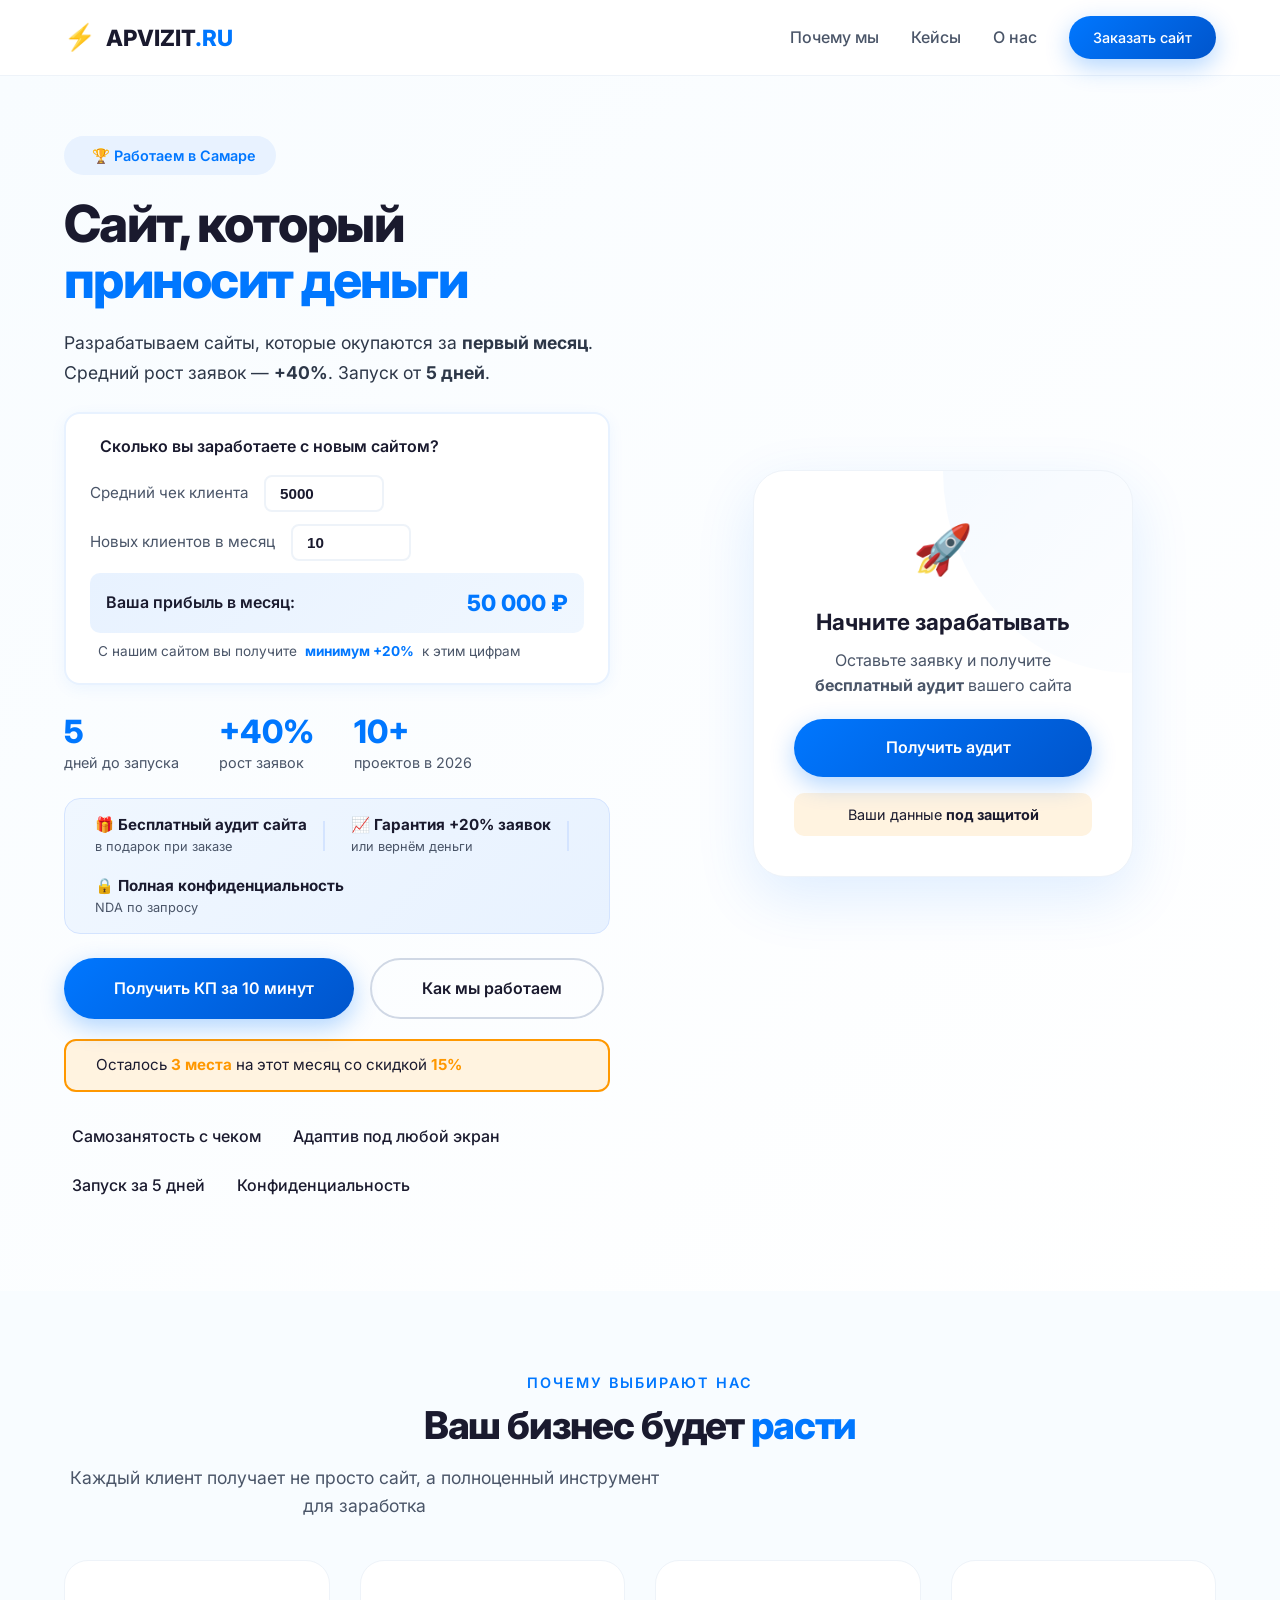
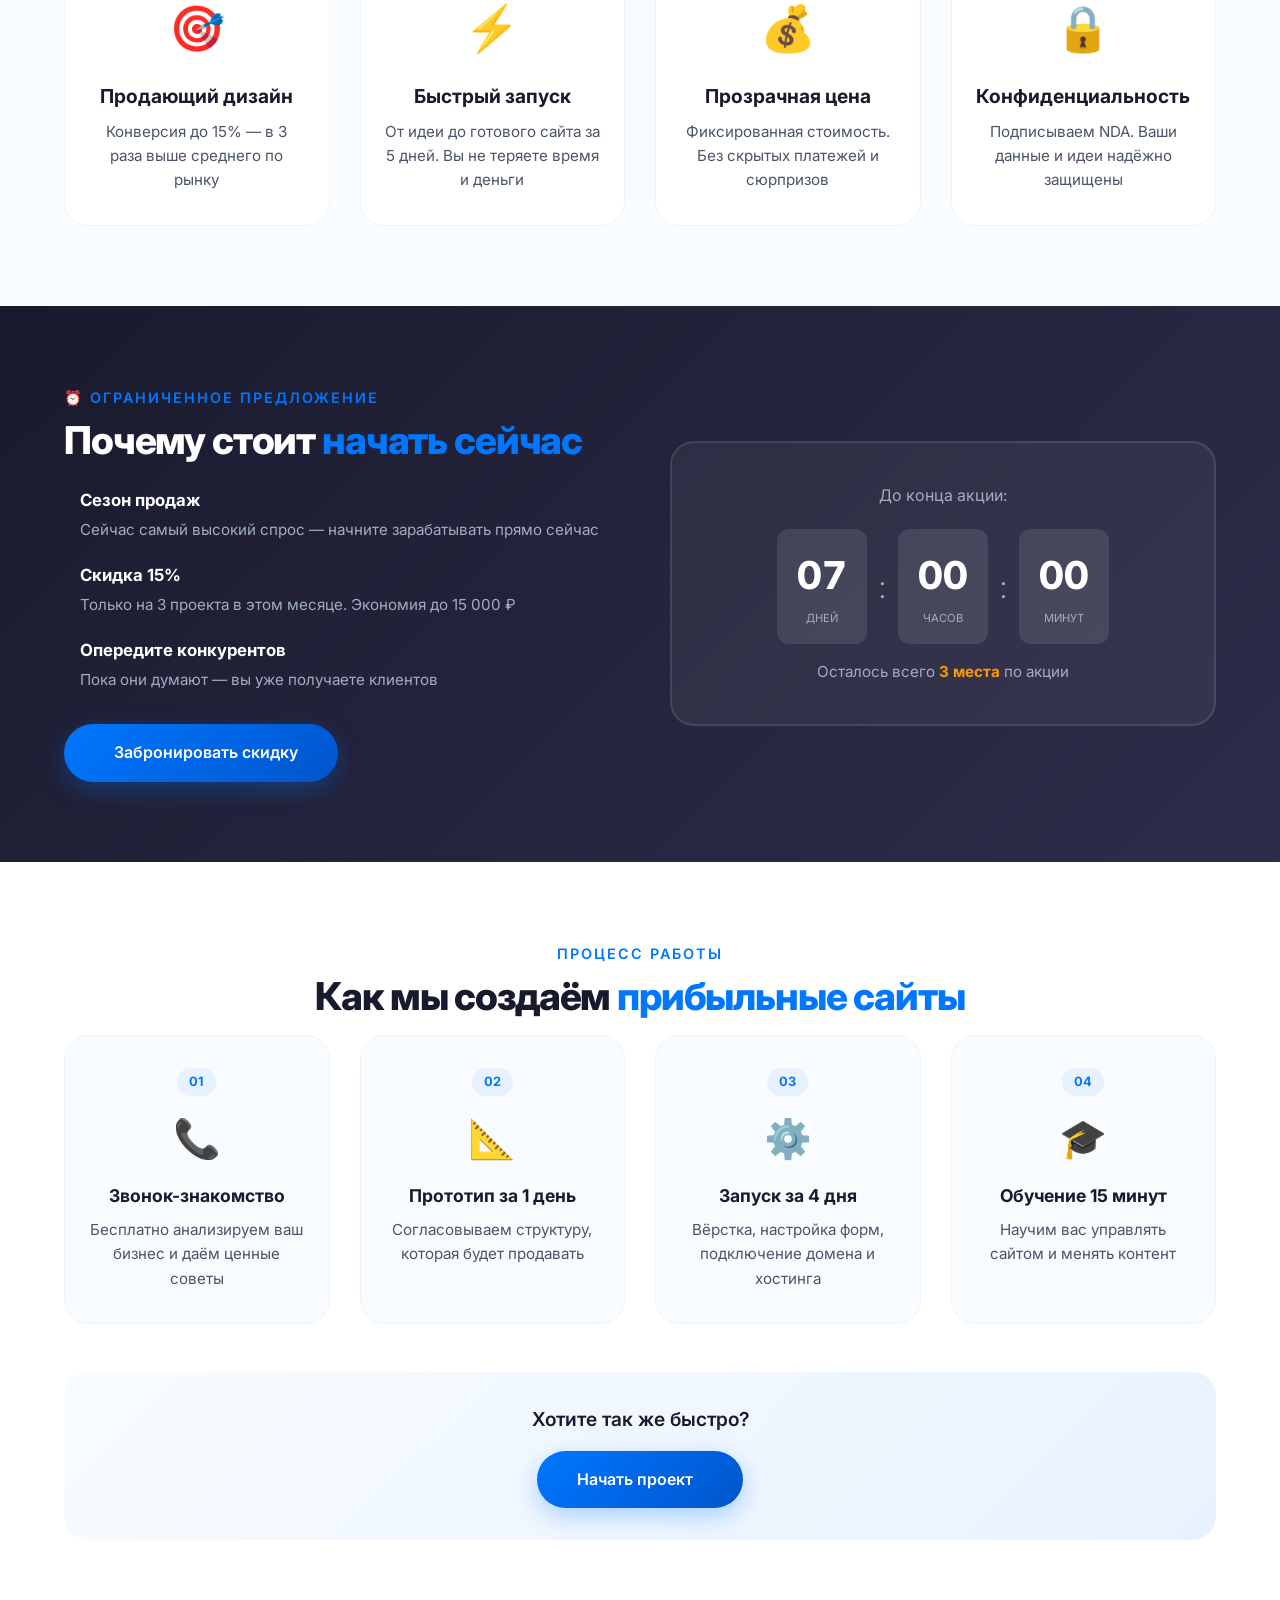
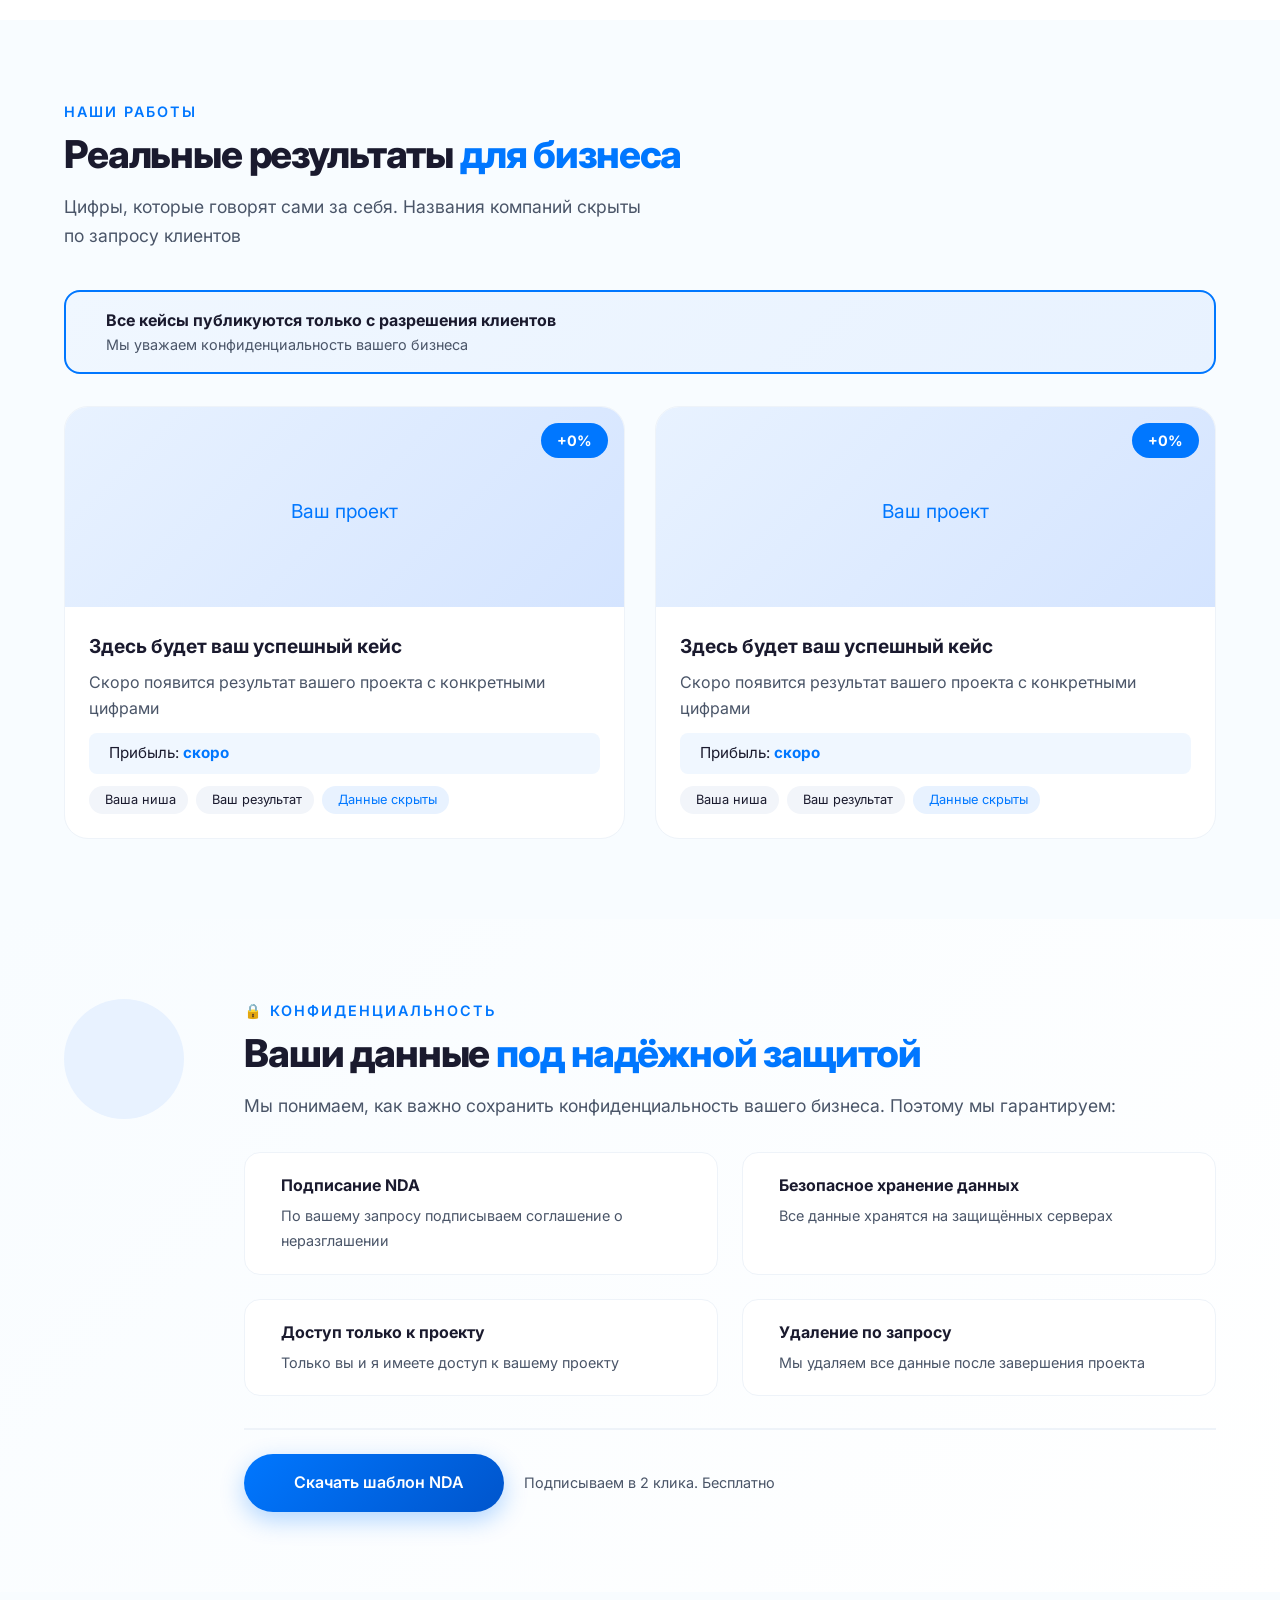
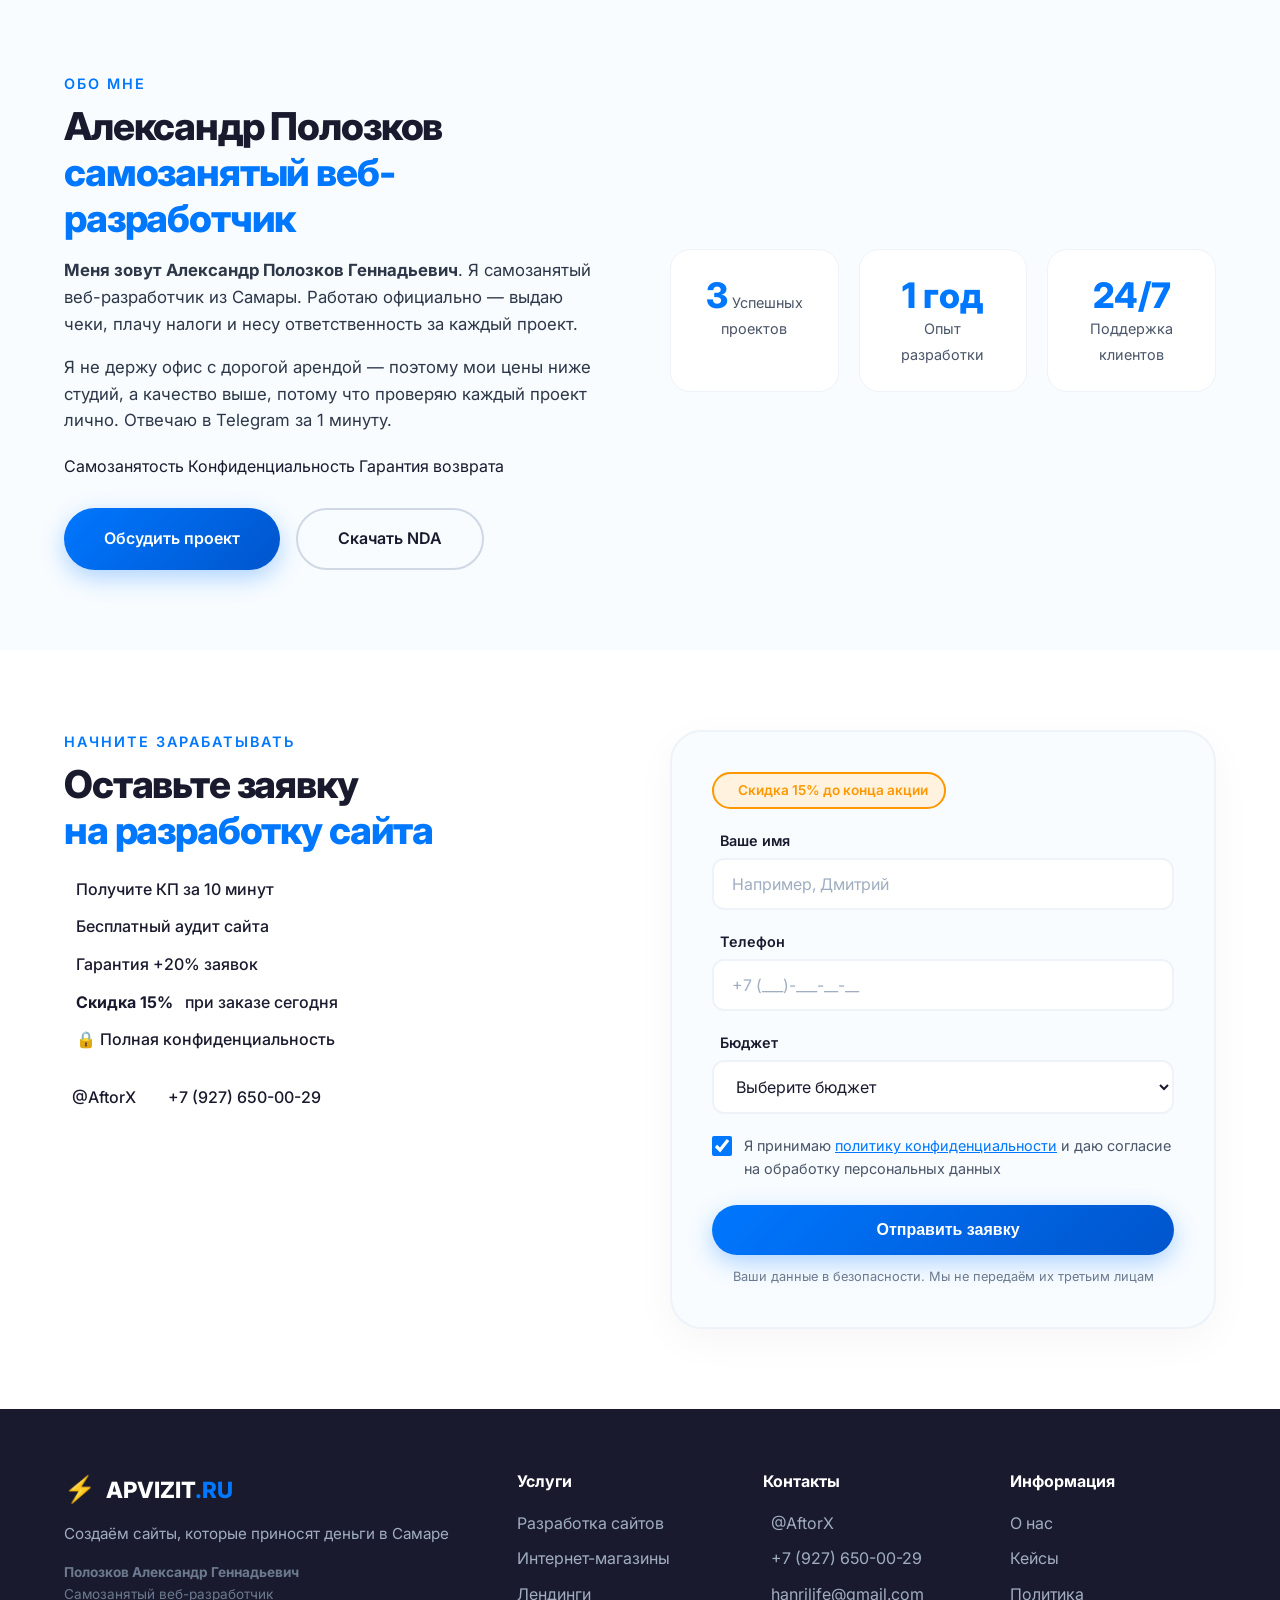
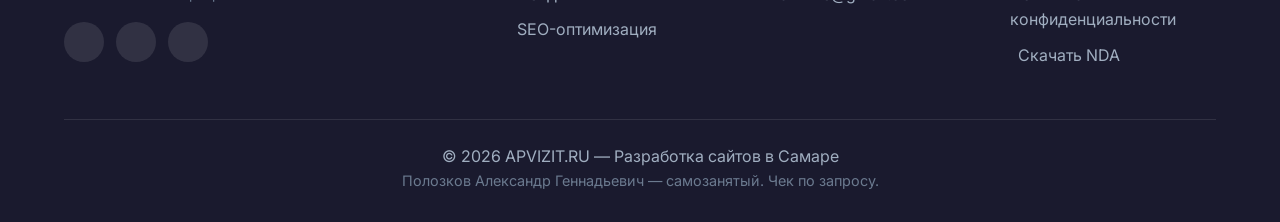
==== commit fa8d0485: "Update index.html" ====
--- a/index.html
+++ b/index.html
@@ -87,7 +87,7 @@
             <span class="stat-label">рост заявок</span>
           </div>
           <div class="stat-item">
-            <span class="stat-number">3</span>
+            <span class="stat-number">10+</span>
             <span class="stat-label">проектов в 2026</span>
           </div>
         </div>
@@ -451,75 +451,83 @@
   </section>
 
   <!-- ========== БЛОК С ФОРМОЙ ========== -->
-  <section id="form-section">
-    <div class="container">
-      <div class="form-wrapper">
-        <div class="form-left">
-          <div class="section-label">Начните зарабатывать</div>
-          <h2>Оставьте заявку <br><span>на разработку сайта</span></h2>
-          <ul class="form-benefits">
-            <li><i class="bxs bx-check-circle"></i> Получите КП за 10 минут</li>
-            <li><i class="bxs bx-check-circle"></i> Бесплатный аудит сайта</li>
-            <li><i class="bxs bx-check-circle"></i> Гарантия +20% заявок</li>
-            <li><i class="bxs bx-check-circle"></i> <strong>Скидка 15%</strong> при заказе сегодня</li>
-            <li><i class="bxs bx-check-circle"></i> 🔒 Полная конфиденциальность</li>
-          </ul>
-          <div class="contact-info">
-            <p><i class="bxl-telegram"></i> @AftorX</p>
-            <p><i class="bx bx-phone"></i> +7 (927) 650-00-29</p>
-          </div>
-        </div>
-        <div class="form-card" id="formCard">
-          <div class="form-discount-badge">
-            <i class="bx bx-gift"></i> Скидка 15% до конца акции
-          </div>
-          <form id="leadForm">
-            <div class="form-group">
-              <label for="userName"><i class="bx bx-user"></i> Ваше имя</label>
-              <input type="text" id="userName" placeholder="Например, Дмитрий" required>
-            </div>
-            <div class="form-group">
-              <label for="userPhone"><i class="bx bx-phone"></i> Телефон</label>
-              <input type="tel" id="userPhone" placeholder="+7 (___)-___-__-__" required>
-            </div>
-            <div class="form-group">
-              <label for="userBudget"><i class="bx bx-ruble"></i> Бюджет</label>
-              <select id="userBudget" required>
-                <option value="">Выберите бюджет</option>
-                <option value="До 30 000 ₽">До 30 000 ₽</option>
-                <option value="30 000 – 60 000 ₽">30 000 – 60 000 ₽</option>
-                <option value="Более 60 000 ₽">Более 60 000 ₽</option>
-              </select>
-            </div>
-            
-            <div class="form-group confidentiality-check">
-              <label>
-                <input type="checkbox" id="confidentialityAgree" checked>
-                <span>Я принимаю <a href="#privacy-policy" class="privacy-link">политику конфиденциальности</a> и даю согласие на обработку персональных данных</span>
-              </label>
-            </div>
-            
-            <button type="submit" class="btn-primary btn-submit">
-              <i class="bxs bx-paper-plane"></i> Забронировать со скидкой
-            </button>
-            <p class="form-note">
-              <i class="bx bx-lock-alt"></i> 
-              Ваши данные в безопасности. Мы не передаём их третьим лицам
-            </p>
-          </form>
-          <div id="successMessage" style="display:none; text-align:center; padding:20px 0;">
-            <div style="font-size:3rem; margin-bottom:12px;">✅</div>
-            <h3 style="color:#0077FF;">Заявка отправлена!</h3>
-            <p style="color:#2d3748;">Свяжемся с вами через 10 минут</p>
-            <p style="color:#6b7a8f; font-size:0.9rem; margin-top:8px;">
-              <i class="bx bx-lock-alt"></i> 
-              Ваши данные надёжно защищены
-            </p>
-          </div>
-        </div>
-      </div>
-    </div>
-  </section>
+<section id="form-section">
+  <div class="container">
+    <div class="form-wrapper">
+      <div class="form-left">
+        <div class="section-label">Начните зарабатывать</div>
+        <h2>Оставьте заявку <br><span>на разработку сайта</span></h2>
+        <ul class="form-benefits">
+          <li><i class="bxs bx-check-circle"></i> Получите КП за 10 минут</li>
+          <li><i class="bxs bx-check-circle"></i> Бесплатный аудит сайта</li>
+          <li><i class="bxs bx-check-circle"></i> Гарантия +20% заявок</li>
+          <li><i class="bxs bx-check-circle"></i> <strong>Скидка 15%</strong> при заказе сегодня</li>
+          <li><i class="bxs bx-check-circle"></i> 🔒 Полная конфиденциальность</li>
+        </ul>
+        <div class="contact-info">
+          <p><i class="bxl-telegram"></i> @AftorX</p>
+          <p><i class="bx bx-phone"></i> +7 (927) 650-00-29</p>
+        </div>
+      </div>
+      <div class="form-card" id="formCard">
+        <div class="form-discount-badge">
+          <i class="bx bx-gift"></i> Скидка 15% до конца акции
+        </div>
+        
+        <!-- ===== НОВАЯ ФОРМА С FORMPREE ===== -->
+        <form id="leadForm" action="https://formspree.io/f/xwlkrgoa" method="POST">
+          <!-- Скрытые поля для улучшения письма -->
+          <input type="hidden" name="_subject" value="Новая заявка с APVIZIT.RU">
+          <input type="hidden" name="_captcha" value="false">
+          <input type="hidden" name="_format" value="plain">
+          
+          <div class="form-group">
+            <label for="userName"><i class="bx bx-user"></i> Ваше имя</label>
+            <input type="text" id="userName" name="name" placeholder="Например, Дмитрий" required>
+          </div>
+          <div class="form-group">
+            <label for="userPhone"><i class="bx bx-phone"></i> Телефон</label>
+            <input type="tel" id="userPhone" name="phone" placeholder="+7 (___)-___-__-__" required>
+          </div>
+          <div class="form-group">
+            <label for="userBudget"><i class="bx bx-ruble"></i> Бюджет</label>
+            <select id="userBudget" name="budget" required>
+              <option value="">Выберите бюджет</option>
+              <option value="До 30 000 ₽">До 30 000 ₽</option>
+              <option value="30 000 – 60 000 ₽">30 000 – 60 000 ₽</option>
+              <option value="Более 60 000 ₽">Более 60 000 ₽</option>
+            </select>
+          </div>
+          
+          <div class="form-group confidentiality-check">
+            <label>
+              <input type="checkbox" id="confidentialityAgree" name="confidentiality" checked>
+              <span>Я принимаю <a href="#privacy-policy" class="privacy-link">политику конфиденциальности</a> и даю согласие на обработку персональных данных</span>
+            </label>
+          </div>
+          
+          <button type="submit" class="btn-primary btn-submit">
+            <i class="bxs bx-paper-plane"></i> Отправить заявку
+          </button>
+          <p class="form-note">
+            <i class="bx bx-lock-alt"></i> 
+            Ваши данные в безопасности. Мы не передаём их третьим лицам
+          </p>
+        </form>
+        
+        <div id="successMessage" style="display:none; text-align:center; padding:20px 0;">
+          <div style="font-size:3rem; margin-bottom:12px;">✅</div>
+          <h3 style="color:#0077FF;">Заявка отправлена!</h3>
+          <p style="color:#2d3748;">Свяжемся с вами через 10 минут</p>
+          <p style="color:#6b7a8f; font-size:0.9rem; margin-top:8px;">
+            <i class="bx bx-lock-alt"></i> 
+            Ваши данные надёжно защищены
+          </p>
+        </div>
+      </div>
+    </div>
+  </div>
+</section>
 
   <!-- ========== СТРАНИЦА NDA ========== -->
   <section id="nda">
